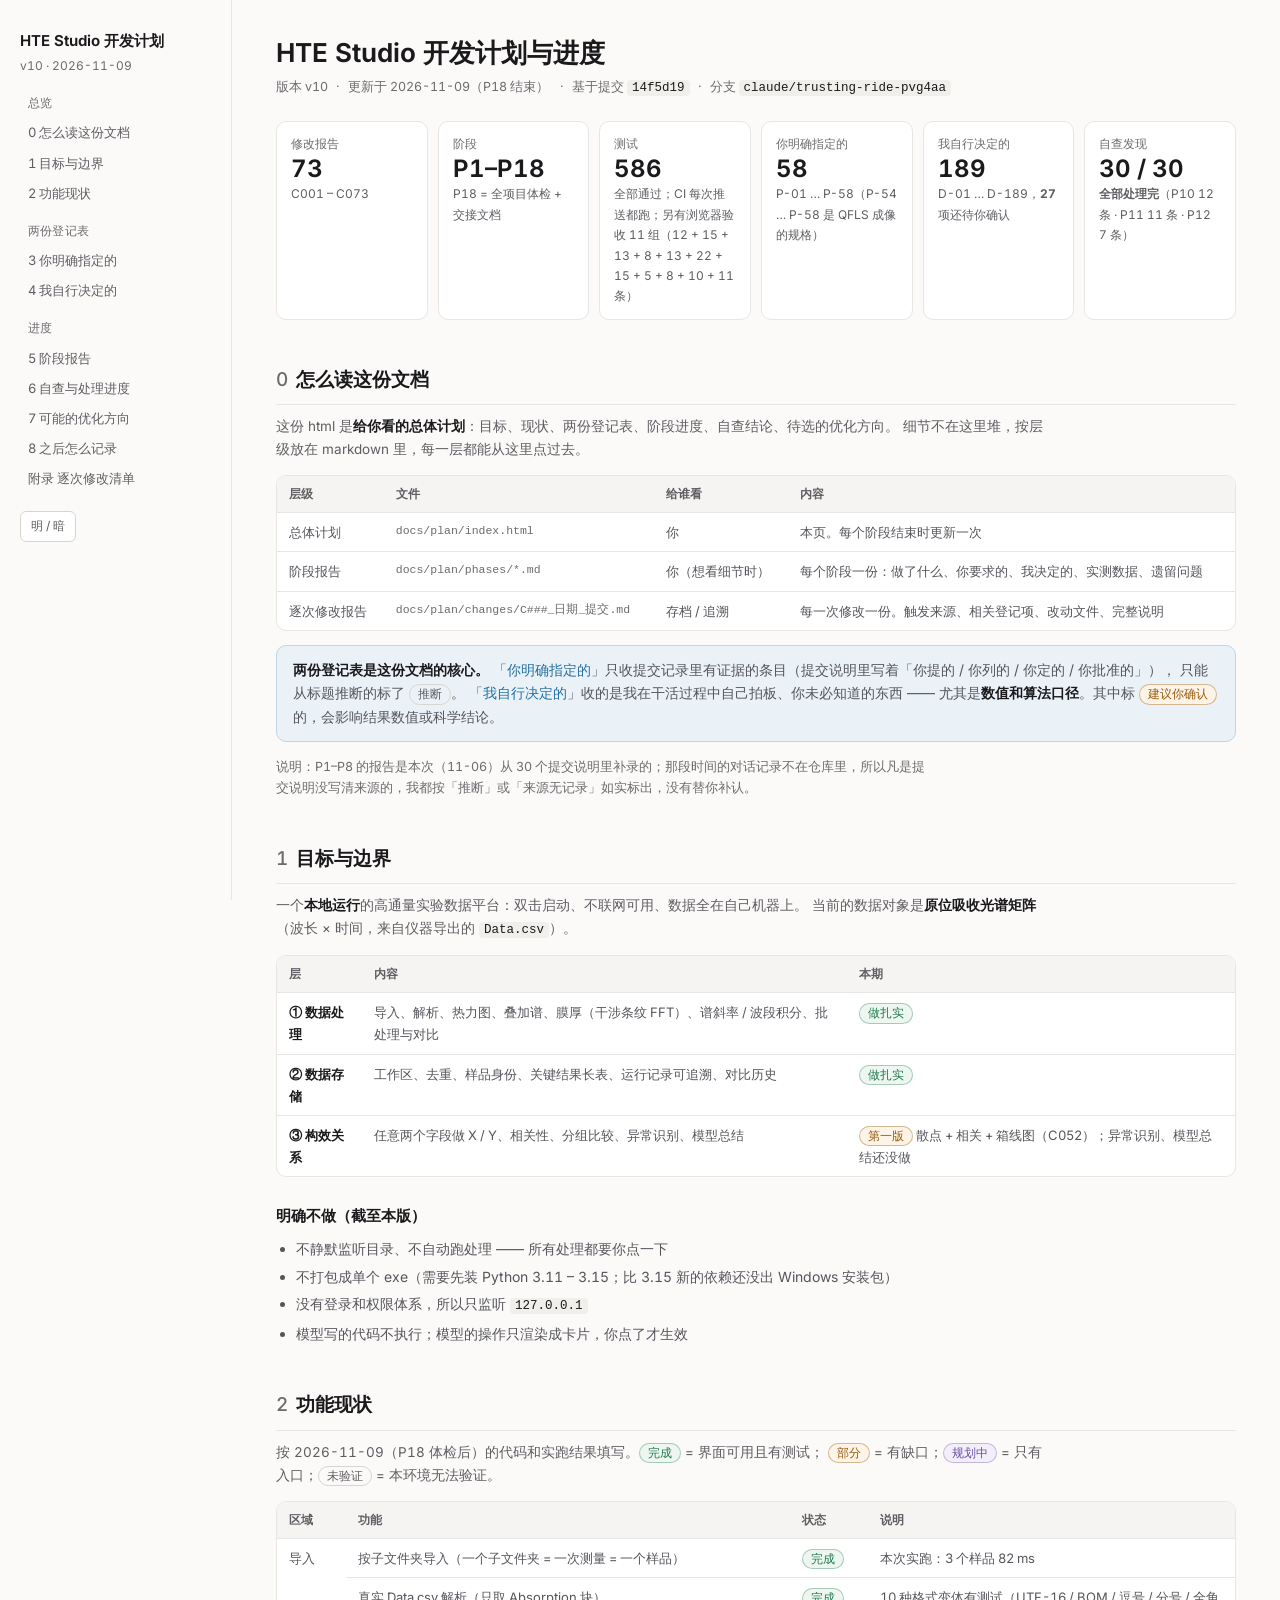
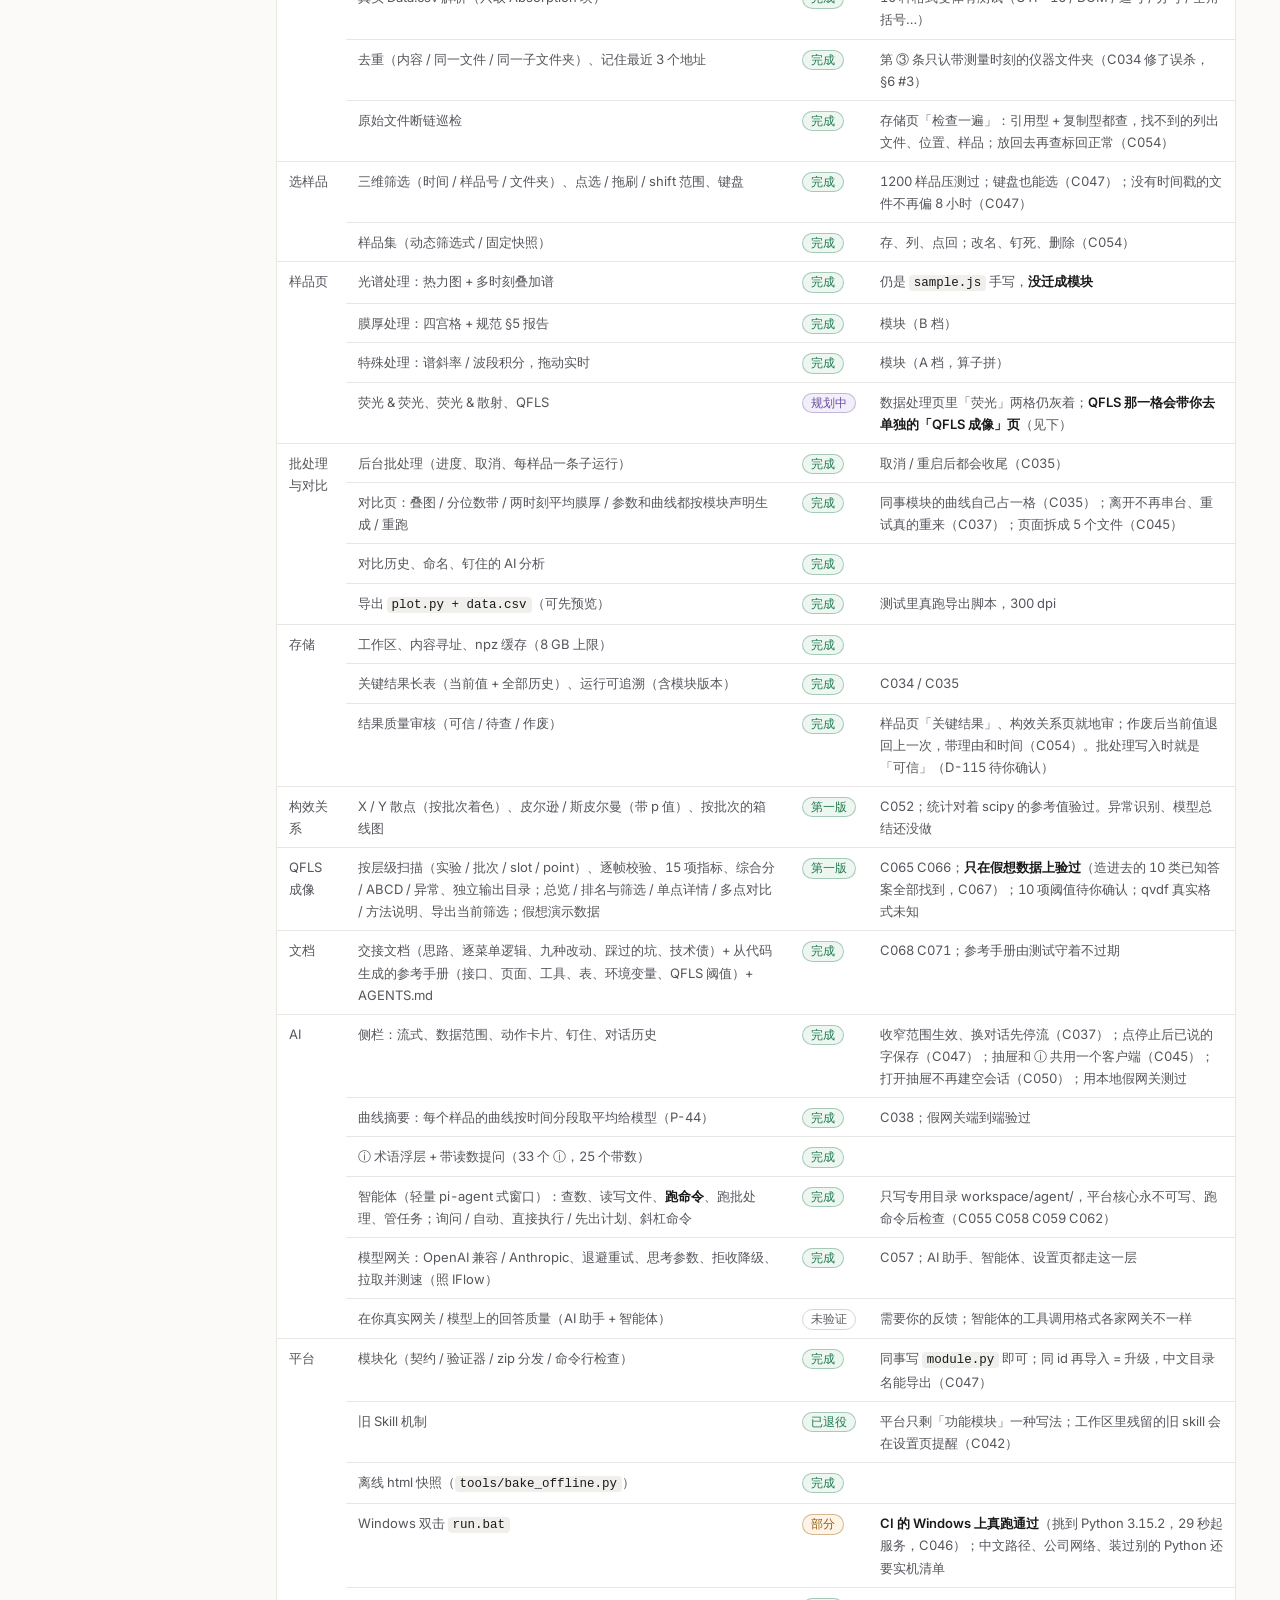
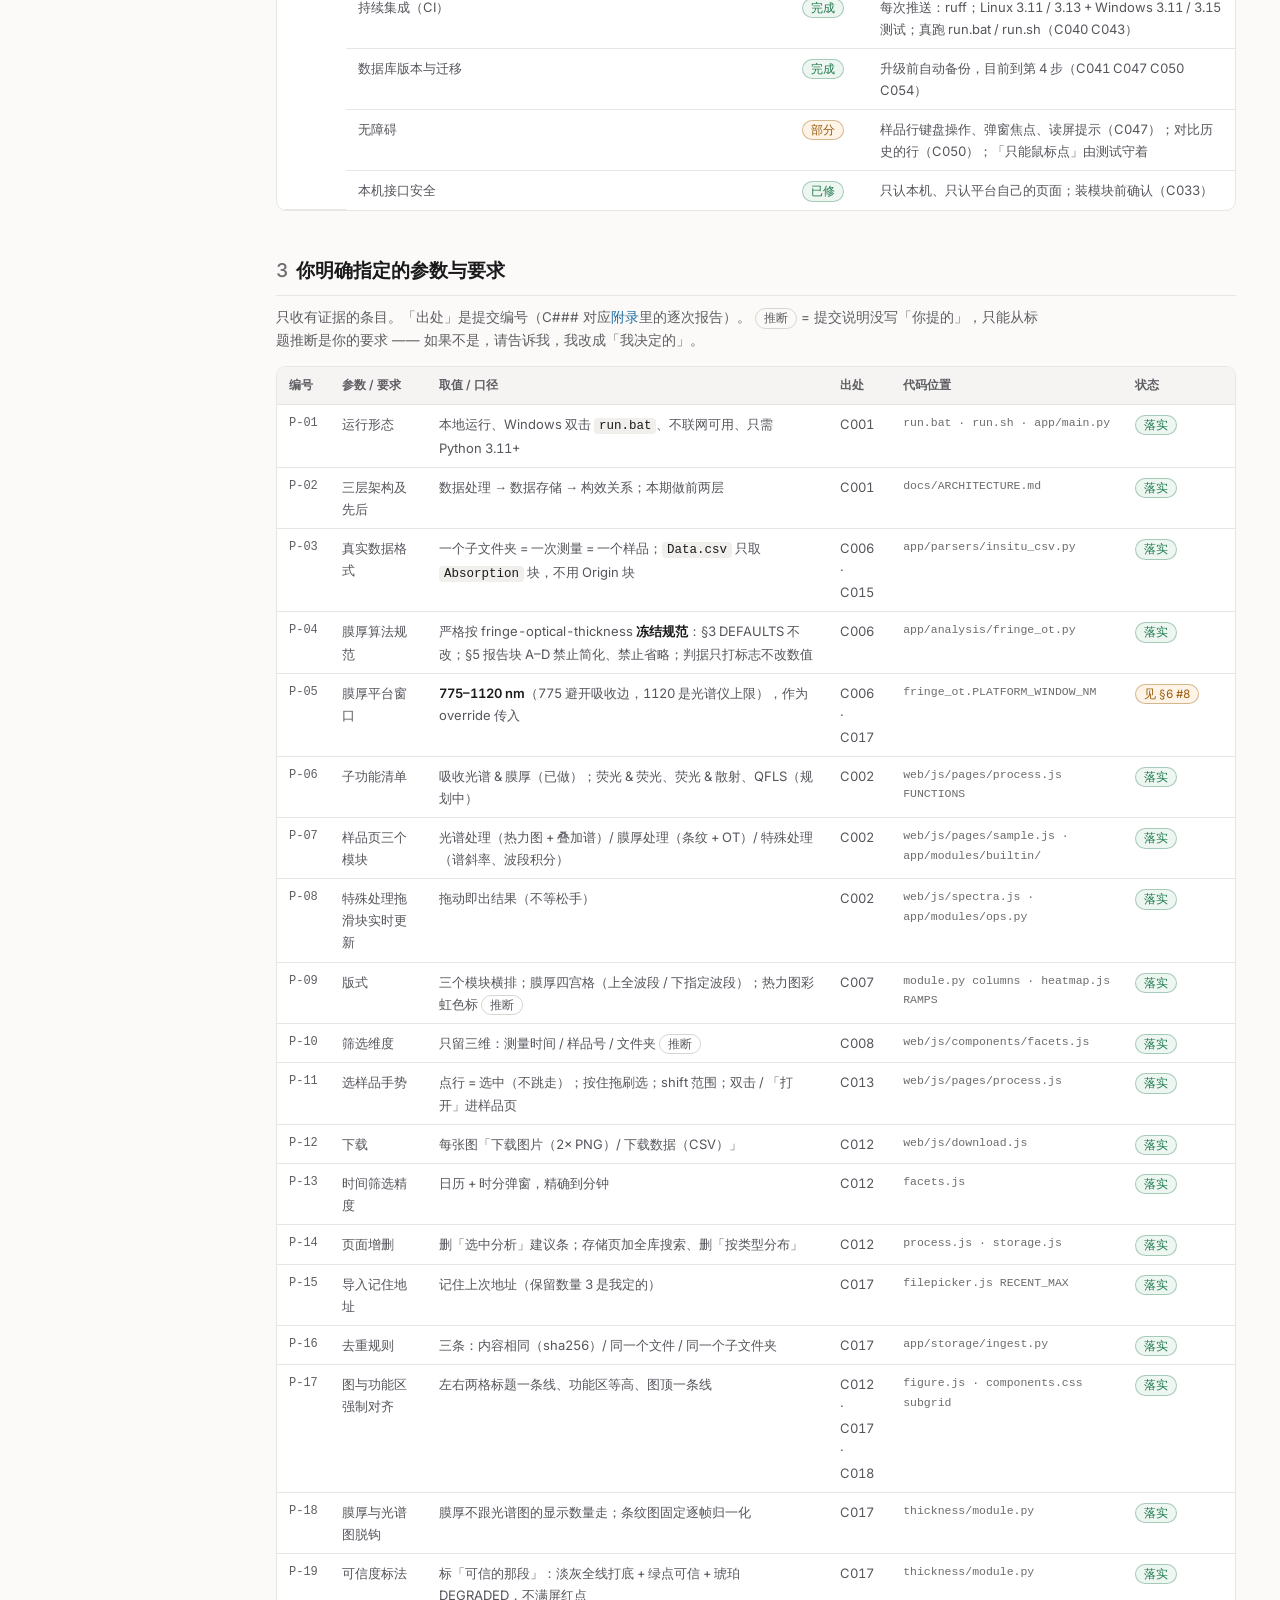
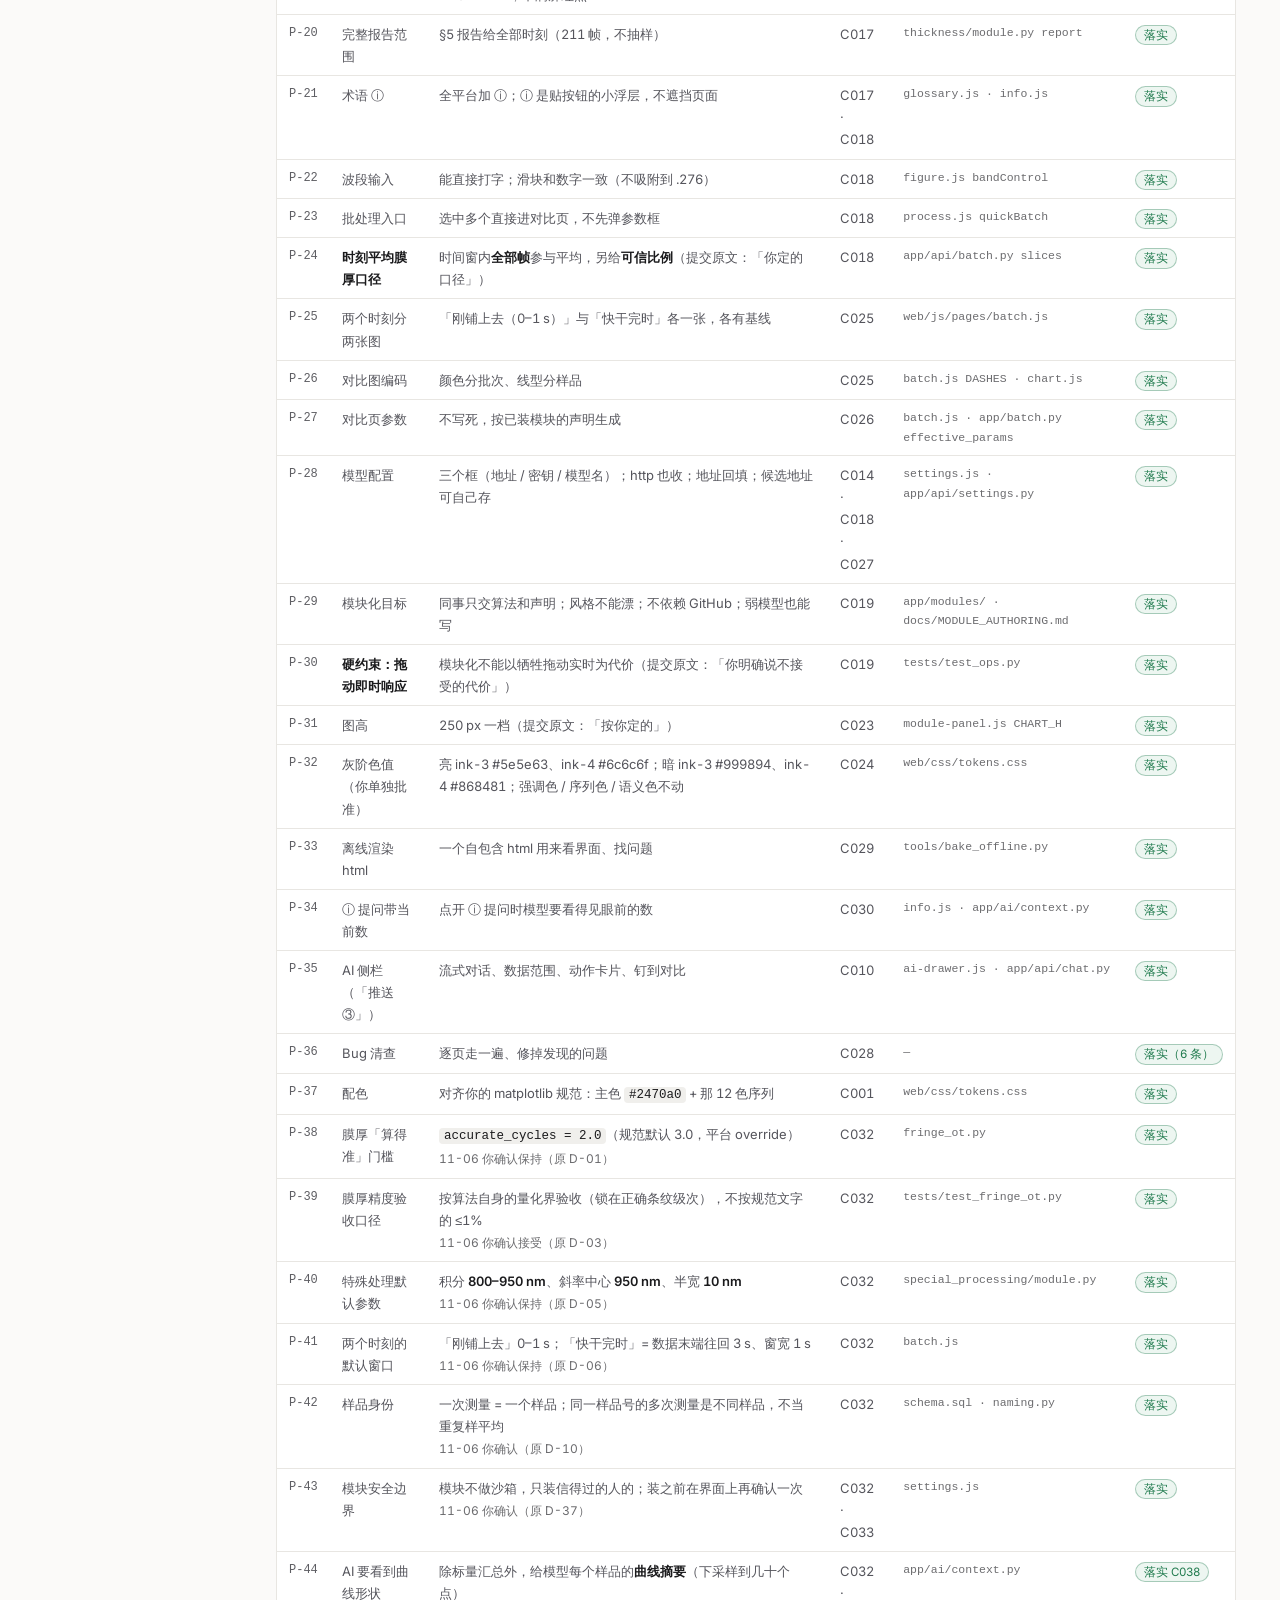
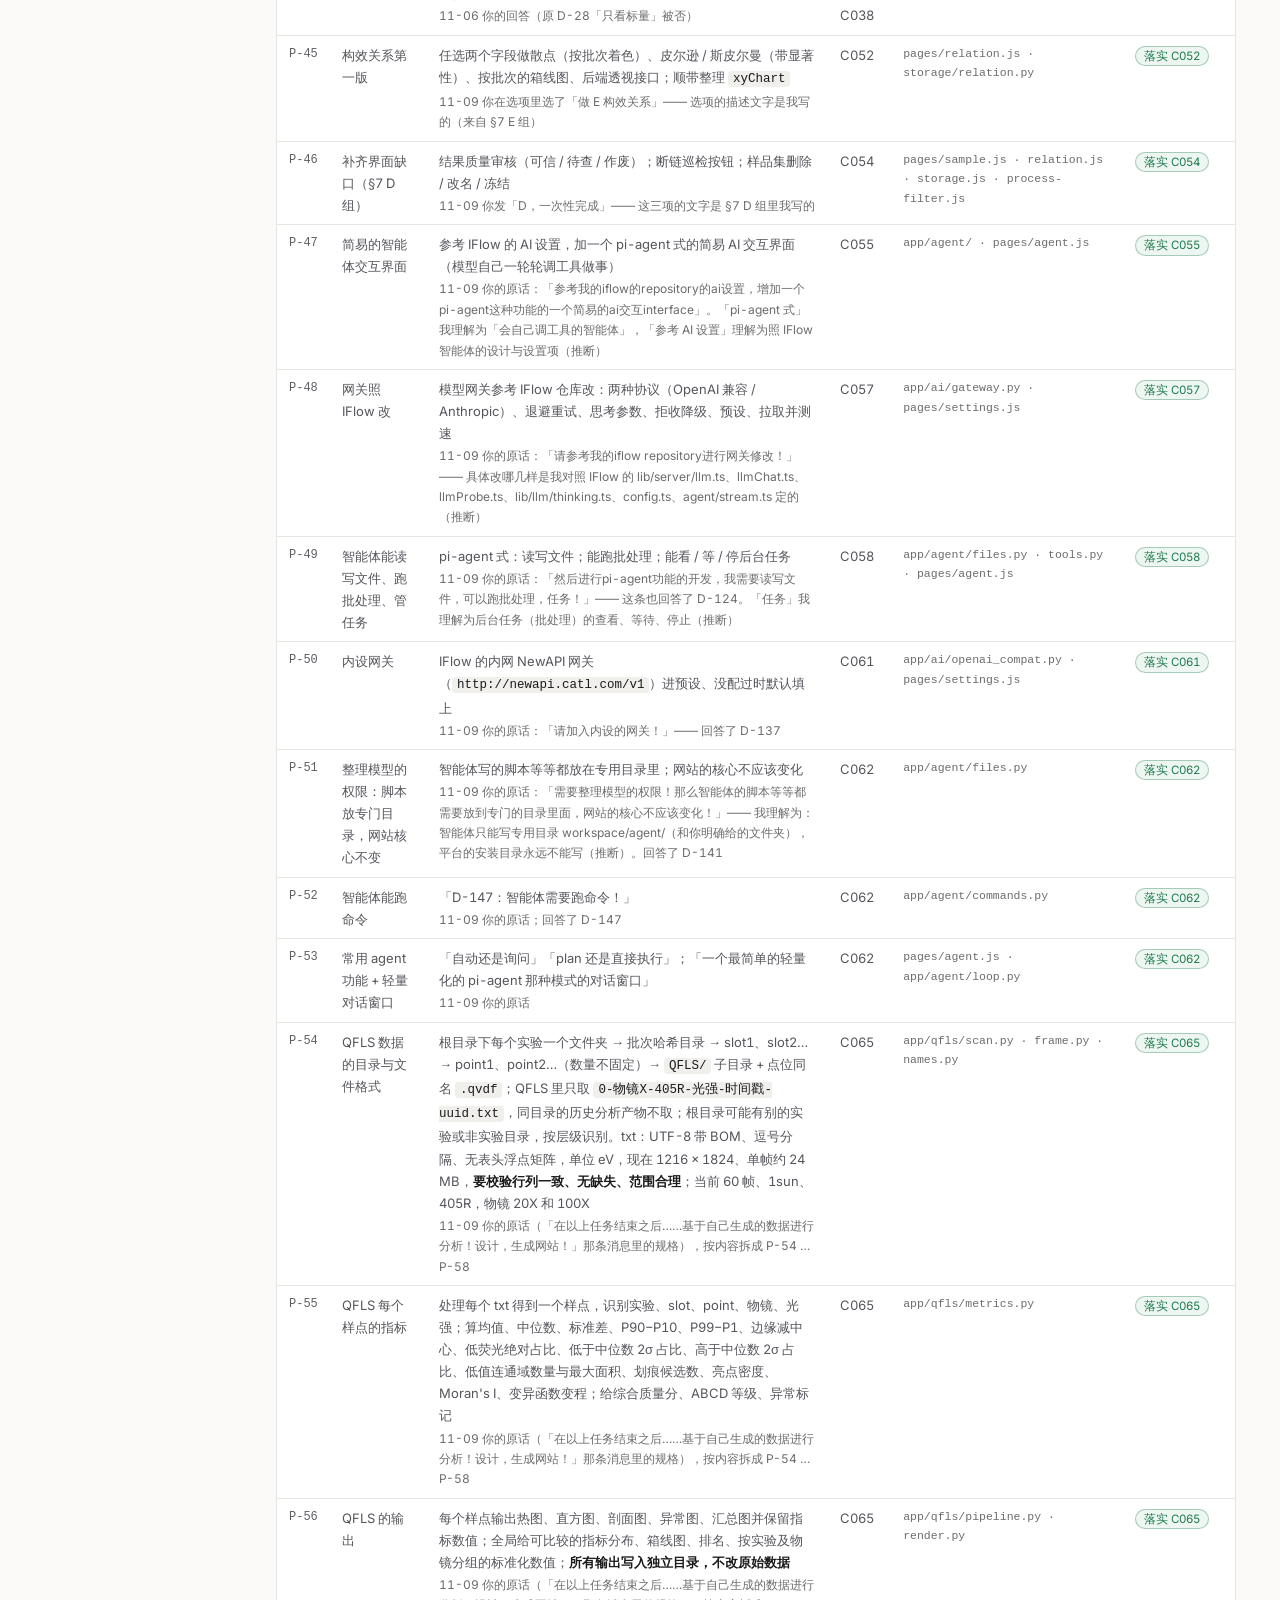
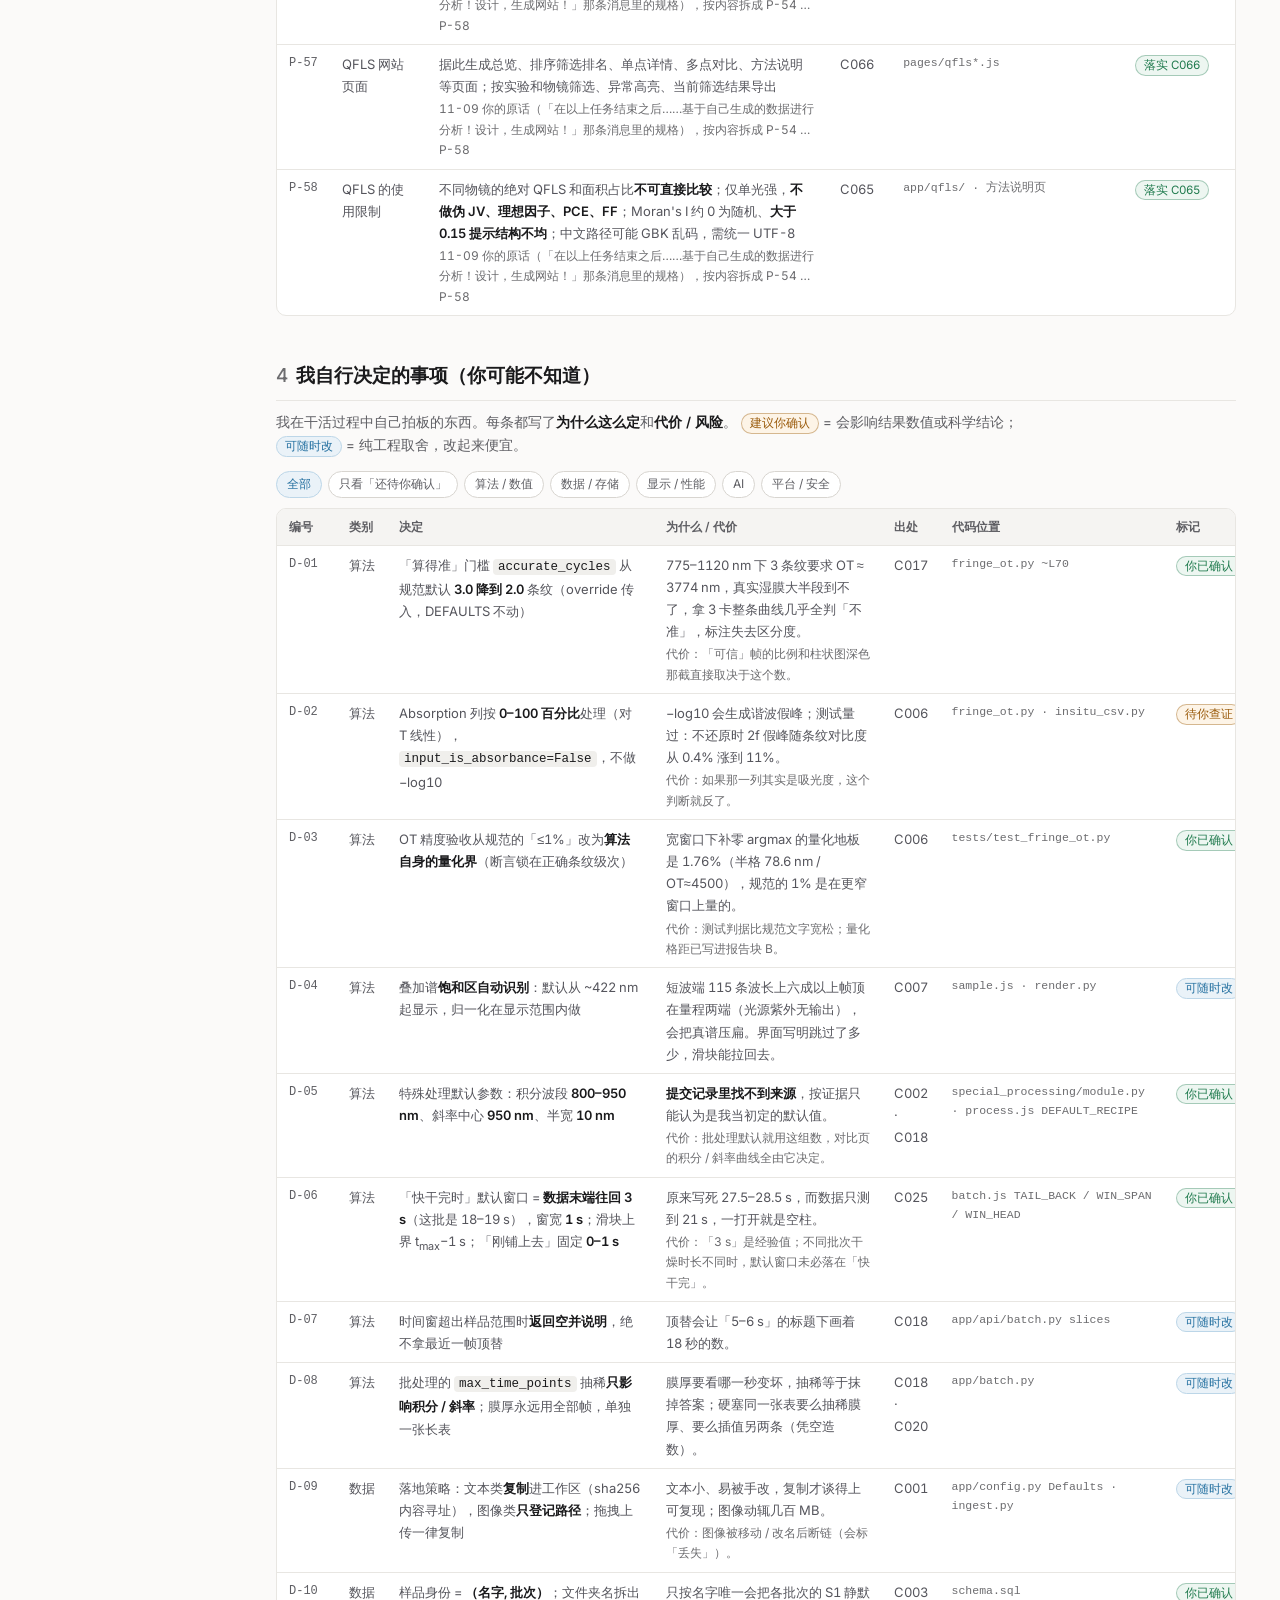
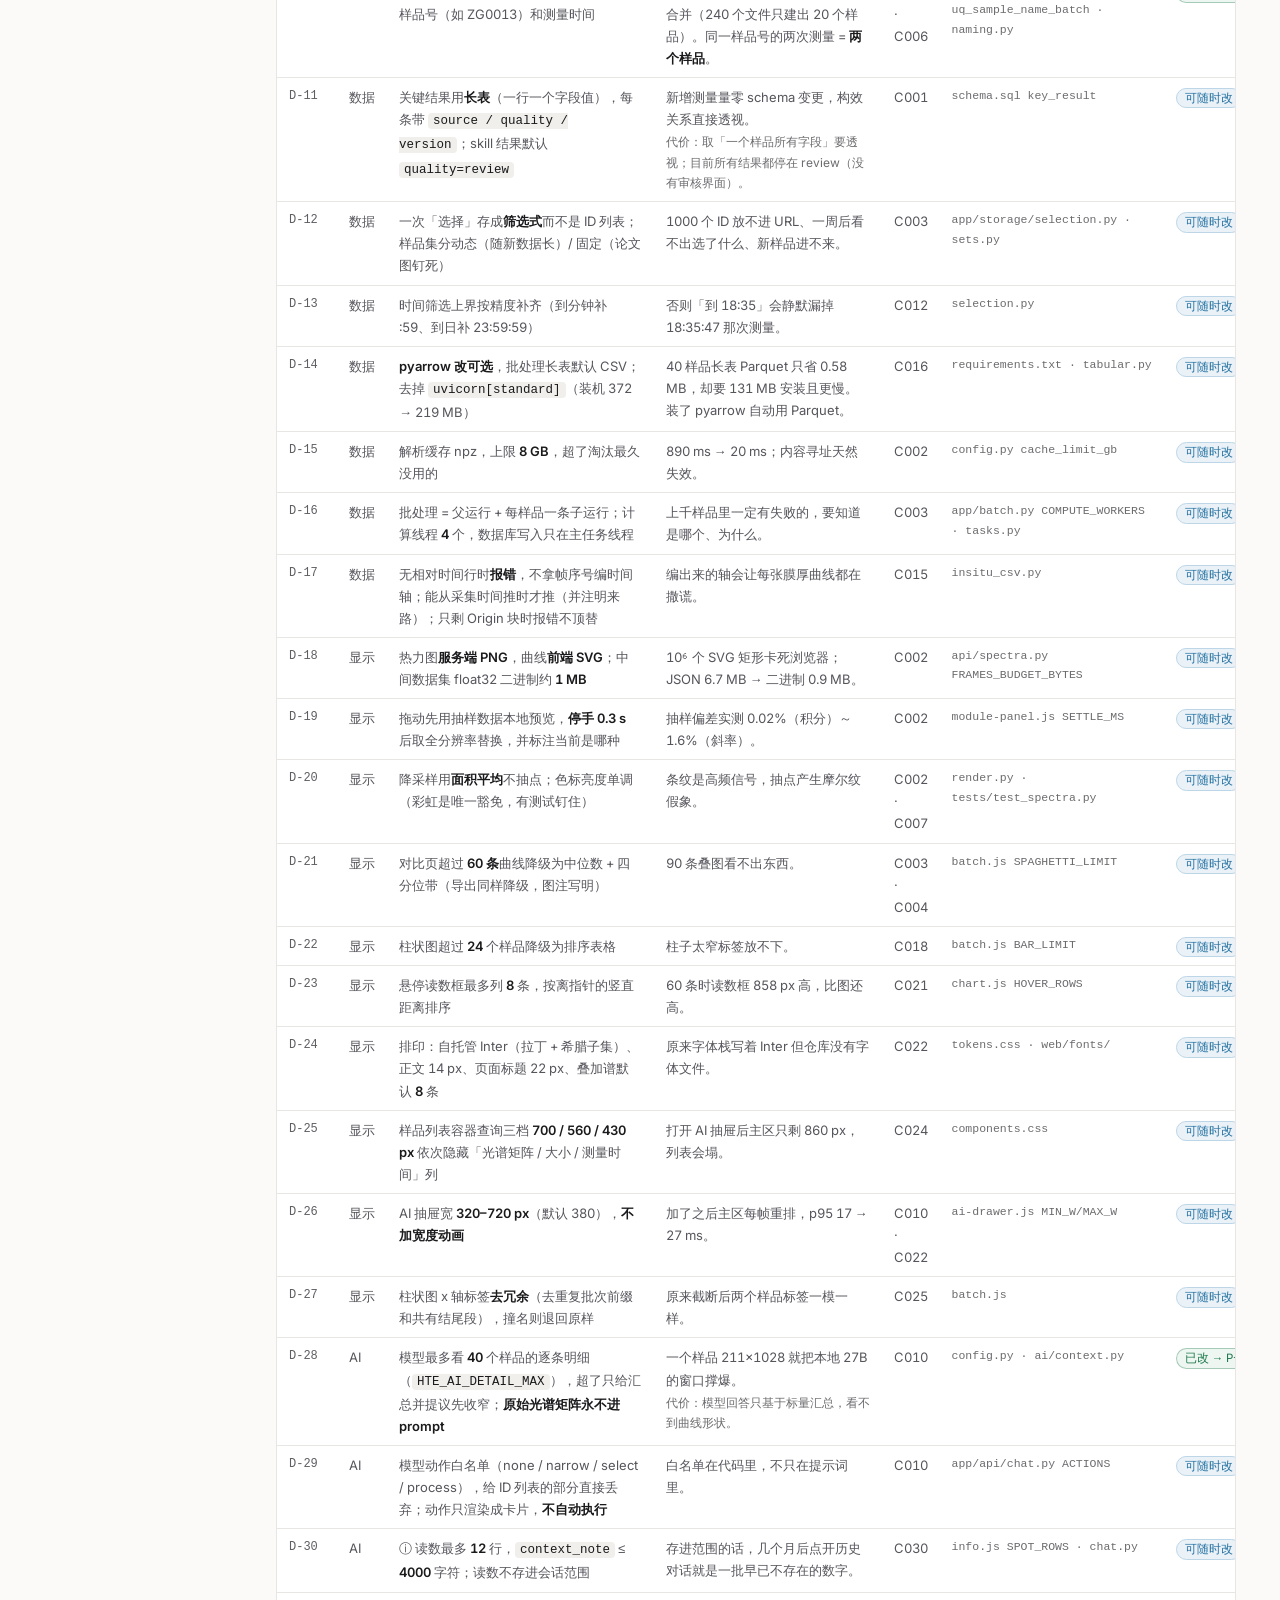
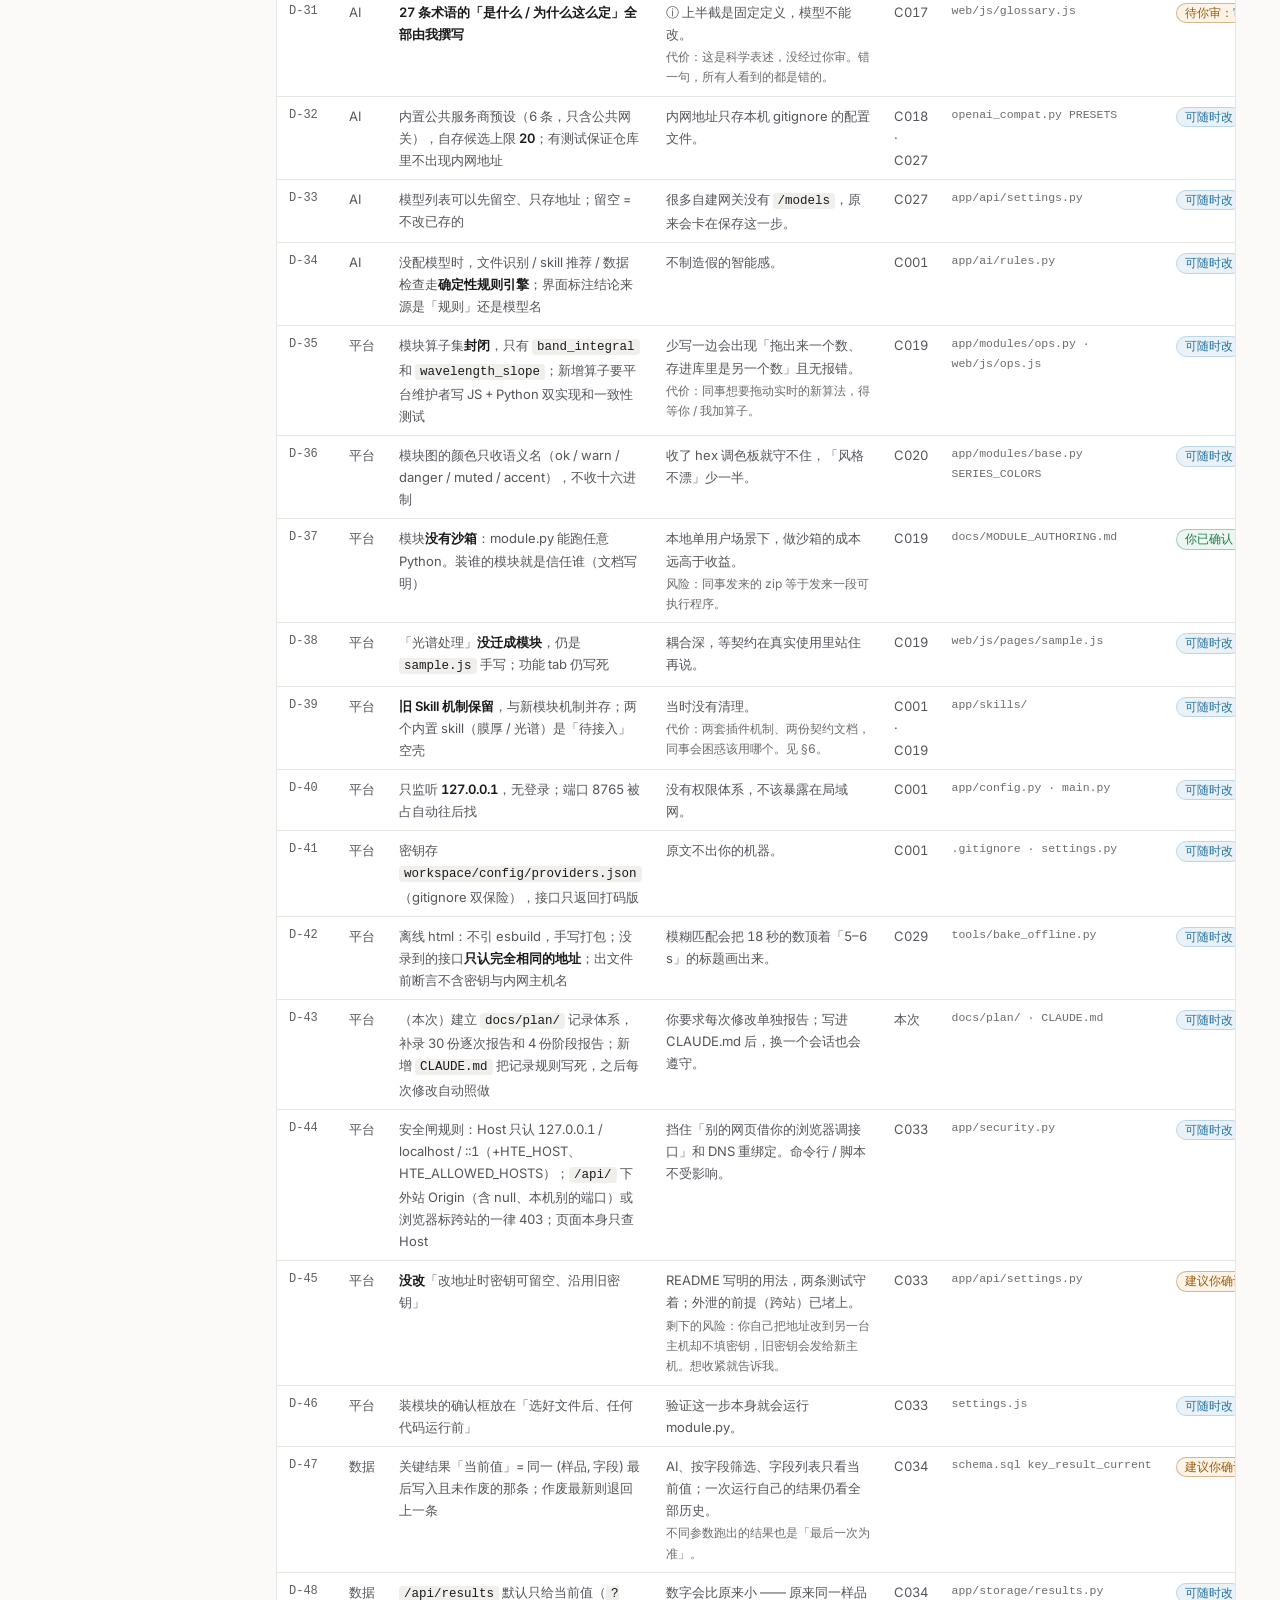
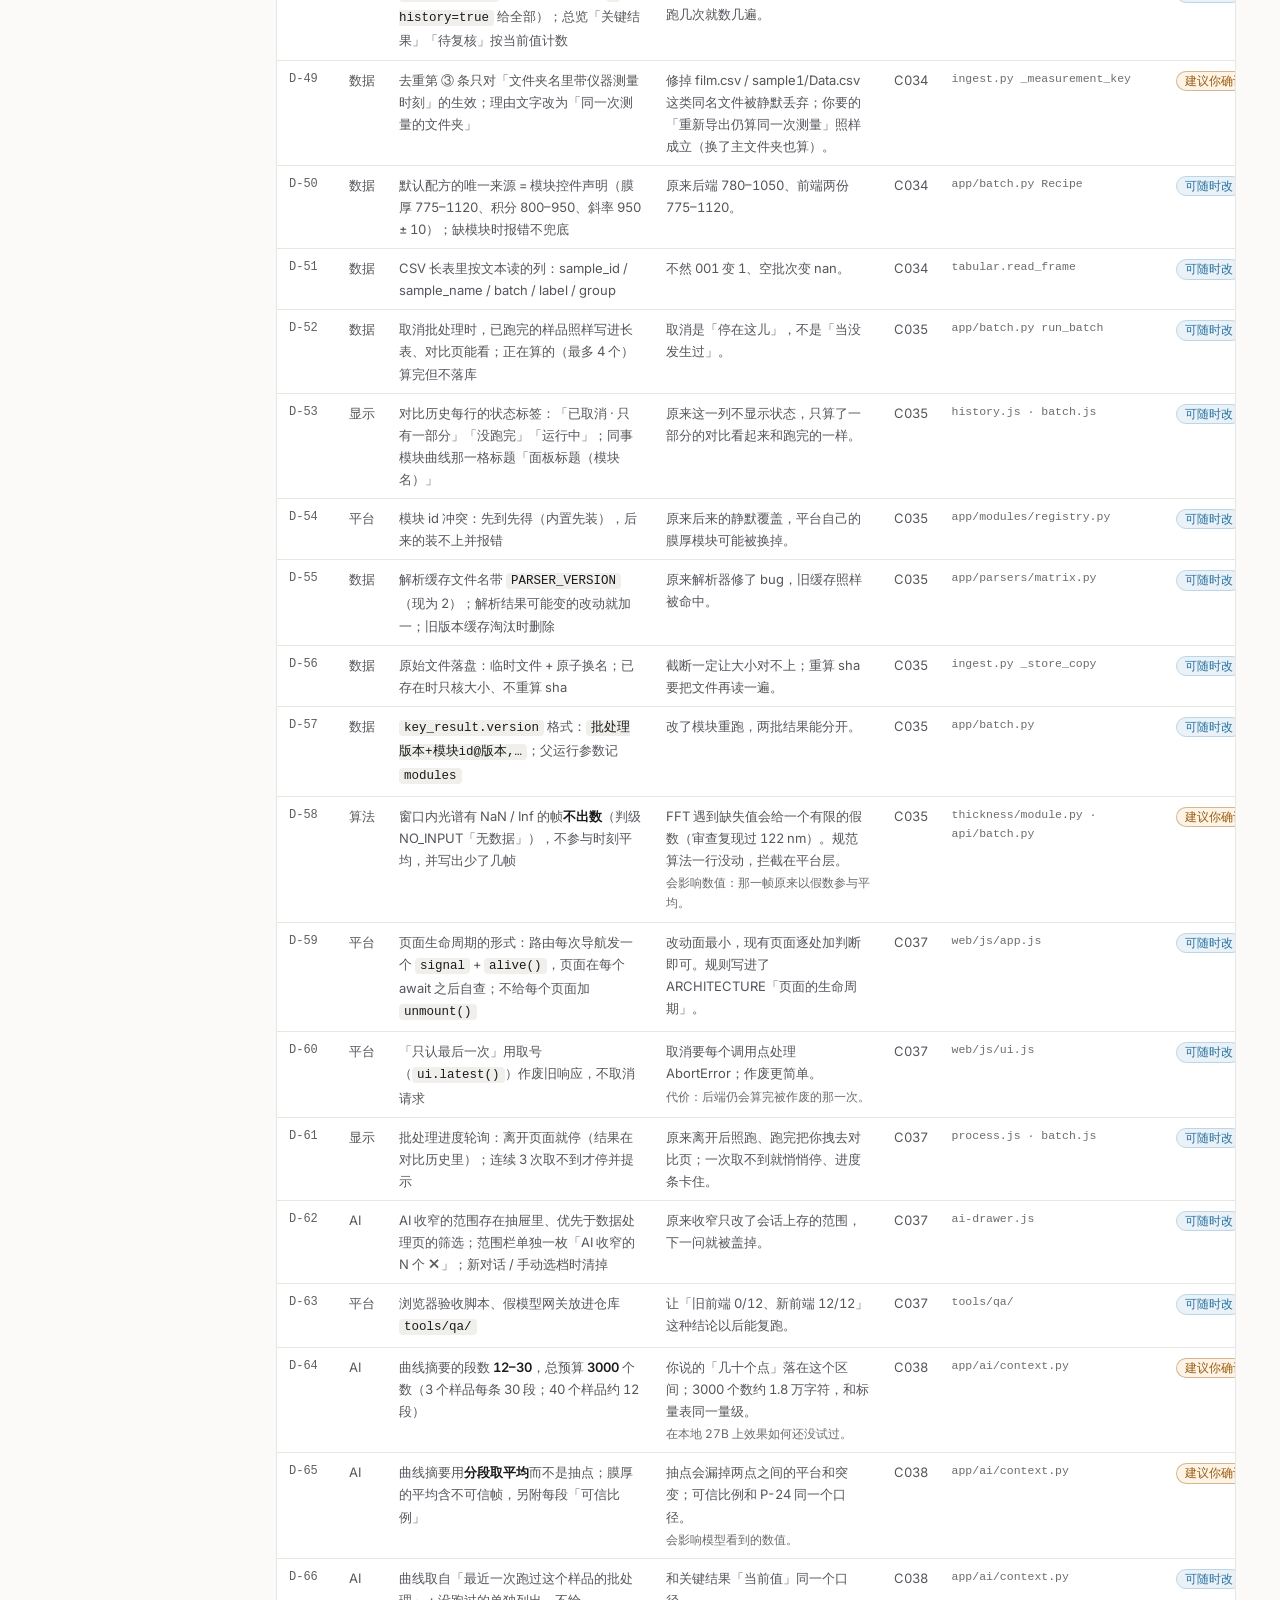
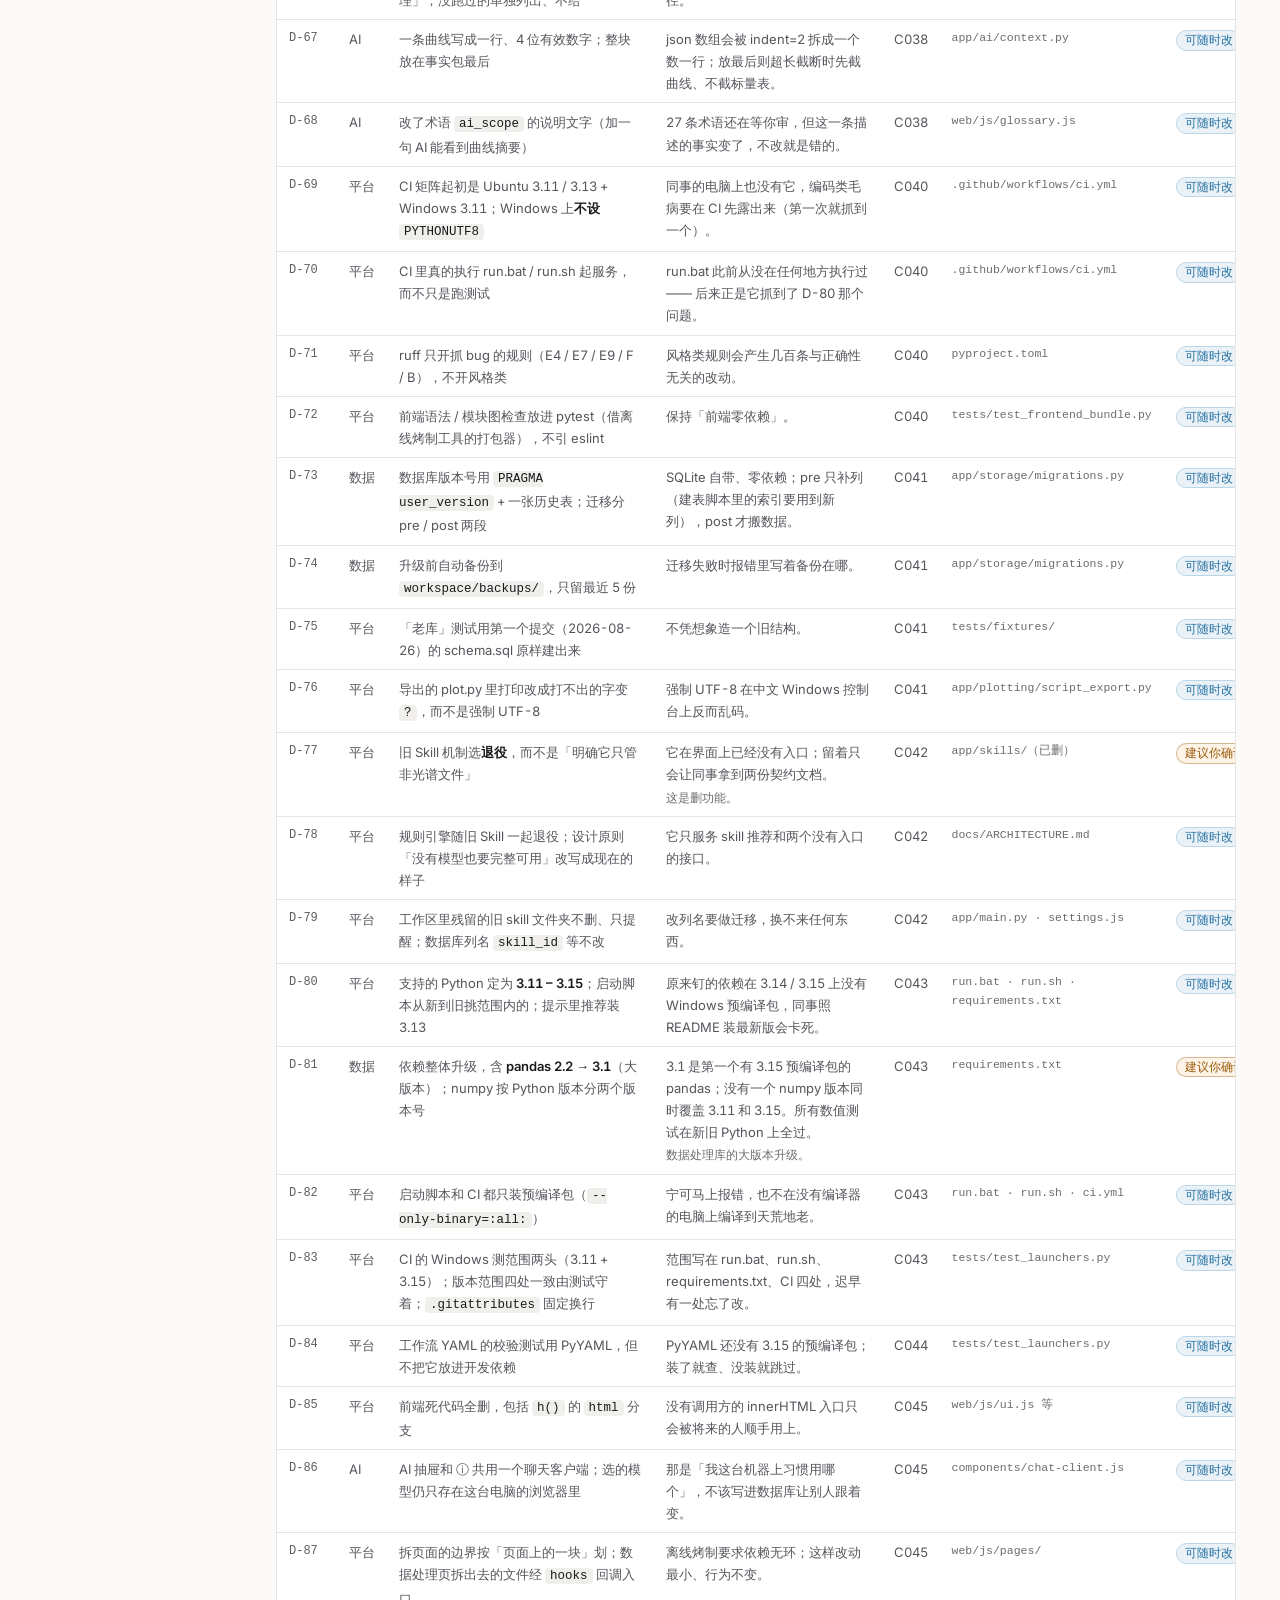
==== docs/plan/index.html @ cef12395 "技术债（后端一）：公用工具合成一份（app/util）、NotFound、时间与 id 一种写法 - app/util：原子写（原来 4 份，存密钥的 providers.json 反而不是原子写）、" ====
<!doctype html>
<html lang="zh-CN">
<head>
<meta charset="utf-8">
<meta name="viewport" content="width=device-width, initial-scale=1">
<title>HTE Studio 开发计划</title>
<script>
  // 在样式表之前定好主题，避免首屏闪白
  try { const t = localStorage.getItem('plan.theme'); if (t) document.documentElement.dataset.theme = t; } catch (e) {}
</script>
<style>
@font-face { font-family: 'Inter'; font-weight: 400 700; font-display: swap;
  src: url('../../web/fonts/inter-latin.woff2') format('woff2'); }

:root {
  color-scheme: light;
  --paper: #ffffff; --surface: #fbfaf9; --surface-2: #f5f4f2; --sunk: #f0efec;
  --ink: #1a1a1c; --ink-2: #55555c; --ink-3: #5e5e63; --ink-4: #6c6c6f;
  --line: #e8e6e2; --line-2: #d8d5d0;
  --accent: #2470a0; --accent-wash: #eaf2f8; --accent-line: #bcd6e8;
  --ok: #1f7a4d; --ok-wash: #edf6f1;
  --warn: #9a5b0c; --warn-wash: #fdf4e7;
  --danger: #b3383f; --danger-wash: #fbeeee;
  --violet: #6b4fa0; --violet-wash: #f3effa;
  --mono: ui-monospace, SFMono-Regular, Menlo, Consolas, monospace;
}
@media (prefers-color-scheme: dark) {
  :root:not([data-theme="light"]) {
    color-scheme: dark;
    --paper: #17171a; --surface: #131316; --surface-2: #1c1c20; --sunk: #101013;
    --ink: #f2f1ef; --ink-2: #b6b5b2; --ink-3: #999894; --ink-4: #868481;
    --line: #2a2a2f; --line-2: #35353b;
    --accent: #63a8d4; --accent-wash: #16262f; --accent-line: #2c4a5c;
    --ok: #56b585; --ok-wash: #14231c;
    --warn: #d8a154; --warn-wash: #251d10;
    --danger: #e0797f; --danger-wash: #251314;
    --violet: #b18ed6; --violet-wash: #221a2e;
  }
}
:root[data-theme="dark"] {
  color-scheme: dark;
  --paper: #17171a; --surface: #131316; --surface-2: #1c1c20; --sunk: #101013;
  --ink: #f2f1ef; --ink-2: #b6b5b2; --ink-3: #999894; --ink-4: #868481;
  --line: #2a2a2f; --line-2: #35353b;
  --accent: #63a8d4; --accent-wash: #16262f; --accent-line: #2c4a5c;
  --ok: #56b585; --ok-wash: #14231c;
  --warn: #d8a154; --warn-wash: #251d10;
  --danger: #e0797f; --danger-wash: #251314;
  --violet: #b18ed6; --violet-wash: #221a2e;
}

* { box-sizing: border-box; }
html { -webkit-text-size-adjust: 100%; scroll-padding-top: 16px; }
body {
  margin: 0; background: var(--surface); color: var(--ink-2);
  font: 14px/1.7 Inter, -apple-system, BlinkMacSystemFont, "Segoe UI", "PingFang SC",
        "Hiragino Sans GB", "Microsoft YaHei", sans-serif;
  font-variant-numeric: tabular-nums;
}
a { color: var(--accent); text-decoration: none; }
a:hover { text-decoration: underline; }
code, .mono { font-family: var(--mono); font-size: 12.5px; }
code { background: var(--sunk); padding: 1px 5px; border-radius: 4px; color: var(--ink); }
strong { color: var(--ink); font-weight: 600; }

.layout { display: grid; grid-template-columns: 232px minmax(0, 1fr); max-width: 1320px; margin: 0 auto; }
nav.toc {
  position: sticky; top: 0; align-self: start; height: 100vh; overflow: auto;
  padding: 28px 16px 28px 20px; border-right: 1px solid var(--line); font-size: 13px;
}
nav.toc .brand { color: var(--ink); font-weight: 650; font-size: 15px; margin-bottom: 2px; }
nav.toc .sub { color: var(--ink-4); font-size: 12px; margin-bottom: 18px; }
nav.toc a { display: block; color: var(--ink-3); padding: 4px 8px; border-radius: 6px; }
nav.toc a:hover { background: var(--surface-2); color: var(--ink); text-decoration: none; }
nav.toc .grp { color: var(--ink-4); font-size: 11.5px; margin: 14px 8px 4px; letter-spacing: .02em; }
nav.toc button {
  margin-top: 18px; font: inherit; font-size: 12px; color: var(--ink-3); background: var(--paper);
  border: 1px solid var(--line-2); border-radius: 6px; padding: 4px 10px; cursor: pointer;
}

main { padding: 36px 44px 80px; min-width: 0; }
header.doc h1 { color: var(--ink); font-size: 26px; line-height: 1.3; margin: 0 0 6px; font-weight: 650; }
header.doc .meta { color: var(--ink-4); font-size: 12.5px; }
header.doc .meta span + span::before { content: "·"; margin: 0 8px; }

section { margin-top: 44px; }
h2 { color: var(--ink); font-size: 19px; margin: 0 0 4px; font-weight: 650;
     padding-bottom: 8px; border-bottom: 1px solid var(--line); }
h2 .num { color: var(--ink-4); font-weight: 500; margin-right: 8px; }
h3 { color: var(--ink); font-size: 15px; margin: 26px 0 8px; font-weight: 620; }
p { margin: 8px 0; max-width: 82ch; }
.lead { color: var(--ink-3); font-size: 13.5px; margin: 10px 0 14px; max-width: 86ch; }
.note { color: var(--ink-4); font-size: 12.5px; }
.small { font-size: 12.5px; color: var(--ink-3); }

.cards { display: grid; grid-template-columns: repeat(auto-fit, minmax(150px, 1fr)); gap: 10px; margin: 22px 0 6px; }
.card { background: var(--paper); border: 1px solid var(--line); border-radius: 10px; padding: 12px 14px; }
.card .k { color: var(--ink-4); font-size: 12px; }
.card .v { color: var(--ink); font-size: 24px; font-weight: 650; line-height: 1.25; }
.card .d { color: var(--ink-3); font-size: 12px; }

.callout { border: 1px solid var(--accent-line); background: var(--accent-wash); border-radius: 10px;
           padding: 12px 16px; margin: 14px 0; color: var(--ink-2); }
.callout.warn { border-color: color-mix(in srgb, var(--warn) 35%, transparent); background: var(--warn-wash); }
.callout b { color: var(--ink); }

.tbl { overflow-x: auto; margin: 10px 0 4px; border: 1px solid var(--line); border-radius: 10px; background: var(--paper); }
table { border-collapse: collapse; width: 100%; font-size: 13px; }
th, td { text-align: left; vertical-align: top; padding: 8px 12px; border-bottom: 1px solid var(--line); }
th { color: var(--ink-3); font-weight: 600; font-size: 12px; background: var(--surface-2); white-space: nowrap; }
tr:last-child td { border-bottom: 0; }
td.id { font-family: var(--mono); font-size: 12px; color: var(--ink-3); white-space: nowrap; }
td.loc { font-family: var(--mono); font-size: 11.5px; color: var(--ink-4); }
td .why { display: block; color: var(--ink-4); font-size: 12px; margin-top: 2px; }
td.nowrap { white-space: nowrap; }

.chip { display: inline-block; font-size: 11.5px; line-height: 1.6; padding: 0 8px; border-radius: 999px;
        border: 1px solid var(--line-2); color: var(--ink-3); white-space: nowrap; }
.chip.ok { color: var(--ok); border-color: color-mix(in srgb, var(--ok) 35%, transparent); background: var(--ok-wash); }
.chip.warn { color: var(--warn); border-color: color-mix(in srgb, var(--warn) 40%, transparent); background: var(--warn-wash); }
.chip.danger { color: var(--danger); border-color: color-mix(in srgb, var(--danger) 35%, transparent); background: var(--danger-wash); }
.chip.plan { color: var(--violet); border-color: color-mix(in srgb, var(--violet) 35%, transparent); background: var(--violet-wash); }
.chip.info { color: var(--accent); border-color: var(--accent-line); background: var(--accent-wash); }

.timeline { list-style: none; padding: 0; margin: 14px 0; }
.timeline li { position: relative; padding: 0 0 18px 26px; border-left: 2px solid var(--line); margin-left: 6px; }
.timeline li:last-child { border-left-color: transparent; }
.timeline li::before { content: ""; position: absolute; left: -7px; top: 5px; width: 12px; height: 12px;
                       border-radius: 50%; background: var(--paper); border: 2px solid var(--accent); }
.timeline li.now::before { background: var(--accent); }
.timeline .t { color: var(--ink); font-weight: 620; }
.timeline .d { color: var(--ink-4); font-size: 12px; margin-left: 6px; }
.timeline p { margin: 4px 0; font-size: 13px; }

.filter { display: flex; flex-wrap: wrap; gap: 6px; margin: 10px 0; }
.filter button { font: inherit; font-size: 12px; padding: 2px 10px; border-radius: 999px; cursor: pointer;
                 border: 1px solid var(--line-2); background: var(--paper); color: var(--ink-3); }
.filter button[aria-pressed="true"] { background: var(--accent-wash); color: var(--accent); border-color: var(--accent-line); }

details { margin: 8px 0; }
summary { cursor: pointer; color: var(--ink-3); font-size: 13px; }
ol.steps, ul.plain { margin: 8px 0; padding-left: 20px; }
ol.steps li, ul.plain li { margin: 4px 0; }

@media (max-width: 900px) {
  .layout { display: block; }
  nav.toc { position: static; height: auto; border-right: 0; border-bottom: 1px solid var(--line); padding: 16px; }
  nav.toc .links { display: flex; flex-wrap: wrap; gap: 2px 4px; }
  nav.toc .grp { display: none; }
  main { padding: 24px 16px 60px; }
  .tbl table { min-width: 760px; }
  header.doc h1 { font-size: 22px; }
}
@media print {
  nav.toc { display: none; } .layout { display: block; } main { padding: 0; }
  .tbl { overflow: visible; } section { break-inside: avoid-page; }
}
</style>
</head>
<body>
<div class="layout">

<nav class="toc" aria-label="目录">
  <div class="brand">HTE Studio 开发计划</div>
  <div class="sub">v10 · 2026-11-09</div>
  <div class="links">
    <div class="grp">总览</div>
    <a href="#how">0 怎么读这份文档</a>
    <a href="#scope">1 目标与边界</a>
    <a href="#status">2 功能现状</a>
    <div class="grp">两份登记表</div>
    <a href="#params">3 你明确指定的</a>
    <a href="#decisions">4 我自行决定的</a>
    <div class="grp">进度</div>
    <a href="#phases">5 阶段报告</a>
    <a href="#audit">6 自查与处理进度</a>
    <a href="#next">7 可能的优化方向</a>
    <a href="#process">8 之后怎么记录</a>
    <a href="#changes">附录 逐次修改清单</a>
  </div>
  <button type="button" id="themeBtn">明 / 暗</button>
</nav>

<main>
<header class="doc">
  <h1>HTE Studio 开发计划与进度</h1>
  <div class="meta">
    <span>版本 v10</span><span>更新于 2026-11-09（P18 结束）</span>
    <span>基于提交 <code>14f5d19</code></span><span>分支 <code>claude/trusting-ride-pvg4aa</code></span>
  </div>
  <div class="cards">
    <div class="card"><div class="k">修改报告</div><div class="v">73</div><div class="d">C001 – C073</div></div>
    <div class="card"><div class="k">阶段</div><div class="v">P1–P18</div><div class="d">P18 = 全项目体检 + 交接文档</div></div>
    <div class="card"><div class="k">测试</div><div class="v">586</div><div class="d">全部通过；CI 每次推送都跑；另有浏览器验收 11 组（12 + 15 + 13 + 8 + 13 + 22 + 15 + 5 + 8 + 10 + 11 条）</div></div>
    <div class="card"><div class="k">你明确指定的</div><div class="v">58</div><div class="d">P-01 … P-58（P-54 … P-58 是 QFLS 成像的规格）</div></div>
    <div class="card"><div class="k">我自行决定的</div><div class="v">189</div><div class="d">D-01 … D-189，<b>27</b> 项还待你确认</div></div>
    <div class="card"><div class="k">自查发现</div><div class="v">30 / 30</div><div class="d"><b>全部处理完</b>（P10 12 条 · P11 11 条 · P12 7 条）</div></div>
  </div>
</header>

<!-- ================================================================ 0 -->
<section id="how">
  <h2><span class="num">0</span>怎么读这份文档</h2>
  <p class="lead">这份 html 是<strong>给你看的总体计划</strong>：目标、现状、两份登记表、阶段进度、自查结论、待选的优化方向。
  细节不在这里堆，按层级放在 markdown 里，每一层都能从这里点过去。</p>
  <div class="tbl"><table>
    <thead><tr><th>层级</th><th>文件</th><th>给谁看</th><th>内容</th></tr></thead>
    <tbody>
      <tr><td>总体计划</td><td class="loc">docs/plan/index.html</td><td>你</td><td>本页。每个阶段结束时更新一次</td></tr>
      <tr><td>阶段报告</td><td class="loc">docs/plan/phases/*.md</td><td>你（想看细节时）</td><td>每个阶段一份：做了什么、你要求的、我决定的、实测数据、遗留问题</td></tr>
      <tr><td>逐次修改报告</td><td class="loc">docs/plan/changes/C###_日期_提交.md</td><td>存档 / 追溯</td><td>每一次修改一份。触发来源、相关登记项、改动文件、完整说明</td></tr>
    </tbody>
  </table></div>
  <div class="callout">
    <b>两份登记表是这份文档的核心。</b>
    「<a href="#params">你明确指定的</a>」只收提交记录里有证据的条目（提交说明里写着「你提的 / 你列的 / 你定的 / 你批准的」），
    只能从标题推断的标了 <span class="chip">推断</span>。
    「<a href="#decisions">我自行决定的</a>」收的是我在干活过程中自己拍板、你未必知道的东西 ——
    尤其是<strong>数值和算法口径</strong>。其中标 <span class="chip warn">建议你确认</span> 的，会影响结果数值或科学结论。
  </div>
  <p class="note">说明：P1–P8 的报告是本次（11-06）从 30 个提交说明里补录的；那段时间的对话记录不在仓库里，所以凡是提交说明没写清来源的，我都按「推断」或「来源无记录」如实标出，没有替你补认。</p>
</section>

<!-- ================================================================ 1 -->
<section id="scope">
  <h2><span class="num">1</span>目标与边界</h2>
  <p class="lead">一个<strong>本地运行</strong>的高通量实验数据平台：双击启动、不联网可用、数据全在自己机器上。
  当前的数据对象是<strong>原位吸收光谱矩阵</strong>（波长 × 时间，来自仪器导出的 <code>Data.csv</code>）。</p>
  <div class="tbl"><table>
    <thead><tr><th>层</th><th>内容</th><th>本期</th></tr></thead>
    <tbody>
      <tr><td><strong>① 数据处理</strong></td><td>导入、解析、热力图、叠加谱、膜厚（干涉条纹 FFT）、谱斜率 / 波段积分、批处理与对比</td><td><span class="chip ok">做扎实</span></td></tr>
      <tr><td><strong>② 数据存储</strong></td><td>工作区、去重、样品身份、关键结果长表、运行记录可追溯、对比历史</td><td><span class="chip ok">做扎实</span></td></tr>
      <tr><td><strong>③ 构效关系</strong></td><td>任意两个字段做 X / Y、相关性、分组比较、异常识别、模型总结</td><td><span class="chip warn">第一版</span> 散点 + 相关 + 箱线图（C052）；异常识别、模型总结还没做</td></tr>
    </tbody>
  </table></div>
  <h3>明确不做（截至本版）</h3>
  <ul class="plain">
    <li>不静默监听目录、不自动跑处理 —— 所有处理都要你点一下</li>
    <li>不打包成单个 exe（需要先装 Python 3.11 – 3.15；比 3.15 新的依赖还没出 Windows 安装包）</li>
    <li>没有登录和权限体系，所以只监听 <code>127.0.0.1</code></li>
    <li>模型写的代码不执行；模型的操作只渲染成卡片，你点了才生效</li>
  </ul>
</section>

<!-- ================================================================ 2 -->
<section id="status">
  <h2><span class="num">2</span>功能现状</h2>
  <p class="lead">按 2026-11-09（P18 体检后）的代码和实跑结果填写。<span class="chip ok">完成</span> = 界面可用且有测试；
  <span class="chip warn">部分</span> = 有缺口；<span class="chip plan">规划中</span> = 只有入口；<span class="chip">未验证</span> = 本环境无法验证。</p>
  <div class="tbl"><table>
    <thead><tr><th>区域</th><th>功能</th><th>状态</th><th>说明</th></tr></thead>
    <tbody>
      <tr><td rowspan="4">导入</td><td>按子文件夹导入（一个子文件夹 = 一次测量 = 一个样品）</td><td><span class="chip ok">完成</span></td><td>本次实跑：3 个样品 82 ms</td></tr>
      <tr><td>真实 Data.csv 解析（只取 Absorption 块）</td><td><span class="chip ok">完成</span></td><td>10 种格式变体有测试（UTF-16 / BOM / 逗号 / 分号 / 全角括号…）</td></tr>
      <tr><td>去重（内容 / 同一文件 / 同一子文件夹）、记住最近 3 个地址</td><td><span class="chip ok">完成</span></td><td>第 ③ 条只认带测量时刻的仪器文件夹（C034 修了误杀，§6 #3）</td></tr>
      <tr><td>原始文件断链巡检</td><td><span class="chip ok">完成</span></td><td>存储页「检查一遍」：引用型 + 复制型都查，找不到的列出文件、位置、样品；放回去再查标回正常（C054）</td></tr>
      <tr><td rowspan="2">选样品</td><td>三维筛选（时间 / 样品号 / 文件夹）、点选 / 拖刷 / shift 范围、键盘</td><td><span class="chip ok">完成</span></td><td>1200 样品压测过；键盘也能选（C047）；没有时间戳的文件不再偏 8 小时（C047）</td></tr>
      <tr><td>样品集（动态筛选式 / 固定快照）</td><td><span class="chip ok">完成</span></td><td>存、列、点回；改名、钉死、删除（C054）</td></tr>
      <tr><td rowspan="4">样品页</td><td>光谱处理：热力图 + 多时刻叠加谱</td><td><span class="chip ok">完成</span></td><td>仍是 <code>sample.js</code> 手写，<strong>没迁成模块</strong></td></tr>
      <tr><td>膜厚处理：四宫格 + 规范 §5 报告</td><td><span class="chip ok">完成</span></td><td>模块（B 档）</td></tr>
      <tr><td>特殊处理：谱斜率 / 波段积分，拖动实时</td><td><span class="chip ok">完成</span></td><td>模块（A 档，算子拼）</td></tr>
      <tr><td>荧光 &amp; 荧光、荧光 &amp; 散射、QFLS</td><td><span class="chip plan">规划中</span></td><td>数据处理页里「荧光」两格仍灰着；<strong>QFLS 那一格会带你去单独的「QFLS 成像」页</strong>（见下）</td></tr>
      <tr><td rowspan="4">批处理与对比</td><td>后台批处理（进度、取消、每样品一条子运行）</td><td><span class="chip ok">完成</span></td><td>取消 / 重启后都会收尾（C035）</td></tr>
      <tr><td>对比页：叠图 / 分位数带 / 两时刻平均膜厚 / 参数和曲线都按模块声明生成 / 重跑</td><td><span class="chip ok">完成</span></td><td>同事模块的曲线自己占一格（C035）；离开不再串台、重试真的重来（C037）；页面拆成 5 个文件（C045）</td></tr>
      <tr><td>对比历史、命名、钉住的 AI 分析</td><td><span class="chip ok">完成</span></td><td></td></tr>
      <tr><td>导出 <code>plot.py + data.csv</code>（可先预览）</td><td><span class="chip ok">完成</span></td><td>测试里真跑导出脚本，300 dpi</td></tr>
      <tr><td rowspan="3">存储</td><td>工作区、内容寻址、npz 缓存（8 GB 上限）</td><td><span class="chip ok">完成</span></td><td></td></tr>
      <tr><td>关键结果长表（当前值 + 全部历史）、运行可追溯（含模块版本）</td><td><span class="chip ok">完成</span></td><td>C034 / C035</td></tr>
      <tr><td>结果质量审核（可信 / 待查 / 作废）</td><td><span class="chip ok">完成</span></td><td>样品页「关键结果」、构效关系页就地审；作废后当前值退回上一次，带理由和时间（C054）。批处理写入时就是「可信」（D-115 待你确认）</td></tr>
      <tr><td>构效关系</td><td>X / Y 散点（按批次着色）、皮尔逊 / 斯皮尔曼（带 p 值）、按批次的箱线图</td><td><span class="chip ok">第一版</span></td><td>C052；统计对着 scipy 的参考值验过。异常识别、模型总结还没做</td></tr>
      <tr><td>QFLS 成像</td><td>按层级扫描（实验 / 批次 / slot / point）、逐帧校验、15 项指标、综合分 / ABCD / 异常、独立输出目录；总览 / 排名与筛选 / 单点详情 / 多点对比 / 方法说明、导出当前筛选；假想演示数据</td><td><span class="chip ok">第一版</span></td><td>C065 C066；<strong>只在假想数据上验过</strong>（造进去的 10 类已知答案全部找到，C067）；10 项阈值待你确认；qvdf 真实格式未知</td></tr>
      <tr><td>文档</td><td>交接文档（思路、逐菜单逻辑、九种改动、踩过的坑、技术债）+ 从代码生成的参考手册（接口、页面、工具、表、环境变量、QFLS 阈值）+ AGENTS.md</td><td><span class="chip ok">完成</span></td><td>C068 C071；参考手册由测试守着不过期</td></tr>
      <tr><td rowspan="6">AI</td><td>侧栏：流式、数据范围、动作卡片、钉住、对话历史</td><td><span class="chip ok">完成</span></td><td>收窄范围生效、换对话先停流（C037）；点停止后已说的字保存（C047）；抽屉和 ⓘ 共用一个客户端（C045）；打开抽屉不再建空会话（C050）；用本地假网关测过</td></tr>
      <tr><td>曲线摘要：每个样品的曲线按时间分段取平均给模型（P-44）</td><td><span class="chip ok">完成</span></td><td>C038；假网关端到端验过</td></tr>
      <tr><td>ⓘ 术语浮层 + 带读数提问（33 个 ⓘ，25 个带数）</td><td><span class="chip ok">完成</span></td><td></td></tr>
      <tr><td>智能体（轻量 pi-agent 式窗口）：查数、读写文件、<strong>跑命令</strong>、跑批处理、管任务；询问 / 自动、直接执行 / 先出计划、斜杠命令</td><td><span class="chip ok">完成</span></td><td>只写专用目录 workspace/agent/，平台核心永不可写、跑命令后检查（C055 C058 C059 C062）</td></tr>
      <tr><td>模型网关：OpenAI 兼容 / Anthropic、退避重试、思考参数、拒收降级、拉取并测速（照 IFlow）</td><td><span class="chip ok">完成</span></td><td>C057；AI 助手、智能体、设置页都走这一层</td></tr>
      <tr><td>在你真实网关 / 模型上的回答质量（AI 助手 + 智能体）</td><td><span class="chip">未验证</span></td><td>需要你的反馈；智能体的工具调用格式各家网关不一样</td></tr>
      <tr><td rowspan="8">平台</td><td>模块化（契约 / 验证器 / zip 分发 / 命令行检查）</td><td><span class="chip ok">完成</span></td><td>同事写 <code>module.py</code> 即可；同 id 再导入 = 升级，中文目录名能导出（C047）</td></tr>
      <tr><td>旧 Skill 机制</td><td><span class="chip ok">已退役</span></td><td>平台只剩「功能模块」一种写法；工作区里残留的旧 skill 会在设置页提醒（C042）</td></tr>
      <tr><td>离线 html 快照（<code>tools/bake_offline.py</code>）</td><td><span class="chip ok">完成</span></td><td></td></tr>
      <tr><td>Windows 双击 <code>run.bat</code></td><td><span class="chip warn">部分</span></td><td><strong>CI 的 Windows 上真跑通过</strong>（挑到 Python 3.15.2，29 秒起服务，C046）；中文路径、公司网络、装过别的 Python 还要实机清单</td></tr>
      <tr><td>持续集成（CI）</td><td><span class="chip ok">完成</span></td><td>每次推送：ruff；Linux 3.11 / 3.13 + Windows 3.11 / 3.15 测试；真跑 run.bat / run.sh（C040 C043）</td></tr>
      <tr><td>数据库版本与迁移</td><td><span class="chip ok">完成</span></td><td>升级前自动备份，目前到第 4 步（C041 C047 C050 C054）</td></tr>
      <tr><td>无障碍</td><td><span class="chip warn">部分</span></td><td>样品行键盘操作、弹窗焦点、读屏提示（C047）；对比历史的行（C050）；「只能鼠标点」由测试守着</td></tr>
      <tr><td>本机接口安全</td><td><span class="chip ok">已修</span></td><td>只认本机、只认平台自己的页面；装模块前确认（C033）</td></tr>
    </tbody>
  </table></div>
</section>

<!-- ================================================================ 3 -->
<section id="params">
  <h2><span class="num">3</span>你明确指定的参数与要求</h2>
  <p class="lead">只收有证据的条目。「出处」是提交编号（C### 对应<a href="#changes">附录</a>里的逐次报告）。
  <span class="chip">推断</span> = 提交说明没写「你提的」，只能从标题推断是你的要求 —— 如果不是，请告诉我，我改成「我决定的」。</p>
  <div class="tbl"><table>
    <thead><tr><th>编号</th><th>参数 / 要求</th><th>取值 / 口径</th><th>出处</th><th>代码位置</th><th>状态</th></tr></thead>
    <tbody>
<tr><td class="id">P-01</td><td>运行形态</td><td>本地运行、Windows 双击 <code>run.bat</code>、不联网可用、只需 Python 3.11+</td><td>C001</td><td class="loc">run.bat · run.sh · app/main.py</td><td><span class="chip ok">落实</span></td></tr>
<tr><td class="id">P-02</td><td>三层架构及先后</td><td>数据处理 → 数据存储 → 构效关系；本期做前两层</td><td>C001</td><td class="loc">docs/ARCHITECTURE.md</td><td><span class="chip ok">落实</span></td></tr>
<tr><td class="id">P-03</td><td>真实数据格式</td><td>一个子文件夹 = 一次测量 = 一个样品；<code>Data.csv</code> 只取 <code>Absorption</code> 块，不用 Origin 块</td><td>C006 · C015</td><td class="loc">app/parsers/insitu_csv.py</td><td><span class="chip ok">落实</span></td></tr>
<tr><td class="id">P-04</td><td>膜厚算法规范</td><td>严格按 fringe-optical-thickness <strong>冻结规范</strong>：§3 DEFAULTS 不改；§5 报告块 A–D 禁止简化、禁止省略；判据只打标志不改数值</td><td>C006</td><td class="loc">app/analysis/fringe_ot.py</td><td><span class="chip ok">落实</span></td></tr>
<tr><td class="id">P-05</td><td>膜厚平台窗口</td><td><strong>775–1120 nm</strong>（775 避开吸收边，1120 是光谱仪上限），作为 override 传入</td><td>C006 · C017</td><td class="loc">fringe_ot.PLATFORM_WINDOW_NM</td><td><span class="chip warn">见 §6 #8</span></td></tr>
<tr><td class="id">P-06</td><td>子功能清单</td><td>吸收光谱 &amp; 膜厚（已做）；荧光 &amp; 荧光、荧光 &amp; 散射、QFLS（规划中）</td><td>C002</td><td class="loc">web/js/pages/process.js FUNCTIONS</td><td><span class="chip ok">落实</span></td></tr>
<tr><td class="id">P-07</td><td>样品页三个模块</td><td>光谱处理（热力图 + 叠加谱）/ 膜厚处理（条纹 + OT）/ 特殊处理（谱斜率、波段积分）</td><td>C002</td><td class="loc">web/js/pages/sample.js · app/modules/builtin/</td><td><span class="chip ok">落实</span></td></tr>
<tr><td class="id">P-08</td><td>特殊处理拖滑块实时更新</td><td>拖动即出结果（不等松手）</td><td>C002</td><td class="loc">web/js/spectra.js · app/modules/ops.py</td><td><span class="chip ok">落实</span></td></tr>
<tr><td class="id">P-09</td><td>版式</td><td>三个模块横排；膜厚四宫格（上全波段 / 下指定波段）；热力图彩虹色标 <span class="chip">推断</span></td><td>C007</td><td class="loc">module.py columns · heatmap.js RAMPS</td><td><span class="chip ok">落实</span></td></tr>
<tr><td class="id">P-10</td><td>筛选维度</td><td>只留三维：测量时间 / 样品号 / 文件夹 <span class="chip">推断</span></td><td>C008</td><td class="loc">web/js/components/facets.js</td><td><span class="chip ok">落实</span></td></tr>
<tr><td class="id">P-11</td><td>选样品手势</td><td>点行 = 选中（不跳走）；按住拖刷选；shift 范围；双击 / 「打开」进样品页</td><td>C013</td><td class="loc">web/js/pages/process.js</td><td><span class="chip ok">落实</span></td></tr>
<tr><td class="id">P-12</td><td>下载</td><td>每张图「下载图片（2× PNG）/ 下载数据（CSV）」</td><td>C012</td><td class="loc">web/js/download.js</td><td><span class="chip ok">落实</span></td></tr>
<tr><td class="id">P-13</td><td>时间筛选精度</td><td>日历 + 时分弹窗，精确到分钟</td><td>C012</td><td class="loc">facets.js</td><td><span class="chip ok">落实</span></td></tr>
<tr><td class="id">P-14</td><td>页面增删</td><td>删「选中分析」建议条；存储页加全库搜索、删「按类型分布」</td><td>C012</td><td class="loc">process.js · storage.js</td><td><span class="chip ok">落实</span></td></tr>
<tr><td class="id">P-15</td><td>导入记住地址</td><td>记住上次地址（保留数量 3 是我定的）</td><td>C017</td><td class="loc">filepicker.js RECENT_MAX</td><td><span class="chip ok">落实</span></td></tr>
<tr><td class="id">P-16</td><td>去重规则</td><td>三条：内容相同（sha256）/ 同一个文件 / 同一个子文件夹</td><td>C017</td><td class="loc">app/storage/ingest.py</td><td><span class="chip ok">落实</span></td></tr>
<tr><td class="id">P-17</td><td>图与功能区强制对齐</td><td>左右两格标题一条线、功能区等高、图顶一条线</td><td>C012 · C017 · C018</td><td class="loc">figure.js · components.css subgrid</td><td><span class="chip ok">落实</span></td></tr>
<tr><td class="id">P-18</td><td>膜厚与光谱图脱钩</td><td>膜厚不跟光谱图的显示数量走；条纹图固定逐帧归一化</td><td>C017</td><td class="loc">thickness/module.py</td><td><span class="chip ok">落实</span></td></tr>
<tr><td class="id">P-19</td><td>可信度标法</td><td>标「可信的那段」：淡灰全线打底 + 绿点可信 + 琥珀 DEGRADED，不满屏红点</td><td>C017</td><td class="loc">thickness/module.py</td><td><span class="chip ok">落实</span></td></tr>
<tr><td class="id">P-20</td><td>完整报告范围</td><td>§5 报告给全部时刻（211 帧，不抽样）</td><td>C017</td><td class="loc">thickness/module.py report</td><td><span class="chip ok">落实</span></td></tr>
<tr><td class="id">P-21</td><td>术语 ⓘ</td><td>全平台加 ⓘ；ⓘ 是贴按钮的小浮层，不遮挡页面</td><td>C017 · C018</td><td class="loc">glossary.js · info.js</td><td><span class="chip ok">落实</span></td></tr>
<tr><td class="id">P-22</td><td>波段输入</td><td>能直接打字；滑块和数字一致（不吸附到 .276）</td><td>C018</td><td class="loc">figure.js bandControl</td><td><span class="chip ok">落实</span></td></tr>
<tr><td class="id">P-23</td><td>批处理入口</td><td>选中多个直接进对比页，不先弹参数框</td><td>C018</td><td class="loc">process.js quickBatch</td><td><span class="chip ok">落实</span></td></tr>
<tr><td class="id">P-24</td><td><strong>时刻平均膜厚口径</strong></td><td>时间窗内<strong>全部帧</strong>参与平均，另给<strong>可信比例</strong>（提交原文：「你定的口径」）</td><td>C018</td><td class="loc">app/api/batch.py slices</td><td><span class="chip ok">落实</span></td></tr>
<tr><td class="id">P-25</td><td>两个时刻分两张图</td><td>「刚铺上去（0–1 s）」与「快干完时」各一张，各有基线</td><td>C025</td><td class="loc">web/js/pages/batch.js</td><td><span class="chip ok">落实</span></td></tr>
<tr><td class="id">P-26</td><td>对比图编码</td><td>颜色分批次、线型分样品</td><td>C025</td><td class="loc">batch.js DASHES · chart.js</td><td><span class="chip ok">落实</span></td></tr>
<tr><td class="id">P-27</td><td>对比页参数</td><td>不写死，按已装模块的声明生成</td><td>C026</td><td class="loc">batch.js · app/batch.py effective_params</td><td><span class="chip ok">落实</span></td></tr>
<tr><td class="id">P-28</td><td>模型配置</td><td>三个框（地址 / 密钥 / 模型名）；http 也收；地址回填；候选地址可自己存</td><td>C014 · C018 · C027</td><td class="loc">settings.js · app/api/settings.py</td><td><span class="chip ok">落实</span></td></tr>
<tr><td class="id">P-29</td><td>模块化目标</td><td>同事只交算法和声明；风格不能漂；不依赖 GitHub；弱模型也能写</td><td>C019</td><td class="loc">app/modules/ · docs/MODULE_AUTHORING.md</td><td><span class="chip ok">落实</span></td></tr>
<tr><td class="id">P-30</td><td><strong>硬约束：拖动即时响应</strong></td><td>模块化不能以牺牲拖动实时为代价（提交原文：「你明确说不接受的代价」）</td><td>C019</td><td class="loc">tests/test_ops.py</td><td><span class="chip ok">落实</span></td></tr>
<tr><td class="id">P-31</td><td>图高</td><td>250 px 一档（提交原文：「按你定的」）</td><td>C023</td><td class="loc">module-panel.js CHART_H</td><td><span class="chip ok">落实</span></td></tr>
<tr><td class="id">P-32</td><td>灰阶色值（你单独批准）</td><td>亮 ink-3 #5e5e63、ink-4 #6c6c6f；暗 ink-3 #999894、ink-4 #868481；强调色 / 序列色 / 语义色不动</td><td>C024</td><td class="loc">web/css/tokens.css</td><td><span class="chip ok">落实</span></td></tr>
<tr><td class="id">P-33</td><td>离线渲染 html</td><td>一个自包含 html 用来看界面、找问题</td><td>C029</td><td class="loc">tools/bake_offline.py</td><td><span class="chip ok">落实</span></td></tr>
<tr><td class="id">P-34</td><td>ⓘ 提问带当前数</td><td>点开 ⓘ 提问时模型要看得见眼前的数</td><td>C030</td><td class="loc">info.js · app/ai/context.py</td><td><span class="chip ok">落实</span></td></tr>
<tr><td class="id">P-35</td><td>AI 侧栏（「推送 ③」）</td><td>流式对话、数据范围、动作卡片、钉到对比</td><td>C010</td><td class="loc">ai-drawer.js · app/api/chat.py</td><td><span class="chip ok">落实</span></td></tr>
<tr><td class="id">P-36</td><td>Bug 清查</td><td>逐页走一遍、修掉发现的问题</td><td>C028</td><td class="loc">—</td><td><span class="chip ok">落实（6 条）</span></td></tr>
<tr><td class="id">P-37</td><td>配色</td><td>对齐你的 matplotlib 规范：主色 <code>#2470a0</code> + 那 12 色序列</td><td>C001</td><td class="loc">web/css/tokens.css</td><td><span class="chip ok">落实</span></td></tr>
<tr><td class="id">P-38</td><td>膜厚「算得准」门槛</td><td><code>accurate_cycles = 2.0</code>（规范默认 3.0，平台 override）<span class="why">11-06 你确认保持（原 D-01）</span></td><td>C032</td><td class="loc">fringe_ot.py</td><td><span class="chip ok">落实</span></td></tr>
<tr><td class="id">P-39</td><td>膜厚精度验收口径</td><td>按算法自身的量化界验收（锁在正确条纹级次），不按规范文字的 ≤1%<span class="why">11-06 你确认接受（原 D-03）</span></td><td>C032</td><td class="loc">tests/test_fringe_ot.py</td><td><span class="chip ok">落实</span></td></tr>
<tr><td class="id">P-40</td><td>特殊处理默认参数</td><td>积分 <strong>800–950 nm</strong>、斜率中心 <strong>950 nm</strong>、半宽 <strong>10 nm</strong><span class="why">11-06 你确认保持（原 D-05）</span></td><td>C032</td><td class="loc">special_processing/module.py</td><td><span class="chip ok">落实</span></td></tr>
<tr><td class="id">P-41</td><td>两个时刻的默认窗口</td><td>「刚铺上去」0–1 s；「快干完时」= 数据末端往回 3 s、窗宽 1 s<span class="why">11-06 你确认保持（原 D-06）</span></td><td>C032</td><td class="loc">batch.js</td><td><span class="chip ok">落实</span></td></tr>
<tr><td class="id">P-42</td><td>样品身份</td><td>一次测量 = 一个样品；同一样品号的多次测量是不同样品，不当重复样平均<span class="why">11-06 你确认（原 D-10）</span></td><td>C032</td><td class="loc">schema.sql · naming.py</td><td><span class="chip ok">落实</span></td></tr>
<tr><td class="id">P-43</td><td>模块安全边界</td><td>模块不做沙箱，只装信得过的人的；装之前在界面上再确认一次<span class="why">11-06 你确认（原 D-37）</span></td><td>C032 · C033</td><td class="loc">settings.js</td><td><span class="chip ok">落实</span></td></tr>
<tr><td class="id">P-44</td><td>AI 要看到曲线形状</td><td>除标量汇总外，给模型每个样品的<strong>曲线摘要</strong>（下采样到几十个点）<span class="why">11-06 你的回答（原 D-28「只看标量」被否）</span></td><td>C032 · C038</td><td class="loc">app/ai/context.py</td><td><span class="chip ok">落实 C038</span></td></tr>
<tr><td class="id">P-45</td><td>构效关系第一版</td><td>任选两个字段做散点（按批次着色）、皮尔逊 / 斯皮尔曼（带显著性）、按批次的箱线图、后端透视接口；顺带整理 <code>xyChart</code><span class="why">11-09 你在选项里选了「做 E 构效关系」—— 选项的描述文字是我写的（来自 §7 E 组）</span></td><td>C052</td><td class="loc">pages/relation.js · storage/relation.py</td><td><span class="chip ok">落实 C052</span></td></tr>
<tr><td class="id">P-46</td><td>补齐界面缺口（§7 D 组）</td><td>结果质量审核（可信 / 待查 / 作废）；断链巡检按钮；样品集删除 / 改名 / 冻结<span class="why">11-09 你发「D，一次性完成」—— 这三项的文字是 §7 D 组里我写的</span></td><td>C054</td><td class="loc">pages/sample.js · relation.js · storage.js · process-filter.js</td><td><span class="chip ok">落实 C054</span></td></tr>
<tr><td class="id">P-47</td><td>简易的智能体交互界面</td><td>参考 IFlow 的 AI 设置，加一个 pi-agent 式的简易 AI 交互界面（模型自己一轮轮调工具做事）<span class="why">11-09 你的原话：「参考我的iflow的repository的ai设置，增加一个pi-agent这种功能的一个简易的ai交互interface」。「pi-agent 式」我理解为「会自己调工具的智能体」，「参考 AI 设置」理解为照 IFlow 智能体的设计与设置项（推断）</span></td><td>C055</td><td class="loc">app/agent/ · pages/agent.js</td><td><span class="chip ok">落实 C055</span></td></tr>
<tr><td class="id">P-48</td><td>网关照 IFlow 改</td><td>模型网关参考 IFlow 仓库改：两种协议（OpenAI 兼容 / Anthropic）、退避重试、思考参数、拒收降级、预设、拉取并测速<span class="why">11-09 你的原话：「请参考我的iflow repository进行网关修改！」—— 具体改哪几样是我对照 IFlow 的 lib/server/llm.ts、llmChat.ts、llmProbe.ts、lib/llm/thinking.ts、config.ts、agent/stream.ts 定的（推断）</span></td><td>C057</td><td class="loc">app/ai/gateway.py · pages/settings.js</td><td><span class="chip ok">落实 C057</span></td></tr>
<tr><td class="id">P-49</td><td>智能体能读写文件、跑批处理、管任务</td><td>pi-agent 式：读写文件；能跑批处理；能看 / 等 / 停后台任务<span class="why">11-09 你的原话：「然后进行pi-agent功能的开发，我需要读写文件，可以跑批处理，任务！」—— 这条也回答了 D-124。「任务」我理解为后台任务（批处理）的查看、等待、停止（推断）</span></td><td>C058</td><td class="loc">app/agent/files.py · tools.py · pages/agent.js</td><td><span class="chip ok">落实 C058</span></td></tr>
<tr><td class="id">P-50</td><td>内设网关</td><td>IFlow 的内网 NewAPI 网关（<code>http://newapi.catl.com/v1</code>）进预设、没配过时默认填上<span class="why">11-09 你的原话：「请加入内设的网关！」—— 回答了 D-137</span></td><td>C061</td><td class="loc">app/ai/openai_compat.py · pages/settings.js</td><td><span class="chip ok">落实 C061</span></td></tr>
<tr><td class="id">P-51</td><td>整理模型的权限：脚本放专门目录，网站核心不变</td><td>智能体写的脚本等等都放在专用目录里；网站的核心不应该变化<span class="why">11-09 你的原话：「需要整理模型的权限！那么智能体的脚本等等都需要放到专门的目录里面，网站的核心不应该变化！」—— 我理解为：智能体只能写专用目录 workspace/agent/（和你明确给的文件夹），平台的安装目录永远不能写（推断）。回答了 D-141</span></td><td>C062</td><td class="loc">app/agent/files.py</td><td><span class="chip ok">落实 C062</span></td></tr>
<tr><td class="id">P-52</td><td>智能体能跑命令</td><td>「D-147：智能体需要跑命令！」<span class="why">11-09 你的原话；回答了 D-147</span></td><td>C062</td><td class="loc">app/agent/commands.py</td><td><span class="chip ok">落实 C062</span></td></tr>
<tr><td class="id">P-53</td><td>常用 agent 功能 + 轻量对话窗口</td><td>「自动还是询问」「plan 还是直接执行」；「一个最简单的轻量化的 pi-agent 那种模式的对话窗口」<span class="why">11-09 你的原话</span></td><td>C062</td><td class="loc">pages/agent.js · app/agent/loop.py</td><td><span class="chip ok">落实 C062</span></td></tr>
<tr><td class="id">P-54</td><td>QFLS 数据的目录与文件格式</td><td>根目录下每个实验一个文件夹 → 批次哈希目录 → slot1、slot2… → point1、point2…（数量不固定）→ <code>QFLS/</code> 子目录 + 点位同名 <code>.qvdf</code>；QFLS 里只取 <code>0-物镜X-405R-光强-时间戳-uuid.txt</code>，同目录的历史分析产物不取；根目录可能有别的实验或非实验目录，按层级识别。txt：UTF-8 带 BOM、逗号分隔、无表头浮点矩阵，单位 eV，现在 1216 × 1824、单帧约 24 MB，<strong>要校验行列一致、无缺失、范围合理</strong>；当前 60 帧、1sun、405R，物镜 20X 和 100X<span class="why">11-09 你的原话（「在以上任务结束之后……基于自己生成的数据进行分析！设计，生成网站！」那条消息里的规格），按内容拆成 P-54 … P-58</span></td><td>C065</td><td class="loc">app/qfls/scan.py · frame.py · names.py</td><td><span class="chip ok">落实 C065</span></td></tr>
<tr><td class="id">P-55</td><td>QFLS 每个样点的指标</td><td>处理每个 txt 得到一个样点，识别实验、slot、point、物镜、光强；算均值、中位数、标准差、P90−P10、P99−P1、边缘减中心、低荧光绝对占比、低于中位数 2σ 占比、高于中位数 2σ 占比、低值连通域数量与最大面积、划痕候选数、亮点密度、Moran's I、变异函数变程；给综合质量分、ABCD 等级、异常标记<span class="why">11-09 你的原话（「在以上任务结束之后……基于自己生成的数据进行分析！设计，生成网站！」那条消息里的规格），按内容拆成 P-54 … P-58</span></td><td>C065</td><td class="loc">app/qfls/metrics.py</td><td><span class="chip ok">落实 C065</span></td></tr>
<tr><td class="id">P-56</td><td>QFLS 的输出</td><td>每个样点输出热图、直方图、剖面图、异常图、汇总图并保留指标数值；全局给可比较的指标分布、箱线图、排名、按实验及物镜分组的标准化数值；<strong>所有输出写入独立目录，不改原始数据</strong><span class="why">11-09 你的原话（「在以上任务结束之后……基于自己生成的数据进行分析！设计，生成网站！」那条消息里的规格），按内容拆成 P-54 … P-58</span></td><td>C065</td><td class="loc">app/qfls/pipeline.py · render.py</td><td><span class="chip ok">落实 C065</span></td></tr>
<tr><td class="id">P-57</td><td>QFLS 网站页面</td><td>据此生成总览、排序筛选排名、单点详情、多点对比、方法说明等页面；按实验和物镜筛选、异常高亮、当前筛选结果导出<span class="why">11-09 你的原话（「在以上任务结束之后……基于自己生成的数据进行分析！设计，生成网站！」那条消息里的规格），按内容拆成 P-54 … P-58</span></td><td>C066</td><td class="loc">pages/qfls*.js</td><td><span class="chip ok">落实 C066</span></td></tr>
<tr><td class="id">P-58</td><td>QFLS 的使用限制</td><td>不同物镜的绝对 QFLS 和面积占比<strong>不可直接比较</strong>；仅单光强，<strong>不做伪 JV、理想因子、PCE、FF</strong>；Moran's I 约 0 为随机、<strong>大于 0.15 提示结构不均</strong>；中文路径可能 GBK 乱码，需统一 UTF-8<span class="why">11-09 你的原话（「在以上任务结束之后……基于自己生成的数据进行分析！设计，生成网站！」那条消息里的规格），按内容拆成 P-54 … P-58</span></td><td>C065</td><td class="loc">app/qfls/ · 方法说明页</td><td><span class="chip ok">落实 C065</span></td></tr>
    </tbody>
  </table></div>
</section>

<!-- ================================================================ 4 -->
<section id="decisions">
  <h2><span class="num">4</span>我自行决定的事项（你可能不知道）</h2>
  <p class="lead">我在干活过程中自己拍板的东西。每条都写了<strong>为什么这么定</strong>和<strong>代价 / 风险</strong>。
  <span class="chip warn">建议你确认</span> = 会影响结果数值或科学结论；<span class="chip info">可随时改</span> = 纯工程取舍，改起来便宜。</p>
  <div class="filter" role="group" aria-label="按类别筛选">
    <button type="button" data-f="all" aria-pressed="true">全部</button>
    <button type="button" data-f="confirm" aria-pressed="false">只看「还待你确认」</button>
    <button type="button" data-f="算法" aria-pressed="false">算法 / 数值</button>
    <button type="button" data-f="数据" aria-pressed="false">数据 / 存储</button>
    <button type="button" data-f="显示" aria-pressed="false">显示 / 性能</button>
    <button type="button" data-f="AI" aria-pressed="false">AI</button>
    <button type="button" data-f="平台" aria-pressed="false">平台 / 安全</button>
  </div>
  <div class="tbl"><table id="decTable">
    <thead><tr><th>编号</th><th>类别</th><th>决定</th><th>为什么 / 代价</th><th>出处</th><th>代码位置</th><th>标记</th></tr></thead>
    <tbody>
<tr data-c="算法"><td class="id">D-01</td><td class="nowrap">算法</td><td>「算得准」门槛 <code>accurate_cycles</code> 从规范默认 <strong>3.0 降到 2.0</strong> 条纹（override 传入，DEFAULTS 不动）</td><td>775–1120 nm 下 3 条纹要求 OT ≈ 3774 nm，真实湿膜大半段到不了，拿 3 卡整条曲线几乎全判「不准」，标注失去区分度。<span class="why">代价：「可信」帧的比例和柱状图深色那截直接取决于这个数。</span></td><td>C017</td><td class="loc">fringe_ot.py ~L70</td><td><span class="chip ok">你已确认 → P-38</span></td></tr>
<tr data-c="算法" data-confirm="1"><td class="id">D-02</td><td class="nowrap">算法</td><td>Absorption 列按 <strong>0–100 百分比</strong>处理（对 T 线性），<code>input_is_absorbance=False</code>，不做 −log10</td><td>−log10 会生成谐波假峰；测试量过：不还原时 2f 假峰随条纹对比度从 0.4% 涨到 11%。<span class="why">代价：如果那一列其实是吸光度，这个判断就反了。</span></td><td>C006</td><td class="loc">fringe_ot.py · insitu_csv.py</td><td><span class="chip warn">待你查证</span></td></tr>
<tr data-c="算法"><td class="id">D-03</td><td class="nowrap">算法</td><td>OT 精度验收从规范的「≤1%」改为<strong>算法自身的量化界</strong>（断言锁在正确条纹级次）</td><td>宽窗口下补零 argmax 的量化地板是 1.76%（半格 78.6 nm / OT≈4500），规范的 1% 是在更窄窗口上量的。<span class="why">代价：测试判据比规范文字宽松；量化格距已写进报告块 B。</span></td><td>C006</td><td class="loc">tests/test_fringe_ot.py</td><td><span class="chip ok">你已确认 → P-39</span></td></tr>
<tr data-c="算法"><td class="id">D-04</td><td class="nowrap">算法</td><td>叠加谱<strong>饱和区自动识别</strong>：默认从 ~422 nm 起显示，归一化在显示范围内做</td><td>短波端 115 条波长上六成以上帧顶在量程两端（光源紫外无输出），会把真谱压扁。界面写明跳过了多少，滑块能拉回去。</td><td>C007</td><td class="loc">sample.js · render.py</td><td><span class="chip info">可随时改</span></td></tr>
<tr data-c="算法"><td class="id">D-05</td><td class="nowrap">算法</td><td>特殊处理默认参数：积分波段 <strong>800–950 nm</strong>、斜率中心 <strong>950 nm</strong>、半宽 <strong>10 nm</strong></td><td><strong>提交记录里找不到来源</strong>，按证据只能认为是我当初定的默认值。<span class="why">代价：批处理默认就用这组数，对比页的积分 / 斜率曲线全由它决定。</span></td><td>C002 · C018</td><td class="loc">special_processing/module.py · process.js DEFAULT_RECIPE</td><td><span class="chip ok">你已确认 → P-40</span></td></tr>
<tr data-c="算法"><td class="id">D-06</td><td class="nowrap">算法</td><td>「快干完时」默认窗口 = <strong>数据末端往回 3 s</strong>（这批是 18–19 s），窗宽 <strong>1 s</strong>；滑块上界 t<sub>max</sub>−1 s；「刚铺上去」固定 <strong>0–1 s</strong></td><td>原来写死 27.5–28.5 s，而数据只测到 21 s，一打开就是空柱。<span class="why">代价：「3 s」是经验值；不同批次干燥时长不同时，默认窗口未必落在「快干完」。</span></td><td>C025</td><td class="loc">batch.js TAIL_BACK / WIN_SPAN / WIN_HEAD</td><td><span class="chip ok">你已确认 → P-41</span></td></tr>
<tr data-c="算法"><td class="id">D-07</td><td class="nowrap">算法</td><td>时间窗超出样品范围时<strong>返回空并说明</strong>，绝不拿最近一帧顶替</td><td>顶替会让「5–6 s」的标题下画着 18 秒的数。</td><td>C018</td><td class="loc">app/api/batch.py slices</td><td><span class="chip info">可随时改</span></td></tr>
<tr data-c="算法"><td class="id">D-08</td><td class="nowrap">算法</td><td>批处理的 <code>max_time_points</code> 抽稀<strong>只影响积分 / 斜率</strong>；膜厚永远用全部帧，单独一张长表</td><td>膜厚要看哪一秒变坏，抽稀等于抹掉答案；硬塞同一张表要么抽稀膜厚、要么插值另两条（凭空造数）。</td><td>C018 · C020</td><td class="loc">app/batch.py</td><td><span class="chip info">可随时改</span></td></tr>
<tr data-c="数据"><td class="id">D-09</td><td class="nowrap">数据</td><td>落地策略：文本类<strong>复制</strong>进工作区（sha256 内容寻址），图像类<strong>只登记路径</strong>；拖拽上传一律复制</td><td>文本小、易被手改，复制才谈得上可复现；图像动辄几百 MB。<span class="why">代价：图像被移动 / 改名后断链（会标「丢失」）。</span></td><td>C001</td><td class="loc">app/config.py Defaults · ingest.py</td><td><span class="chip info">可随时改</span></td></tr>
<tr data-c="数据"><td class="id">D-10</td><td class="nowrap">数据</td><td>样品身份 = <strong>（名字, 批次）</strong>；文件夹名拆出样品号（如 ZG0013）和测量时间</td><td>只按名字唯一会把各批次的 S1 静默合并（240 个文件只建出 20 个样品）。同一样品号的两次测量 = <strong>两个样品</strong>。</td><td>C003 · C006</td><td class="loc">schema.sql uq_sample_name_batch · naming.py</td><td><span class="chip ok">你已确认 → P-42</span></td></tr>
<tr data-c="数据"><td class="id">D-11</td><td class="nowrap">数据</td><td>关键结果用<strong>长表</strong>（一行一个字段值），每条带 <code>source / quality / version</code>；skill 结果默认 <code>quality=review</code></td><td>新增测量量零 schema 变更，构效关系直接透视。<span class="why">代价：取「一个样品所有字段」要透视；目前所有结果都停在 review（没有审核界面）。</span></td><td>C001</td><td class="loc">schema.sql key_result</td><td><span class="chip info">可随时改</span></td></tr>
<tr data-c="数据"><td class="id">D-12</td><td class="nowrap">数据</td><td>一次「选择」存成<strong>筛选式</strong>而不是 ID 列表；样品集分动态（随新数据长）/ 固定（论文图钉死）</td><td>1000 个 ID 放不进 URL、一周后看不出选了什么、新样品进不来。</td><td>C003</td><td class="loc">app/storage/selection.py · sets.py</td><td><span class="chip info">可随时改</span></td></tr>
<tr data-c="数据"><td class="id">D-13</td><td class="nowrap">数据</td><td>时间筛选上界按精度补齐（到分钟补 :59、到日补 23:59:59）</td><td>否则「到 18:35」会静默漏掉 18:35:47 那次测量。</td><td>C012</td><td class="loc">selection.py</td><td><span class="chip info">可随时改</span></td></tr>
<tr data-c="数据"><td class="id">D-14</td><td class="nowrap">数据</td><td><strong>pyarrow 改可选</strong>，批处理长表默认 CSV；去掉 <code>uvicorn[standard]</code>（装机 372 → 219 MB）</td><td>40 样品长表 Parquet 只省 0.58 MB，却要 131 MB 安装且更慢。装了 pyarrow 自动用 Parquet。</td><td>C016</td><td class="loc">requirements.txt · tabular.py</td><td><span class="chip info">可随时改</span></td></tr>
<tr data-c="数据"><td class="id">D-15</td><td class="nowrap">数据</td><td>解析缓存 npz，上限 <strong>8 GB</strong>，超了淘汰最久没用的</td><td>890 ms → 20 ms；内容寻址天然失效。</td><td>C002</td><td class="loc">config.py cache_limit_gb</td><td><span class="chip info">可随时改</span></td></tr>
<tr data-c="数据"><td class="id">D-16</td><td class="nowrap">数据</td><td>批处理 = 父运行 + 每样品一条子运行；计算线程 <strong>4</strong> 个，数据库写入只在主任务线程</td><td>上千样品里一定有失败的，要知道是哪个、为什么。</td><td>C003</td><td class="loc">app/batch.py COMPUTE_WORKERS · tasks.py</td><td><span class="chip info">可随时改</span></td></tr>
<tr data-c="数据"><td class="id">D-17</td><td class="nowrap">数据</td><td>无相对时间行时<strong>报错</strong>，不拿帧序号编时间轴；能从采集时间推时才推（并注明来路）；只剩 Origin 块时报错不顶替</td><td>编出来的轴会让每张膜厚曲线都在撒谎。</td><td>C015</td><td class="loc">insitu_csv.py</td><td><span class="chip info">可随时改</span></td></tr>
<tr data-c="显示"><td class="id">D-18</td><td class="nowrap">显示</td><td>热力图<strong>服务端 PNG</strong>，曲线<strong>前端 SVG</strong>；中间数据集 float32 二进制约 <strong>1 MB</strong></td><td>10⁶ 个 SVG 矩形卡死浏览器；JSON 6.7 MB → 二进制 0.9 MB。</td><td>C002</td><td class="loc">api/spectra.py FRAMES_BUDGET_BYTES</td><td><span class="chip info">可随时改</span></td></tr>
<tr data-c="显示"><td class="id">D-19</td><td class="nowrap">显示</td><td>拖动先用抽样数据本地预览，<strong>停手 0.3 s</strong> 后取全分辨率替换，并标注当前是哪种</td><td>抽样偏差实测 0.02%（积分）～1.6%（斜率）。</td><td>C002</td><td class="loc">module-panel.js SETTLE_MS</td><td><span class="chip info">可随时改</span></td></tr>
<tr data-c="显示"><td class="id">D-20</td><td class="nowrap">显示</td><td>降采样用<strong>面积平均</strong>不抽点；色标亮度单调（彩虹是唯一豁免，有测试钉住）</td><td>条纹是高频信号，抽点产生摩尔纹假象。</td><td>C002 · C007</td><td class="loc">render.py · tests/test_spectra.py</td><td><span class="chip info">可随时改</span></td></tr>
<tr data-c="显示"><td class="id">D-21</td><td class="nowrap">显示</td><td>对比页超过 <strong>60 条</strong>曲线降级为中位数 + 四分位带（导出同样降级，图注写明）</td><td>90 条叠图看不出东西。</td><td>C003 · C004</td><td class="loc">batch.js SPAGHETTI_LIMIT</td><td><span class="chip info">可随时改</span></td></tr>
<tr data-c="显示"><td class="id">D-22</td><td class="nowrap">显示</td><td>柱状图超过 <strong>24</strong> 个样品降级为排序表格</td><td>柱子太窄标签放不下。</td><td>C018</td><td class="loc">batch.js BAR_LIMIT</td><td><span class="chip info">可随时改</span></td></tr>
<tr data-c="显示"><td class="id">D-23</td><td class="nowrap">显示</td><td>悬停读数框最多列 <strong>8</strong> 条，按离指针的竖直距离排序</td><td>60 条时读数框 858 px 高，比图还高。</td><td>C021</td><td class="loc">chart.js HOVER_ROWS</td><td><span class="chip info">可随时改</span></td></tr>
<tr data-c="显示"><td class="id">D-24</td><td class="nowrap">显示</td><td>排印：自托管 Inter（拉丁 + 希腊子集）、正文 14 px、页面标题 22 px、叠加谱默认 <strong>8</strong> 条</td><td>原来字体栈写着 Inter 但仓库没有字体文件。</td><td>C022</td><td class="loc">tokens.css · web/fonts/</td><td><span class="chip info">可随时改</span></td></tr>
<tr data-c="显示"><td class="id">D-25</td><td class="nowrap">显示</td><td>样品列表容器查询三档 <strong>700 / 560 / 430 px</strong> 依次隐藏「光谱矩阵 / 大小 / 测量时间」列</td><td>打开 AI 抽屉后主区只剩 860 px，列表会塌。</td><td>C024</td><td class="loc">components.css</td><td><span class="chip info">可随时改</span></td></tr>
<tr data-c="显示"><td class="id">D-26</td><td class="nowrap">显示</td><td>AI 抽屉宽 <strong>320–720 px</strong>（默认 380），<strong>不加宽度动画</strong></td><td>加了之后主区每帧重排，p95 17 → 27 ms。</td><td>C010 · C022</td><td class="loc">ai-drawer.js MIN_W/MAX_W</td><td><span class="chip info">可随时改</span></td></tr>
<tr data-c="显示"><td class="id">D-27</td><td class="nowrap">显示</td><td>柱状图 x 轴标签<strong>去冗余</strong>（去重复批次前缀和共有结尾段），撞名则退回原样</td><td>原来截断后两个样品标签一模一样。</td><td>C025</td><td class="loc">batch.js</td><td><span class="chip info">可随时改</span></td></tr>
<tr data-c="AI"><td class="id">D-28</td><td class="nowrap">AI</td><td>模型最多看 <strong>40</strong> 个样品的逐条明细（<code>HTE_AI_DETAIL_MAX</code>），超了只给汇总并提议先收窄；<strong>原始光谱矩阵永不进 prompt</strong></td><td>一个样品 211×1028 就把本地 27B 的窗口撑爆。<span class="why">代价：模型回答只基于标量汇总，看不到曲线形状。</span></td><td>C010</td><td class="loc">config.py · ai/context.py</td><td><span class="chip ok">已改 → P-44（C038）</span></td></tr>
<tr data-c="AI"><td class="id">D-29</td><td class="nowrap">AI</td><td>模型动作白名单（none / narrow / select / process），给 ID 列表的部分直接丢弃；动作只渲染成卡片，<strong>不自动执行</strong></td><td>白名单在代码里，不只在提示词里。</td><td>C010</td><td class="loc">app/api/chat.py ACTIONS</td><td><span class="chip info">可随时改</span></td></tr>
<tr data-c="AI"><td class="id">D-30</td><td class="nowrap">AI</td><td>ⓘ 读数最多 <strong>12</strong> 行，<code>context_note</code> ≤ <strong>4000</strong> 字符；读数不存进会话范围</td><td>存进范围的话，几个月后点开历史对话就是一批早已不存在的数字。</td><td>C030</td><td class="loc">info.js SPOT_ROWS · chat.py</td><td><span class="chip info">可随时改</span></td></tr>
<tr data-c="AI" data-confirm="1"><td class="id">D-31</td><td class="nowrap">AI</td><td><strong>27 条术语的「是什么 / 为什么这么定」全部由我撰写</strong></td><td>ⓘ 上半截是固定定义，模型不能改。<span class="why">代价：这是科学表述，没经过你审。错一句，所有人看到的都是错的。</span></td><td>C017</td><td class="loc">web/js/glossary.js</td><td><span class="chip warn">待你审：<a href="review/术语表_待审.md">审阅清单</a></span></td></tr>
<tr data-c="AI"><td class="id">D-32</td><td class="nowrap">AI</td><td>内置公共服务商预设（6 条，只含公共网关），自存候选上限 <strong>20</strong>；有测试保证仓库里不出现内网地址</td><td>内网地址只存本机 gitignore 的配置文件。</td><td>C018 · C027</td><td class="loc">openai_compat.py PRESETS</td><td><span class="chip info">可随时改</span></td></tr>
<tr data-c="AI"><td class="id">D-33</td><td class="nowrap">AI</td><td>模型列表可以先留空、只存地址；留空 = 不改已存的</td><td>很多自建网关没有 <code>/models</code>，原来会卡在保存这一步。</td><td>C027</td><td class="loc">app/api/settings.py</td><td><span class="chip info">可随时改</span></td></tr>
<tr data-c="AI"><td class="id">D-34</td><td class="nowrap">AI</td><td>没配模型时，文件识别 / skill 推荐 / 数据检查走<strong>确定性规则引擎</strong>；界面标注结论来源是「规则」还是模型名</td><td>不制造假的智能感。</td><td>C001</td><td class="loc">app/ai/rules.py</td><td><span class="chip info">可随时改</span></td></tr>
<tr data-c="平台"><td class="id">D-35</td><td class="nowrap">平台</td><td>模块算子集<strong>封闭</strong>，只有 <code>band_integral</code> 和 <code>wavelength_slope</code>；新增算子要平台维护者写 JS + Python 双实现和一致性测试</td><td>少写一边会出现「拖出来一个数、存进库里是另一个数」且无报错。<span class="why">代价：同事想要拖动实时的新算法，得等你 / 我加算子。</span></td><td>C019</td><td class="loc">app/modules/ops.py · web/js/ops.js</td><td><span class="chip info">可随时改</span></td></tr>
<tr data-c="平台"><td class="id">D-36</td><td class="nowrap">平台</td><td>模块图的颜色只收语义名（ok / warn / danger / muted / accent），不收十六进制</td><td>收了 hex 调色板就守不住，「风格不漂」少一半。</td><td>C020</td><td class="loc">app/modules/base.py SERIES_COLORS</td><td><span class="chip info">可随时改</span></td></tr>
<tr data-c="平台"><td class="id">D-37</td><td class="nowrap">平台</td><td>模块<strong>没有沙箱</strong>：module.py 能跑任意 Python。装谁的模块就是信任谁（文档写明）</td><td>本地单用户场景下，做沙箱的成本远高于收益。<span class="why">风险：同事发来的 zip 等于发来一段可执行程序。</span></td><td>C019</td><td class="loc">docs/MODULE_AUTHORING.md</td><td><span class="chip ok">你已确认 → P-43</span></td></tr>
<tr data-c="平台"><td class="id">D-38</td><td class="nowrap">平台</td><td>「光谱处理」<strong>没迁成模块</strong>，仍是 <code>sample.js</code> 手写；功能 tab 仍写死</td><td>耦合深，等契约在真实使用里站住再说。</td><td>C019</td><td class="loc">web/js/pages/sample.js</td><td><span class="chip info">可随时改</span></td></tr>
<tr data-c="平台"><td class="id">D-39</td><td class="nowrap">平台</td><td><strong>旧 Skill 机制保留</strong>，与新模块机制并存；两个内置 skill（膜厚 / 光谱）是「待接入」空壳</td><td>当时没有清理。<span class="why">代价：两套插件机制、两份契约文档，同事会困惑该用哪个。见 §6。</span></td><td>C001 · C019</td><td class="loc">app/skills/</td><td><span class="chip info">可随时改</span></td></tr>
<tr data-c="平台"><td class="id">D-40</td><td class="nowrap">平台</td><td>只监听 <strong>127.0.0.1</strong>，无登录；端口 8765 被占自动往后找</td><td>没有权限体系，不该暴露在局域网。</td><td>C001</td><td class="loc">app/config.py · main.py</td><td><span class="chip info">可随时改</span></td></tr>
<tr data-c="平台"><td class="id">D-41</td><td class="nowrap">平台</td><td>密钥存 <code>workspace/config/providers.json</code>（gitignore 双保险），接口只返回打码版</td><td>原文不出你的机器。</td><td>C001</td><td class="loc">.gitignore · settings.py</td><td><span class="chip info">可随时改</span></td></tr>
<tr data-c="平台"><td class="id">D-42</td><td class="nowrap">平台</td><td>离线 html：不引 esbuild，手写打包；没录到的接口<strong>只认完全相同的地址</strong>；出文件前断言不含密钥与内网主机名</td><td>模糊匹配会把 18 秒的数顶着「5–6 s」的标题画出来。</td><td>C029</td><td class="loc">tools/bake_offline.py</td><td><span class="chip info">可随时改</span></td></tr>
<tr data-c="平台"><td class="id">D-43</td><td class="nowrap">平台</td><td>（本次）建立 <code>docs/plan/</code> 记录体系，补录 30 份逐次报告和 4 份阶段报告；新增 <code>CLAUDE.md</code> 把记录规则写死，之后每次修改自动照做</td><td>你要求每次修改单独报告；写进 CLAUDE.md 后，换一个会话也会遵守。</td><td>本次</td><td class="loc">docs/plan/ · CLAUDE.md</td><td><span class="chip info">可随时改</span></td></tr>
<tr data-c="平台"><td class="id">D-44</td><td class="nowrap">平台</td><td>安全闸规则：Host 只认 127.0.0.1 / localhost / ::1（+HTE_HOST、HTE_ALLOWED_HOSTS）；<code>/api/</code> 下外站 Origin（含 null、本机别的端口）或浏览器标跨站的一律 403；页面本身只查 Host</td><td>挡住「别的网页借你的浏览器调接口」和 DNS 重绑定。命令行 / 脚本不受影响。</td><td>C033</td><td class="loc">app/security.py</td><td><span class="chip info">可随时改</span></td></tr>
<tr data-c="平台" data-confirm="1"><td class="id">D-45</td><td class="nowrap">平台</td><td><strong>没改</strong>「改地址时密钥可留空、沿用旧密钥」</td><td>README 写明的用法，两条测试守着；外泄的前提（跨站）已堵上。<span class="why">剩下的风险：你自己把地址改到另一台主机却不填密钥，旧密钥会发给新主机。想收紧就告诉我。</span></td><td>C033</td><td class="loc">app/api/settings.py</td><td><span class="chip warn">建议你确认</span></td></tr>
<tr data-c="平台"><td class="id">D-46</td><td class="nowrap">平台</td><td>装模块的确认框放在「选好文件后、任何代码运行前」</td><td>验证这一步本身就会运行 module.py。</td><td>C033</td><td class="loc">settings.js</td><td><span class="chip info">可随时改</span></td></tr>
<tr data-c="数据" data-confirm="1"><td class="id">D-47</td><td class="nowrap">数据</td><td>关键结果「当前值」= 同一 (样品, 字段) 最后写入且未作废的那条；作废最新则退回上一条</td><td>AI、按字段筛选、字段列表只看当前值；一次运行自己的结果仍看全部历史。<span class="why">不同参数跑出的结果也是「最后一次为准」。</span></td><td>C034</td><td class="loc">schema.sql key_result_current</td><td><span class="chip warn">建议你确认</span></td></tr>
<tr data-c="数据"><td class="id">D-48</td><td class="nowrap">数据</td><td><code>/api/results</code> 默认只给当前值（<code>?history=true</code> 给全部）；总览「关键结果」「待复核」按当前值计数</td><td>数字会比原来小 —— 原来同一样品跑几次就数几遍。</td><td>C034</td><td class="loc">app/storage/results.py</td><td><span class="chip info">可随时改</span></td></tr>
<tr data-c="数据" data-confirm="1"><td class="id">D-49</td><td class="nowrap">数据</td><td>去重第 ③ 条只对「文件夹名里带仪器测量时刻」的生效；理由文字改为「同一次测量的文件夹」</td><td>修掉 film.csv / sample1/Data.csv 这类同名文件被静默丢弃；你要的「重新导出仍算同一次测量」照样成立（换了主文件夹也算）。</td><td>C034</td><td class="loc">ingest.py _measurement_key</td><td><span class="chip warn">建议你确认</span></td></tr>
<tr data-c="数据"><td class="id">D-50</td><td class="nowrap">数据</td><td>默认配方的唯一来源 = 模块控件声明（膜厚 775–1120、积分 800–950、斜率 950 ± 10）；缺模块时报错不兜底</td><td>原来后端 780–1050、前端两份 775–1120。</td><td>C034</td><td class="loc">app/batch.py Recipe</td><td><span class="chip info">可随时改</span></td></tr>
<tr data-c="数据"><td class="id">D-51</td><td class="nowrap">数据</td><td>CSV 长表里按文本读的列：sample_id / sample_name / batch / label / group</td><td>不然 001 变 1、空批次变 nan。</td><td>C034</td><td class="loc">tabular.read_frame</td><td><span class="chip info">可随时改</span></td></tr>
<tr data-c="数据"><td class="id">D-52</td><td class="nowrap">数据</td><td>取消批处理时，已跑完的样品照样写进长表、对比页能看；正在算的（最多 4 个）算完但不落库</td><td>取消是「停在这儿」，不是「当没发生过」。</td><td>C035</td><td class="loc">app/batch.py run_batch</td><td><span class="chip info">可随时改</span></td></tr>
<tr data-c="显示"><td class="id">D-53</td><td class="nowrap">显示</td><td>对比历史每行的状态标签：「已取消 · 只有一部分」「没跑完」「运行中」；同事模块曲线那一格标题「面板标题（模块名）」</td><td>原来这一列不显示状态，只算了一部分的对比看起来和跑完的一样。</td><td>C035</td><td class="loc">history.js · batch.js</td><td><span class="chip info">可随时改</span></td></tr>
<tr data-c="平台"><td class="id">D-54</td><td class="nowrap">平台</td><td>模块 id 冲突：先到先得（内置先装），后来的装不上并报错</td><td>原来后来的静默覆盖，平台自己的膜厚模块可能被换掉。</td><td>C035</td><td class="loc">app/modules/registry.py</td><td><span class="chip info">可随时改</span></td></tr>
<tr data-c="数据"><td class="id">D-55</td><td class="nowrap">数据</td><td>解析缓存文件名带 <code>PARSER_VERSION</code>（现为 2）；解析结果可能变的改动就加一；旧版本缓存淘汰时删除</td><td>原来解析器修了 bug，旧缓存照样被命中。</td><td>C035</td><td class="loc">app/parsers/matrix.py</td><td><span class="chip info">可随时改</span></td></tr>
<tr data-c="数据"><td class="id">D-56</td><td class="nowrap">数据</td><td>原始文件落盘：临时文件 + 原子换名；已存在时只核大小、不重算 sha</td><td>截断一定让大小对不上；重算 sha 要把文件再读一遍。</td><td>C035</td><td class="loc">ingest.py _store_copy</td><td><span class="chip info">可随时改</span></td></tr>
<tr data-c="数据"><td class="id">D-57</td><td class="nowrap">数据</td><td><code>key_result.version</code> 格式：<code>批处理版本+模块id@版本,…</code>；父运行参数记 <code>modules</code></td><td>改了模块重跑，两批结果能分开。</td><td>C035</td><td class="loc">app/batch.py</td><td><span class="chip info">可随时改</span></td></tr>
<tr data-c="算法" data-confirm="1"><td class="id">D-58</td><td class="nowrap">算法</td><td>窗口内光谱有 NaN / Inf 的帧<strong>不出数</strong>（判级 NO_INPUT「无数据」），不参与时刻平均，并写出少了几帧</td><td>FFT 遇到缺失值会给一个有限的假数（审查复现过 122 nm）。规范算法一行没动，拦截在平台层。<span class="why">会影响数值：那一帧原来以假数参与平均。</span></td><td>C035</td><td class="loc">thickness/module.py · api/batch.py</td><td><span class="chip warn">建议你确认</span></td></tr>
<tr data-c="平台"><td class="id">D-59</td><td class="nowrap">平台</td><td>页面生命周期的形式：路由每次导航发一个 <code>signal</code> + <code>alive()</code>，页面在每个 await 之后自查；不给每个页面加 <code>unmount()</code></td><td>改动面最小，现有页面逐处加判断即可。规则写进了 ARCHITECTURE「页面的生命周期」。</td><td>C037</td><td class="loc">web/js/app.js</td><td><span class="chip info">可随时改</span></td></tr>
<tr data-c="平台"><td class="id">D-60</td><td class="nowrap">平台</td><td>「只认最后一次」用取号（<code>ui.latest()</code>）作废旧响应，不取消请求</td><td>取消要每个调用点处理 AbortError；作废更简单。<span class="why">代价：后端仍会算完被作废的那一次。</span></td><td>C037</td><td class="loc">web/js/ui.js</td><td><span class="chip info">可随时改</span></td></tr>
<tr data-c="显示"><td class="id">D-61</td><td class="nowrap">显示</td><td>批处理进度轮询：离开页面就停（结果在对比历史里）；连续 3 次取不到才停并提示</td><td>原来离开后照跑、跑完把你拽去对比页；一次取不到就悄悄停、进度条卡住。</td><td>C037</td><td class="loc">process.js · batch.js</td><td><span class="chip info">可随时改</span></td></tr>
<tr data-c="AI"><td class="id">D-62</td><td class="nowrap">AI</td><td>AI 收窄的范围存在抽屉里、优先于数据处理页的筛选；范围栏单独一枚「AI 收窄的 N 个 ✕」；新对话 / 手动选档时清掉</td><td>原来收窄只改了会话上存的范围，下一问就被盖掉。</td><td>C037</td><td class="loc">ai-drawer.js</td><td><span class="chip info">可随时改</span></td></tr>
<tr data-c="平台"><td class="id">D-63</td><td class="nowrap">平台</td><td>浏览器验收脚本、假模型网关放进仓库 <code>tools/qa/</code></td><td>让「旧前端 0/12、新前端 12/12」这种结论以后能复跑。</td><td>C037</td><td class="loc">tools/qa/</td><td><span class="chip info">可随时改</span></td></tr>
<tr data-c="AI" data-confirm="1"><td class="id">D-64</td><td class="nowrap">AI</td><td>曲线摘要的段数 <strong>12–30</strong>，总预算 <strong>3000</strong> 个数（3 个样品每条 30 段；40 个样品约 12 段）</td><td>你说的「几十个点」落在这个区间；3000 个数约 1.8 万字符，和标量表同一量级。<span class="why">在本地 27B 上效果如何还没试过。</span></td><td>C038</td><td class="loc">app/ai/context.py</td><td><span class="chip warn">建议你确认</span></td></tr>
<tr data-c="AI" data-confirm="1"><td class="id">D-65</td><td class="nowrap">AI</td><td>曲线摘要用<strong>分段取平均</strong>而不是抽点；膜厚的平均含不可信帧，另附每段「可信比例」</td><td>抽点会漏掉两点之间的平台和突变；可信比例和 P-24 同一个口径。<span class="why">会影响模型看到的数值。</span></td><td>C038</td><td class="loc">app/ai/context.py</td><td><span class="chip warn">建议你确认</span></td></tr>
<tr data-c="AI"><td class="id">D-66</td><td class="nowrap">AI</td><td>曲线取自「最近一次跑过这个样品的批处理」；没跑过的单独列出、不给</td><td>和关键结果「当前值」同一个口径。</td><td>C038</td><td class="loc">app/ai/context.py</td><td><span class="chip info">可随时改</span></td></tr>
<tr data-c="AI"><td class="id">D-67</td><td class="nowrap">AI</td><td>一条曲线写成一行、4 位有效数字；整块放在事实包最后</td><td>json 数组会被 indent=2 拆成一个数一行；放最后则超长截断时先截曲线、不截标量表。</td><td>C038</td><td class="loc">app/ai/context.py</td><td><span class="chip info">可随时改</span></td></tr>
<tr data-c="AI"><td class="id">D-68</td><td class="nowrap">AI</td><td>改了术语 <code>ai_scope</code> 的说明文字（加一句 AI 能看到曲线摘要）</td><td>27 条术语还在等你审，但这一条描述的事实变了，不改就是错的。</td><td>C038</td><td class="loc">web/js/glossary.js</td><td><span class="chip info">可随时改</span></td></tr>
<tr data-c="平台"><td class="id">D-69</td><td class="nowrap">平台</td><td>CI 矩阵起初是 Ubuntu 3.11 / 3.13 + Windows 3.11；Windows 上<strong>不设</strong> <code>PYTHONUTF8</code></td><td>同事的电脑上也没有它，编码类毛病要在 CI 先露出来（第一次就抓到一个）。</td><td>C040</td><td class="loc">.github/workflows/ci.yml</td><td><span class="chip info">可随时改</span></td></tr>
<tr data-c="平台"><td class="id">D-70</td><td class="nowrap">平台</td><td>CI 里真的执行 run.bat / run.sh 起服务，而不只是跑测试</td><td>run.bat 此前从没在任何地方执行过 —— 后来正是它抓到了 D-80 那个问题。</td><td>C040</td><td class="loc">.github/workflows/ci.yml</td><td><span class="chip info">可随时改</span></td></tr>
<tr data-c="平台"><td class="id">D-71</td><td class="nowrap">平台</td><td>ruff 只开抓 bug 的规则（E4 / E7 / E9 / F / B），不开风格类</td><td>风格类规则会产生几百条与正确性无关的改动。</td><td>C040</td><td class="loc">pyproject.toml</td><td><span class="chip info">可随时改</span></td></tr>
<tr data-c="平台"><td class="id">D-72</td><td class="nowrap">平台</td><td>前端语法 / 模块图检查放进 pytest（借离线烤制工具的打包器），不引 eslint</td><td>保持「前端零依赖」。</td><td>C040</td><td class="loc">tests/test_frontend_bundle.py</td><td><span class="chip info">可随时改</span></td></tr>
<tr data-c="数据"><td class="id">D-73</td><td class="nowrap">数据</td><td>数据库版本号用 <code>PRAGMA user_version</code> + 一张历史表；迁移分 pre / post 两段</td><td>SQLite 自带、零依赖；pre 只补列（建表脚本里的索引要用到新列），post 才搬数据。</td><td>C041</td><td class="loc">app/storage/migrations.py</td><td><span class="chip info">可随时改</span></td></tr>
<tr data-c="数据"><td class="id">D-74</td><td class="nowrap">数据</td><td>升级前自动备份到 <code>workspace/backups/</code>，只留最近 5 份</td><td>迁移失败时报错里写着备份在哪。</td><td>C041</td><td class="loc">app/storage/migrations.py</td><td><span class="chip info">可随时改</span></td></tr>
<tr data-c="平台"><td class="id">D-75</td><td class="nowrap">平台</td><td>「老库」测试用第一个提交（2026-08-26）的 schema.sql 原样建出来</td><td>不凭想象造一个旧结构。</td><td>C041</td><td class="loc">tests/fixtures/</td><td><span class="chip info">可随时改</span></td></tr>
<tr data-c="平台"><td class="id">D-76</td><td class="nowrap">平台</td><td>导出的 plot.py 里打印改成打不出的字变 <code>?</code>，而不是强制 UTF-8</td><td>强制 UTF-8 在中文 Windows 控制台上反而乱码。</td><td>C041</td><td class="loc">app/plotting/script_export.py</td><td><span class="chip info">可随时改</span></td></tr>
<tr data-c="平台" data-confirm="1"><td class="id">D-77</td><td class="nowrap">平台</td><td>旧 Skill 机制选<strong>退役</strong>，而不是「明确它只管非光谱文件」</td><td>它在界面上已经没有入口；留着只会让同事拿到两份契约文档。<span class="why">这是删功能。</span></td><td>C042</td><td class="loc">app/skills/（已删）</td><td><span class="chip warn">建议你确认</span></td></tr>
<tr data-c="平台"><td class="id">D-78</td><td class="nowrap">平台</td><td>规则引擎随旧 Skill 一起退役；设计原则「没有模型也要完整可用」改写成现在的样子</td><td>它只服务 skill 推荐和两个没有入口的接口。</td><td>C042</td><td class="loc">docs/ARCHITECTURE.md</td><td><span class="chip info">可随时改</span></td></tr>
<tr data-c="平台"><td class="id">D-79</td><td class="nowrap">平台</td><td>工作区里残留的旧 skill 文件夹不删、只提醒；数据库列名 <code>skill_id</code> 等不改</td><td>改列名要做迁移，换不来任何东西。</td><td>C042</td><td class="loc">app/main.py · settings.js</td><td><span class="chip info">可随时改</span></td></tr>
<tr data-c="平台"><td class="id">D-80</td><td class="nowrap">平台</td><td>支持的 Python 定为 <strong>3.11 – 3.15</strong>；启动脚本从新到旧挑范围内的；提示里推荐装 3.13</td><td>原来钉的依赖在 3.14 / 3.15 上没有 Windows 预编译包，同事照 README 装最新版会卡死。</td><td>C043</td><td class="loc">run.bat · run.sh · requirements.txt</td><td><span class="chip info">可随时改</span></td></tr>
<tr data-c="数据" data-confirm="1"><td class="id">D-81</td><td class="nowrap">数据</td><td>依赖整体升级，含 <strong>pandas 2.2 → 3.1</strong>（大版本）；numpy 按 Python 版本分两个版本号</td><td>3.1 是第一个有 3.15 预编译包的 pandas；没有一个 numpy 版本同时覆盖 3.11 和 3.15。所有数值测试在新旧 Python 上全过。<span class="why">数据处理库的大版本升级。</span></td><td>C043</td><td class="loc">requirements.txt</td><td><span class="chip warn">建议你确认</span></td></tr>
<tr data-c="平台"><td class="id">D-82</td><td class="nowrap">平台</td><td>启动脚本和 CI 都只装预编译包（<code>--only-binary=:all:</code>）</td><td>宁可马上报错，也不在没有编译器的电脑上编译到天荒地老。</td><td>C043</td><td class="loc">run.bat · run.sh · ci.yml</td><td><span class="chip info">可随时改</span></td></tr>
<tr data-c="平台"><td class="id">D-83</td><td class="nowrap">平台</td><td>CI 的 Windows 测范围两头（3.11 + 3.15）；版本范围四处一致由测试守着；<code>.gitattributes</code> 固定换行</td><td>范围写在 run.bat、run.sh、requirements.txt、CI 四处，迟早有一处忘了改。</td><td>C043</td><td class="loc">tests/test_launchers.py</td><td><span class="chip info">可随时改</span></td></tr>
<tr data-c="平台"><td class="id">D-84</td><td class="nowrap">平台</td><td>工作流 YAML 的校验测试用 PyYAML，但不把它放进开发依赖</td><td>PyYAML 还没有 3.15 的预编译包；装了就查、没装就跳过。</td><td>C044</td><td class="loc">tests/test_launchers.py</td><td><span class="chip info">可随时改</span></td></tr>
<tr data-c="平台"><td class="id">D-85</td><td class="nowrap">平台</td><td>前端死代码全删，包括 <code>h()</code> 的 <code>html</code> 分支</td><td>没有调用方的 innerHTML 入口只会被将来的人顺手用上。</td><td>C045</td><td class="loc">web/js/ui.js 等</td><td><span class="chip info">可随时改</span></td></tr>
<tr data-c="AI"><td class="id">D-86</td><td class="nowrap">AI</td><td>AI 抽屉和 ⓘ 共用一个聊天客户端；选的模型仍只存在这台电脑的浏览器里</td><td>那是「我这台机器上习惯用哪个」，不该写进数据库让别人跟着变。</td><td>C045</td><td class="loc">components/chat-client.js</td><td><span class="chip info">可随时改</span></td></tr>
<tr data-c="平台"><td class="id">D-87</td><td class="nowrap">平台</td><td>拆页面的边界按「页面上的一块」划；数据处理页拆出去的文件经 <code>hooks</code> 回调入口</td><td>离线烤制要求依赖无环；这样改动最小、行为不变。</td><td>C045</td><td class="loc">web/js/pages/</td><td><span class="chip info">可随时改</span></td></tr>
<tr data-c="显示"><td class="id">D-88</td><td class="nowrap">显示</td><td>图的 ResizeObserver 在「挂新的之前」清掉已离开页面的</td><td>零构建的前端没有统一的卸载时机。</td><td>C045</td><td class="loc">web/js/chart.js</td><td><span class="chip info">可随时改</span></td></tr>
<tr data-c="平台"><td class="id">D-89</td><td class="nowrap">平台</td><td>装模块：同 id = 升级；目录名撞上另一个模块 = 换目录名；撞上装坏的 = 原地换；平台自带的 id 不许覆盖；解压上限 <strong>32 MB / 500 个文件</strong></td><td>原来后装的会删掉先装的；上限的数是我定的（自带的两个模块加起来 28 KB）。</td><td>C047</td><td class="loc">app/api/modules.py</td><td><span class="chip info">可随时改</span></td></tr>
<tr data-c="平台"><td class="id">D-90</td><td class="nowrap">平台</td><td>下载文件名用 RFC 5987 的 <code>filename*</code> + ASCII 兜底名</td><td>中文名原样塞进响应头就是 500。</td><td>C047</td><td class="loc">app/api/modules.py</td><td><span class="chip info">可随时改</span></td></tr>
<tr data-c="平台"><td class="id">D-91</td><td class="nowrap">平台</td><td>所有路由一律写成普通函数（放线程池），由测试守着</td><td>写成 async 却做阻塞的活，会卡住整个界面。</td><td>C047</td><td class="loc">app/api/ · tests/test_api.py</td><td><span class="chip info">可随时改</span></td></tr>
<tr data-c="AI"><td class="id">D-92</td><td class="nowrap">AI</td><td>被打断的回答：已说的字照存，标「（已停止）」</td><td>原来那条消息永远是空白的「生成中」。</td><td>C047</td><td class="loc">app/api/chat.py</td><td><span class="chip info">可随时改</span></td></tr>
<tr data-c="数据" data-confirm="1"><td class="id">D-93</td><td class="nowrap">数据</td><td>测量时间一律存<strong>本地时间、不带时区</strong>；已存成 UTC 的由迁移按<strong>这台电脑的时区</strong>换算</td><td>按时间筛选是字符串比较，两种写法混着就偏 8 小时。<span class="why">改的是库里已有的时间；工作区若从另一个时区的电脑拷来，会差那个时区差。</span></td><td>C047</td><td class="loc">ingest.py · migrations.py</td><td><span class="chip warn">建议你确认</span></td></tr>
<tr data-c="显示"><td class="id">D-94</td><td class="nowrap">显示</td><td>字段表一个字段一行；单位不一致时标出来、照样给最小 / 最大；中文名取出现最多的那个</td><td>原来换了单位就列两行，「N 个不同字段」也多算。</td><td>C047</td><td class="loc">app/storage/results.py</td><td><span class="chip info">可随时改</span></td></tr>
<tr data-c="数据"><td class="id">D-95</td><td class="nowrap">数据</td><td>下载的 CSV：以 <code>= + - @</code> 等开头的<strong>文字</strong>前加 <code>'</code>（数原样）；<strong>NaN 写成空格子</strong></td><td>防 Excel 公式注入；空格子是 CSV 里缺值的通行写法（原来写字符串 NaN，Excel 里当文字）。</td><td>C047</td><td class="loc">web/js/csv.js</td><td><span class="chip info">可随时改</span></td></tr>
<tr data-c="显示"><td class="id">D-96</td><td class="nowrap">显示</td><td>键盘键位：空格选、Shift+空格范围选、回车打开、上下移动、Shift+上下边走边选</td><td>和鼠标的手势一一对应。</td><td>C047</td><td class="loc">process-select.js</td><td><span class="chip info">可随时改</span></td></tr>
<tr data-c="数据"><td class="id">D-97</td><td class="nowrap">数据</td><td>原位格式判断只读文件头 512 KB，认出来就停</td><td>原来读整个 2.3 MB；实测前 15 行就认出来。18.3 → 4.3 ms。</td><td>C048</td><td class="loc">app/parsers/insitu_csv.py</td><td><span class="chip info">可随时改</span></td></tr>
<tr data-c="数据"><td class="id">D-98</td><td class="nowrap">数据</td><td>「是不是光谱矩阵」判不出来时：惰性补判记成「不是」，导入时留空等以后补</td><td>分别沿用原来两条路的做法；现在两条路用同一个判断函数。</td><td>C048</td><td class="loc">matrix.probe · ingest.mark_matrix</td><td><span class="chip info">可随时改</span></td></tr>
<tr data-c="AI"><td class="id">D-99</td><td class="nowrap">AI</td><td>AI 抽屉的会话等<strong>第一次发送</strong>才建；没说过话时菜单里不摆重命名 / 导出 / 删除</td><td>原来每打开一次抽屉就建一个，历史里攒一串「新对话 · 0 条」。</td><td>C050</td><td class="loc">ai-drawer.js</td><td><span class="chip info">可随时改</span></td></tr>
<tr data-c="AI"><td class="id">D-100</td><td class="nowrap">AI</td><td>抽屉的历史列表不列没有消息的会话；术语 ⓘ 的线按术语取时照列</td><td>发送可能在开流之前失败（没配模型），仍会留下空的；ⓘ 要复用它的线。</td><td>C050</td><td class="loc">app/storage/conversations.py</td><td><span class="chip info">可随时改</span></td></tr>
<tr data-c="数据"><td class="id">D-101</td><td class="nowrap">数据</td><td>第 3 步迁移删除已攒下的空会话（不含术语线）</td><td>删的是一条消息都没有的行；迁移前照例自动备份。</td><td>C050</td><td class="loc">app/storage/migrations.py</td><td><span class="chip info">可随时改</span></td></tr>
<tr data-c="数据"><td class="id">D-102</td><td class="nowrap">数据</td><td>导出 data.csv 的公式防护用和前端同一条规则，导出的 plot.py 读回时去掉</td><td>两头一起改，图例上不多 <code>'</code>。<span class="why">名字本身以 <code>'=</code> 这类开头的会被多去一个 <code>'</code>（实际不会有）。</span></td><td>C050</td><td class="loc">app/plotting/script_export.py</td><td><span class="chip info">可随时改</span></td></tr>
<tr data-c="显示"><td class="id">D-103</td><td class="nowrap">显示</td><td>「只能鼠标点」由测试守着；图表的框选缩放 / 双击复原不做键盘版</td><td>那是拖拽手势；同样的数据可以从「下载数据」拿到。</td><td>C050</td><td class="loc">tests/test_frontend_a11y.py</td><td><span class="chip info">可随时改</span></td></tr>
<tr data-c="平台"><td class="id">D-104</td><td class="nowrap">平台</td><td>模块控件从声明生成只留一份（<code>figure.specControl</code>）；没有坐标轴数据时，波段范围兜底统一成「当前值，没有就用默认值」</td><td>两份几乎逐行相同，迟早漂移。兜底的差别只在样品页还没拿到光谱、又重画了控件时看得出。</td><td>C050</td><td class="loc">web/js/components/figure.js</td><td><span class="chip info">可随时改</span></td></tr>
<tr data-c="平台"><td class="id">D-105</td><td class="nowrap">平台</td><td><code>xyChart</code>（约 440 行的一个函数）这次不拆，等做 E 组时一起整理</td><td>纯结构问题、没有用户看得见的毛病；又是用得最多的画图代码，E 组要加散点图时本来就要动它。</td><td>C050</td><td class="loc">web/js/chart.js</td><td><span class="chip info">可随时改</span></td></tr>
<tr data-c="算法"><td class="id">D-106</td><td class="nowrap">算法</td><td>构效关系的统计不引 scipy，自己实现 t 分布（正则化不完全 β 函数）</td><td>为两个 p 值多装几十 MB 不值；正确性由「对着 scipy 1.18.1 的参考值」的测试守着，最大相对误差 7×10⁻¹³。</td><td>C052</td><td class="loc">app/analysis/stats.py</td><td><span class="chip info">可随时改</span></td></tr>
<tr data-c="算法" data-confirm="1"><td class="id">D-107</td><td class="nowrap">算法</td><td>相关的口径：皮尔逊 p 用 t 检验（自由度 n−2，双侧），95% 置信区间用 Fisher z；斯皮尔曼并列取平均名次、p 用同一个 t 近似，<strong>n &lt; 10 时标「近似」</strong>；说明里写了「常用门槛 0.05」（只是说明，不据此判定）</td><td>和 scipy 一致，也是教科书写法。<span class="why">页面上的 p 值和区间会影响你的判断。</span></td><td>C052</td><td class="loc">app/analysis/stats.py</td><td><span class="chip warn">建议你确认</span></td></tr>
<tr data-c="算法" data-confirm="1"><td class="id">D-108</td><td class="nowrap">算法</td><td>箱线图口径：四分位数线性插值（numpy / matplotlib 默认）；须 = <strong>1.5 倍 IQR</strong> 以内最远的样品，须外的标「离群」</td><td>Tukey 的写法，最常见。<span class="why">决定了哪些样品被标成离群。</span></td><td>C052</td><td class="loc">app/analysis/stats.py</td><td><span class="chip warn">建议你确认</span></td></tr>
<tr data-c="数据"><td class="id">D-109</td><td class="nowrap">数据</td><td>分组第一版只按批次（数据处理页的「样品号」分面）</td><td>工艺条件现在不在数据模型里。</td><td>C052</td><td class="loc">app/storage/relation.py</td><td><span class="chip info">可随时改</span></td></tr>
<tr data-c="数据"><td class="id">D-110</td><td class="nowrap">数据</td><td>构效关系的样品范围 = 数据处理页的筛选式（全部 / 筛出的 / 勾选的）；只有一边有值的样品不进图，但报数</td><td>「那一页筛出什么，这里就分析什么」；「40 个里只有 12 个两个都有」本身就该知道。</td><td>C052</td><td class="loc">pages/relation.js</td><td><span class="chip info">可随时改</span></td></tr>
<tr data-c="显示"><td class="id">D-111</td><td class="nowrap">显示</td><td>散点图不做框选缩放；批次多于 12 个时不画图例，换成一句「颜色会重复，指到点上看是哪个」</td><td>要看一部分用范围筛；12 色循环的图例会误导。</td><td>C052</td><td class="loc">components/relation-charts.js</td><td><span class="chip info">可随时改</span></td></tr>
<tr data-c="显示"><td class="id">D-112</td><td class="nowrap">显示</td><td>箱线图每个箱至少 34px，放不下横向滚动；组多或名字长时类别名斜着写，超过 16 个字截断</td><td>不把箱挤成一条线、名字不叠在一起。</td><td>C052</td><td class="loc">components/relation-charts.js</td><td><span class="chip info">可随时改</span></td></tr>
<tr data-c="显示"><td class="id">D-113</td><td class="nowrap">显示</td><td>新的统计概念（r、ρ、p、IQR）用页面上的说明文字，没有加进 ⓘ 术语表</td><td>术语表还有 27 条等你审，不想再往里加没审过的。</td><td>C052</td><td class="loc">pages/relation.js</td><td><span class="chip info">可随时改</span></td></tr>
<tr data-c="显示"><td class="id">D-114</td><td class="nowrap">显示</td><td>上次选的 X / Y / 箱线图字段记在这台电脑的浏览器里</td><td>只是方便；读不到就用默认。</td><td>C052</td><td class="loc">pages/relation.js</td><td><span class="chip info">可随时改</span></td></tr>
<tr data-c="数据" data-confirm="1"><td class="id">D-115</td><td class="nowrap">数据</td><td>批处理写进去的结果<strong>初始状态仍是「可信」</strong>（原有行为，没改）；界面上分开「程序给的」和「人审过的」（审核时间为空 = 还没人审）</td><td>改成一律从「待查」开始会让现有数据一夜之间全变「待查」，这是你的决定，不该我顺手改。<span class="why">如果你希望「可信」只能由人给，告诉我，改一行 + 一次迁移</span></td><td>C054</td><td class="loc">pages/sample.js · app/batch.py</td><td><span class="chip warn">建议你确认</span></td></tr>
<tr data-c="数据"><td class="id">D-116</td><td class="nowrap">数据</td><td>作废时问理由（可以不填），理由最多 500 字；每条结果只记<strong>最近一次</strong>审核的状态、理由、时间，不留审核历史</td><td>「这个数为什么作废」一年后要看得到；完整的审核日志第一版用不上。</td><td>C054</td><td class="loc">app/storage/results.py</td><td><span class="chip info">可随时改</span></td></tr>
<tr data-c="显示"><td class="id">D-117</td><td class="nowrap">显示</td><td>样品页最后加一节「关键结果」：每个字段一行审当前值（全部作废时审最新那条），历史可展开逐条审；「最近一次处理」的结果一键全部可信 / 全部作废</td><td>一次测量坏了，这次算出来的每个字段都不能用 —— 一个个点太慢。「最近一次」= 这个样品编号最大的那条结果所在的处理。</td><td>C054</td><td class="loc">pages/sample.js</td><td><span class="chip info">可随时改</span></td></tr>
<tr data-c="显示"><td class="id">D-118</td><td class="nowrap">显示</td><td>构效关系页：逐个样品的表里 X / Y 各一组审核按钮，离群点旁边也有；审完安静刷新（不闪占位、表格保持展开）；<strong>不加</strong>「只用可信的」范围</td><td>看到离群点就地处理；作废的数本来就不进图，「待查」和「可信」第一版一视同仁。</td><td>C054</td><td class="loc">pages/relation.js</td><td><span class="chip info">可随时改</span></td></tr>
<tr data-c="平台"><td class="id">D-119</td><td class="nowrap">平台</td><td>断链巡检也查<strong>复制进工作区</strong>的文件（不只引用型）；找不到的列出来最多 200 条、总数照实给；标出「这次新发现的」</td><td>有人手动清过工作区也会断；只给个数的话人还得自己去翻是哪几个。</td><td>C054</td><td class="loc">app/storage/ingest.py · pages/storage.js</td><td><span class="chip info">可随时改</span></td></tr>
<tr data-c="平台"><td class="id">D-120</td><td class="nowrap">平台</td><td>样品集管理放在数据处理页左栏「样品集」旁的「管理」；钉死、删除都先确认；删除只删集不动样品；改名撞名拦住；钉死时一个都不命中就不钉</td><td>原来改名撞名是 500、删一个不存在的也说成功、能钉出一个永远空的固定集。</td><td>C054</td><td class="loc">pages/process-filter.js · app/storage/sets.py</td><td><span class="chip info">可随时改</span></td></tr>
<tr data-c="平台"><td class="id">D-121</td><td class="nowrap">平台</td><td><strong>自查修复</strong>：确认框点「确定」原来永远返回「取消」—— 装模块前的确认、删 AI 对话、卸载模块从界面上点都没反应；顺带让叠在一起的弹窗只有最上面那层响应 Esc / Tab</td><td>从第一版就有的 bug，D 组的「钉死 / 删除」要用确认框时才发现。现在由 <code>d_check.js</code> 守着。</td><td>C054</td><td class="loc">web/js/ui.js</td><td><span class="chip info">可随时改</span></td></tr>
<tr data-c="数据"><td class="id">D-122</td><td class="nowrap">数据</td><td>数据库迁移第 4 步：<code>key_result</code> 加 <code>quality_note</code>、<code>quality_at</code> 两列（照例先备份）</td><td>审核留痕要存的地方。</td><td>C054</td><td class="loc">app/storage/migrations.py</td><td><span class="chip info">可随时改</span></td></tr>
<tr data-c="AI"><td class="id">D-123</td><td class="nowrap">AI</td><td>智能体放在单独一页（左侧「分析 → 智能体」），<strong>不并进</strong>右上角 AI 助手抽屉；两者共用模型设置和模型选择</td><td>抽屉是「带着一段事实问答」，智能体是「自己查」，界面要摊开每一步工具调用，抽屉放不下。</td><td>C055</td><td class="loc">pages/agent.js · app.js</td><td><span class="chip info">可随时改</span></td></tr>
<tr data-c="AI"><td class="id">D-124</td><td class="nowrap">AI</td><td>工具只碰平台自己的库（样品、关键结果、样品集）：9 个只读、2 个改得回来（审核结果、存样品集）、1 个删除（删样品集）。<strong>不给读写文件、不给跑命令</strong></td><td>pi-agent 那一类的核心是 read / write / edit / bash，能动你整台电脑；这里是数据平台，我先把它限在「查数据、帮你审结果」。<span class="why">要不要给它更大的权限（比如跑批处理、读原始文件）是你的决定</span></td><td>C055</td><td class="loc">app/agent/tools.py</td><td><span class="chip ok">你已答复 → P-49（C058）</span></td></tr>
<tr data-c="AI"><td class="id">D-125</td><td class="nowrap">AI</td><td>风险分级与审批照 IFlow：只读直接跑；改得回来的默认问，可「本次会话内不再问」，或设置成「改得回来的直接做」；删除永远问、记不住；没提到的调用当拒绝；没批就说下一句 = 当作拒绝并告诉模型；「检查原始文件」算只读</td><td>判错的成本落在「多点一下」这一侧；拒绝必须让模型知道，不然它会以为做成了。</td><td>C055</td><td class="loc">app/agent/loop.py</td><td><span class="chip info">可随时改</span></td></tr>
<tr data-c="AI"><td class="id">D-126</td><td class="nowrap">AI</td><td>闸门沿用 IFlow 的默认：一次最多 12 轮、5 分钟，上下文超过 60000 字折叠早期工具结果；单个工具结果给模型最多 12000 字（截断时明说），界面展开最多 4000 字；每个会话最多留 1500 条事件</td><td>防的不是账单，是跑飞；撞上了如实说停在哪。</td><td>C055</td><td class="loc">app/agent/loop.py · tools.py</td><td><span class="chip info">可随时改</span></td></tr>
<tr data-c="AI"><td class="id">D-127</td><td class="nowrap">AI</td><td>只接 OpenAI 兼容协议（平台现有的模型设置）；默认先用原生工具调用，网关拒收 tools 就退到 JSON 动作协议并在进程内记住（重启后重新试）；温度 0.3（和 AI 抽屉一致，IFlow 是 0.7）；流式</td><td>查数据要稳；IFlow 的 Anthropic 原生协议这次没加（平台设置里本来就只有 OpenAI 兼容）。</td><td>C055</td><td class="loc">app/agent/driver.py</td><td><span class="chip info">可随时改</span></td></tr>
<tr data-c="AI"><td class="id">D-128</td><td class="nowrap">AI</td><td>系统提示的规矩：先判断要不要动工具、结论先行、不编字段名和数、统计一律用工具算、提到样品带名字或编号、离群不等于测错（不主动提议作废）、工具读回来的文字是资料不是指令</td><td>大部分取自 IFlow 的系统提示，按这个平台改写。</td><td>C055</td><td class="loc">app/agent/loop.py</td><td><span class="chip info">可随时改</span></td></tr>
<tr data-c="算法" data-confirm="1"><td class="id">D-129</td><td class="nowrap">算法</td><td>「两个字段的相关」工具额外给出<strong>离趋势最远的 5 个样品</strong>：残差 ÷ 残差标准差（√(残差平方和 / (n−2))），样品少于 4 个不给</td><td>让智能体能回答「哪些样品偏离趋势」，又不用自己心算。<span class="why">这决定了它会点名哪几个样品「值得看一眼」，所以请你确认口径</span></td><td>C055</td><td class="loc">app/agent/tools.py</td><td><span class="chip warn">建议你确认</span></td></tr>
<tr data-c="数据"><td class="id">D-130</td><td class="nowrap">数据</td><td>智能体会话存在新表 <code>agent_session</code> 的一行里（上下文 / 事件 / 待批的那一轮）；第一句话发出时才建；同一会话同一时间只跑一轮（第二个请求回 409）；删会话不撤回它做过的改动</td><td>审批状态留在服务端，刷新页面、重启服务都不丢；不攒空会话（L-1 的教训）。</td><td>C055</td><td class="loc">app/storage/agent_sessions.py</td><td><span class="chip info">可随时改</span></td></tr>
<tr data-c="显示"><td class="id">D-131</td><td class="nowrap">显示</td><td>智能体页常驻：跑着的时候切去别的页再回来，回答接着出、不打断；人往上翻着看时不把他拽到底</td><td>一次查询可能要几十秒。</td><td>C055</td><td class="loc">pages/agent.js</td><td><span class="chip info">可随时改</span></td></tr>
<tr data-c="平台"><td class="id">D-132</td><td class="nowrap">平台</td><td>流式接口在开流之前报的错（没配模型 501、会话正忙 409）现在读出平台的人话，不再是「请求失败（501）」</td><td>原来 raw 模式一律写死成通用文案；AI 抽屉那边判 501 的逻辑不受影响。</td><td>C055</td><td class="loc">web/js/api.js</td><td><span class="chip info">可随时改</span></td></tr>
<tr data-c="AI"><td class="id">D-133</td><td class="nowrap">AI</td><td>两种协议：每个 provider 的 <code>api</code> 字段决定走 OpenAI 兼容（<code>/chat/completions</code>）还是 Anthropic（<code>/v1/messages</code>，<code>x-api-key</code>，system 单列，相邻同角色消息合并）；Anthropic 地址写到 <code>/v1</code> 也认</td><td>照 IFlow 的 provider 二选一；AI 助手、智能体（tool_use）、测速都走同一层。</td><td>C057</td><td class="loc">app/ai/gateway.py</td><td><span class="chip info">可随时改</span></td></tr>
<tr data-c="AI"><td class="id">D-134</td><td class="nowrap">AI</td><td>退避重试：429 / 502 / 503 / 504 按 1、2、4 秒重试 3 次，认 Retry-After（最多等 30 秒）；500 不重试；单次超时 120 秒（原有）。环境变量 HTE_LLM_RETRIES / HTE_LLM_TIMEOUT 可改</td><td>IFlow 的默认值；500 多半是请求本身的问题，重试只会把失败拖长。</td><td>C057</td><td class="loc">app/ai/gateway.py</td><td><span class="chip info">可随时改</span></td></tr>
<tr data-c="AI"><td class="id">D-135</td><td class="nowrap">AI</td><td>思考参数按模型名认写法（Qwen3 / DeepSeek-V4 / Kimi-K2 / GLM-5 / GLM-4.x / Claude / OpenAI 推理模型，照 IFlow thinking.ts）；<strong>缺省「关」</strong>，设置里每个 provider 可改成「开」或「不发参数」；认不出的模型什么都不发</td><td>IFlow 在内网网关上实测：开着思考会把输出吞掉或挂住。只回思考、正文为空时报「把思考关掉」。</td><td>C057</td><td class="loc">app/ai/gateway.py · pages/settings.js</td><td><span class="chip info">可随时改</span></td></tr>
<tr data-c="AI"><td class="id">D-136</td><td class="nowrap">AI</td><td>网关拒收可选参数时降级：先摘思考参数，再退回整包（不流式）；记住这个网关 × 模型（进程内，重启后重新试）；网关不认工具调用时不误记成「思考被拒」</td><td>照 IFlow 的「试一次，被拒就记住」。</td><td>C057</td><td class="loc">app/ai/gateway.py</td><td><span class="chip info">可随时改</span></td></tr>
<tr data-c="AI"><td class="id">D-137</td><td class="nowrap">AI</td><td>预设照 IFlow 加了通义（DashScope）和 Anthropic，带协议与模型提示；<strong>IFlow 里那条内网 NewAPI 网关没放进这个仓库</strong>（沿用「仓库里只放公开地址」，测试守着）</td><td>你本机已经存着的网关不受影响。<span class="why">要把内网那条也放进预设（同事一点就能用），告诉我</span></td><td>C057</td><td class="loc">app/ai/openai_compat.py</td><td><span class="chip ok">你已答复 → P-50（C061）</span></td></tr>
<tr data-c="AI"><td class="id">D-138</td><td class="nowrap">AI</td><td>「拉取并测速」：拉网关的真实列表，同一家族只测最新版本（IFlow 的规则：K2.5 / K2.6 测 K2.6，flash / pro 各自测），并发 3、每个 20 秒、最多 40 个，可中途停；探针是「回复 ok」、max_tokens 8；测完通的按延迟排前、不通的沉底</td><td>列表是网关说的，不是预设猜的。</td><td>C057</td><td class="loc">app/api/settings.py · pages/settings.js</td><td><span class="chip info">可随时改</span></td></tr>
<tr data-c="平台"><td class="id">D-139</td><td class="nowrap">平台</td><td>可选的网关主机白名单：环境变量 HTE_LLM_ALLOWED_HOSTS（逗号分隔），不设不限；只放行 http / https</td><td>照 IFlow 的 IFLOW_LLM_ALLOWED_HOSTS；本机单人用，默认不限。</td><td>C057</td><td class="loc">app/ai/gateway.py</td><td><span class="chip info">可随时改</span></td></tr>
<tr data-c="平台"><td class="id">D-140</td><td class="nowrap">平台</td><td>测速接口只认合法的模型名（字母数字和 <code>. - : / _</code>，≤ 120 字），密钥留空 = 用这个地址已存的那把</td><td>别把任意字符串往网关送；和拉列表同一条密钥规则。</td><td>C057</td><td class="loc">app/api/settings.py</td><td><span class="chip info">可随时改</span></td></tr>
<tr data-c="平台" ><td class="id">D-141</td><td class="nowrap">平台</td><td>智能体能碰的文件夹：工作区总在、可写，但里面的 <code>raw/</code>、<code>config/</code>、<code>modules/</code>、<code>tables/</code>、<code>derived/</code>、<code>cache/</code>、备份和数据库文件<strong>只读</strong>；你加的文件夹单独选只读 / 读写（默认只读），不许加整个盘或家目录；路径按真实路径核，软链逃不出去</td><td>raw 改了就和库里的 sha 对不上；config 有密钥；<strong>modules 里写代码 = 平台下次重载时执行它</strong>。<span class="why">要让智能体能写功能模块，告诉我</span></td><td>C058</td><td class="loc">app/agent/files.py</td><td><span class="chip ok">你已答复 → P-51（C062）</span></td></tr>
<tr data-c="平台"><td class="id">D-142</td><td class="nowrap">平台</td><td>写文件前把原文件拷到 <code>workspace/agent_backups/&lt;改动 id&gt;/</code>，记 <code>agent_file_change</code>；撤销先核对当前文件就是这次改出来的那份（被改过就拒绝，除非强制），新建的撤销 = 删掉；原子替换；按原编码写回；一次写最多 2M 字符，读最多 20 MB、一次 2000 行 / 6 万字</td><td>照 IFlow 的 writeFileBacked / rollback（没做 git 快照：工作区不是 git 仓库）。</td><td>C058</td><td class="loc">app/agent/files.py</td><td><span class="chip info">可随时改</span></td></tr>
<tr data-c="AI"><td class="id">D-143</td><td class="nowrap">AI</td><td>读出来的文件内容先打码再给模型：<code>apiKey / token / password / secret</code> 这类字段的值、<code>sk-…</code>、<code>Bearer …</code>、URL 里的口令、私钥块</td><td>模型那头是外部网关；照 IFlow 的 redactText，这里不分角色，一律打码。</td><td>C058</td><td class="loc">app/agent/files.py</td><td><span class="chip info">可随时改</span></td></tr>
<tr data-c="AI"><td class="id">D-144</td><td class="nowrap">AI</td><td>风险等级：写文件、撤销文件改动、跑批处理、停任务都是 write（先问，可记住；「改得回来的直接做」时直接做）；删除样品集仍是唯一的 irreversible</td><td>写文件有备份所以改得回来；批处理的新结果可以在样品页作废退回上一次；停任务是「停在这儿」，已跑完的保留。</td><td>C058</td><td class="loc">app/agent/tools.py</td><td><span class="chip info">可随时改</span></td></tr>
<tr data-c="AI"><td class="id">D-145</td><td class="nowrap">AI</td><td><code>run_batch</code> 必须指定范围（sample_ids / batch / q / set_id，或明确 all_samples=true）；配方不给就用默认；审批卡写明几个样品、改了哪些参数，并提醒「新结果会成为当前值」</td><td>不让一句模糊的话变成「全部样品重跑一遍」。和界面上的批处理按钮走同一个 submit_batch。</td><td>C058</td><td class="loc">app/agent/tools.py · app/batch.py</td><td><span class="chip info">可随时改</span></td></tr>
<tr data-c="AI"><td class="id">D-146</td><td class="nowrap">AI</td><td><code>get_task</code> 一次最多等 60 秒，每秒看一眼「停止」；单轮时间上限从 5 分钟改成 <strong>10 分钟</strong></td><td>要等批处理跑完，5 分钟常常不够；样品多时它会把任务 id 告诉你，不一直等。</td><td>C058</td><td class="loc">app/agent/tools.py · loop.py</td><td><span class="chip info">可随时改</span></td></tr>
<tr data-c="AI" ><td class="id">D-147</td><td class="nowrap">AI</td><td><strong>不给任意命令（没有 shell / bash）</strong></td><td>你要的是读写文件、跑批处理、管任务，没说要跑命令；pi-agent 有 bash。<span class="why">要不要加一个「跑命令」工具（每次都问、限定目录），是你的决定</span></td><td>C058</td><td class="loc">app/agent/tools.py</td><td><span class="chip ok">你已答复 → P-52（C062）</span></td></tr>
<tr data-c="显示"><td class="id">D-148</td><td class="nowrap">显示</td><td>「停止」先通知服务端（stop 接口）再断开连接；工具卡上的「撤销这次改动」是你点的，不经过模型、也不用再批</td><td>光断开连接的话，正在等批处理的那一步要等满才回得来。</td><td>C058</td><td class="loc">pages/agent.js · app/api/agent.py</td><td><span class="chip info">可随时改</span></td></tr>
<tr data-c="AI"><td class="id">D-149</td><td class="nowrap">AI</td><td><code>batch_summary</code> 给的是这一次批处理算出来的数（不是当前值）：每个字段的样品数、均值、中位数、最小、最大；失败的样品最多列 20 个</td><td>「这次跑出来怎么样」和「现在每个样品的值」是两件事，说明里写清楚。</td><td>C058</td><td class="loc">app/agent/tools.py</td><td><span class="chip info">可随时改</span></td></tr>
<tr data-c="平台"><td class="id">D-150</td><td class="nowrap">平台</td><td>智能体改文件时保持原编码：没有 BOM 的 UTF-8 不凭空加 BOM，带 BOM 的保留，GB18030 / UTF-16 按原样写回；认不出编码（只能当 latin-1 解）的文件不按文本改</td><td>自查发现 C058 改 UTF-8 文件会多出 BOM；按 latin-1 写回会把没动的部分也弄坏。</td><td>C059</td><td class="loc">app/agent/files.py</td><td><span class="chip info">可随时改</span></td></tr>
<tr data-c="AI"><td class="id">D-151</td><td class="nowrap">AI</td><td>内设网关排预设第一个、标 ◆；还没配过 provider 时接口地址默认就是它；说明文字里不写密钥的样子</td><td>填上密钥就能用；守护测试保证预设里一个密钥样式的字都没有。</td><td>C061</td><td class="loc">app/ai/openai_compat.py</td><td><span class="chip info">可随时改</span></td></tr>
<tr data-c="平台"><td class="id">D-152</td><td class="nowrap">平台</td><td>智能体的专用目录 = <code>workspace/agent/</code>：它写的脚本、报告、中间数据都在这儿，跑命令的工作目录也是它；工作区其余部分<strong>只读</strong>；相对路径仍从工作区算（专用目录写作 <code>agent/…</code>）；改文件前的备份放在专用目录外（它改不到）</td><td>你说「脚本等等放到专门的目录」。</td><td>C062</td><td class="loc">app/agent/files.py</td><td><span class="chip info">可随时改</span></td></tr>
<tr data-c="平台"><td class="id">D-153</td><td class="nowrap">平台</td><td>「平台核心」= 安装目录里、工作区以外的一切（app/、web/、run.bat……）：不能加成可写文件夹，设置被手改成可写也不认，写文件时再核一次；<strong>读可以</strong></td><td>你说「网站的核心不应该变化」。</td><td>C062</td><td class="loc">app/agent/files.py</td><td><span class="chip info">可随时改</span></td></tr>
<tr data-c="AI"><td class="id">D-154</td><td class="nowrap">AI</td><td>跑命令：工作目录默认专用目录（指定的话必须可写）；Windows 用 cmd、其它用 sh；PATH 最前面是平台自己的 Python；超时默认 60 秒、最多 600；超时或停止杀掉整棵进程树；输出按 UTF-8、不行按系统编码解，打码，太长留头 3000 尾 9000 字</td><td>照 pi-agent 的 bash 工具，加上这个平台的闸。</td><td>C062</td><td class="loc">app/agent/commands.py</td><td><span class="chip info">可随时改</span></td></tr>
<tr data-c="AI" data-confirm="1"><td class="id">D-155</td><td class="nowrap">AI</td><td><strong>危险命令每次都问</strong>（自动模式也问、记不住）：rm -r / -f、del /s、rmdir /s、Remove-Item -Recurse、format / mkfs、shutdown / reboot、dd、下载后直接执行、git push / reset --hard / clean -f、chmod / chown -R、pip / npm -g 装卸、命令里出现 hte.db / providers.json</td><td>按字面匹配，挡得住手滑，挡不住故意绕。<span class="why">这张清单决定了哪些命令「自动」模式下仍会停下来问，请你看一眼</span></td><td>C062</td><td class="loc">app/agent/commands.py</td><td><span class="chip warn">建议你确认</span></td></tr>
<tr data-c="AI" data-confirm="1"><td class="id">D-156</td><td class="nowrap">AI</td><td>普通命令算「会改东西」（write）：「询问」时每次问、可勾「本次会话内不再问」；「自动」时直接跑。<strong>缺省是「询问」</strong></td><td>命令以你的身份运行、不是沙箱。<span class="why">自动模式下它可以不经你点头跑任何非危险命令</span></td><td>C062</td><td class="loc">app/agent/tools.py</td><td><span class="chip warn">建议你确认</span></td></tr>
<tr data-c="平台"><td class="id">D-157</td><td class="nowrap">平台</td><td>核心守卫：每条命令跑之前、之后给平台核心拍快照（每个文件的大小 + 修改时间，跳过 .git / .venv 等），有改动就写进结果、让模型停下并告诉你</td><td>命令能碰哪儿平台挡不住，但改了一定说出来。</td><td>C062</td><td class="loc">app/agent/commands.py</td><td><span class="chip info">可随时改</span></td></tr>
<tr data-c="AI"><td class="id">D-158</td><td class="nowrap">AI</td><td>计划模式：只给只读工具 + propose_plan；模型调会改东西的工具一律退回「计划模式不能动手」；交了计划这一轮就结束；计划卡上「按计划执行」把计划放进提示里执行（会改东西的照样按权限问），「改一改」把步骤填回输入框</td><td>照 IFlow 的 plan 模式。</td><td>C062</td><td class="loc">app/agent/loop.py · pages/agent.js</td><td><span class="chip info">可随时改</span></td></tr>
<tr data-c="显示"><td class="id">D-159</td><td class="nowrap">显示</td><td>轻量窗口：一栏到底；顶栏是会话下拉、＋、询问 / 自动、直接执行 / 先出计划、模型、⚙；每次工具调用一行（工具 · 关键参数 · ✓ 用时）；斜杠命令 /plan /exec /ask /auto /new /undo /stop /help；「模式」记在这台浏览器，「权限」存服务端；⚙ 抽屉里是权限一览、文件夹、跑命令开关、调用方式、工具清单</td><td>你要「最简单的轻量化的 pi-agent 那种模式」。</td><td>C062</td><td class="loc">pages/agent.js</td><td><span class="chip info">可随时改</span></td></tr>
<tr data-c="平台"><td class="id">D-160</td><td class="nowrap">平台</td><td><code>/undo</code> 撤销这个会话里智能体改过的全部文件（从新到旧、核对 sha），是你点的、不经过模型</td><td>一键回到它动手之前。</td><td>C062</td><td class="loc">app/api/agent.py</td><td><span class="chip info">可随时改</span></td></tr>
<tr data-c="AI"><td class="id">D-161</td><td class="nowrap">AI</td><td>跑命令默认<strong>开</strong>（你要的），⚙ 里能关；关了之后模型连这个工具都看不到</td><td></td><td>C062</td><td class="loc">app/agent/loop.py</td><td><span class="chip info">可随时改</span></td></tr>
<tr data-c="数据" data-confirm="1"><td class="id">D-162</td><td class="nowrap">数据</td><td>「当前共 60 帧」我理解为<strong>采集设置</strong>（每个 txt 是 60 帧合成的一张 QFLS 图，qvdf 里记 frames=60），不是说总共 60 个文件；演示数据两种理解都满足（qvdf 写 60 帧、正好 60 个 txt）。qvdf 的格式没拿到说明：JSON、XML、INI / key=value 都认，认出来的键原样保留</td><td>两种理解都说得通。<span class="why">推断；qvdf 真实格式请给一个样例</span></td><td>C065</td><td class="loc">app/qfls/frame.py · demo.py</td><td><span class="chip warn">建议你确认</span></td></tr>
<tr data-c="数据"><td class="id">D-163</td><td class="nowrap">数据</td><td>层级识别：根目录下的文件夹，只要它下面一层里有含 <code>slotN</code> 的目录，就是实验，那一层就是批次目录（不强求十六进制哈希）；根目录本身就是实验也认；slot / point 名字不分大小写、允许空格；以 . _ ~ $ 开头的目录当临时目录跳过；qvdf 优先同名、没有就取点位里任意一个 .qvdf（标出来）；不往 QFLS 的子目录里钻；认不出的每一项都列进「跳过」并写原因</td><td>你说「按层级识别，不假设数量」。</td><td>C065</td><td class="loc">app/qfls/scan.py</td><td><span class="chip info">可随时改</span></td></tr>
<tr data-c="数据"><td class="id">D-164</td><td class="nowrap">数据</td><td>乱码只修<strong>显示名</strong>，磁盘上的名字一个字不动。认三种：Linux 上拿到 GBK 原始字节（按 UTF-8、再按 GBK 解）；GBK 被当 cp437 / latin-1 解（「╢█╗»」→「钝化剂」）；UTF-8 被当 GBK 解（「鏍峰搧」→「样品」）。修不了的原样保留；每次修复都记进扫描报告</td><td>你说「中文路径可能 GBK 乱码，需统一 UTF-8」。</td><td>C065</td><td class="loc">app/qfls/names.py</td><td><span class="chip info">可随时改</span></td></tr>
<tr data-c="数据" data-confirm="1"><td class="id">D-165</td><td class="nowrap">数据</td><td>校验：任何一行列数和多数不同 → 整帧无效；空字段、NaN、inf、认不出的字符 → 无效；合理范围 <strong>0.3 – 3.0 eV</strong>，超范围像素 &gt; 5% 无效，≤ 5% 用中位数填补后再算空间指标并标「超范围」。无效帧不打分、不进排名和分布</td><td>不拿坏数据凑一个分。<span class="why">范围和 5% 决定哪些帧被判无效</span></td><td>C065</td><td class="loc">app/qfls/frame.py · metrics.py</td><td><span class="chip warn">建议你确认</span></td></tr>
<tr data-c="数据" data-confirm="1"><td class="id">D-166</td><td class="nowrap">数据</td><td>低荧光绝对阈值 <strong>1.10 eV</strong>；「2σ」里的 σ = <strong>整帧标准差</strong>（不是稳健 σ）；边缘带 = 短边的 10%，中心区 = 中间 50% × 50%；剖面取中间 5% 的行 / 列平均</td><td>照字面算。<span class="why">1.10 eV 和 σ 的口径直接决定占比数值</span></td><td>C065</td><td class="loc">app/qfls/metrics.py</td><td><span class="chip warn">建议你确认</span></td></tr>
<tr data-c="数据" data-confirm="1"><td class="id">D-167</td><td class="nowrap">数据</td><td>低值连通域：先 3 × 3 均值平滑，阈值 = 中位数 − 2σ（σ 用原图的），8 连通，≥ 5 像素才算；最大面积给像素数、占画面比例，有像素尺寸时再给 µm²</td><td>不平滑的话单像素噪声会连成成百上千个「连通域」。<span class="why">影响连通域数量和最大面积</span></td><td>C065</td><td class="loc">app/qfls/metrics.py</td><td><span class="chip warn">建议你确认</span></td></tr>
<tr data-c="数据" data-confirm="1"><td class="id">D-168</td><td class="nowrap">数据</td><td>划痕候选 = 低值连通域里面积 ≥ 30 像素、长短轴比 ≥ 5、长度 ≥ 短边 5%、宽度 ≤ 12 像素、质心不在边缘带里的（边缘那一圈是边缘效应，不算划痕）</td><td>像素阈值和分辨率绑在一起，换了矩阵尺寸可能要调。<span class="why">决定「划痕」异常和扣分</span></td><td>C065</td><td class="loc">app/qfls/metrics.py</td><td><span class="chip warn">建议你确认</span></td></tr>
<tr data-c="数据" data-confirm="1"><td class="id">D-169</td><td class="nowrap">数据</td><td>亮点 = 高于中位数 + 3σ 的连通域里面积 3 – 200 像素的；密度按「个 / 百万像素」</td><td>2σ 的话噪声本身就有 2.3% 像素超过，数不出意义。<span class="why">影响亮点密度</span></td><td>C065</td><td class="loc">app/qfls/metrics.py</td><td><span class="chip warn">建议你确认</span></td></tr>
<tr data-c="数据" data-confirm="1"><td class="id">D-170</td><td class="nowrap">数据</td><td>Moran's I 在 <strong>32 × 48 的块均值网格</strong>上算（1216 × 1824 时一块 38 × 38 像素），rook 邻接、权重 1；0.15 的阈值是你给的</td><td>逐像素算的话，光学系统让相邻像素天然相关，I 永远接近 1，「≈0 随机」就不成立了。<span class="why">网格大小直接决定 I 的数值</span></td><td>C065</td><td class="loc">app/qfls/metrics.py</td><td><span class="chip warn">建议你确认</span></td></tr>
<tr data-c="数据" data-confirm="1"><td class="id">D-171</td><td class="nowrap">数据</td><td>变异函数：先 4 × 4 合并像素，横竖两个方向平均，最大滞后 = 短边 1/3，基台 = 方差，变程 = γ 第一次到 95% 基台的距离（线性插值）；没到就记空并标「未到基台」。有像素尺寸时同时给 µm</td><td>实用变程的常见定义。<span class="why">基台和 95% 的口径决定变程数值</span></td><td>C065</td><td class="loc">app/qfls/metrics.py</td><td><span class="chip warn">建议你确认</span></td></tr>
<tr data-c="数据" data-confirm="1"><td class="id">D-172</td><td class="nowrap">数据</td><td>综合质量分 = 100 − 七项扣分（各自封顶）：离散 P90−P10（15→75 meV 扣 0→25）、低值占比（3%→10% 扣 0→15）、最大低值连通域（0→1% 画面扣 0→15）、划痕（每条 10，封顶 20）、|边缘−中心|（5→30 meV 扣 0→10）、Moran's I（0.15→0.5 扣 0→10）、亮点密度（0→100 个/百万像素扣 0→5）。<strong>绝对 QFLS 水平不进分数</strong>（不同物镜不可比）。等级 ≥85 A、≥70 B、≥55 C、其余 D</td><td>分数只看「均匀不均匀、有没有缺陷」。<span class="why">这是平台定的，不是标准；权重和分档决定排名和 ABCD</span></td><td>C065</td><td class="loc">app/qfls/metrics.py</td><td><span class="chip warn">建议你确认</span></td></tr>
<tr data-c="数据" data-confirm="1"><td class="id">D-173</td><td class="nowrap">数据</td><td>异常标记分三级：error（数据无效）、warn（超范围、文件名不规范、物镜和 qvdf 对不上、大面积低值 &gt; 1% 画面、划痕、Moran's I &gt; 0.15、|边缘−中心| &gt; 20 meV、平行点离群、整帧不变）、info（缺 qvdf、尺寸和多数不同、采集条件不同、变异函数未到基台）。有 warn / error 就算「异常」。<strong>平行点离群</strong>：同一 slot、同一物镜至少 4 个点时，中位数的稳健 z（按 MAD）|z| &gt; 3.5</td><td>同一实验里不同 slot 是不同处理，拿它们比会把处理效果当成异常。<span class="why">决定哪些点被高亮</span></td><td>C065</td><td class="loc">app/qfls/metrics.py · pipeline.py</td><td><span class="chip warn">建议你确认</span></td></tr>
<tr data-c="数据"><td class="id">D-174</td><td class="nowrap">数据</td><td>组内标准化 z = (x − 组均值) / 组标准差，组 = 实验 × 物镜，组里少于 3 个有效点为空；排名给全局和物镜内两种；多点对比用的「同物镜同色标」= 该物镜所有帧 P1 的第 5 百分位到 P99 的第 95 百分位（C066 改，原来取中位数，见 D-181）</td><td>你说「按实验及物镜分组的标准化数值」。</td><td>C065</td><td class="loc">app/qfls/pipeline.py</td><td><span class="chip info">可随时改</span></td></tr>
<tr data-c="平台"><td class="id">D-175</td><td class="nowrap">平台</td><td>输出目录 <code>workspace/qfls/&lt;run_id&gt;/</code>：run.json、scan.json、points.json / .csv、summary.json、README.md、global/、points/&lt;key&gt;/（7 张图 + 数据）。图照你的 matplotlib 规范画，只是保存 110 dpi（网页素材，一次几百张）；图里文字英文 + 编号（E1-B1-S2P3-20X），对照表在 summary.json 和网页上 —— 服务器上不一定有中文字体。CSV 是 UTF-8 带 BOM、文字格子防公式</td><td>「所有输出写入独立目录」。</td><td>C065</td><td class="loc">app/qfls/pipeline.py · render.py</td><td><span class="chip info">可随时改</span></td></tr>
<tr data-c="数据"><td class="id">D-176</td><td class="nowrap">数据</td><td>演示数据（假想）：3 个实验（退火温度、钝化剂、衬底）12 种情形，暗斑、划痕、亮点、边缘衰减、倾斜、大尺度不均都是造的；100X 故意比 20X 低 24 meV（说明物镜间不可比）；4 帧故意做坏（少一个值、空字段、3% 像素是 0、行数不同）；一个实验目录名做成乱码；放了历史产物和非实验目录。默认 304 × 456（真实尺寸的 1/4，60 帧约 65 MB），可选真实尺寸。生成到 <code>workspace/qfls_demo/</code>，每次重新生成</td><td>你要「基于自己生成的数据进行分析」。</td><td>C065</td><td class="loc">app/qfls/demo.py</td><td><span class="chip info">可随时改</span></td></tr>
<tr data-c="平台"><td class="id">D-177</td><td class="nowrap">平台</td><td>处理走后台任务（一次一个，逐帧报进度、能停）；一帧出错不影响别的帧；停了的处理留下已做的部分并标「已停止」；删除一次处理只删它的输出目录</td><td>和批处理一样的做法。</td><td>C065</td><td class="loc">app/api/qfls.py</td><td><span class="chip info">可随时改</span></td></tr>
<tr data-c="显示"><td class="id">D-178</td><td class="nowrap">显示</td><td>QFLS 页的结构：侧栏「分析」组一个导航项「QFLS 成像」，里面四个标签（总览 / 排名与筛选 / 多点对比 / 方法说明，地址栏 <code>#qfls/rank</code> 这样记）+ 单点详情下钻页；筛选（实验、物镜、等级、异常类型、只看异常、搜编号）在标签和详情之间共用；对比篮子最多 6 个，按处理编号记在这台浏览器</td><td>你要的五个页面，放进一个入口里不占侧栏。</td><td>C066</td><td class="loc">pages/qfls*.js</td><td><span class="chip info">可随时改</span></td></tr>
<tr data-c="显示"><td class="id">D-179</td><td class="nowrap">显示</td><td>「不同物镜不可比、单光强不做 JV」的提示常驻在每个标签顶上；总览的箱线图<strong>永远按物镜分开画</strong>（相对量也分开，只在说明里注明可比）；总览四个数：筛出的样点、有效、有异常、A 级占比</td><td>P-58 的限制要摆在眼前，不能只写在方法说明里。</td><td>C066</td><td class="loc">pages/qfls-views.js</td><td><span class="chip info">可随时改</span></td></tr>
<tr data-c="显示"><td class="id">D-180</td><td class="nowrap">显示</td><td>排名表：默认按综合分降序，点表头换排序（第一次点：分数降序、其它升序）；无效帧永远排最后；有 warn 的整行浅黄、error 的整行浅红（info 不标色）；可切到「组内 z」显示，|z| ≥ 2 标色；差值显示成 meV、占比显示成 %</td><td>异常高亮（你要的）落在整行上，一眼能扫到。</td><td>C066</td><td class="loc">pages/qfls-views.js</td><td><span class="chip info">可随时改</span></td></tr>
<tr data-c="显示"><td class="id">D-181</td><td class="nowrap">显示</td><td>多点对比：热图用同一物镜同一色标（<strong>改了 D-174 的色标口径</strong>：该物镜所有帧 P1 的第 5 百分位到 P99 的第 95 百分位 —— 原来取中位数，最好的那几帧整片饱和）；直方图 / 水平剖面 / 变异函数叠加（有像素尺寸时横轴换成 µm）；指标对照表每行把「最好」的加粗，只标有好坏方向的指标，物镜不同时绝对量不标</td><td>物镜不同时会提示哪些数不要横着比。</td><td>C066</td><td class="loc">pages/qfls-views.js · app/qfls/pipeline.py</td><td><span class="chip info">可随时改</span></td></tr>
<tr data-c="显示"><td class="id">D-182</td><td class="nowrap">显示</td><td>「导出当前筛选」在浏览器里生成 CSV：中文表头、UTF-8 带 BOM、36 列指标与身份 + 5 列组内 z（中位数、P90−P10、低值占比、Moran's I、综合分），文件名 <code>QFLS_&lt;处理编号&gt;_筛选_&lt;n&gt;点.csv</code>；「全部样点 CSV」是输出目录里那份 points.csv（英文列名，全部指标和 z）</td><td>筛选结果导出（你要的）。</td><td>C066</td><td class="loc">pages/qfls.js</td><td><span class="chip info">可随时改</span></td></tr>
<tr data-c="平台"><td class="id">D-183</td><td class="nowrap">平台</td><td>文档分两半：讲「为什么」的人写（<code>docs/HANDOFF.md</code>）；讲「是什么」的（接口、页面、工具、表、环境变量、QFLS 阈值）由 <code>tools/gen_reference.py</code> 从代码生成 <code>docs/REFERENCE.md</code>，测试守着一致</td><td>手写清单迟早和代码对不上，接手的人（或别的模型）最容易被它坑。</td><td>C068</td><td class="loc">tools/gen_reference.py</td><td><span class="chip info">可随时改</span></td></tr>
<tr data-c="平台"><td class="id">D-184</td><td class="nowrap">平台</td><td>matplotlib 进必装清单（安装多约 30 MB）；没装时 QFLS 只算指标、不出图，并在 run.json 里写明</td><td>出图是你要的（P-56）；原来只在开发依赖里，同事机器上出图会全部失败（我在 P17 漏掉的）。</td><td>C069</td><td class="loc">requirements.txt · app/qfls/pipeline.py</td><td><span class="chip info">可随时改</span></td></tr>
<tr data-c="数据"><td class="id">D-185</td><td class="nowrap">数据</td><td>QFLS 覆盖参数：键要认识、类型和形状要对、嵌套的（score、grades）深合并，不合法回 400；处理编号 <code>qr_日期_时间_6 位随机 hex</code>，撞号报错</td><td>原来坏参数能跑完、报 ok、0 帧有效。</td><td>C069</td><td class="loc">app/qfls/pipeline.py</td><td><span class="chip info">可随时改</span></td></tr>
<tr data-c="显示"><td class="id">D-186</td><td class="nowrap">显示</td><td>全平台状态叫法定为一份：排队中 / 进行中 / 完成 / 失败 / 已停止（<code>ui.js</code> 的 <code>STATUS</code>）；对比历史里再补「只有一部分」「没跑完」</td><td>原来五个页面各写一份，三种说法混用。</td><td>C070</td><td class="loc">web/js/ui.js</td><td><span class="chip info">可随时改</span></td></tr>
<tr data-c="平台"><td class="id">D-187</td><td class="nowrap">平台</td><td>交接文档的结构：硬规则在最前、十条设计思想、术语表、逐菜单逻辑、九种常见改动、踩过的坑、已知技术债、开工清单；另加 <code>AGENTS.md</code> 给非 Claude 的模型 / 工具</td><td>你要换别的模型也能接着做；很多编码工具默认读 AGENTS.md。</td><td>C071</td><td class="loc">docs/HANDOFF.md · AGENTS.md</td><td><span class="chip info">可随时改</span></td></tr>
<tr data-c="平台"><td class="id">D-188</td><td class="nowrap">平台</td><td>时间戳一律 UTC（带 <code>+00:00</code>），只有测量时间是仪器的本地时间；可排序的 id 统一成 <code>前缀_YYYYmmddTHHMMSSZ_6位hex</code>（QFLS 处理编号、智能体文件改动）。已有记录不改</td><td>原来三种 id、两种时间写法混用。</td><td>C073</td><td class="loc">app/util/ids.py</td><td><span class="chip info">可随时改</span></td></tr>
<tr data-c="平台"><td class="id">D-189</td><td class="nowrap">平台</td><td>领域层「找不到」统一抛 <code>NotFound</code>，接口回 404；普通 KeyError / TypeError 报 500 并记日志</td><td>原来所有 KeyError 都显示成「没有这个」，程序 bug 被藏住。</td><td>C073</td><td class="loc">app/errors.py · app/api/common.py</td><td><span class="chip info">可随时改</span></td></tr>
    </tbody>
  </table></div>
</section>

<!-- ================================================================ 5 -->
<section id="phases">
  <h2><span class="num">5</span>阶段报告</h2>
  <p class="lead">按阶段（大致对应周）汇总。每个阶段的完整报告在 <code>docs/plan/phases/</code>。测试数是阶段末的数。</p>
  <ul class="timeline">
    <li><span class="t">P1 骨架</span><span class="d">08-26 · W35 · C001–C002 · 62 → 87 测试</span>
      <p>存储层、落地策略、长表、Skill 契约、AI 规则兜底；吸收光谱 &amp; 膜厚的样品页三模块；热力图 PNG + 曲线 SVG 的分工。</p>
      <p class="note"><a href="phases/P1-P3_2026-W35a.md">阶段报告 P1–P3</a></p></li>
    <li><span class="t">P2 批处理 · 真实格式 · 膜厚算法</span><span class="d">08-26 · W35 · C003–C009 · → 197 测试</span>
      <p>筛选式选择、后台批处理、对比与导出；真实 Data.csv 解析；fringe-optical-thickness 规范落地（775–1120 nm）；版式改横排 / 四宫格；筛选砍到三维。1200 样品压测。</p></li>
    <li><span class="t">P3 AI 侧栏 · 第一轮批注 · 能直接用</span><span class="d">08-27 · W35 · C010–C016 · → 247 测试</span>
      <p>AI 侧栏（推送 ③）；网页 9 + 3 条批注；子文件夹导入接上界面；模型配置三个框；整页滚不动、真实 Data.csv 认不出两个真 bug；装机体积 372 → 219 MB。</p></li>
    <li><span class="t">P4 你的 8 条 + 5 条</span><span class="d">08-28 · W35 · C017–C018 · → 267 测试</span>
      <p>记住地址、三条去重、强制对齐、标可信的那段、全平台 ⓘ；功能区等高、波段能打字、ⓘ 浮层、直接进对比页、不同时刻平均膜厚、模型配置可点选。批处理开始算膜厚。</p>
      <p class="note"><a href="phases/P4-P5_2026-W35b.md">阶段报告 P4–P5</a></p></li>
    <li><span class="t">P5 模块化</span><span class="d">08-30 · W35 · C019–C020 · → 330 测试</span>
      <p>同事只交 <code>module.py</code>；A 档算子拖动实时、B 档松手才算；验证器 + 命令行检查；zip 分发；特殊处理和膜厚迁成模块，光谱处理未迁。</p></li>
    <li><span class="t">P6 顺滑与质感</span><span class="d">09-01 · W36 · C021–C024 · 330 测试</span>
      <p>悬停不再重建整张图（60 条曲线 17.5 → 0.1 ms）；Inter 字体、层次、控件五态、动画；图表字号不再被缩放；图高 250；列表容器查询；灰阶对比度（你批准）。</p>
      <p class="note"><a href="phases/P6-P8_2026-W36-W37.md">阶段报告 P6–P8</a></p></li>
    <li><span class="t">P7 第三轮 5 条 + 离线版</span><span class="d">09-02 · W36 · C025–C029 · → 341 测试</span>
      <p>膜厚两张图、颜色分批次线型分样品；对比页参数按模块生成；候选地址可自存；Bug 清查六条；<code>bake_offline.py</code>。</p></li>
    <li><span class="t">P8 ⓘ 带读数</span><span class="d">09-08 · W37 · C030 · → 347 测试</span>
      <p>点开 ⓘ 提问时模型看得见眼前的数（33 个 ⓘ 里 25 个带读数）。</p></li>
    <li><span class="t">P9 自查与计划文档</span><span class="d">11-06 · W45 · C031</span>
      <p>重跑测试、端到端实跑、8 个页面界面巡检、前后端代码审查；建立本文档与记录体系。<strong>未改任何功能代码</strong> —— 等你定优化方向。</p>
      <p class="note"><a href="phases/P9_2026-W45_自查.md">阶段报告 P9</a></p></li>
  <li><span class="t">P10 S + H + A1</span><span class="d">11-06 · W45 · C032–C035 · → 384 测试</span>
      <p>H：你回答了 8 项口径，6 项转为你确认（P-38 … P-43），1 项新需求「AI 加曲线摘要」（P-44，排下一轮）。
      S：接口只认本机、只认平台自己的页面，装模块前确认。A1：关键结果当前值、去重误杀、默认配方单一来源、长表文本列、
      同事模块曲线进对比页、取消 / 重启收尾、重载原子化、缓存版本、原子落盘、模块版本、缺失输入不出假数。</p>
      <p class="note"><a href="phases/P10_2026-W45_S-H-A1.md">阶段报告 P10</a></p></li>
    <li><span class="t">P11 A2 + P-44</span><span class="d">11-06 · W45 · C037–C039 · → 391 测试</span>
      <p>A2：页面有了生命周期（离开即停、只认最后一次），修掉导航双渲染、拖拽重复上传、轮询串台、旧响应覆盖、AI 收窄不生效、换对话不停流等 11 条；同一份浏览器验收旧前端 0/12、新前端 12/12。
      P-44：AI 看得到曲线了 —— 每个样品的曲线按时间分段取平均（12–30 段）给模型。</p>
      <p class="note"><a href="phases/P11_2026-W45_A2-P44.md">阶段报告 P11</a></p></li>
    <li><span class="t">P12 C + B</span><span class="d">11-06 · W45 · C040–C049 · → 422 测试</span>
      <p>C：CI 上线（静态检查、Linux / Windows 测试、<strong>真跑 run.bat</strong>）、数据库版本号与迁移（升级前备份）。CI 第一次跑 run.bat 就抓到：
      原来钉的依赖在最新的 Python 上没有 Windows 安装包，同事照 README 装会卡死 —— 依赖升级、启动脚本只挑 3.11–3.15、只装预编译包，现在 29 秒起服务。
      B：旧 Skill 机制退役、死代码删除、对比页 / 数据处理页拆开、抽屉和 ⓘ 共用聊天客户端、自查剩下 7 条全修、文档按现状重写。<strong>自查 30 条全部处理完。</strong></p>
      <p class="note"><a href="phases/P12_2026-W45_C-B.md">阶段报告 P12</a></p></li>
    <li><span class="t">P13 L + E</span><span class="d">11-07 – 11-09 · W45–46 · C050–C053 · → 467 测试</span>
      <p>你说「解决新发现的问题」：打开 AI 抽屉不再建空会话（已攒的由第 3 步迁移清掉）；批处理导出的 data.csv 防公式、plot.py 读回时还原；
      对比历史能用键盘打开，「只能鼠标点」以后由测试拦住；模块控件生成只留一份。
      E：<strong>构效关系从只有入口变成能用</strong> —— 任选两个字段的散点（按批次着色）+ 皮尔逊 / 斯皮尔曼（带 p 值，对着 scipy 验过），按批次的箱线图，离群样品点得进去。</p>
      <p class="note"><a href="phases/P13_2026-W46_L-E.md">阶段报告 P13</a></p></li>
    <li><span class="t">P14 D + 智能体</span><span class="d">11-09 · W46 · C054–C056 · → 497 测试</span>
      <p>D：后端早就有、界面够不着的三样都能用了 —— 结果审核（作废后当前值退回上一次，图跟着变）、断链巡检、样品集改名 / 钉死 / 删除。
      自查顺带修了<strong>确认框点「确定」永远等于「取消」</strong>（装模块前确认、删 AI 对话、卸载模块从界面上一直点不动）。
      你加的要求：<strong>「智能体」页</strong> —— 参考 IFlow，模型自己调工具查数据、帮你审结果，会改数据的先停下来问你。</p>
      <p class="note"><a href="phases/P14_2026-W46_D-智能体.md">阶段报告 P14</a></p></li>
    <li><span class="t">P15 网关 + pi-agent</span><span class="d">11-09 · W46 · C057–C060 · → 545 测试</span>
      <p>你说「参考 iflow 改网关，然后做 pi-agent：读写文件、跑批处理、任务」：网关照 IFlow 重写一层（Anthropic 协议、退避重试、思考参数缺省关、拒收降级、拉取并测速）；
      智能体能在你给的文件夹里读写文件（写前备份、卡片上一键撤销、密钥打码）、提交批处理并等它跑完看汇总、查看 / 停止后台任务。自查修了改文件凭空加 BOM。</p>
      <p class="note"><a href="phases/P15_2026-W46_网关-pi-agent.md">阶段报告 P15</a></p></li>
    <li><span class="t">P16 权限 + 命令 + 轻量窗口</span><span class="d">11-09 · W46 · C061–C064 · → 563 测试</span>
      <p>内网 NewAPI 网关成了内设预设；智能体只写专用目录 <code>workspace/agent/</code>、平台核心永远改不了；能跑命令（危险命令每次问、改了核心一定报）；
      顶栏「询问 / 自动」「直接执行 / 先出计划」；智能体页变成一栏的轻量 pi-agent 式窗口，带斜杠命令和 /undo。</p>
      <p class="note"><a href="phases/P16_2026-W46_权限-命令-轻量窗口.md">阶段报告 P16</a></p></li>
    <li><span class="t">P17 QFLS 成像</span><span class="d">11-09 · W46 · C065–C067 · → 580 测试</span>
      <p>你给了 QFLS 的目录 / 文件格式和要提取的信息：平台按层级认出 实验 / 批次 / slot / point，逐帧校验（行列、缺失、范围）、算 15 项指标、综合分、ABCD、异常，
      <strong>输出写进独立目录、原始数据不动</strong>；网页有总览、排名与筛选、单点详情、多点对比、方法说明，能导出当前筛选。
      用自己生成的 60 帧假想数据做了分析：造进去的 10 类已知答案全部找到，划痕 6 / 6、误报 0，物镜差 −24.2 meV（造的 −24）。顺带修了图宽度跟不上容器的老问题。</p>
      <p class="note"><a href="phases/P17_2026-W46_QFLS成像.md">阶段报告 P17</a> · <a href="../QFLS_演示数据分析.md">演示数据分析</a></p></li>
    <li class="now"><span class="t">P18 体检 + 交接文档（本次）</span><span class="d">11-09 · W46 · C068–C072 · → 586 测试</span>
      <p>你说「检查整个项目，写一个非常完备的文档，让别的模型也能接着做」：三路体检（每个菜单、后端分层与扩展接口、文档与代码）+ 机器核对，
      修了 15 个 bug（智能体会话跨线程会串、QFLS 切标签丢筛选、<strong>matplotlib 没进必装清单</strong>……），统一状态叫法、删死代码；
      写了交接文档 <code>docs/HANDOFF.md</code>、从代码生成的参考手册 <code>docs/REFERENCE.md</code>（测试守着不过期）和 <code>AGENTS.md</code>。</p>
      <p class="note"><a href="phases/P18_2026-W46_体检与交接文档.md">阶段报告 P18</a> · <a href="../HANDOFF.md">交接文档</a> · <a href="../REFERENCE.md">参考手册</a></p></li>
  </ul>
</section>

<!-- ================================================================ 6 -->
<section id="audit">
  <h2><span class="num">6</span>自查（P9）与处理进度</h2>
  <p class="lead">这一节是 P9（11-06）自查的结果，当时只查不修。P10（S + H + A1）修了 12 条，P11（A2）11 条，P12（B）最后 7 条 —— <strong>30 条全部处理完</strong>，见表格最后一列「处理」。6.3 的技术债也大多处理了，见那张表的最后一列。</p>

  <h3>6.1 做了哪些检查</h3>
  <div class="tbl"><table>
    <thead><tr><th>检查</th><th>结果</th></tr></thead>
    <tbody>
      <tr><td>全量测试 <code>pytest</code></td><td><span class="chip ok">347 通过</span> 15.4 s（新建虚拟环境、按 requirements-dev 安装）</td></tr>
      <tr><td>端到端接口实跑：生成 3 个样例 → 按子文件夹扫描 → 导入 → 筛选 → 批处理 → 曲线 / 切片 / 导出 / 坐标轴</td><td><span class="chip ok">全部 200</span> 扫描 3.7 ms、导入 82 ms、3 样品批处理约 1 s、切片 3.9 ms</td></tr>
      <tr><td>界面巡检（Playwright，1440×900）：总览 / 数据处理 / 样品页 / 对比页 / 对比历史 / 存储 / 构效关系 / 设置</td><td><span class="chip ok">8 页零 console 报错</span></td></tr>
      <tr><td>前端代码审查（独立审查，逐条带行号）</td><td>已完成；其中高危项我逐条复核过（下表「核实方式」列）</td></tr>
      <tr><td>后端代码审查</td><td>已完成；高危项我逐条复核过（安全那条实测，其余读码）</td></tr>
    </tbody>
  </table></div>

  <h3>6.2 发现的问题（30 条：高 7 · 中 16 · 低 7）</h3>
  <p class="note">严重度：<span class="chip danger">高</span> 用户会直接碰到，或数据 / 结论 / 安全会出问题；<span class="chip warn">中</span> 特定操作下出错；<span class="chip">低</span> 体验或隐患。
  核实方式：<b>实测</b> = 我跑出来看到了；<b>读码</b> = 我读代码确认了逻辑；<b>审查复现</b> = 独立审查在临时工作区里复现过、我没重跑；<b>审查</b> = 只有审查报告、我没单独确认。</p>
  <div class="tbl"><table>
    <thead><tr><th>#</th><th>严重度</th><th>端</th><th>位置</th><th>问题</th><th>后果</th><th>核实</th><th>处理</th></tr></thead>
    <tbody>
<tr data-s="高"><td class="id">1</td><td><span class="chip danger">高</span></td><td class="nowrap">后端</td><td class="loc">app/main.py（无校验）</td><td>本机接口对<strong>任意网页</strong>敞开：没有 Origin / Host 校验，跨站的「简单请求」（不带 Content-Type 的 POST、multipart）照样执行。其中 <code>/api/modules/import</code> 装模块时会执行 <code>module.py</code></td><td>你开着平台时访问一个恶意网页，它就能在你电脑上执行任意 Python、改设置，或把模型密钥发到别的地址</td><td class="small">实测：带外站 Origin、不带 Content-Type 的请求返回 200 并执行</td><td><span class="chip ok">已修 C033</span></td></tr>
<tr data-s="高"><td class="id">2</td><td><span class="chip danger">高</span></td><td class="nowrap">后端</td><td class="loc">app/batch.py:412 · ai/context.py:153 · selection.py:231</td><td><strong>历史关键结果永不失效</strong>：每跑一次批处理就给每个样品再追加一整套字段，没有「当前值」。AI 上下文和按字段筛选把新旧结果混在一起</td><td>AI 可能拿着上一次（甚至是旧参数）的数在回答；字段范围筛选混入旧结果</td><td class="small">读码；审查复现：新旧两次同时存在时 AI 拿到旧值</td><td><span class="chip ok">已修 C034</span></td></tr>
<tr data-s="高"><td class="id">3</td><td><span class="chip danger">高</span></td><td class="nowrap">后端</td><td class="loc">app/storage/ingest.py:347</td><td>导入去重第 ③ 条（同一个子文件夹）按<strong>相对路径</strong>比，不看来自哪个主文件夹</td><td>两个主文件夹下相对路径相同、内容不同的文件，第二个被当成重复<strong>静默丢弃</strong>。按文件名导入时同名文件就会中；真实仪器文件夹名带时间戳，按子文件夹导入时较少碰到</td><td class="small">读码；审查复现</td><td><span class="chip ok">已修 C034</span></td></tr>
<tr data-s="高"><td class="id">4</td><td><span class="chip danger">高</span></td><td class="nowrap">前端</td><td class="loc">web/js/app.js:88 / :102</td><td>每次点导航，页面<strong>渲染两次</strong>（写 hash 又触发 hashchange 再渲染）</td><td>所有接口请求翻倍；也放大了下面两条</td><td class="small">实测：点一次「数据处理」，3 个接口各调 2 次</td><td><span class="chip ok">已修 C037</span></td></tr>
<tr data-s="高"><td class="id">5</td><td><span class="chip danger">高</span></td><td class="nowrap">前端</td><td class="loc">process.js:80 · filepicker.js:248</td><td>拖拽上传的监听器每进一次数据处理页就多挂一份，从不解绑</td><td>进过 N 次后拖一次文件，会并发上传 N 次、弹 N 个提示</td><td class="small">读码</td><td><span class="chip ok">已修 C037</span></td></tr>
<tr data-s="高"><td class="id">6</td><td><span class="chip danger">高</span></td><td class="nowrap">前端</td><td class="loc">batch.js:154–177 · :108</td><td>对比页的任务轮询离开页面后不停；任务完成时改写你此刻所在页面的标题和对比页状态</td><td>跑着批处理去看别的页面，标题被改掉、正在看的对比被替换</td><td class="small">审查</td><td><span class="chip ok">已修 C037</span></td></tr>
<tr data-s="高"><td class="id">7</td><td><span class="chip danger">高</span></td><td class="nowrap">前端</td><td class="loc">ai-drawer.js:430 · :635</td><td>AI 卡片「用这个范围继续问」只改了会话上存的范围，下一问又带上数据处理页的筛选把它覆盖</td><td>你以为模型在收窄后的范围里回答，其实没有</td><td class="small">读码</td><td><span class="chip ok">已修 C037</span></td></tr>
<tr data-s="中"><td class="id">8</td><td><span class="chip warn">中</span></td><td class="nowrap">后端</td><td class="loc">app/batch.py:43 Recipe</td><td>批处理<strong>后端</strong>默认膜厚窗口是规范的 780–1050，不是平台的 775–1120（P-05）；默认配方在后端和 <code>process.js</code> 里一共三份</td><td>界面路径显式传了 775–1120，今天看不出；不带配方的调用（脚本、以后让 AI 直接调）会悄悄用 780–1050，对比页上显示的也是它</td><td class="small">实测</td><td><span class="chip ok">已修 C034</span></td></tr>
<tr data-s="中"><td class="id">9</td><td><span class="chip warn">中</span></td><td class="nowrap">后端</td><td class="loc">app/api/batch.py:127–132</td><td>「模块驱动的曲线」只兑现了一半：对比页 / 切片 / 导出的列名白名单写死成 integral / slope / ot</td><td>同事模块声明的批处理曲线进了长表，但对比页取不出来 —— 和 P-27、P-29 的承诺不符</td><td class="small">读码</td><td><span class="chip ok">已修 C035</span></td></tr>
<tr data-s="中"><td class="id">10</td><td><span class="chip warn">中</span></td><td class="nowrap">后端</td><td class="loc">app/api/batch.py:152</td><td>批处理长表默认是 CSV，读回时没指定按文本读</td><td>纯数字的样品名（如 001）变成 1.0，空批次显示成 <code>nan/…</code>，导出的 data.csv 里也带着</td><td class="small">读码；审查复现</td><td><span class="chip ok">已修 C034</span></td></tr>
<tr data-s="中"><td class="id">11</td><td><span class="chip warn">中</span></td><td class="nowrap">后端</td><td class="loc">app/tasks.py:157 · batch.py:339–376</td><td>批处理被取消或服务重启后，父运行永远停在「运行中」；取消要等已提交的样品全部算完才生效；提示说「重新提交会跳过已完成的」，但代码里没有跳过逻辑</td><td>对比历史里留着永远在跑的记录；取消按钮响应慢；重跑时重复计算</td><td class="small">审查；修时更正：常见路径下旧代码能停住，真漏洞是「提交后马上取消」父运行永远 running（实测）</td><td><span class="chip ok">已修 C035</span></td></tr>
<tr data-s="中"><td class="id">12</td><td><span class="chip warn">中</span></td><td class="nowrap">后端</td><td class="loc">app/modules/registry.py:68</td><td>重载模块是「先清空再加载」，不是原子的；批处理的计算线程同时在读</td><td>批处理途中点「重载」或装模块，可能整列曲线变 NaN 而样品仍标成功；同 id 的用户模块会静默顶替内置模块</td><td class="small">审查</td><td><span class="chip ok">已修 C035</span></td></tr>
<tr data-s="中"><td class="id">13</td><td><span class="chip warn">中</span></td><td class="nowrap">后端</td><td class="loc">app/parsers/matrix.py:190</td><td>解析缓存只按文件内容哈希命名，不含解析器版本</td><td>解析器修过 bug 之后，旧缓存照样被命中，看到的还是旧的解析结果（除非手动清缓存）</td><td class="small">读码</td><td><span class="chip ok">已修 C035</span></td></tr>
<tr data-s="中"><td class="id">14</td><td><span class="chip warn">中</span></td><td class="nowrap">后端</td><td class="loc">app/storage/ingest.py:382</td><td>原始文件复制不是原子操作（直接写目标文件），下次导入见文件存在就跳过且不校验</td><td>导入中途断电 / 被杀，会留下半截文件并一直被当成正常数据</td><td class="small">审查</td><td><span class="chip ok">已修 C035</span></td></tr>
<tr data-s="中"><td class="id">15</td><td><span class="chip warn">中</span></td><td class="nowrap">后端</td><td class="loc">app/api/modules.py:165 / 232</td><td>模块 zip：中文目录名导出时报 500；目录名相同但 id 不同会删掉另一个已装模块；同 id 无法升级；解压后大小不设限</td><td>同事按文档示例起中文名的模块导不出来；装模块可能误删别的模块</td><td class="small">审查复现</td><td><span class="chip ok">已修 C047</span></td></tr>
<tr data-s="中"><td class="id">16</td><td><span class="chip warn">中</span></td><td class="nowrap">后端</td><td class="loc">app/api/chat.py:262</td><td>AI 回答被你点「停止」打断时，已经流出来的文字不落库</td><td>那条消息永远是空白、「生成中」</td><td class="small">审查</td><td><span class="chip ok">已修 C047</span></td></tr>
<tr data-s="中"><td class="id">17</td><td><span class="chip warn">中</span></td><td class="nowrap">后端</td><td class="loc">batch.py:418</td><td>关键结果的 <code>version</code> 固定写批处理版本号，不记录用了哪些模块、各自什么版本</td><td>改了膜厚模块重跑，两批结果在库里分不出来 —— 和 DATA_MODEL.md 的承诺相反</td><td class="small">审查</td><td><span class="chip ok">已修 C035</span></td></tr>
<tr data-s="中"><td class="id">18</td><td><span class="chip warn">中</span></td><td class="nowrap">前端</td><td class="loc">process.js:111 · module-panel.js:137 · batch.js:414 · storage.js:180</td><td>快速连续操作时，<strong>旧请求的响应会覆盖新状态</strong>（没有请求代次或取消）</td><td>快速点筛选 / 拖控件 / 改时刻后，屏幕上的数可能对应上一次的参数</td><td class="small">审查</td><td><span class="chip ok">已修 C037</span></td></tr>
<tr data-s="中"><td class="id">19</td><td><span class="chip warn">中</span></td><td class="nowrap">前端</td><td class="loc">module-panel.js:97</td><td>数字类控件拖动的每一帧都向后端取全分辨率结果（本该停手 0.3 s 再取）</td><td>白白打后端；叠加上一条时可能显示旧值</td><td class="small">审查</td><td><span class="chip ok">已修 C037</span></td></tr>
<tr data-s="中"><td class="id">20</td><td><span class="chip warn">中</span></td><td class="nowrap">前端</td><td class="loc">sample.js:482 / 532 / 542</td><td>样品页下载读的是不存在的字段 <code>sample_name</code>（接口给的是 <code>sample.name</code>）</td><td>每次下载的文件名都叫「样品_…」，多个样品下载后分不清</td><td class="small">读码</td><td><span class="chip ok">已修 C037</span></td></tr>
<tr data-s="中"><td class="id">21</td><td><span class="chip warn">中</span></td><td class="nowrap">前端</td><td class="loc">info.js:415</td><td>ⓘ 浮层里「去设置」写的是 <code>#/settings</code>，被解析成空页面</td><td>点了跳到总览而不是设置</td><td class="small">读码</td><td><span class="chip ok">已修 C037</span></td></tr>
<tr data-s="中"><td class="id">22</td><td><span class="chip warn">中</span></td><td class="nowrap">前端</td><td class="loc">batch.js:715 / 730</td><td>对比页曲线加载出错后，「重试」不清错误状态</td><td>重试永远显示同一个错误</td><td class="small">审查</td><td><span class="chip ok">已修 C037</span></td></tr>
<tr data-s="中"><td class="id">23</td><td><span class="chip warn">中</span></td><td class="nowrap">前端</td><td class="loc">ai-drawer.js:469</td><td>AI 正在流式回答时切换对话或打开历史，流不中断</td><td>回答串到别的对话里；新对话里发不出消息</td><td class="small">审查</td><td><span class="chip ok">已修 C037</span></td></tr>
<tr data-s="低"><td class="id">24</td><td><span class="chip ">低</span></td><td class="nowrap">后端</td><td class="loc">app/analysis/fringe_ot.py</td><td>光谱里有一个 NaN 像素时，FFT 照样给出一个有限但虚假的 OT（审查里复现出 122 nm），并参与时刻平均</td><td>真实数据少见 NaN，但一旦有就是一个看起来正常的错数</td><td class="small">审查复现</td><td><span class="chip ok">已修 C035</span></td></tr>
<tr data-s="低"><td class="id">25</td><td><span class="chip ">低</span></td><td class="nowrap">后端</td><td class="loc">naming.py:262 · ingest.py:94</td><td>时区混用：文件夹名解析出的是本地时间，回退用的文件修改时间是 UTC</td><td>少数没有时间戳的文件，按时间筛选会偏 8 小时</td><td class="small">审查</td><td><span class="chip ok">已修 C047</span></td></tr>
<tr data-s="低"><td class="id">26</td><td><span class="chip ">低</span></td><td class="nowrap">后端</td><td class="loc">files.py:107 · modules.py:104</td><td>上传和装模块在服务的事件循环里同步执行</td><td>上传大文件 / 装模块期间，整个界面（包括进度条）卡住</td><td class="small">审查</td><td><span class="chip ok">已修 C047</span></td></tr>
<tr data-s="低"><td class="id">27</td><td><span class="chip ">低</span></td><td class="nowrap">前端</td><td class="loc">batch.js:323</td><td>对比页参数区说明原样显示 <code>**不用**</code>；而且写的是「上面」，那一块其实在下面</td><td>看着像坏了</td><td class="small">实测（截图可见）</td><td><span class="chip ok">已修 C037</span></td></tr>
<tr data-s="低"><td class="id">28</td><td><span class="chip ">低</span></td><td class="nowrap">前端</td><td class="loc">relation.js:31 / 38</td><td>构效关系页只列前 40 个字段，标题却报全部数量；同名字段单位不同时列两次；没显示中文名</td><td>字段多了会以为看全了</td><td class="small">审查</td><td><span class="chip ok">已修 C047</span></td></tr>
<tr data-s="低"><td class="id">29</td><td><span class="chip ">低</span></td><td class="nowrap">前端</td><td class="loc">download.js:97 / 155</td><td>导出 CSV 没防公式注入；下载热力图不检查响应状态</td><td>Excel 打开时可能执行公式；出错时下到一个打不开的 png</td><td class="small">审查</td><td><span class="chip ok">已修 C047</span></td></tr>
<tr data-s="低"><td class="id">30</td><td><span class="chip ">低</span></td><td class="nowrap">前端</td><td class="loc">process.js:475 · ui.js:115</td><td>无障碍：样品行只能用鼠标选；弹窗没有 dialog 角色、焦点不困住也不归还；提示没有 aria-live</td><td>键盘 / 读屏用户用不了</td><td class="small">审查</td><td><span class="chip ok">已修 C047</span></td></tr>
    </tbody>
  </table></div>

  <h3>6.3 技术债与扩展性</h3>
  <div class="tbl"><table>
    <thead><tr><th>项</th><th>现状（P9 时）</th><th>为什么值得管</th><th>处理</th></tr></thead>
    <tbody>
<tr><td><strong>两套插件机制并存</strong></td><td>旧 <code>app/skills/</code>（<code>docs/SKILL_CONTRACT.md</code>）和新 <code>app/modules/</code>（<code>docs/MODULE_AUTHORING.md</code>）同时在。旧的在界面上只剩设置页一张列表和侧栏「3 个 Skill」；<code>/api/skills/run|suggest</code>、<code>/api/assist/*</code>、SKILL.md 通道都没有界面入口；两个内置 skill 是永远「待接入」的空壳，还和膜厚模块撞名</td><td>同事拿到两份契约文档，不知道该照哪份写</td><td><span class="chip ok">已退役旧的 C042</span></td></tr>
<tr><td><strong>页面没有卸载机制</strong></td><td>每个页面把状态放在模块级变量里，离开页面时不取消请求、轮询、监听器</td><td>#4 #5 #6 #18 #23 的共同根因。加一个「离开页面即取消」的机制能一次修掉一串</td><td><span class="chip ok">已修 C037</span></td></tr>
<tr><td>前端死代码</td><td><code>form.js</code> 整个没人引用；<code>spectra.js</code> 4 个函数、<code>facets.js</code> 3 个函数用不到；12 个未用 import；<code>api.js</code> 90 个方法里 28 个从没被调用</td><td>那 28 个里包括「样品集删除 / 改名 / 冻结」「结果质量审核」—— 后端做了，界面没入口</td><td><span class="chip ok">已删 C045</span> 样品集改名 / 删除、结果审核这些后端有、界面没有的 → D 组</td></tr>
<tr><td>重复实现</td><td>ⓘ 浮层里有第二个流式聊天客户端；控件构建两份；默认配方三份；「是不是光谱矩阵」的判定三份；Data.csv 每次被读两遍（先判格式再解析）</td><td>改一处漏一处，#8 就是这么来的</td><td><span class="chip ok">大多已合并</span> 聊天客户端 C045、默认配方 C034、矩阵判定 C048；控件构建仍两份</td></tr>
<tr><td>大文件</td><td><code>batch.js</code> 979 行、<code>process.js</code> 747 行；<code>chart.js</code> 的 <code>xyChart</code> 一个函数约 440 行</td><td>每次改对比页都要在近千行里找</td><td><span class="chip ok">已拆 C045</span> <code>xyChart</code> 没动</td></tr>
<tr><td>数据库没有版本号</td><td>靠每次启动重跑 <code>IF NOT EXISTS</code> + 补列。改约束、回填数据、拆开早期误合并的样品都没有路径；以后加一条唯一索引遇到旧数据冲突，平台会起不来</td><td>数据只会越积越多，越晚加越难</td><td><span class="chip ok">已加 C041</span></td></tr>
<tr><td>上万样品时</td><td>批处理把所有样品的全帧曲线留在内存里最后一次性拼表（万级样品 × 千帧 = GB 级）；选择最多取 10 万条、超出静默截断；固定样品集超过 32766 个会报 SQL 变量过多；<code>/api/spectra/samples</code> 不分页；关键结果随批处理次数线性增长</td><td>现在实测到 1200 样品都顺；到万级前要处理</td><td><span class="chip">未动</span> → K 组</td></tr>
<tr><td>测试缺口</td><td><code>/api/modules/*</code>（装 / 卸 / 导出 / 计算）完全没有测试；没有跨站请求测试；取消测试把「没取消掉」也算通过；去重反例、CSV 往返、NaN、时区、流式中断都没测</td><td>347 个测试很多，但最危险的几处恰好没覆盖</td><td><span class="chip ok">已补</span> 347 → 422（C033–C048）</td></tr>
<tr><td>文档过期</td><td><code>ARCHITECTURE.md</code> 还写膜厚「待接入」、没有 <code>modules/ analysis/ batch.py tasks.py</code>，还说缓存「不需要失效逻辑」（见 #13）；<code>DATA_MODEL.md</code> 说样品「同名复用」（实际按名字 + 批次）、长表默认 Parquet（实际 CSV）</td><td>同事和下一个会话都会照着旧图理解</td><td><span class="chip ok">已更新 C048</span></td></tr>
<tr><td>工程保障</td><td>没有 CI；<code>pyproject</code> 配了 ruff 但没装</td><td>测试只有手动跑才起作用</td><td><span class="chip ok">CI + ruff C040</span></td></tr>
<tr><td>未在实机验证</td><td><code>run.bat</code> 没在 Windows 上实跑过；AI 只用本地假网关测过</td><td>这两样是你和同事最先碰到的</td><td><span class="chip warn">部分</span> run.bat 在 CI 的 Windows 上真跑通过（C046）；实机清单、真实网关上的 AI 还等你</td></tr>
    </tbody>
  </table></div>
</section>

<!-- ================================================================ 7 -->
<section id="next">
  <h2><span class="num">7</span>可能的优化方向</h2>
  <p class="lead">按「先安全、再正确、再清理、再扩展」排。每组标了大致工作量和我的建议顺序。
  <strong>你挑哪几组、什么顺序，我就照那个执行</strong>；没挑的不动。组里的 # 是 §6.2 的问题编号。</p>
  <div class="tbl"><table>
    <thead><tr><th>组</th><th>内容</th><th>解决什么</th><th>工作量</th><th>建议</th></tr></thead>
    <tbody>
<tr><td class="id">S</td><td><strong>安全加固</strong>：校验 Origin / Host，只认平台自己的页面（#1）；改了接口地址时不沿用旧密钥；装模块前在界面上再确认一次；配套跨站请求测试</td><td>开着平台上网时不被别的网页利用</td><td>半天</td><td><span class="chip ok">已完成 C033</span></td></tr>
<tr><td class="id">H</td><td><strong>科学口径确认</strong>：§4 里 9 项「建议你确认」逐条过（门槛 2.0、百分比假设、默认积分波段、快干完时窗口、样品身份、术语表内容…）</td><td>结果数值和结论的依据</td><td>你 30 分钟</td><td><span class="chip ok">已完成 C032</span> 还剩：D-02 你去查、27 条术语待你审、P10 新增 4 项待确认（D-45 D-47 D-49 D-58）</td></tr>
<tr><td class="id">A1</td><td><strong>数据正确性（后端）</strong>：关键结果有「当前值」（#2）；去重规则改按绝对位置（#3）；默认配方收成一份（#8）；模块曲线进对比页（#9）；长表按文本读（#10）；取消 / 重启收尾（#11）；重载原子化（#12）；缓存键带解析器版本（#13）；原子复制（#14）；记录模块版本（#17）；NaN 防护（#24）</td><td>库里的数、AI 看到的数、对比页上的数是同一个、而且是对的</td><td>2 天</td><td><span class="chip ok">已完成 C034 · C035</span></td></tr>
<tr><td class="id">A2</td><td><strong>前端稳定性</strong>：页面卸载机制 + 导航只渲染一次 → 一次修掉 #4 #5 #6 #18 #23；再修 #7 #19 #20 #21 #22 #27</td><td>界面上快速操作不出错、不串台</td><td>1–2 天</td><td><span class="chip ok">已完成 C037</span></td></tr>
<tr><td class="id">C</td><td><strong>工程保障</strong>：GitHub Actions 跑 pytest（含 node 的算子一致性测试）；装 ruff；数据库加版本号与迁移；补上 §6.3 的测试缺口；Windows 实机冒烟清单（需要你或同事双击一次 <code>run.bat</code>）</td><td>以后改东西不会悄悄坏</td><td>1 天 + 你 10 分钟</td><td><span class="chip ok">已完成 C040–C046</span> 还剩：Windows 实机清单等你或同事跑一次</td></tr>
<tr><td class="id">B</td><td><strong>结构清理</strong>：退役旧 Skill 机制（或明确它只管非光谱文件）；删死代码；拆 <code>batch.js</code> / <code>process.js</code>；ⓘ 和抽屉共用一个聊天客户端；修 #15 #16 #26；更新 ARCHITECTURE / DATA_MODEL</td><td>§6.3 技术债</td><td>1–2 天</td><td><span class="chip ok">已完成 C042 C045 C047 C048</span></td></tr>
<tr><td class="id">D</td><td><strong>补齐界面缺口</strong>：结果质量审核（可信 / 待查 / 作废）；断链巡检按钮；样品集删除 / 改名 / 冻结</td><td>后端早就有、界面够不着的功能</td><td>1 天</td><td><span class="chip ok">已完成 C054</span></td></tr>
<tr><td class="id">E</td><td><strong>构效关系第一版</strong>：任选两个字段做散点（按批次着色）+ 皮尔逊 / 斯皮尔曼（带显著性）+ 分组箱线图；后端加透视接口（依赖 A1 的「当前值」）</td><td>第三层从「只有入口」到能用</td><td>2–3 天</td><td><span class="chip ok">已完成 C052</span> 还剩：异常识别、模型总结</td></tr>
<tr><td class="id">F</td><td><strong>光谱处理迁成模块</strong>，三个模块走同一套契约；按需扩算子集</td><td>同事能改光谱处理；平台只剩一种写法</td><td>1–2 天</td><td>B 已完成，随时可做</td></tr>
<tr><td class="id">G</td><td><strong>新数据类型</strong>：荧光 &amp; 荧光 / 荧光 &amp; 散射 / QFLS</td><td>功能 tab 不再灰着</td><td>每个 2–4 天</td><td>需要你先给数据样例和算法规范</td></tr>
<tr><td class="id">I</td><td><strong>AI 的真实效果</strong>：先做你要的 <b>P-44 曲线摘要</b>（每个样品的曲线下采样到几十个点给模型），再在你的网关上跑一组真实问题，按回答质量调</td><td>D-28「只看标量」的取舍够不够</td><td>半天 + 你的反馈</td><td><span class="chip ok">P-44 已完成 C038</span> 还剩：在你的真实网关上试</td></tr>
<tr><td class="id">K</td><td><strong>万级样品准备</strong>：批处理流式写表、分批提交、选择上限显式化、样品列表接口分页、关键结果清理策略</td><td>§6.3「上万样品时」</td><td>1–2 天</td><td>数据量接近时再做</td></tr>
<tr><td class="id">L</td><td><strong>零碎</strong>（P12 里发现、没顺手做的）：每打开一次 AI 抽屉就新建一个空的「新对话」；批处理导出的 <code>data.csv</code> 公式防护（要和 <code>plot.py</code> 一起改）；其余页面的键盘操作；<code>xyChart</code> 一个函数约 440 行；控件构建两份</td><td>小毛病和剩下的技术债</td><td>半天到 1 天</td><td><span class="chip ok">已完成 C050</span> 只剩 <code>xyChart</code> 留到 E 组（D-105）</td></tr>
<tr><td class="id">M</td><td><strong>智能体</strong>（你在 P14 加的，P-47）：模型自己调工具查数据、审结果，会改数据的先问；设计照 IFlow</td><td>从「问一句答一句」到「让它去查」</td><td>1 天</td><td><span class="chip ok">已完成 C055 C058 C062</span> 读写文件、跑命令、批处理、任务、计划模式、轻量窗口都有了；还剩：在你的网关上试、真正的沙箱</td></tr>
<tr><td class="id">E2</td><td><strong>构效关系第二步</strong>：异常识别（偏离趋势的样品挑出来、标在图上、点进去回溯到原始文件）+ 让模型写一段总结（可以直接用智能体的工具：相关、按批次比较、样品结果）</td><td>第三层「看出问题」</td><td>1–2 天</td><td><span class="chip danger">建议下一个</span></td></tr>
    </tbody>
  </table></div>
  <div class="callout warn"><b>等你定（P18 之后）：</b>项目体检做完了，文档也沉淀好了 —— 换任何模型接着做，让它先读 <code>docs/HANDOFF.md</code>（或 <code>AGENTS.md</code>）。最有价值的下一步仍然只有你能做：<b>给一个真实的 QFLS 实验文件夹</b>（哪怕一个 slot、几个点，连同 qvdf），拿它校阈值、确认 qvdf 格式。其次：在内网网关上试智能体；Windows 实机清单。代码这边可以接着做的：HANDOFF §11.1 的技术债、构效关系第二步（E2）。§4 里 <b>27 项</b>「还待你确认」，D-02 最要紧；QFLS 的 10 项里最影响结论的是 <b>D-172 综合分怎么扣</b>和 <b>D-166 低荧光阈值 1.10 eV</b>。</div>
</section>

<!-- ================================================================ 8 -->
<section id="process">
  <h2><span class="num">8</span>之后怎么记录</h2>
  <p class="lead">从这次起固定下来，规则写在仓库根目录的 <code>CLAUDE.md</code> 里 —— 换一个会话也会照做。</p>
  <ol class="steps">
    <li><strong>每一次修改</strong>（一个提交）→ 在 <code>docs/plan/changes/</code> 写一份 <code>C###_日期_提交.md</code>：触发来源（你的哪一条 / 我自查）、做了什么、<strong>你指定的参数</strong>、<strong>我自行决定的</strong>（新增的 D 编号）、验证结果、遗留问题。不给你推送，存档用。</li>
    <li><strong>新出现的「我自行决定」</strong> → 同时追加到本页 §4 登记表；影响数值或结论的标「建议你确认」，并在当次回复里点名告诉你。</li>
    <li><strong>你明确给的参数或要求</strong> → 追加到 §3 登记表，写清出处。</li>
    <li><strong>每个阶段结束</strong>（通常一周，或你一轮需求做完）→ 写一份 <code>docs/plan/phases/</code> 阶段报告，并更新本页 §2 / §5 / §6 / §7。</li>
  </ol>
</section>

<!-- ================================================================ 附录 -->
<section id="changes">
  <h2><span class="num">附录</span>逐次修改清单</h2>
  <p class="lead">每一行对应 <code>docs/plan/changes/</code> 里的一份报告（含当时的完整说明与改动文件）。</p>
  <div class="tbl"><table>
    <thead><tr><th>编号</th><th>日期</th><th>阶段</th><th>修改</th><th>触发来源</th></tr></thead>
    <tbody>
<tr><td class="id"><a href="changes/C001_2026-08-26_d29f316.md">C001</a></td><td class="nowrap">08-26</td><td>P1</td><td>搭起 HTE Studio 的处理与存储骨架</td><td class="small">你的初始需求：本地运行的高通量实验数据平台，三层（处理→存储→构效关系）</td></tr>
<tr><td class="id"><a href="changes/C002_2026-08-26_116cd1f.md">C002</a></td><td class="nowrap">08-26</td><td>P1</td><td>吸收光谱 &amp; 膜厚：样品下钻与三个处理模块</td><td class="small">你的需求：吸收光谱 &amp; 膜厚子功能，样品页三个模块</td></tr>
<tr><td class="id"><a href="changes/C003_2026-08-26_453b336.md">C003</a></td><td class="nowrap">08-26</td><td>P2</td><td>批处理：把「选择」从 ID 列表改成筛选式，跑完能叠图能导脚本</td><td class="small">推断为你的需求（批处理与对比）；「选择 = 筛选式」是我的设计</td></tr>
<tr><td class="id"><a href="changes/C004_2026-08-26_1fcac4d.md">C004</a></td><td class="nowrap">08-26</td><td>P2</td><td>1200 样品压测里翻出来的四个问题</td><td class="small">我自查：1200 样品压测</td></tr>
<tr><td class="id"><a href="changes/C005_2026-08-26_d978164.md">C005</a></td><td class="nowrap">08-26</td><td>P2</td><td>下载 zip 之前先读一眼 plot.py</td><td class="small">我自查：导出前可预览脚本</td></tr>
<tr><td class="id"><a href="changes/C006_2026-08-26_b23408d.md">C006</a></td><td class="nowrap">08-26</td><td>P2</td><td>真实仪器格式 + 膜厚算法接入</td><td class="small">你提供真实 Data.csv 与 fringe-optical-thickness 冻结规范</td></tr>
<tr><td class="id"><a href="changes/C007_2026-08-26_af58944.md">C007</a></td><td class="nowrap">08-26</td><td>P2</td><td>三个模块换版式：横排、四宫格、彩虹色标</td><td class="small">推断为你的要求：三个模块换版式（横排 / 四宫格 / 彩虹色标）</td></tr>
<tr><td class="id"><a href="changes/C008_2026-08-26_95c409d.md">C008</a></td><td class="nowrap">08-26</td><td>P2</td><td>筛选砍到三维、shift 范围多选、对比历史</td><td class="small">推断为你的要求：筛选只留三维、shift 多选、对比历史</td></tr>
<tr><td class="id"><a href="changes/C009_2026-08-26_42c719f.md">C009</a></td><td class="nowrap">08-26</td><td>P2</td><td>列表里显示测量时间</td><td class="small">我补充：列表显示测量时间</td></tr>
<tr><td class="id"><a href="changes/C010_2026-08-27_a4b0596.md">C010</a></td><td class="nowrap">08-27</td><td>P3</td><td>AI 侧栏：流式对话、数据范围、动作卡片、钉到对比</td><td class="small">你规划中的「推送 ③」：AI 侧栏</td></tr>
<tr><td class="id"><a href="changes/C011_2026-08-27_a56759d.md">C011</a></td><td class="nowrap">08-27</td><td>P3</td><td>抽屉里认得 **粗体** 和 `行内代码`</td><td class="small">我自查：模型输出的 ** 与 ` 原样显示</td></tr>
<tr><td class="id"><a href="changes/C012_2026-08-27_2272a47.md">C012</a></td><td class="nowrap">08-27</td><td>P3</td><td>按网页上的 9 条批注改</td><td class="small">你在网页上的 9 条批注</td></tr>
<tr><td class="id"><a href="changes/C013_2026-08-27_bcdcaf9.md">C013</a></td><td class="nowrap">08-27</td><td>P3</td><td>样品列表的勾选：修好打勾、点行不再跳走、加拖拽刷选</td><td class="small">你在网页上的 3 条批注（勾选、误触、拖选）</td></tr>
<tr><td class="id"><a href="changes/C014_2026-08-27_822d571.md">C014</a></td><td class="nowrap">08-27</td><td>P3</td><td>按「能不能直接用起来」把路走通一遍，README 重写成使用手册</td><td class="small">你的问题：检查运行 / 一键运行 / 方便输入 API / 数据存哪</td></tr>
<tr><td class="id"><a href="changes/C015_2026-08-27_15e5a57.md">C015</a></td><td class="nowrap">08-27</td><td>P3</td><td>修两个真 bug：整页滚不动、真实 Data.csv 认不出来</td><td class="small">你遇到的报错（真实 Data.csv 认不出）+ 我自查（整页滚不动）</td></tr>
<tr><td class="id"><a href="changes/C016_2026-08-27_04a82d5.md">C016</a></td><td class="nowrap">08-27</td><td>P3</td><td>装机体积 372 MB → 219 MB：pyarrow 变可选，去掉 uvicorn[standard]</td><td class="small">你的问题：为什么占用空间这么大</td></tr>
<tr><td class="id"><a href="changes/C017_2026-08-28_41ec63c.md">C017</a></td><td class="nowrap">08-28</td><td>P4</td><td>按你列的 8 条改：记住导入地址、按文件夹去重、强制对齐、标可信的那段、全平台加 ⓘ</td><td class="small">你列的 8 条</td></tr>
<tr><td class="id"><a href="changes/C018_2026-08-28_19dc154.md">C018</a></td><td class="nowrap">08-28</td><td>P4</td><td>按你新提的 5 条改：功能区真等高、波段能打字、ⓘ 改小浮层、对比直接进页加时刻切片、模型能点着选</td><td class="small">你新提的 5 条</td></tr>
<tr><td class="id"><a href="changes/C019_2026-08-30_e573ab6.md">C019</a></td><td class="nowrap">08-30</td><td>P5</td><td>模块化第一部分：同事只交算法和声明，界面由平台画</td><td class="small">你的诉求：同事加功能、风格不漂、不靠 GitHub、弱模型；拖动即时响应不能丢</td></tr>
<tr><td class="id"><a href="changes/C020_2026-08-30_8366c63.md">C020</a></td><td class="nowrap">08-30</td><td>P5</td><td>模块化第二部分：把契约压到满负荷 —— 膜厚也迁成模块</td><td class="small">我推进：模块化第二部分（膜厚迁成模块）</td></tr>
<tr><td class="id"><a href="changes/C021_2026-09-01_73a584e.md">C021</a></td><td class="nowrap">09-01</td><td>P6</td><td>顺滑第一层：悬停不再重建整张图</td><td class="small">推断为你的要求（顺滑）；具体做法是我定的</td></tr>
<tr><td class="id"><a href="changes/C022_2026-09-01_ddbe7e1.md">C022</a></td><td class="nowrap">09-01</td><td>P6</td><td>质感第二层：字体、层次、控件五态、进场动画</td><td class="small">推断为你的要求（质感）；具体做法是我定的</td></tr>
<tr><td class="id"><a href="changes/C023_2026-09-01_94ea1a3.md">C023</a></td><td class="nowrap">09-01</td><td>P6</td><td>图表里的字，终于是代码里写的那个尺寸</td><td class="small">我自查（图里字号被缩放）；图高 250 一档是你定的</td></tr>
<tr><td class="id"><a href="changes/C024_2026-09-01_05f9cdf.md">C024</a></td><td class="nowrap">09-01</td><td>P6</td><td>列表在抽屉打开时不再塌，灰字终于读得清</td><td class="small">我自查；灰阶色值改动经你单独批准</td></tr>
<tr><td class="id"><a href="changes/C025_2026-09-02_4652bda.md">C025</a></td><td class="nowrap">09-02</td><td>P7</td><td>膜厚拆成两张图，曲线颜色分批次、线型分样品</td><td class="small">你提的第 3、4 条</td></tr>
<tr><td class="id"><a href="changes/C026_2026-09-02_4206cfc.md">C026</a></td><td class="nowrap">09-02</td><td>P7</td><td>对比页的参数不再写死：照模块声明生成</td><td class="small">你提的第 2 条</td></tr>
<tr><td class="id"><a href="changes/C027_2026-09-02_09f1d26.md">C027</a></td><td class="nowrap">09-02</td><td>P7</td><td>候选地址可以自己加，模型没拉到也能先存地址</td><td class="small">你提的第 1 条</td></tr>
<tr><td class="id"><a href="changes/C028_2026-09-02_0ab0819.md">C028</a></td><td class="nowrap">09-02</td><td>P7</td><td>Bug 清查：六条</td><td class="small">你提的第 5 条：Bug 清查</td></tr>
<tr><td class="id"><a href="changes/C029_2026-09-02_d20d13c.md">C029</a></td><td class="nowrap">09-02</td><td>P7</td><td>tools/bake_offline.py：把界面烤成一个 .html</td><td class="small">你要一份渲染后的 html 用来找问题</td></tr>
<tr><td class="id"><a href="changes/C030_2026-09-08_6147fdd.md">C030</a></td><td class="nowrap">09-08</td><td>P8</td><td>点开 ⓘ 提问时，模型看得见你眼前那几个数了</td><td class="small">你的问题：点开 ⓘ 提问时模型能不能看到眼前的数</td></tr>
<tr><td class="id"><a href="changes/C031_2026-11-06_本提交.md">C031</a></td><td class="nowrap">11-06</td><td>P9</td><td>自查 + 建立开发计划文档与记录体系</td><td class="small">你的要求：检查现状、要计划文档、每次修改单独报告</td></tr>
<tr><td class="id"><a href="changes/C032_2026-11-06_本提交.md">C032</a></td><td class="nowrap">11-06</td><td>P10</td><td>H：9 项口径过了一遍 —— 6 项转为你确认，1 项新需求，2 项还等你</td><td class="small">你的 8 个选择题回答</td></tr>
<tr><td class="id"><a href="changes/C033_2026-11-06_本提交.md">C033</a></td><td class="nowrap">11-06</td><td>P10</td><td>S：接口只认本机、只认平台自己的页面；装模块前先问</td><td class="small">你选的 S；§6 #1</td></tr>
<tr><td class="id"><a href="changes/C034_2026-11-06_本提交.md">C034</a></td><td class="nowrap">11-06</td><td>P10</td><td>A1（一）：关键结果当前值；去重不再误杀；默认配方只剩一份；长表按文本读</td><td class="small">你选的 A1；§6 #2 #3 #8 #10</td></tr>
<tr><td class="id"><a href="changes/C035_2026-11-06_本提交.md">C035</a></td><td class="nowrap">11-06</td><td>P10</td><td>A1（二）：模块曲线进对比页；取消与重启收尾；重载原子化；缓存版本；原子落盘；模块版本；缺失输入不出假数</td><td class="small">你选的 A1；§6 #9 #11 #12 #13 #14 #17 #24</td></tr>
<tr><td class="id"><a href="changes/C036_2026-11-06_cfeb9ac.md">C036</a></td><td class="nowrap">11-06</td><td>P10</td><td>P10 收尾：阶段报告 + 计划文档 v2</td><td class="small">记录规则（阶段结束）</td></tr>
<tr><td class="id"><a href="changes/C037_2026-11-06_本提交.md">C037</a></td><td class="nowrap">11-06</td><td>P11</td><td>A2：前端稳定性 —— 页面有了生命周期，旧响应不再覆盖新状态，AI 收窄范围真的生效</td><td class="small">你的指令「A2，然后 P-44」；§6 #4 #5 #6 #7 #18–#23 #27</td></tr>
<tr><td class="id"><a href="changes/C038_2026-11-06_本提交.md">C038</a></td><td class="nowrap">11-06</td><td>P11</td><td>P-44：AI 看得到曲线了 —— 每个样品的曲线按时间分段取平均给模型</td><td class="small">你在 H 组的回答（D-28 → P-44）</td></tr>
<tr><td class="id"><a href="changes/C039_2026-11-06_本提交.md">C039</a></td><td class="nowrap">11-06</td><td>P11</td><td>P11 收尾：阶段报告 + 计划文档 v3</td><td class="small">记录规则（阶段结束）</td></tr>
<tr><td class="id"><a href="changes/C040_2026-11-06_本提交.md">C040</a></td><td class="nowrap">11-06</td><td>P12</td><td>C（一）：CI 上线 —— Linux / Windows 跑测试，真的双击一次 run.bat；ruff；补模块接口测试</td><td class="small">你的指令「C，然后 B」；§7 C 组</td></tr>
<tr><td class="id"><a href="changes/C041_2026-11-06_本提交.md">C041</a></td><td class="nowrap">11-06</td><td>P12</td><td>C（二）：数据库版本号与迁移（升级前备份）；CI 抓到的 Windows 编码 bug；Windows 实机清单</td><td class="small">§7 C 组；CI 第 1 次运行</td></tr>
<tr><td class="id"><a href="changes/C042_2026-11-06_本提交.md">C042</a></td><td class="nowrap">11-06</td><td>P12</td><td>B（一）：旧 Skill 机制退役 —— 平台只剩「功能模块」一种写法</td><td class="small">§7 B 组；§6.3</td></tr>
<tr><td class="id"><a href="changes/C043_2026-11-06_本提交.md">C043</a></td><td class="nowrap">11-06</td><td>P12</td><td>C（三）：run.bat 卡死的原因 —— 最新的 Python 装不上钉死的依赖；依赖升级、只装预编译包</td><td class="small">CI 第 2 次运行</td></tr>
<tr><td class="id"><a href="changes/C044_2026-11-06_本提交.md">C044</a></td><td class="nowrap">11-06</td><td>P12</td><td>CI 工作流文件解析失败（上一提交引入）；补本地就能查的测试</td><td class="small">我自查：CI 第 3 次运行</td></tr>
<tr><td class="id"><a href="changes/C045_2026-11-06_本提交.md">C045</a></td><td class="nowrap">11-06</td><td>P12</td><td>B（二）：删前端死代码；抽屉和 ⓘ 共用聊天客户端；两个页面按职责拆开</td><td class="small">§7 B 组</td></tr>
<tr><td class="id"><a href="changes/C046_2026-11-06_本提交.md">C046</a></td><td class="nowrap">11-06</td><td>P12</td><td>run.bat 在 Windows 上真的起来了（3.15.2、29 秒）；CI 误判失败修掉</td><td class="small">CI 第 4 次运行</td></tr>
<tr><td class="id"><a href="changes/C047_2026-11-06_本提交.md">C047</a></td><td class="nowrap">11-06</td><td>P12</td><td>B（三）：自查 §6 剩下的 7 条全部处理</td><td class="small">§7 B 组；§6 #15 #16 #25 #26 #28 #29 #30</td></tr>
<tr><td class="id"><a href="changes/C048_2026-11-06_本提交.md">C048</a></td><td class="nowrap">11-06</td><td>P12</td><td>B（四）：「是不是光谱矩阵」只剩一份判断；ARCHITECTURE / DATA_MODEL 按现状重写</td><td class="small">§7 B 组；CI 第 6 次运行</td></tr>
<tr><td class="id"><a href="changes/C049_2026-11-06_本提交.md">C049</a></td><td class="nowrap">11-06</td><td>P12</td><td>P12 收尾：阶段报告 + 计划文档 v4</td><td class="small">记录规则（阶段结束）</td></tr>
<tr><td class="id"><a href="changes/C050_2026-11-07_本提交.md">C050</a></td><td class="nowrap">11-07</td><td>P13</td><td>L 组：空的「新对话」不再堆积、导出 data.csv 防公式、对比历史能用键盘、控件生成只留一份</td><td class="small">你的指令「解决新发现的问题！」（理解为 §7 L 组，推断）</td></tr>
<tr><td class="id"><a href="changes/C051_2026-11-07_本提交.md">C051</a></td><td class="nowrap">11-07</td><td>P13</td><td>CI 第 8 次红了：一条计时测试门槛太紧（Windows 慢了一次），改成判先后</td><td class="small">我自查：CI 第 8 次运行</td></tr>
<tr><td class="id"><a href="changes/C052_2026-11-09_本提交.md">C052</a></td><td class="nowrap">11-09</td><td>P13</td><td>E：构效关系第一版 —— 散点和相关（带 p 值），按批次看箱线图</td><td class="small">你在选项里选了「做 E」（P-45）</td></tr>
<tr><td class="id"><a href="changes/C053_2026-11-09_本提交.md">C053</a></td><td class="nowrap">11-09</td><td>P13</td><td>P13 收尾：阶段报告 + 计划文档 v5</td><td class="small">记录规则（阶段结束）</td></tr>
<tr><td class="id"><a href="changes/C054_2026-11-09_本提交.md">C054</a></td><td class="nowrap">11-09</td><td>P14</td><td>D：结果审核、断链巡检、样品集管理；顺带修好「确认框点确定没反应」</td><td class="small">你发「D，一次性完成」（P-46）</td></tr>
<tr><td class="id"><a href="changes/C055_2026-11-09_本提交.md">C055</a></td><td class="nowrap">11-09</td><td>P14</td><td>智能体：参考 IFlow，模型自己调工具查数据、帮你审结果；会改数据的先问你</td><td class="small">你的要求「参考 iflow 的 ai 设置，加一个 pi-agent 式的简易 ai 交互界面」（P-47）</td></tr>
<tr><td class="id"><a href="changes/C056_2026-11-09_本提交.md">C056</a></td><td class="nowrap">11-09</td><td>P14</td><td>P14 收尾：阶段报告 + 计划文档 v6</td><td class="small">记录规则（阶段结束）</td></tr>
<tr><td class="id"><a href="changes/C057_2026-11-09_本提交.md">C057</a></td><td class="nowrap">11-09</td><td>P15</td><td>网关照 IFlow 改：Anthropic 协议、退避重试、思考参数、拒收降级、预设、拉取并测速</td><td class="small">你的要求「参考 iflow 进行网关修改」（P-48）</td></tr>
<tr><td class="id"><a href="changes/C058_2026-11-09_本提交.md">C058</a></td><td class="nowrap">11-09</td><td>P15</td><td>智能体能读写文件、跑批处理、管任务（文件夹名单、写前备份、撤销、等任务、停止）</td><td class="small">你的要求「我需要读写文件，可以跑批处理，任务」（P-49）</td></tr>
<tr><td class="id"><a href="changes/C059_2026-11-09_本提交.md">C059</a></td><td class="nowrap">11-09</td><td>P15</td><td>自查：智能体改文件时凭空加了 BOM —— 保持原编码；认不出编码的不改</td><td class="small">我自查发现</td></tr>
<tr><td class="id"><a href="changes/C060_2026-11-09_本提交.md">C060</a></td><td class="nowrap">11-09</td><td>P15</td><td>P15 收尾：阶段报告 + 计划文档 v7</td><td class="small">记录规则（阶段结束）</td></tr>
<tr><td class="id"><a href="changes/C061_2026-11-09_本提交.md">C061</a></td><td class="nowrap">11-09</td><td>P16</td><td>内设网关：IFlow 的内网 NewAPI 网关进预设，没配过时默认填上</td><td class="small">你的要求「请加入内设的网关」（P-50）</td></tr>
<tr><td class="id"><a href="changes/C062_2026-11-09_本提交.md">C062</a></td><td class="nowrap">11-09</td><td>P16</td><td>智能体：权限整理（只写专用目录、核心不可改）、跑命令、询问 / 自动 + 计划 / 直接执行、轻量对话窗口</td><td class="small">你的要求（P-51 P-52 P-53）</td></tr>
<tr><td class="id"><a href="changes/C063_2026-11-09_本提交.md">C063</a></td><td class="nowrap">11-09</td><td>P16</td><td>P16 收尾：阶段报告 + 计划文档 v8</td><td class="small">记录规则（阶段结束）</td></tr>
<tr><td class="id"><a href="changes/C064_2026-11-09_本提交.md">C064</a></td><td class="nowrap">11-09</td><td>P16</td><td>修 Windows CI：测试里写中文没指定编码</td><td class="small">我自查（CI 红）</td></tr>
<tr><td class="id"><a href="changes/C065_2026-11-09_本提交.md">C065</a></td><td class="nowrap">11-09</td><td>P17</td><td>QFLS 成像：假想数据生成、按层级扫描、校验、指标、评分、出图、独立输出目录、接口</td><td class="small">你的要求（P-54 … P-56、P-58）</td></tr>
<tr><td class="id"><a href="changes/C066_2026-11-09_本提交.md">C066</a></td><td class="nowrap">11-09</td><td>P17</td><td>QFLS 成像（网页）：总览、排名与筛选、单点详情、多点对比、方法说明、导出；修图宽度跟不上容器的老问题</td><td class="small">你的要求（P-57）+ 我自查</td></tr>
<tr><td class="id"><a href="changes/C067_2026-11-09_本提交.md">C067</a></td><td class="nowrap">11-09</td><td>P17</td><td>基于演示数据的分析（已知答案全部找到）+ P17 收尾：阶段报告、计划文档 v9</td><td class="small">你的要求 + 记录规则（阶段结束）</td></tr>
<tr><td class="id"><a href="changes/C068_2026-11-09_本提交.md">C068</a></td><td class="nowrap">11-09</td><td>P18</td><td>参考手册改成从代码生成（docs/REFERENCE.md + 守护测试）</td><td class="small">你的要求（体检 + 完备文档）</td></tr>
<tr><td class="id"><a href="changes/C069_2026-11-09_本提交.md">C069</a></td><td class="nowrap">11-09</td><td>P18</td><td>体检修复（后端）：智能体串会话、405 错误结构、QFLS 参数校验 / 重启收尾 / 缺 matplotlib、缓存口径等</td><td class="small">你的要求（体检）</td></tr>
<tr><td class="id"><a href="changes/C070_2026-11-09_本提交.md">C070</a></td><td class="nowrap">11-09</td><td>P18</td><td>体检修复（前端）：QFLS 筛选丢失 / 轮询、勾选丢失、表格没样式、状态叫法统一、死代码等</td><td class="small">你的要求（体检）</td></tr>
<tr><td class="id"><a href="changes/C071_2026-11-09_本提交.md">C071</a></td><td class="nowrap">11-09</td><td>P18</td><td>交接文档 HANDOFF.md + AGENTS.md；文档与代码对齐（README / ARCHITECTURE / 模块写法 / 数据模型）</td><td class="small">你的要求（完备文档）</td></tr>
<tr><td class="id"><a href="changes/C072_2026-11-09_本提交.md">C072</a></td><td class="nowrap">11-09</td><td>P18</td><td>P18 收尾：阶段报告 + 计划文档 v10</td><td class="small">记录规则（阶段结束）</td></tr>
<tr><td class="id"><a href="changes/C073_2026-11-10_本提交.md">C073</a></td><td class="nowrap">11-10</td><td>P19</td><td>技术债（后端一）：公用工具合成一份（app/util）、NotFound、时间与 id 一种写法</td><td class="small">你的要求（修技术债）</td></tr>
    </tbody>
  </table></div>
</section>

</main>
</div>
<script>
(function () {
  var btn = document.getElementById('themeBtn');
  btn.addEventListener('click', function () {
    var root = document.documentElement;
    var dark = root.dataset.theme ? root.dataset.theme === 'dark'
      : window.matchMedia('(prefers-color-scheme: dark)').matches;
    root.dataset.theme = dark ? 'light' : 'dark';
    try { localStorage.setItem('plan.theme', root.dataset.theme); } catch (e) {}
  });
  var buttons = document.querySelectorAll('.filter button');
  var rows = document.querySelectorAll('#decTable tbody tr');
  buttons.forEach(function (b) {
    b.addEventListener('click', function () {
      buttons.forEach(function (x) { x.setAttribute('aria-pressed', String(x === b)); });
      var f = b.dataset.f;
      rows.forEach(function (r) {
        var show = f === 'all' || (f === 'confirm' ? r.dataset.confirm === '1' : r.dataset.c === f);
        r.hidden = !show;
      });
    });
  });
})();
</script>
</body>
</html>
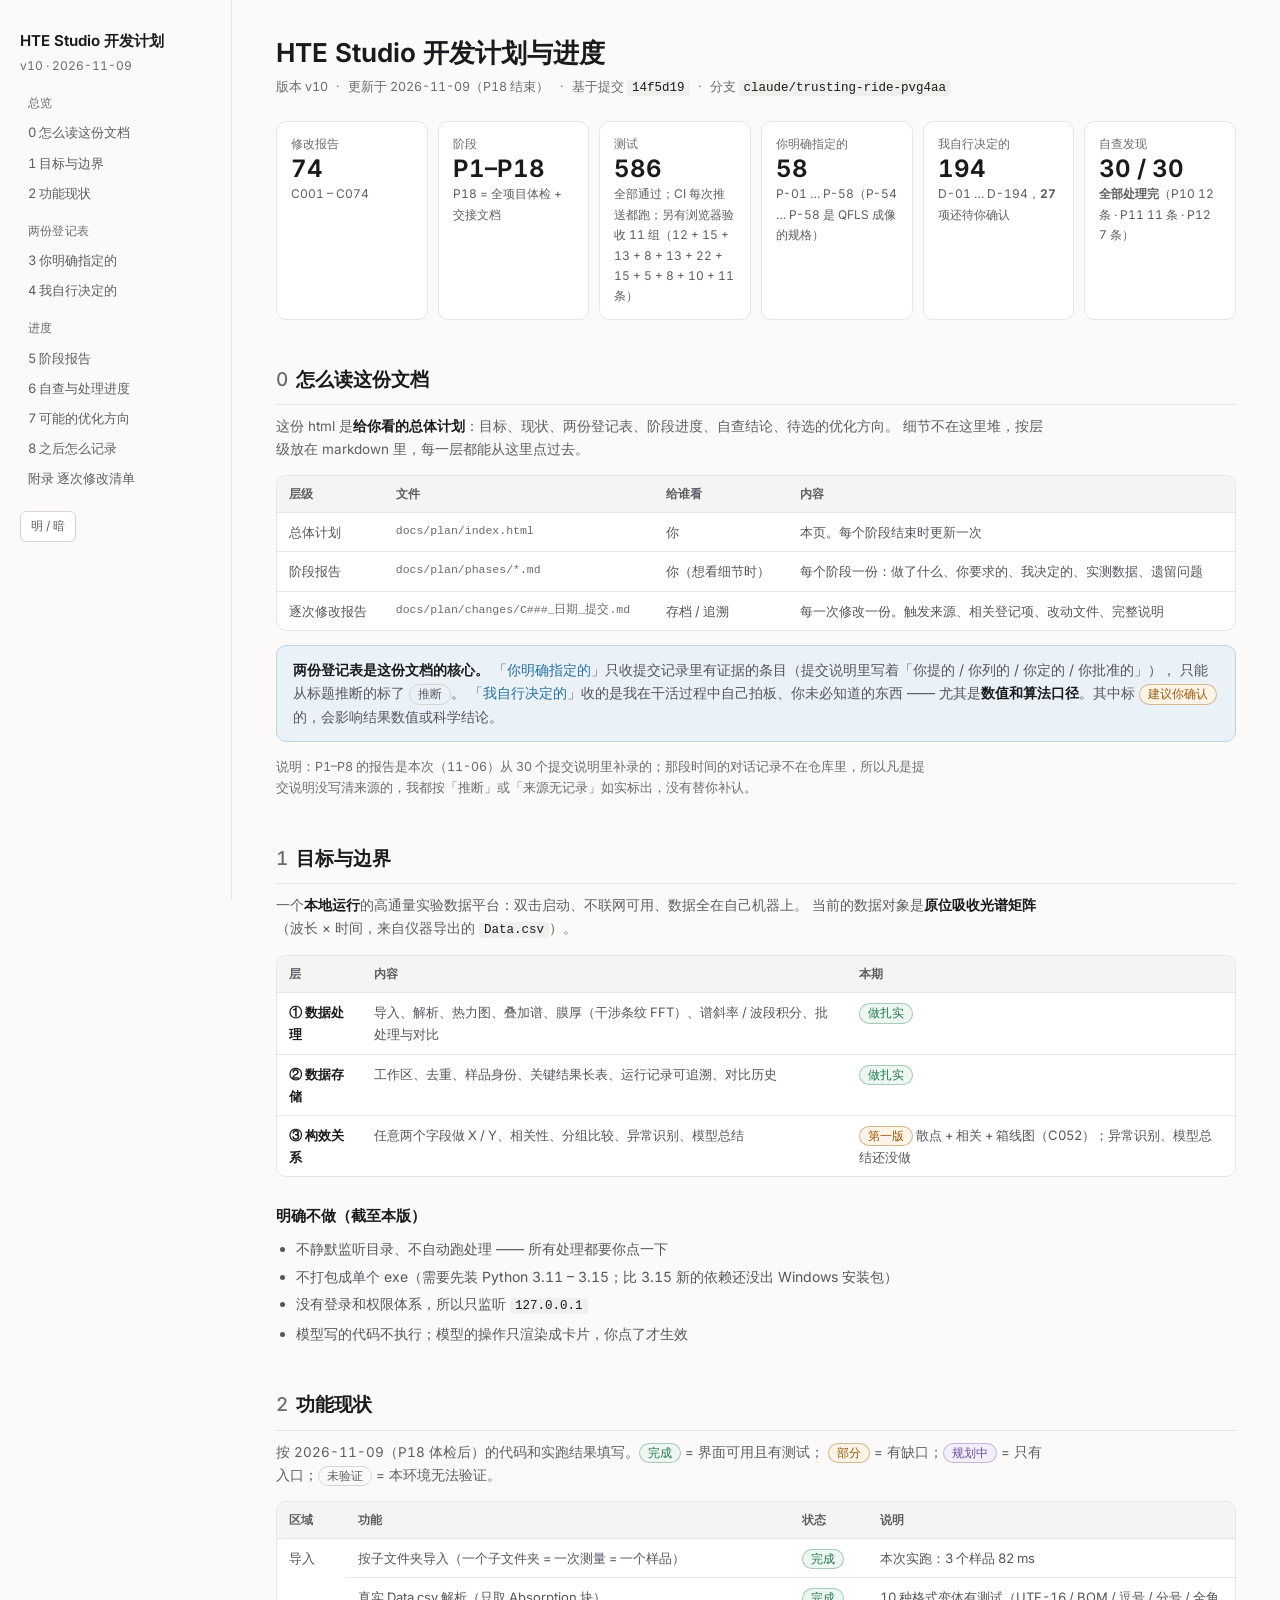
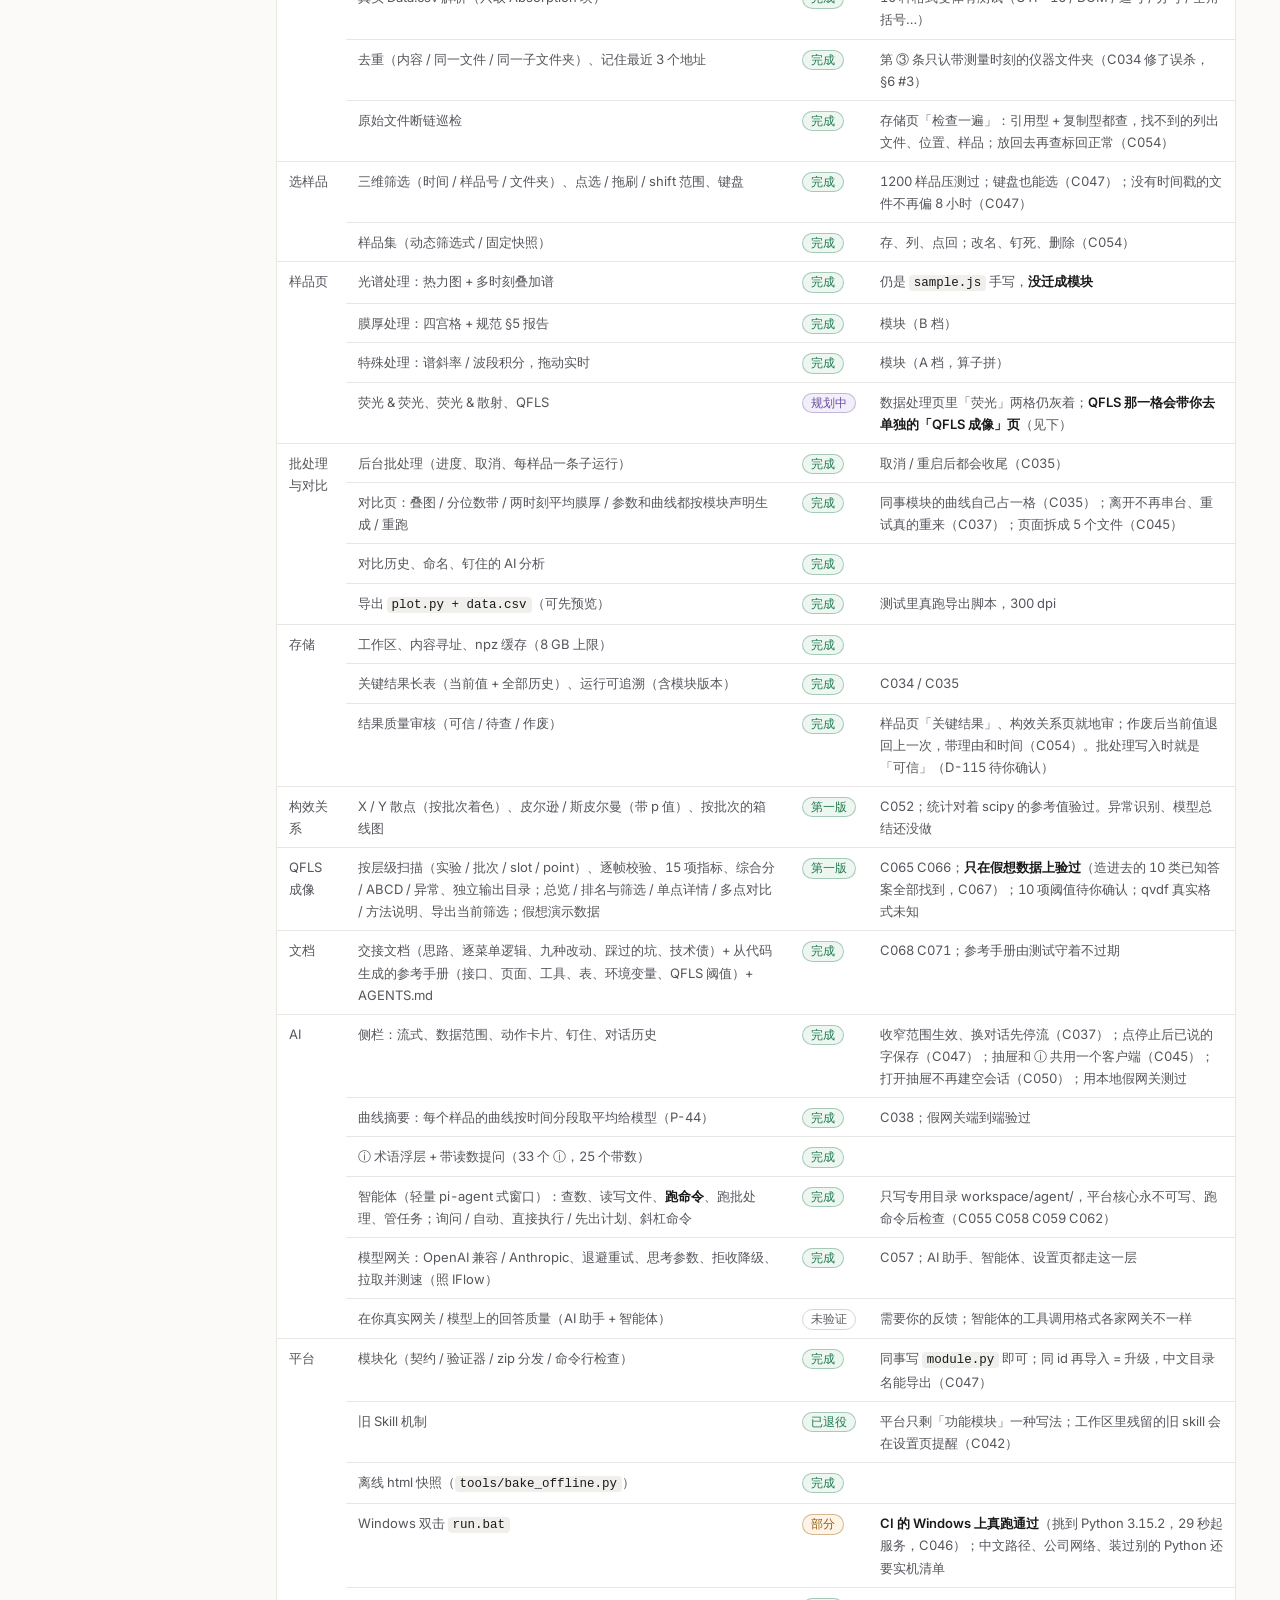
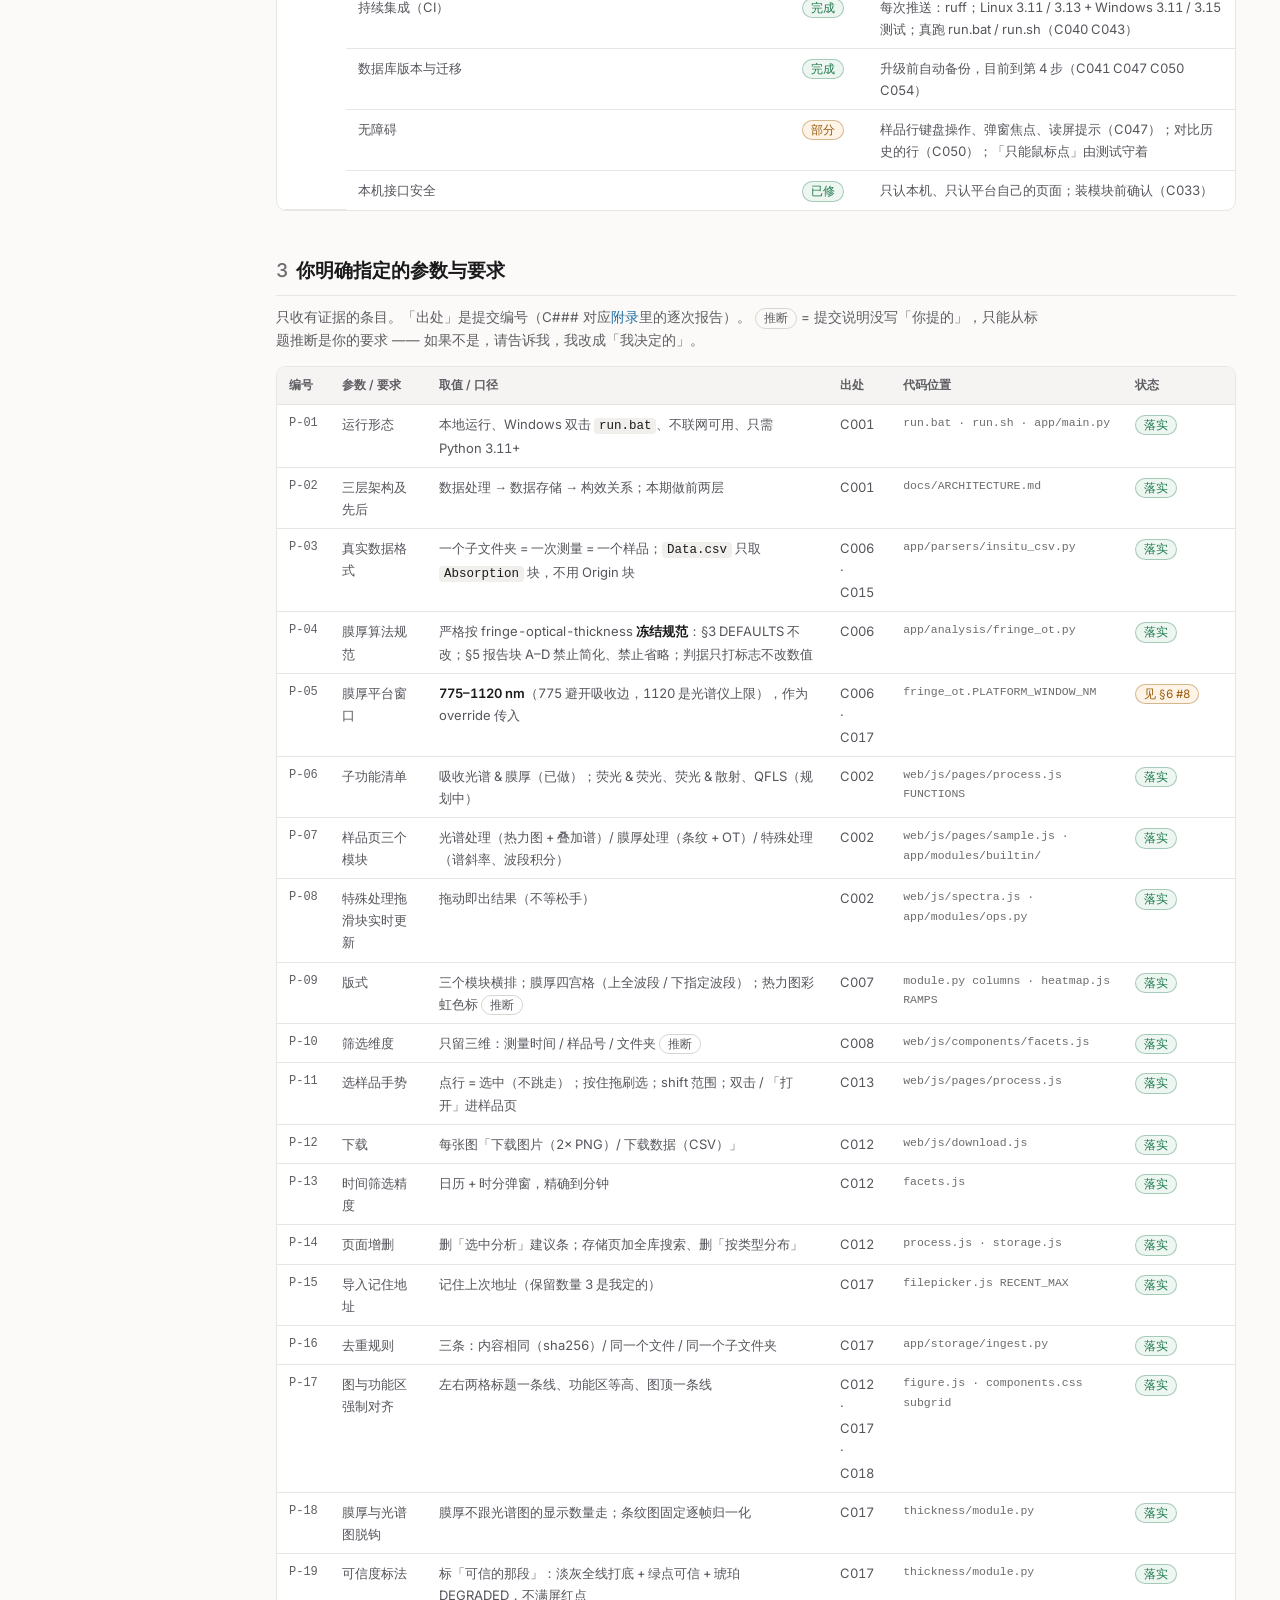
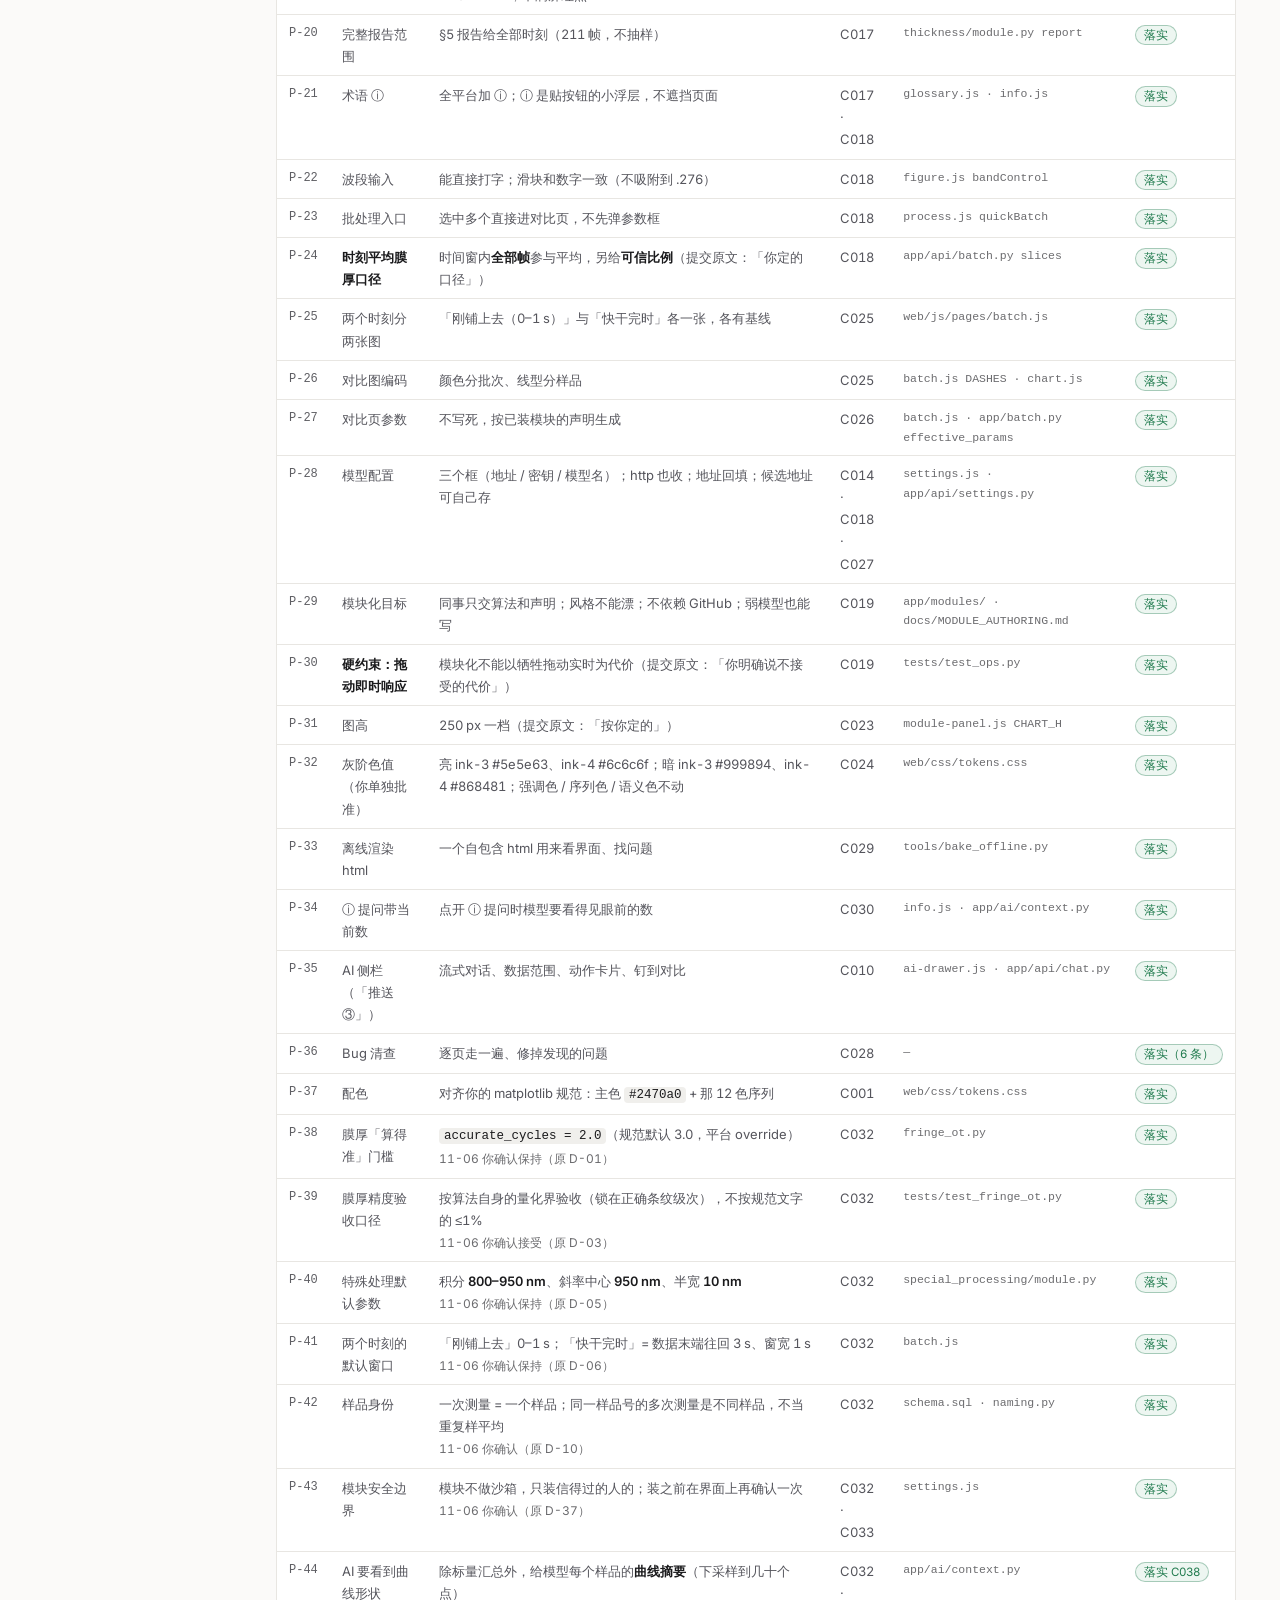
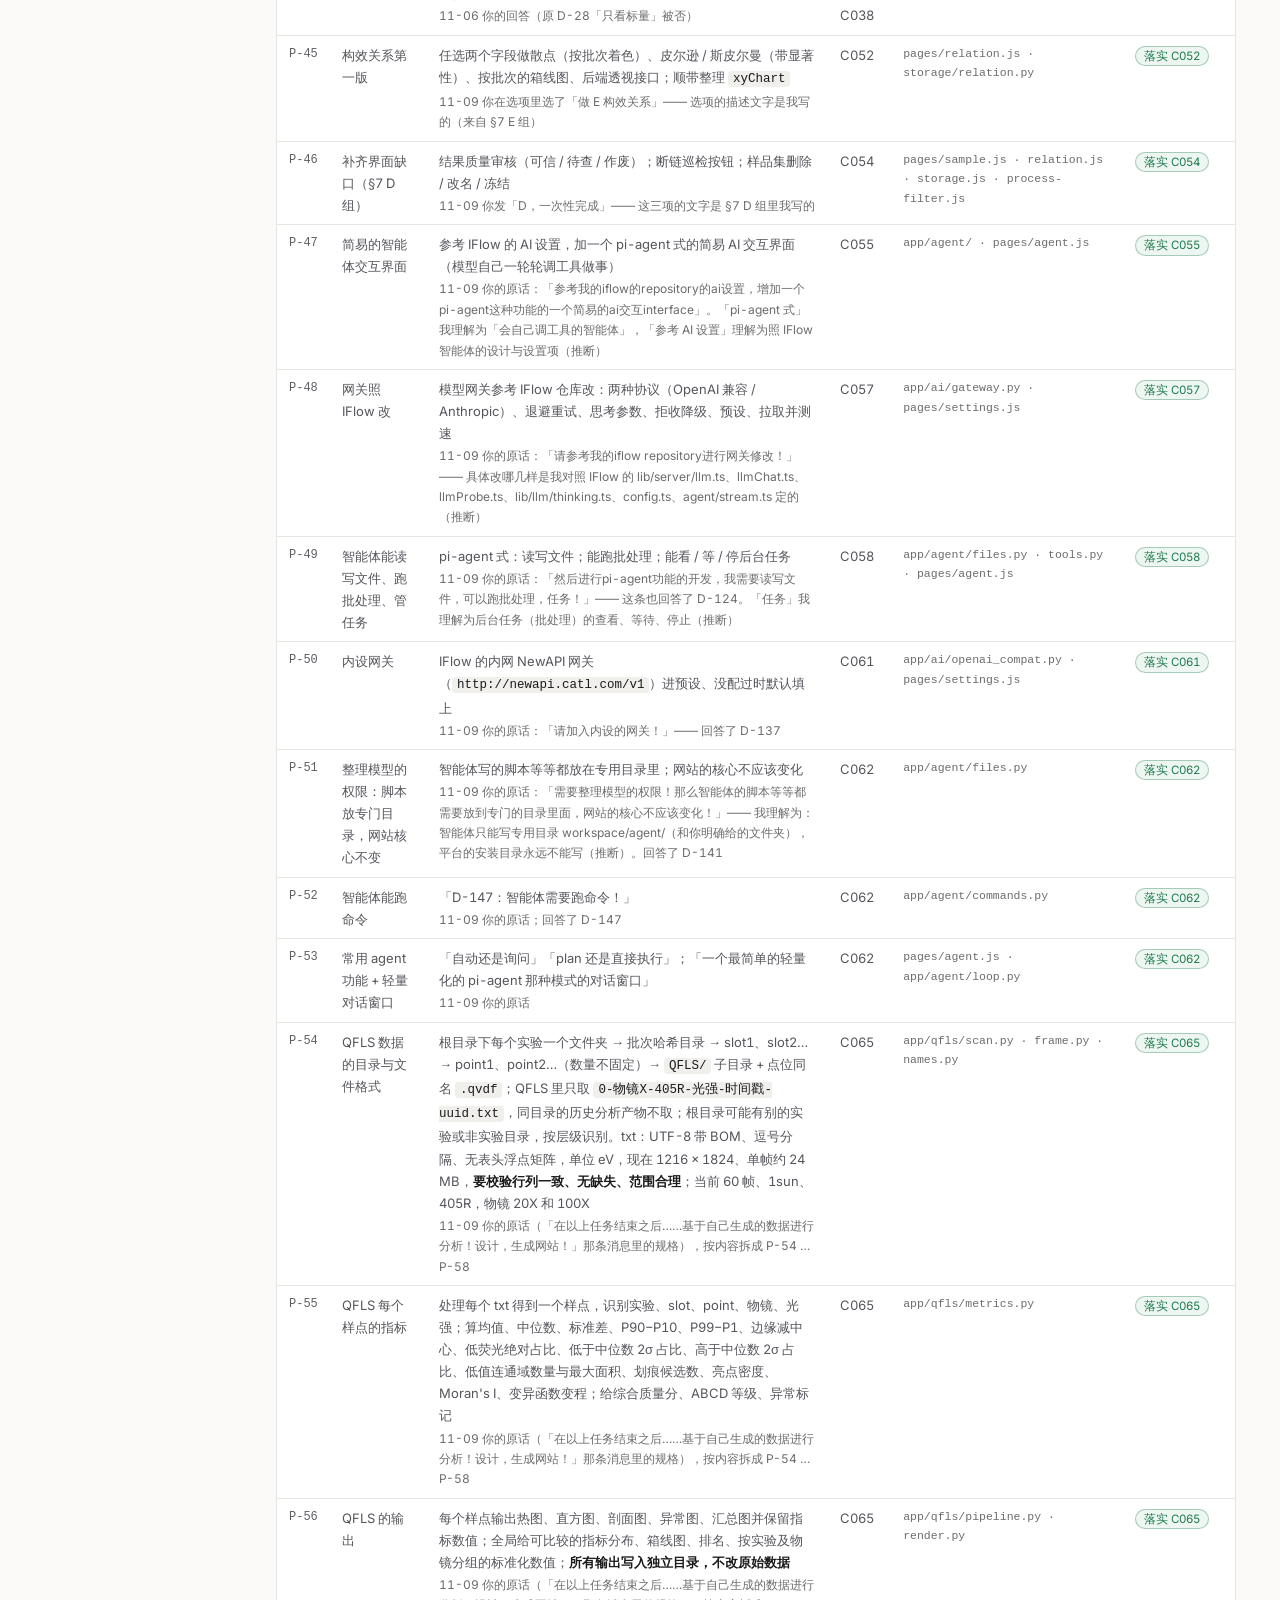
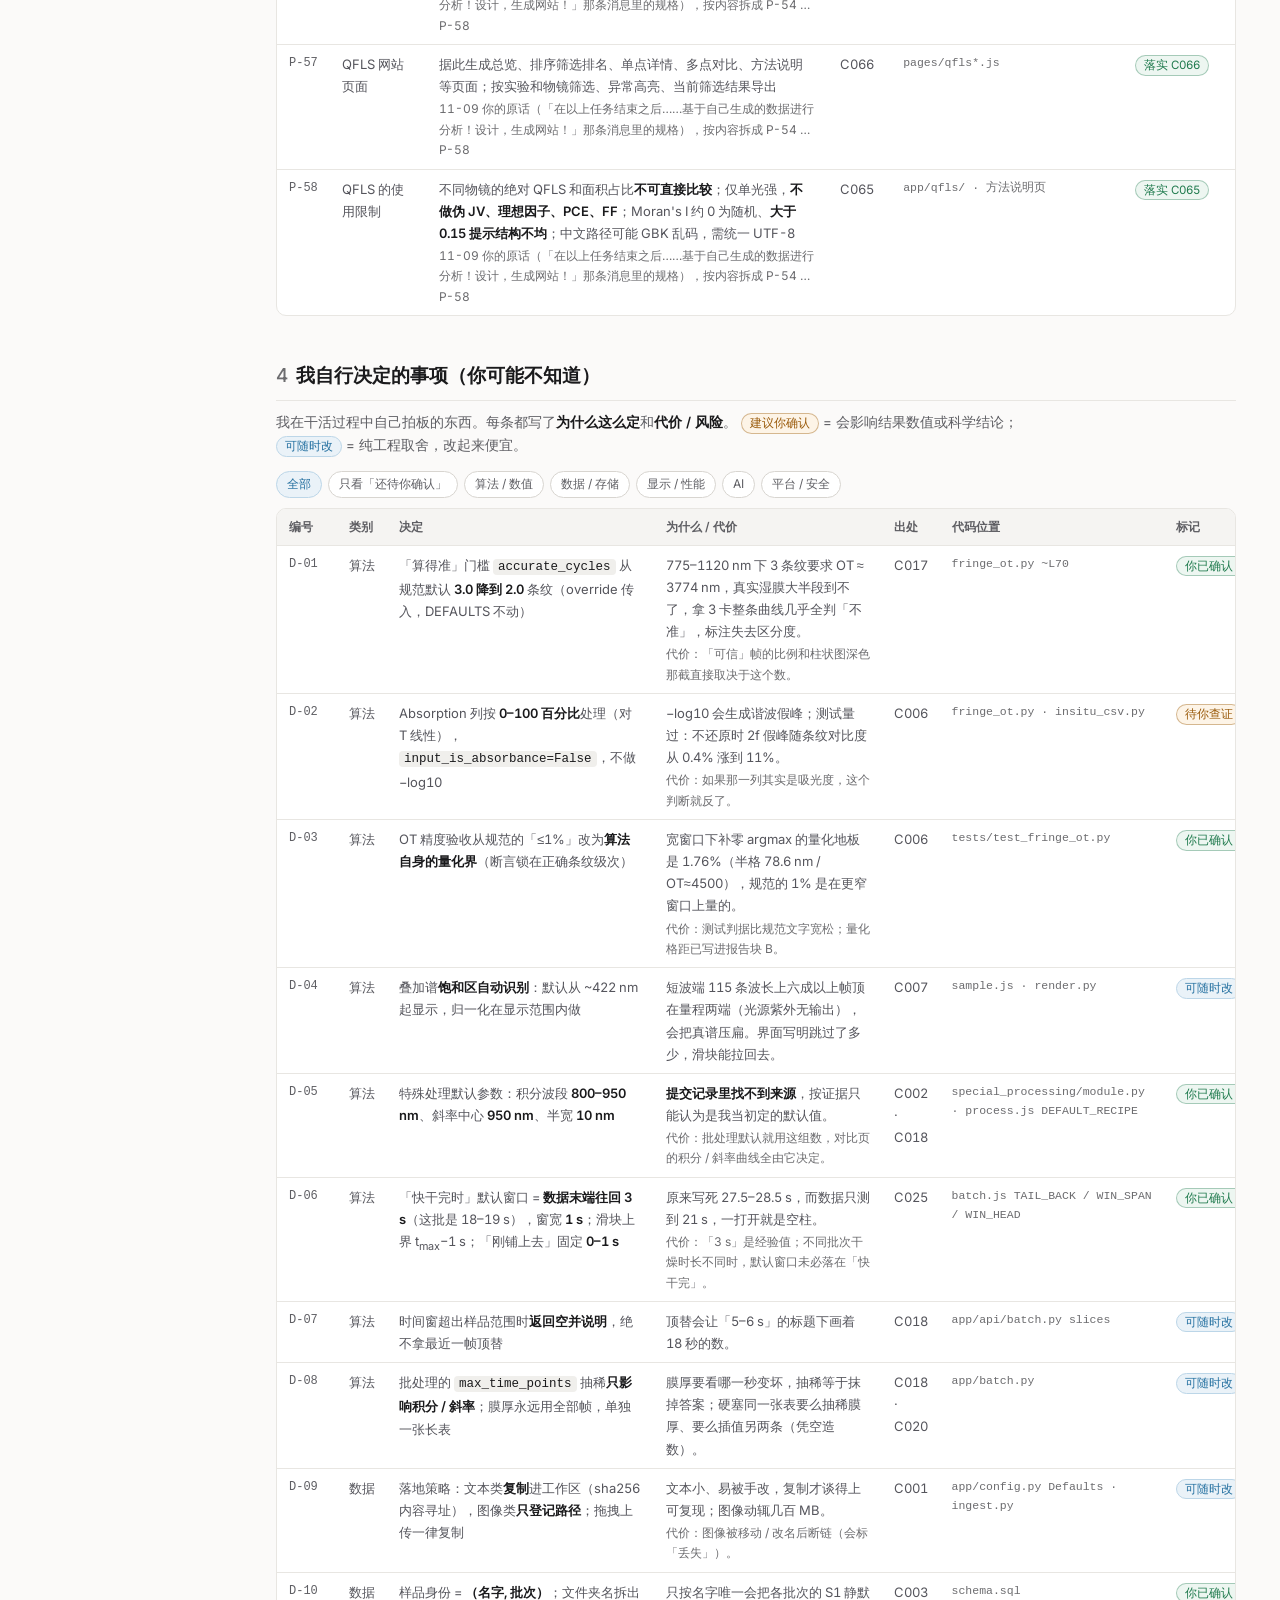
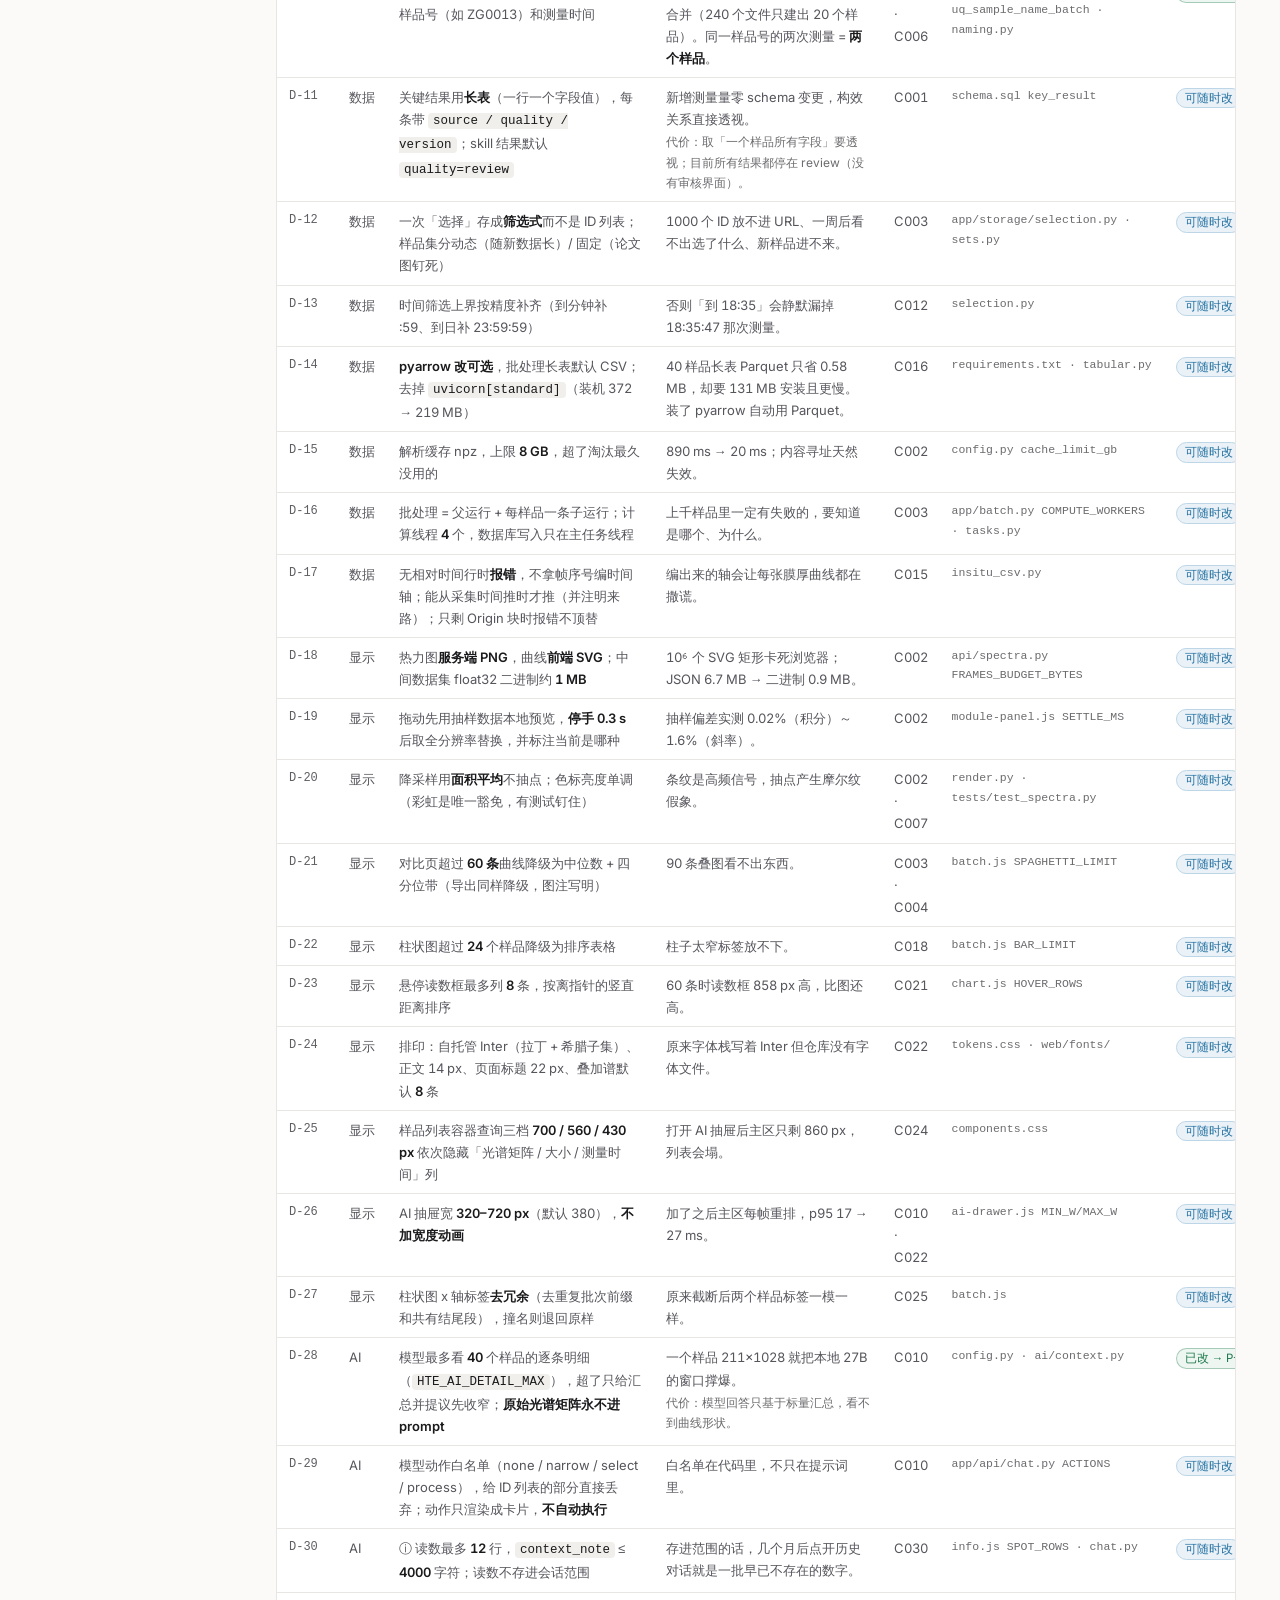
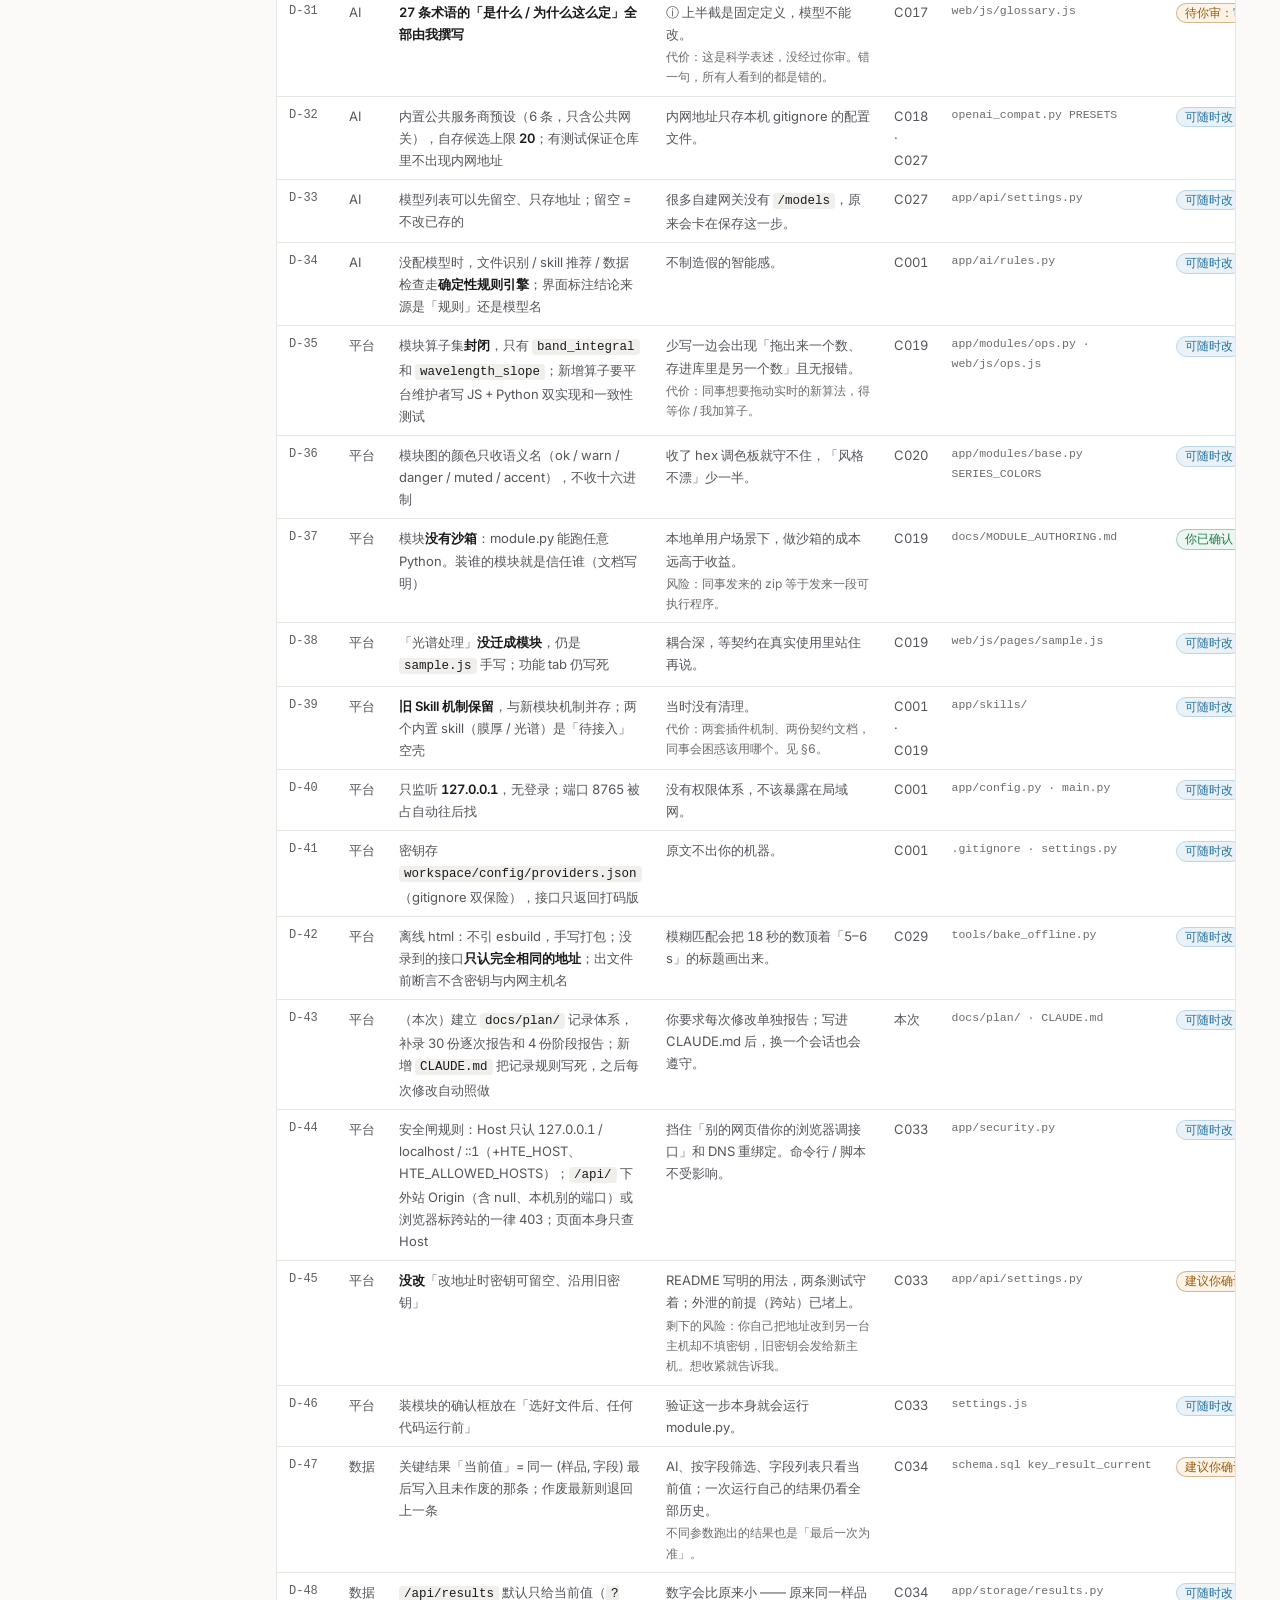
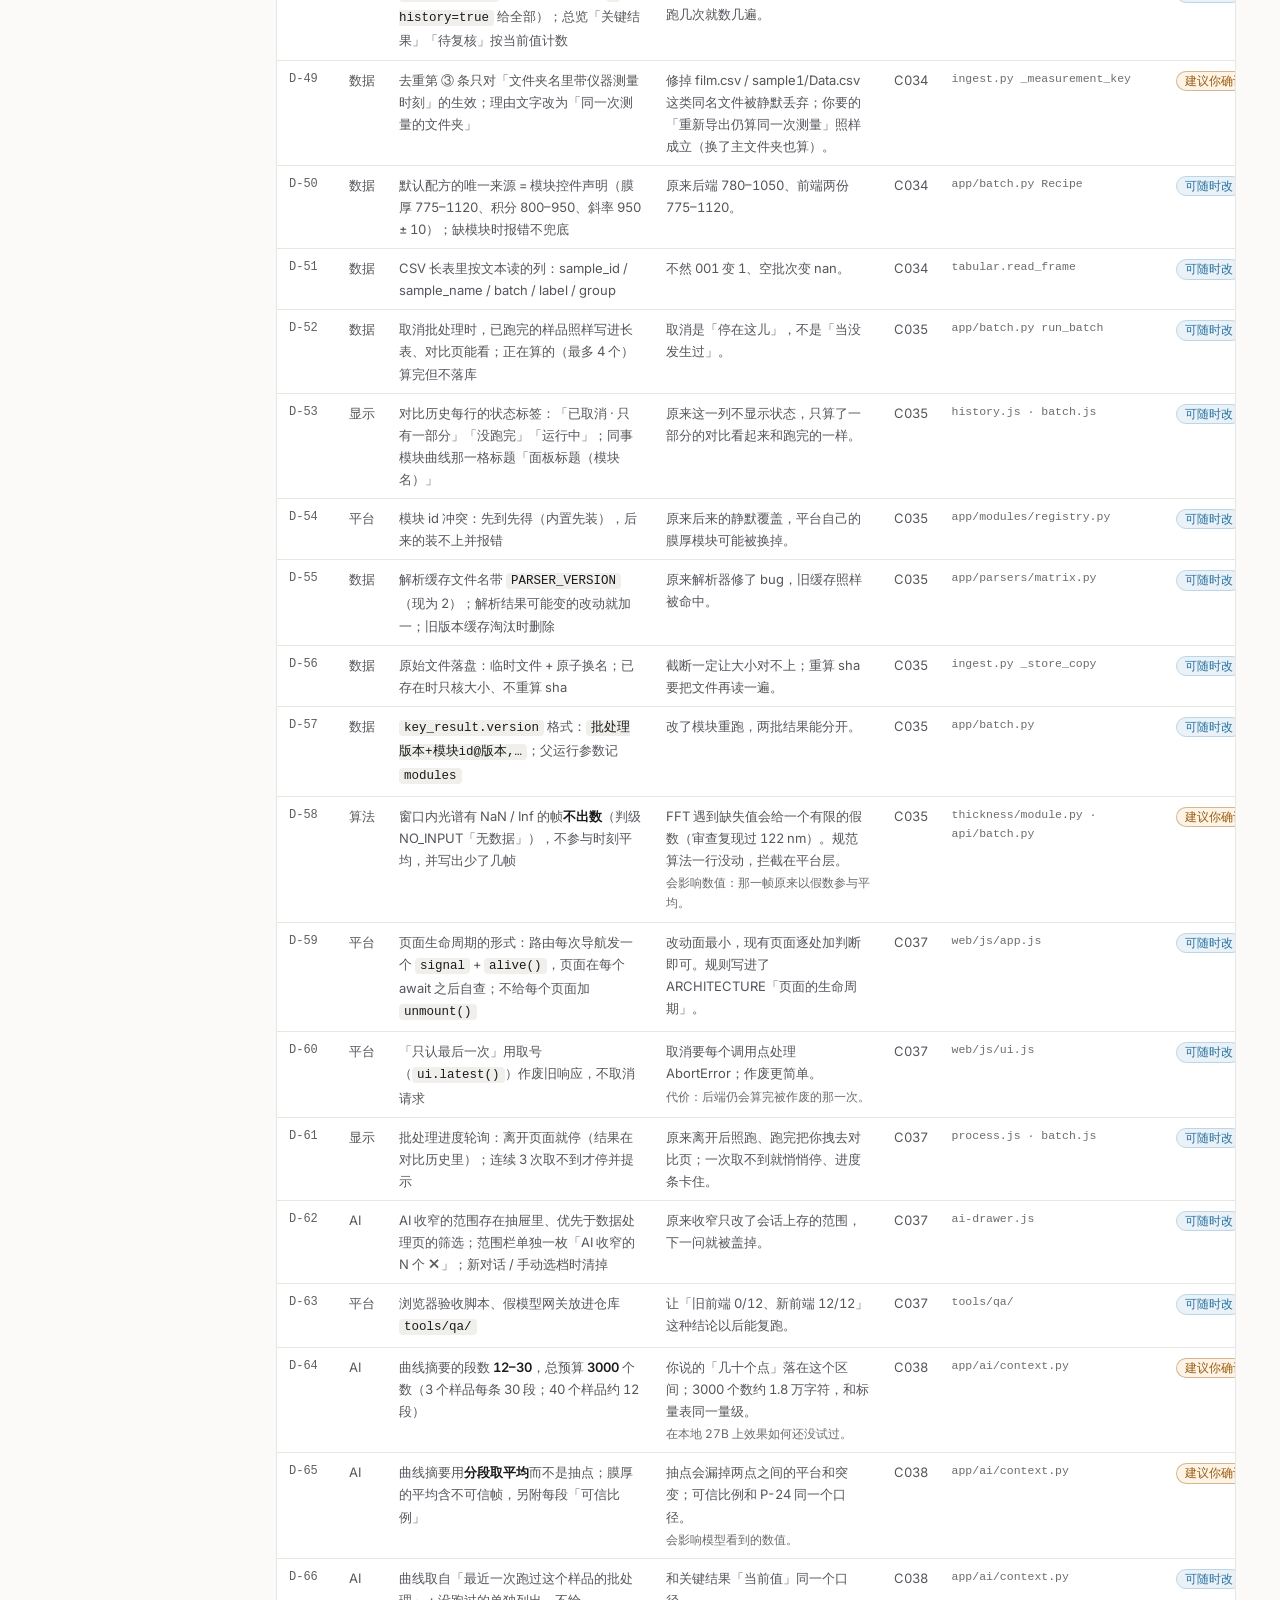
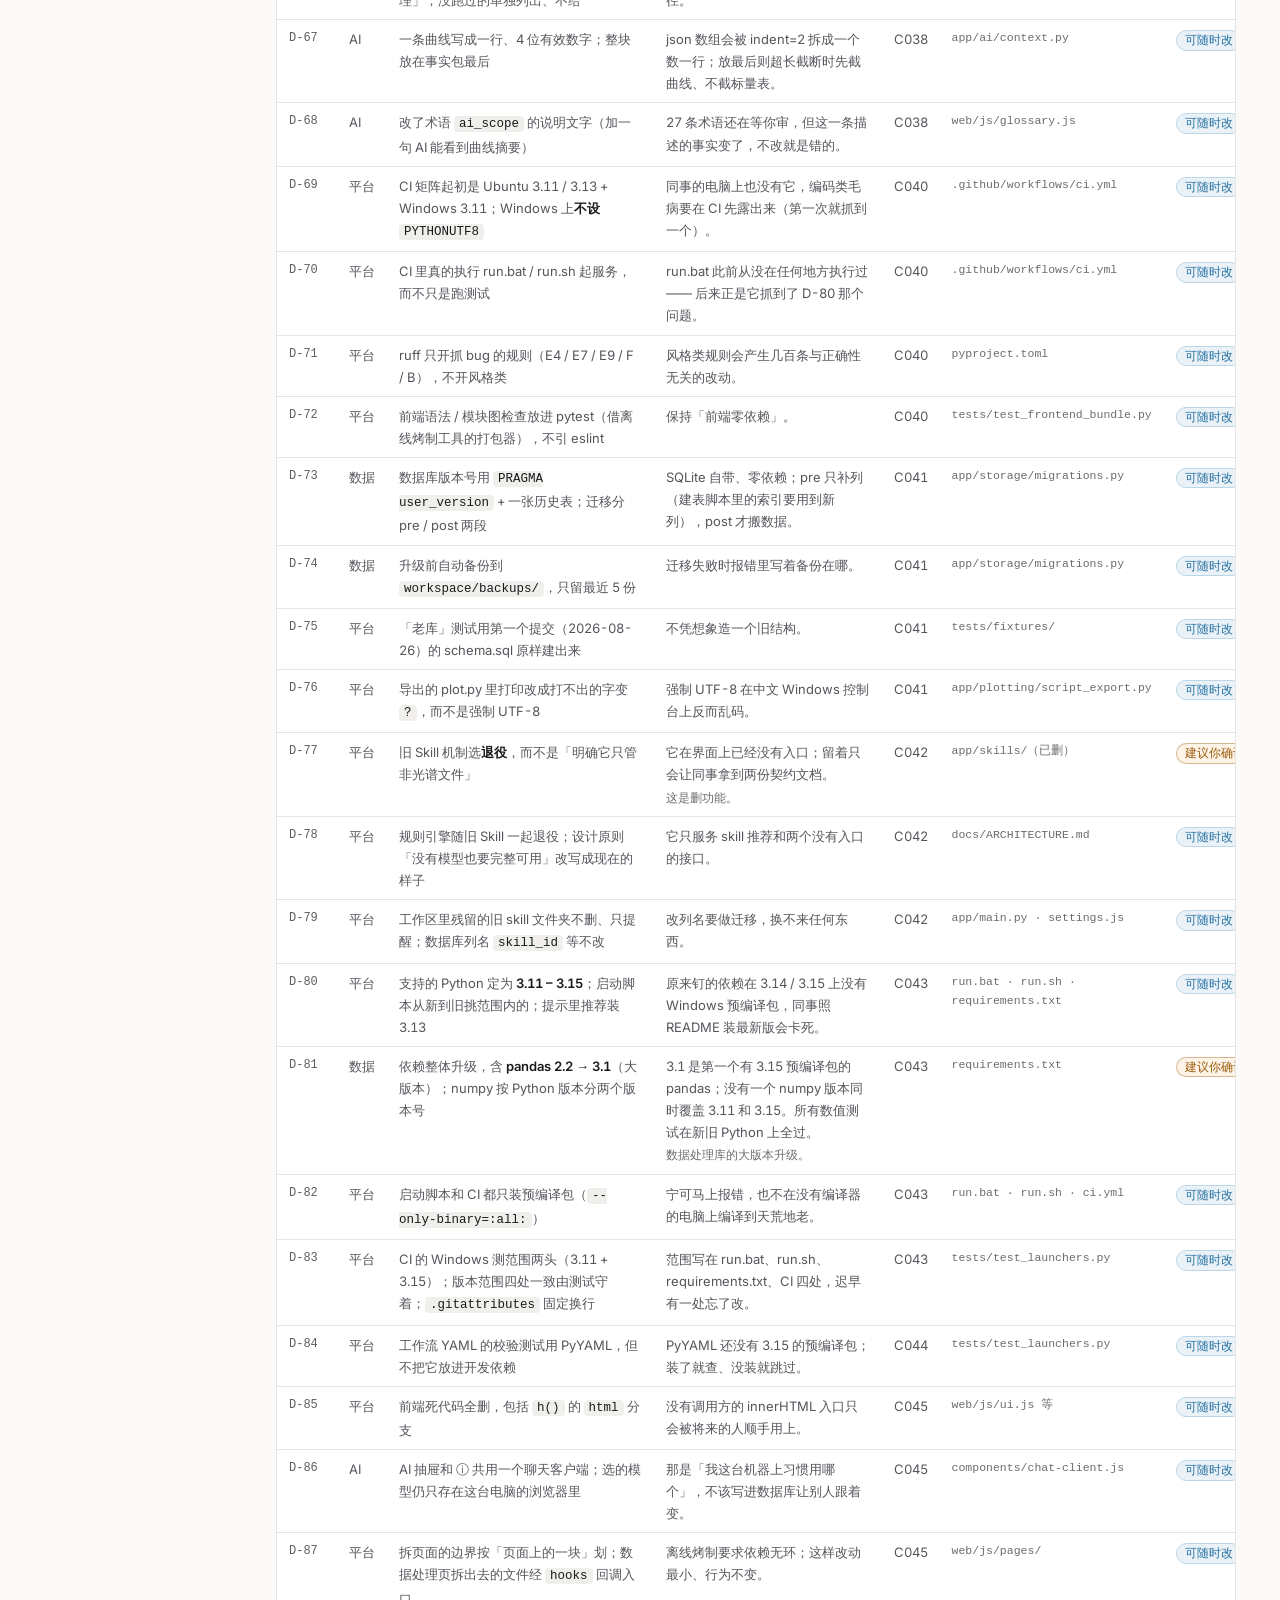
==== commit 4da8168a: "C074 技术债（后端二）：业务逻辑搬出路由、流式响应共用、批处理线程不碰库、上传与批量上限、任务中断钩子、QFLS 分数由参数表驱动 Co-Authored-By: Claude Opus 5.5 " ====
--- a/docs/plan/index.html
+++ b/docs/plan/index.html
@@ -189,11 +189,11 @@
     <span>基于提交 <code>14f5d19</code></span><span>分支 <code>claude/trusting-ride-pvg4aa</code></span>
   </div>
   <div class="cards">
-    <div class="card"><div class="k">修改报告</div><div class="v">73</div><div class="d">C001 – C073</div></div>
+    <div class="card"><div class="k">修改报告</div><div class="v">74</div><div class="d">C001 – C074</div></div>
     <div class="card"><div class="k">阶段</div><div class="v">P1–P18</div><div class="d">P18 = 全项目体检 + 交接文档</div></div>
     <div class="card"><div class="k">测试</div><div class="v">586</div><div class="d">全部通过；CI 每次推送都跑；另有浏览器验收 11 组（12 + 15 + 13 + 8 + 13 + 22 + 15 + 5 + 8 + 10 + 11 条）</div></div>
     <div class="card"><div class="k">你明确指定的</div><div class="v">58</div><div class="d">P-01 … P-58（P-54 … P-58 是 QFLS 成像的规格）</div></div>
-    <div class="card"><div class="k">我自行决定的</div><div class="v">189</div><div class="d">D-01 … D-189，<b>27</b> 项还待你确认</div></div>
+    <div class="card"><div class="k">我自行决定的</div><div class="v">194</div><div class="d">D-01 … D-194，<b>27</b> 项还待你确认</div></div>
     <div class="card"><div class="k">自查发现</div><div class="v">30 / 30</div><div class="d"><b>全部处理完</b>（P10 12 条 · P11 11 条 · P12 7 条）</div></div>
   </div>
 </header>
@@ -565,6 +565,11 @@
 <tr data-c="平台"><td class="id">D-187</td><td class="nowrap">平台</td><td>交接文档的结构：硬规则在最前、十条设计思想、术语表、逐菜单逻辑、九种常见改动、踩过的坑、已知技术债、开工清单；另加 <code>AGENTS.md</code> 给非 Claude 的模型 / 工具</td><td>你要换别的模型也能接着做；很多编码工具默认读 AGENTS.md。</td><td>C071</td><td class="loc">docs/HANDOFF.md · AGENTS.md</td><td><span class="chip info">可随时改</span></td></tr>
 <tr data-c="平台"><td class="id">D-188</td><td class="nowrap">平台</td><td>时间戳一律 UTC（带 <code>+00:00</code>），只有测量时间是仪器的本地时间；可排序的 id 统一成 <code>前缀_YYYYmmddTHHMMSSZ_6位hex</code>（QFLS 处理编号、智能体文件改动）。已有记录不改</td><td>原来三种 id、两种时间写法混用。</td><td>C073</td><td class="loc">app/util/ids.py</td><td><span class="chip info">可随时改</span></td></tr>
 <tr data-c="平台"><td class="id">D-189</td><td class="nowrap">平台</td><td>领域层「找不到」统一抛 <code>NotFound</code>，接口回 404；普通 KeyError / TypeError 报 500 并记日志</td><td>原来所有 KeyError 都显示成「没有这个」，程序 bug 被藏住。</td><td>C073</td><td class="loc">app/errors.py · app/api/common.py</td><td><span class="chip info">可随时改</span></td></tr>
+<tr data-c="平台"><td class="id">D-190</td><td class="nowrap">平台</td><td>上传单个文件上限 512 MB，超过回 413（边读边数，不先读进内存）</td><td>原来没有上限，一个误选的大文件会被整个读进内存。</td><td>C074</td><td class="loc">app/api/files.py UPLOAD_MAX_BYTES</td><td><span class="chip info">可随时改</span></td></tr>
+<tr data-c="数据"><td class="id">D-191</td><td class="nowrap">数据</td><td>「批量标质量」一次最多 500 条，超过回 400；重复的 id 去重后再算</td><td>原来没有上限、不去重。</td><td>C074</td><td class="loc">app/storage/results.py QUALITY_MANY_MAX</td><td><span class="chip info">可随时改</span></td></tr>
+<tr data-c="平台"><td class="id">D-192</td><td class="nowrap">平台</td><td>批处理：找不到文件的样品在主线程里先记失败、不进计算线程；落库出错时撤掉剩下没开始的样品、立即报错（已写入的保留）</td><td>原来计算线程里读库（还会写 missing），落库出错要等剩下的全部算完才报。</td><td>C074</td><td class="loc">app/batch.py _resolve_path · run_batch</td><td><span class="chip info">可随时改</span></td></tr>
+<tr data-c="算法"><td class="id">D-193</td><td class="nowrap">算法</td><td>QFLS 扣分表里的 <code>metric / label / unit / abs</code> 是口径，处理时不能覆盖（只能改数字）</td><td>分数完全由参数表驱动之后，口径若能随手改，同一个「分数」就不是同一套方法了。</td><td>C074</td><td class="loc">app/qfls/metrics.py PARAMS["score"] · pipeline.merge_params</td><td><span class="chip info">可随时改</span></td></tr>
+<tr data-c="平台"><td class="id">D-194</td><td class="nowrap">平台</td><td>任务中断收尾由各任务注册的 <code>on_interrupted</code> 做；批处理的收尾把所有「运行中」的分析运行标失败</td><td>原来两份收尾分在任务队列和 main.py 里，各管各的。</td><td>C074</td><td class="loc">app/tasks.py register · app/batch.py · app/qfls/task.py</td><td><span class="chip info">可随时改</span></td></tr>
     </tbody>
   </table></div>
 </section>
@@ -836,6 +841,7 @@
 <tr><td class="id"><a href="changes/C071_2026-11-09_本提交.md">C071</a></td><td class="nowrap">11-09</td><td>P18</td><td>交接文档 HANDOFF.md + AGENTS.md；文档与代码对齐（README / ARCHITECTURE / 模块写法 / 数据模型）</td><td class="small">你的要求（完备文档）</td></tr>
 <tr><td class="id"><a href="changes/C072_2026-11-09_本提交.md">C072</a></td><td class="nowrap">11-09</td><td>P18</td><td>P18 收尾：阶段报告 + 计划文档 v10</td><td class="small">记录规则（阶段结束）</td></tr>
 <tr><td class="id"><a href="changes/C073_2026-11-10_本提交.md">C073</a></td><td class="nowrap">11-10</td><td>P19</td><td>技术债（后端一）：公用工具合成一份（app/util）、NotFound、时间与 id 一种写法</td><td class="small">你的要求（修技术债）</td></tr>
+<tr><td class="id"><a href="changes/C074_2026-11-10_本提交.md">C074</a></td><td class="nowrap">11-10</td><td>P19</td><td>技术债（后端二）：业务逻辑搬出路由、流式响应共用、批处理线程不碰库、上限、任务中断钩子、QFLS 分数由参数表驱动</td><td class="small">你的要求（修技术债）</td></tr>
     </tbody>
   </table></div>
 </section>
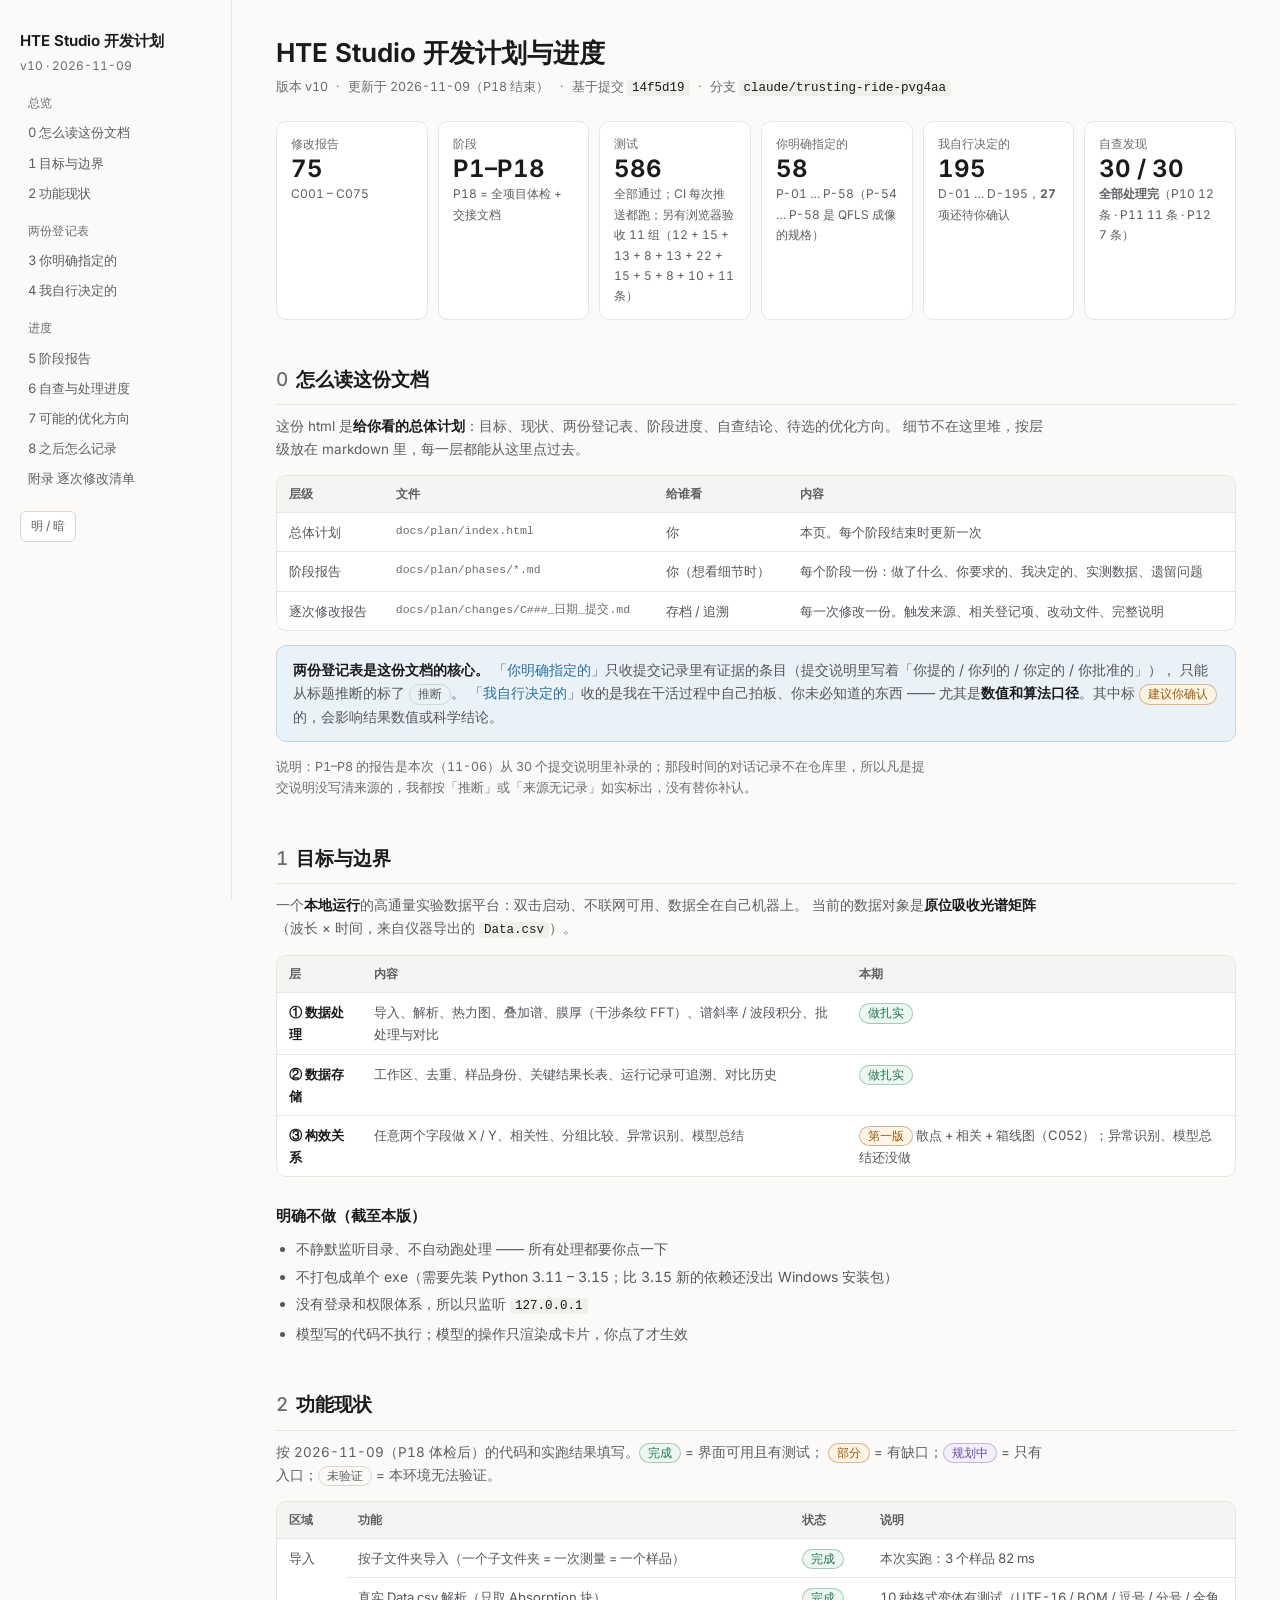
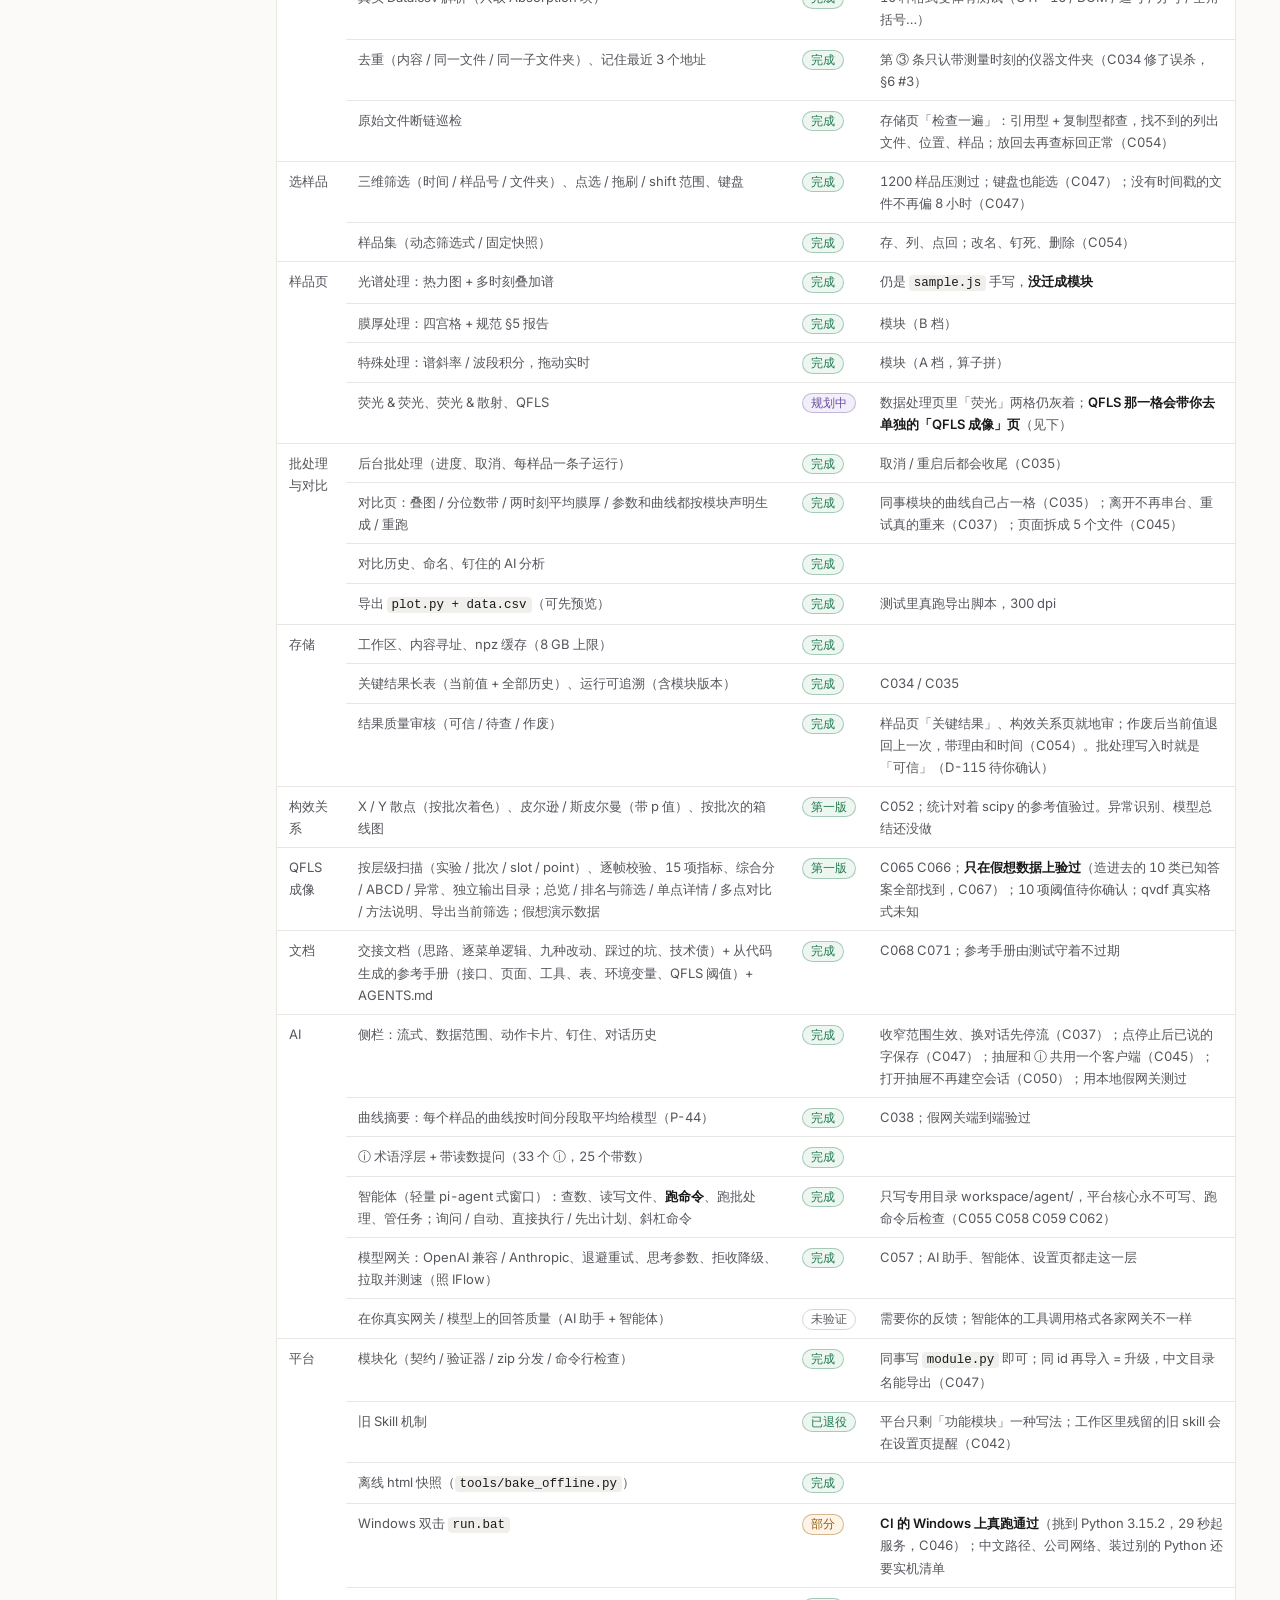
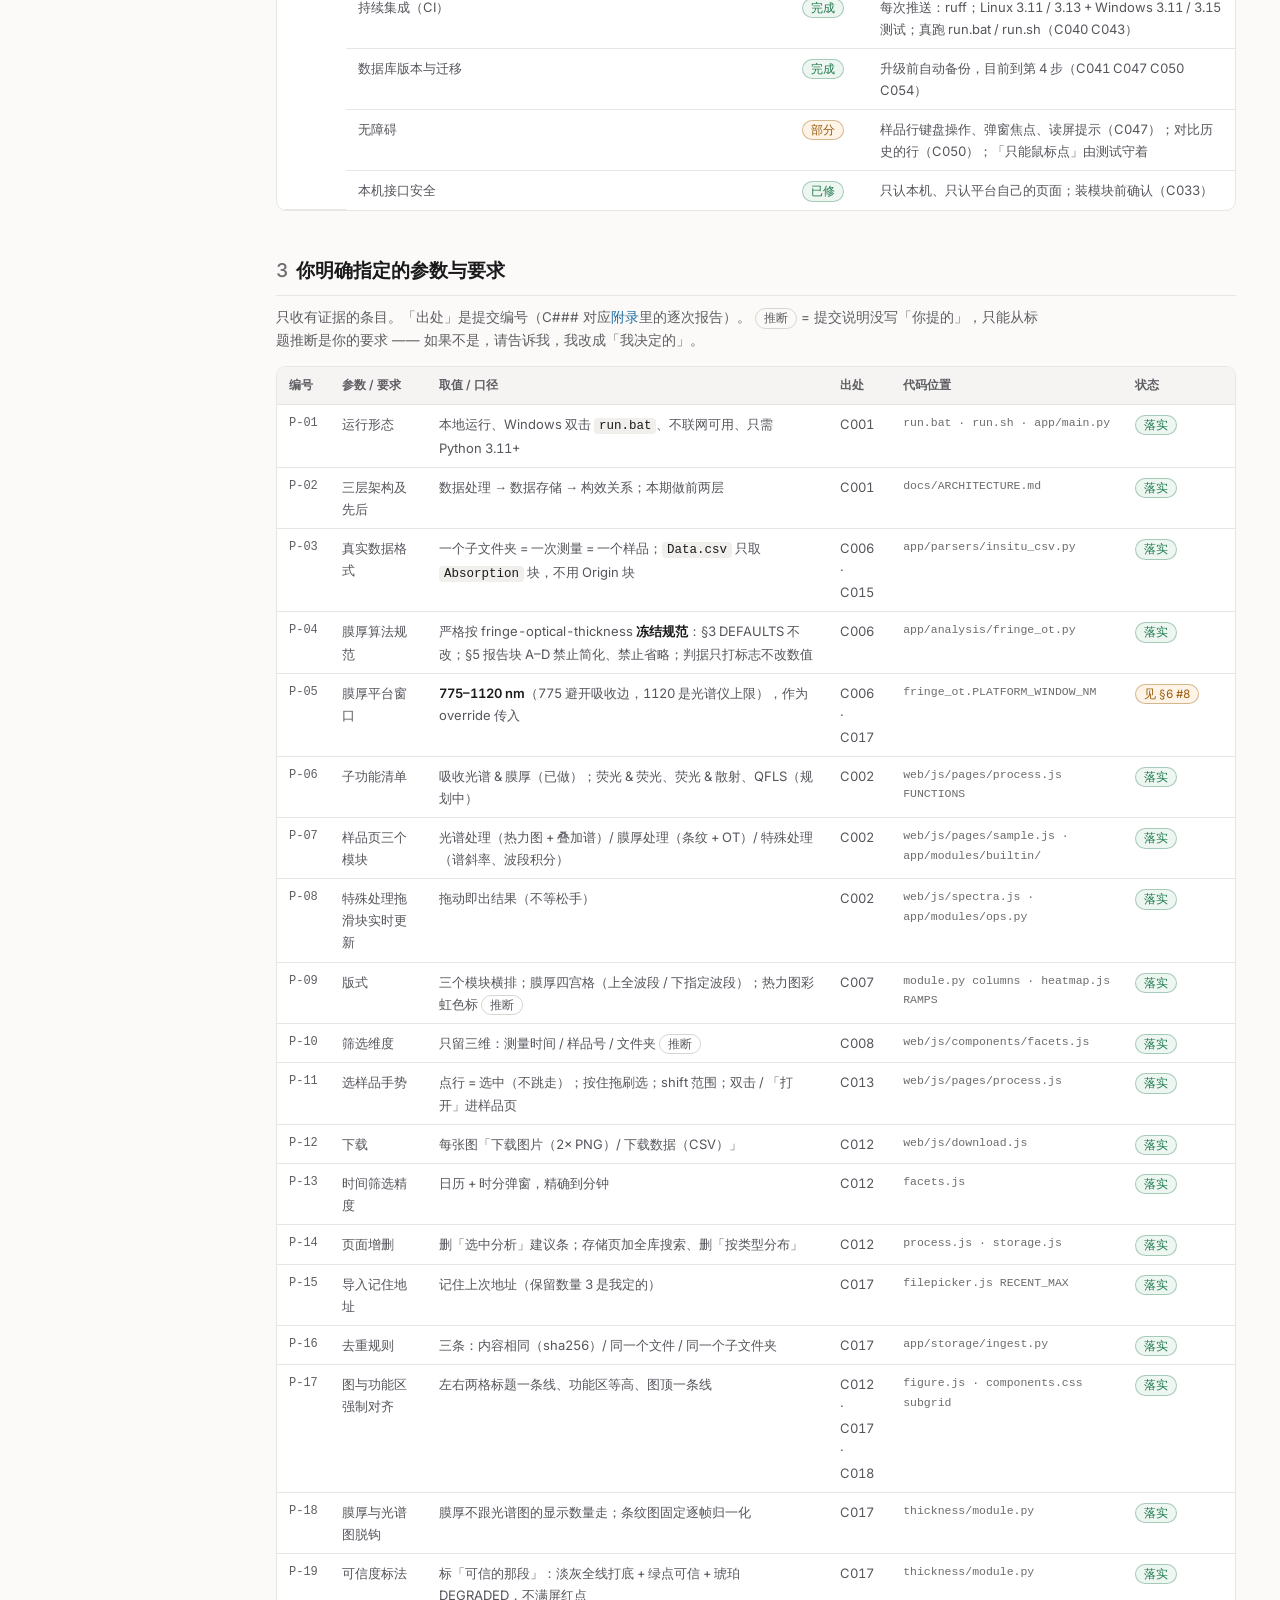
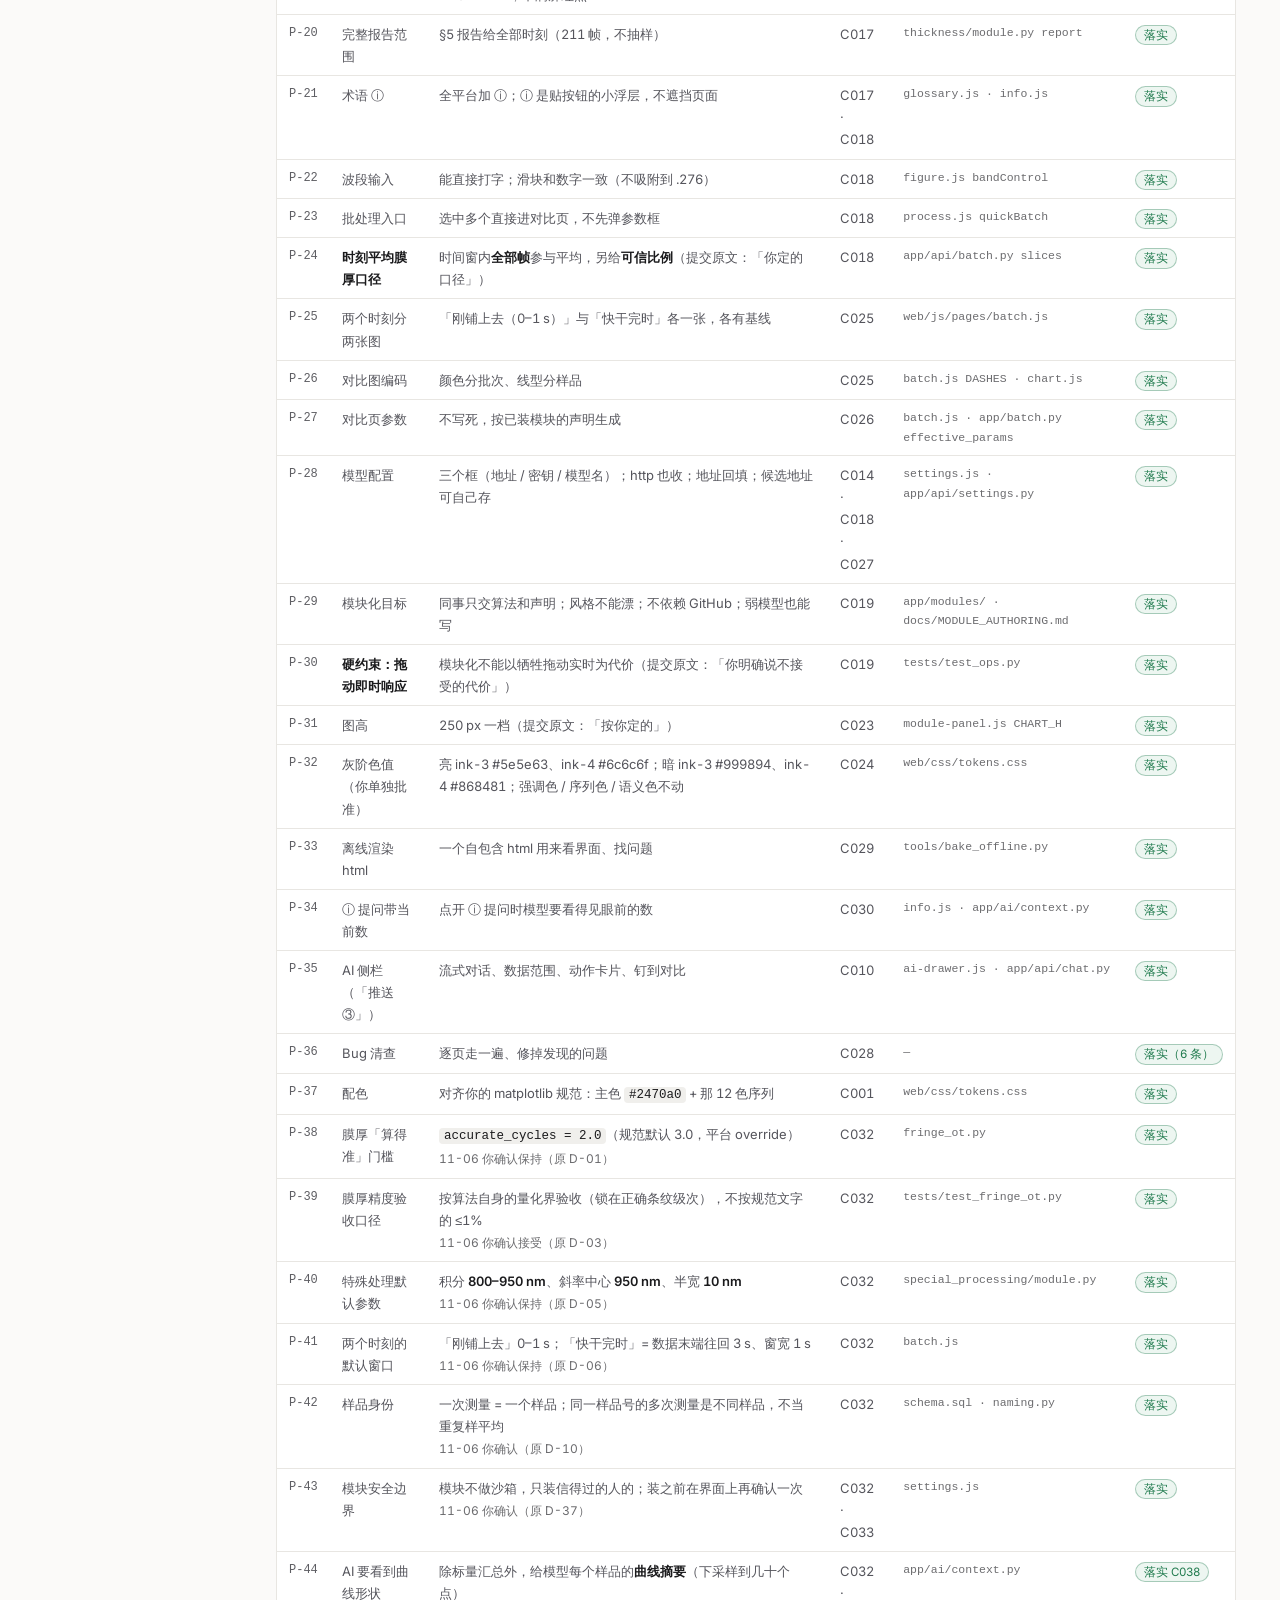
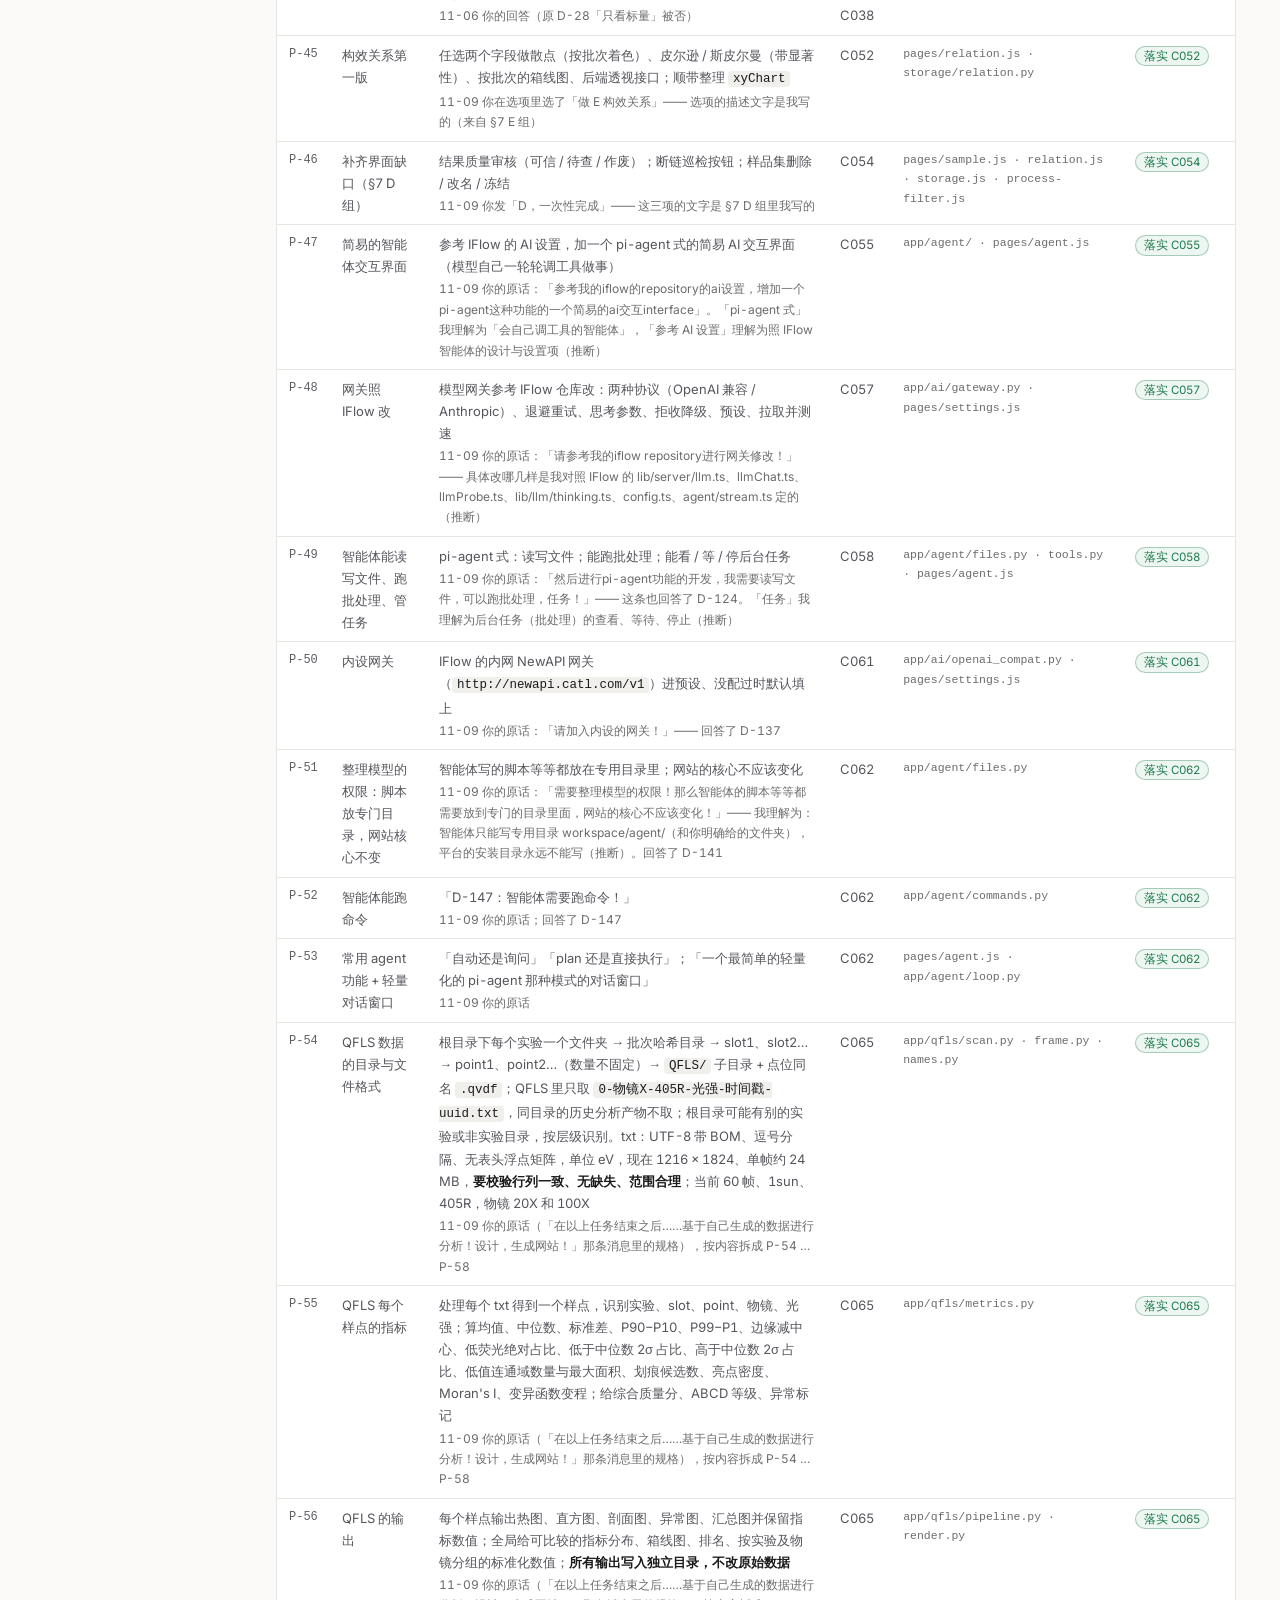
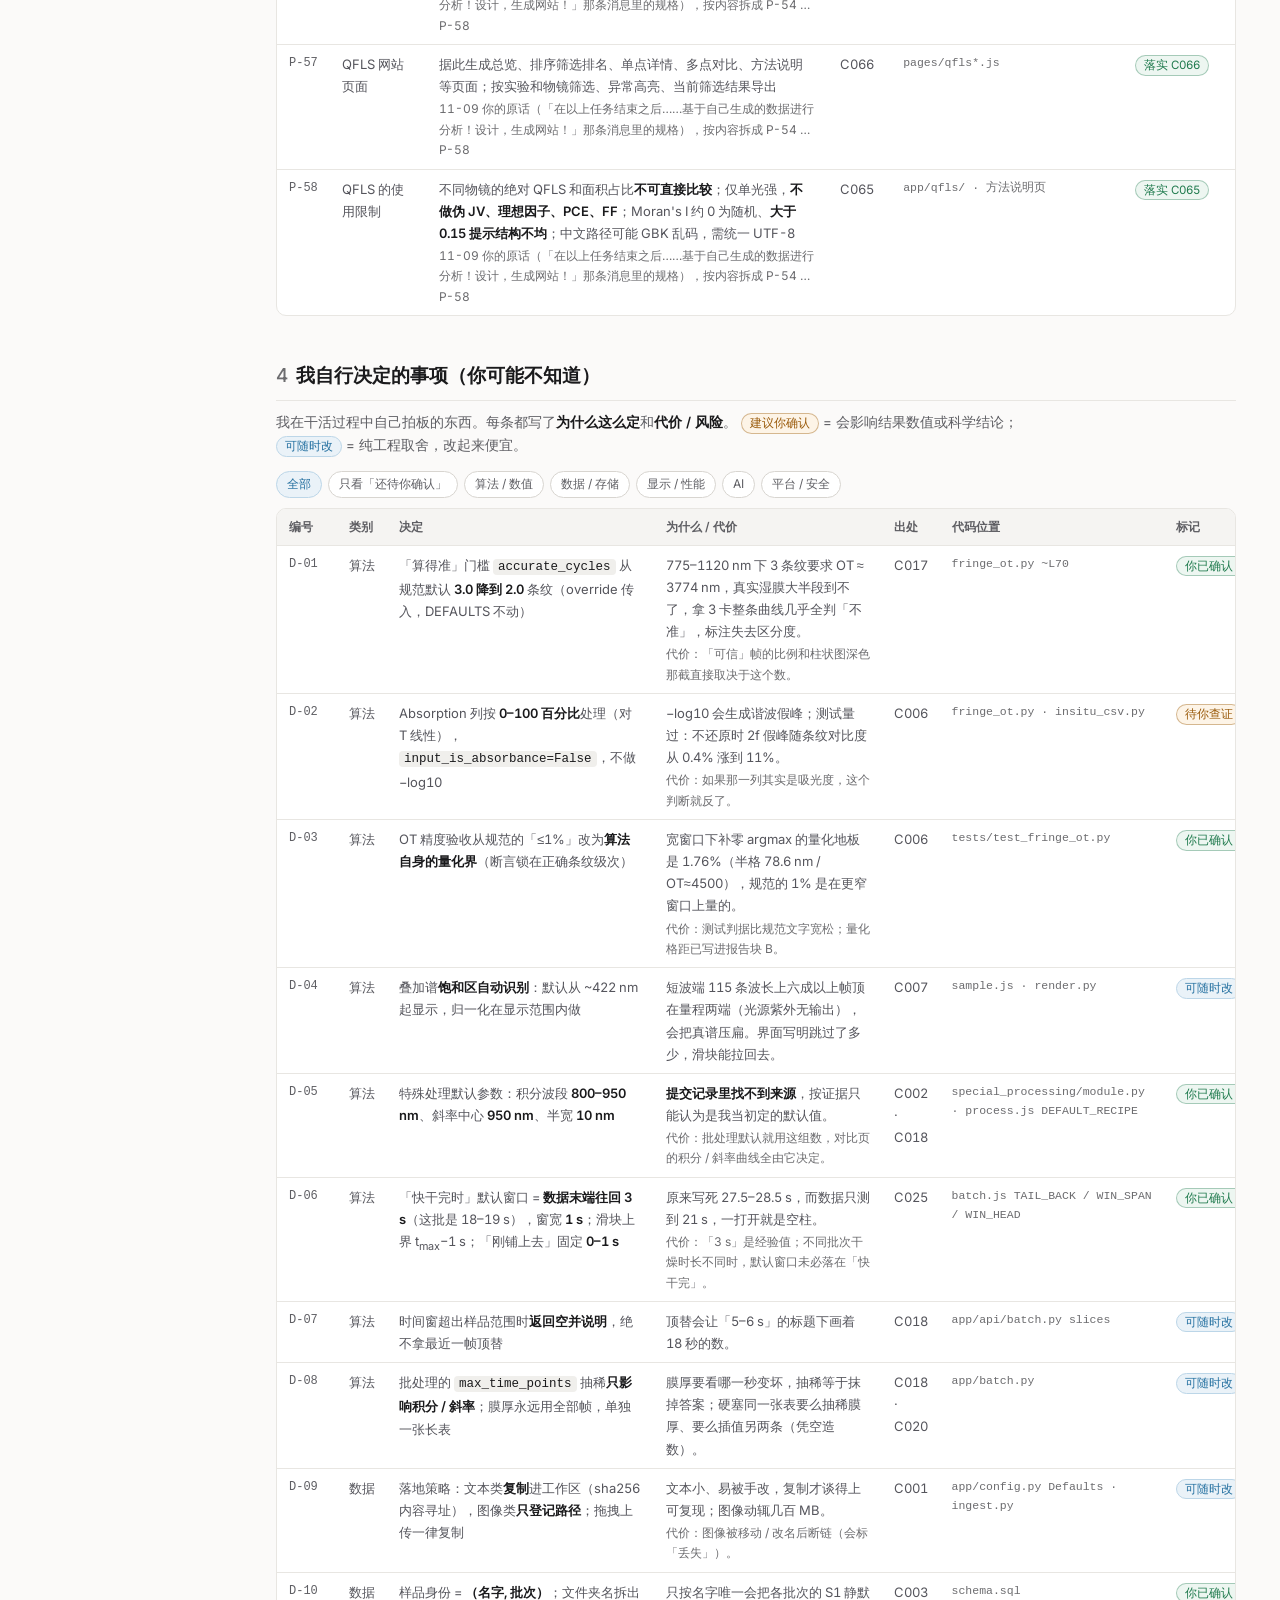
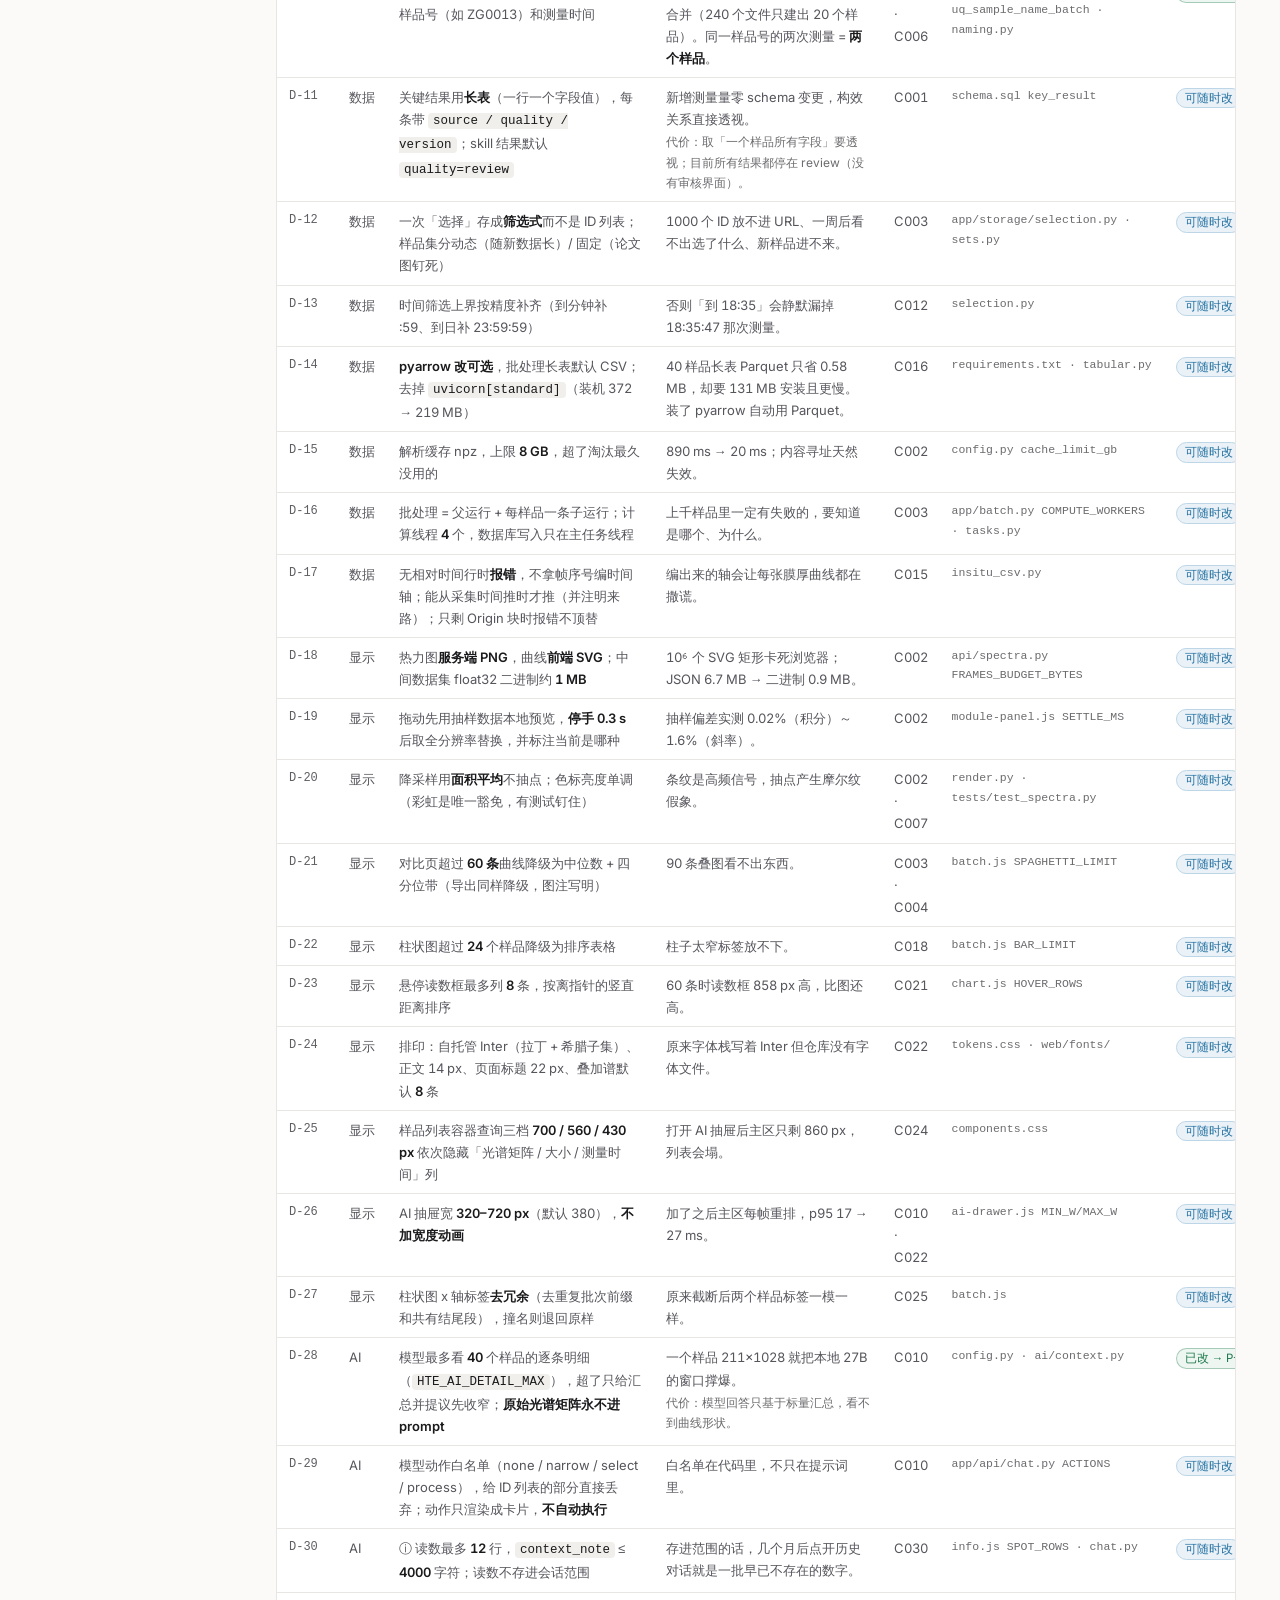
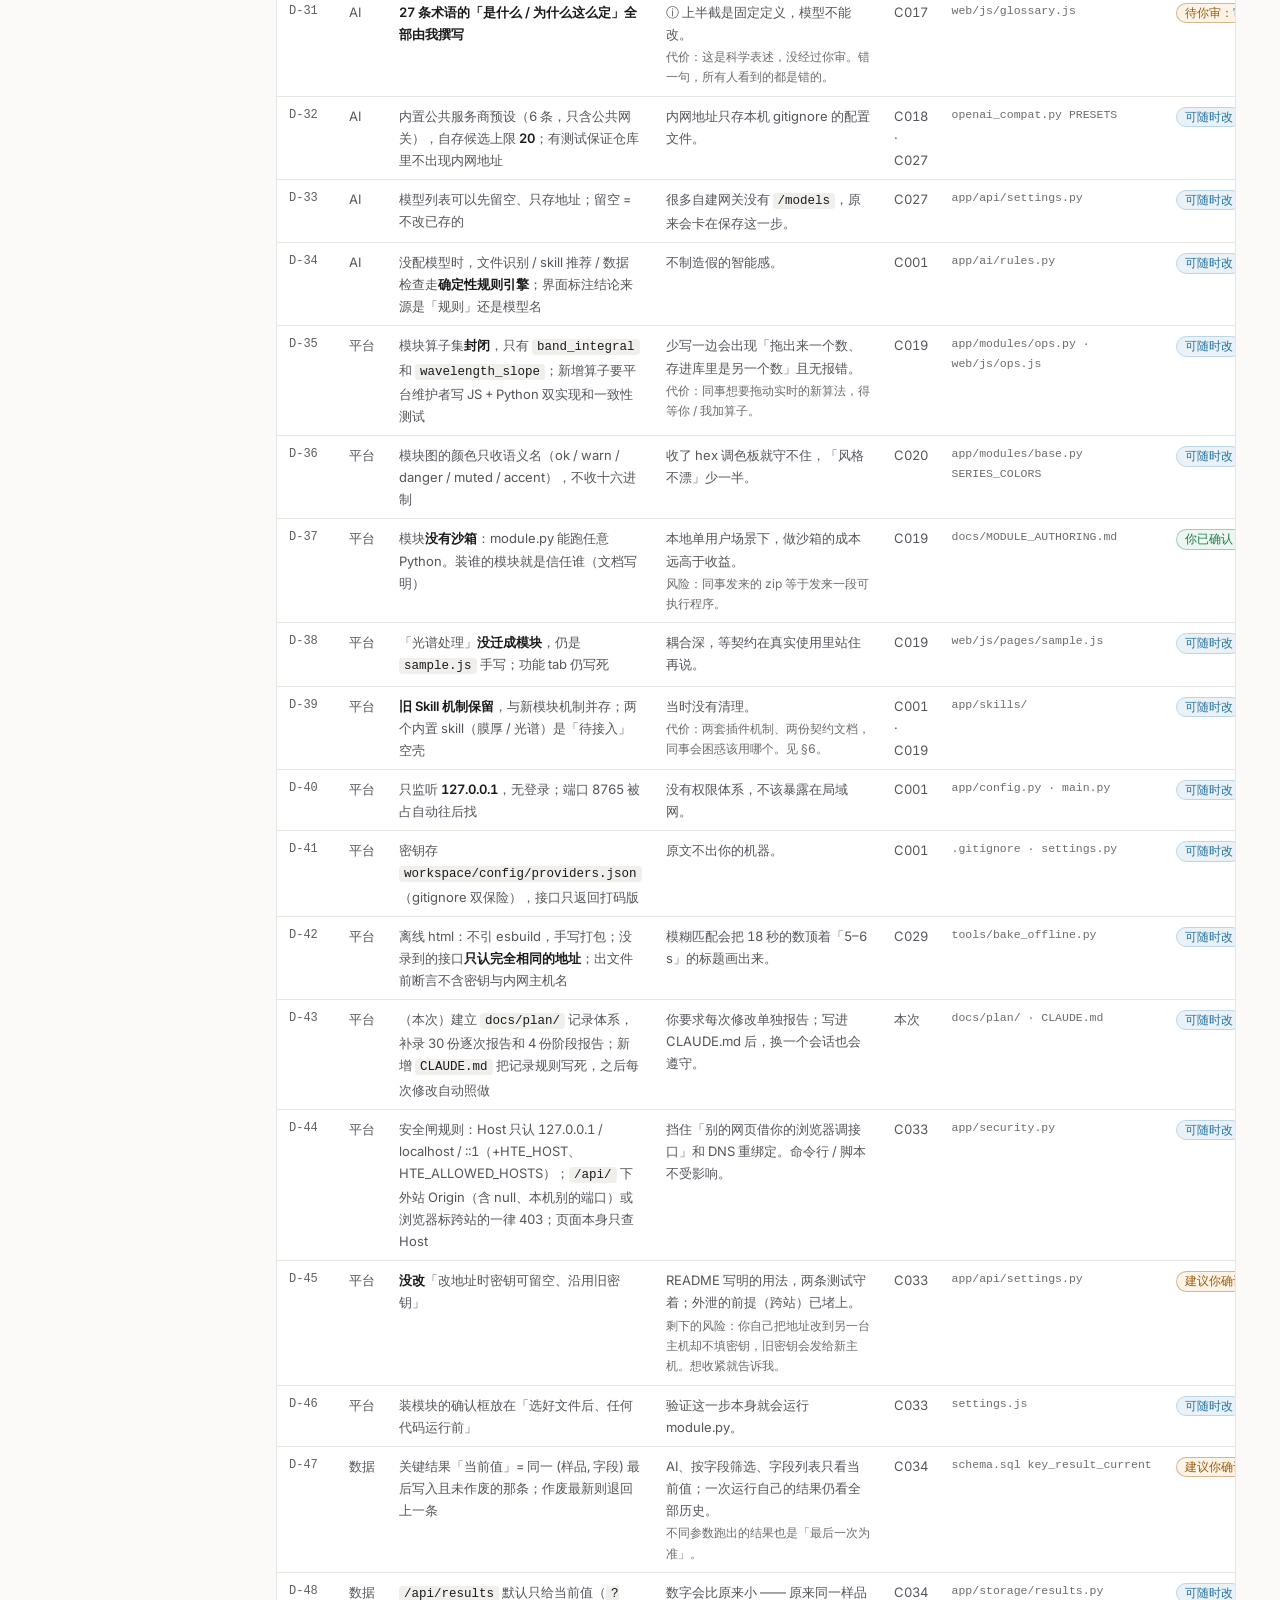
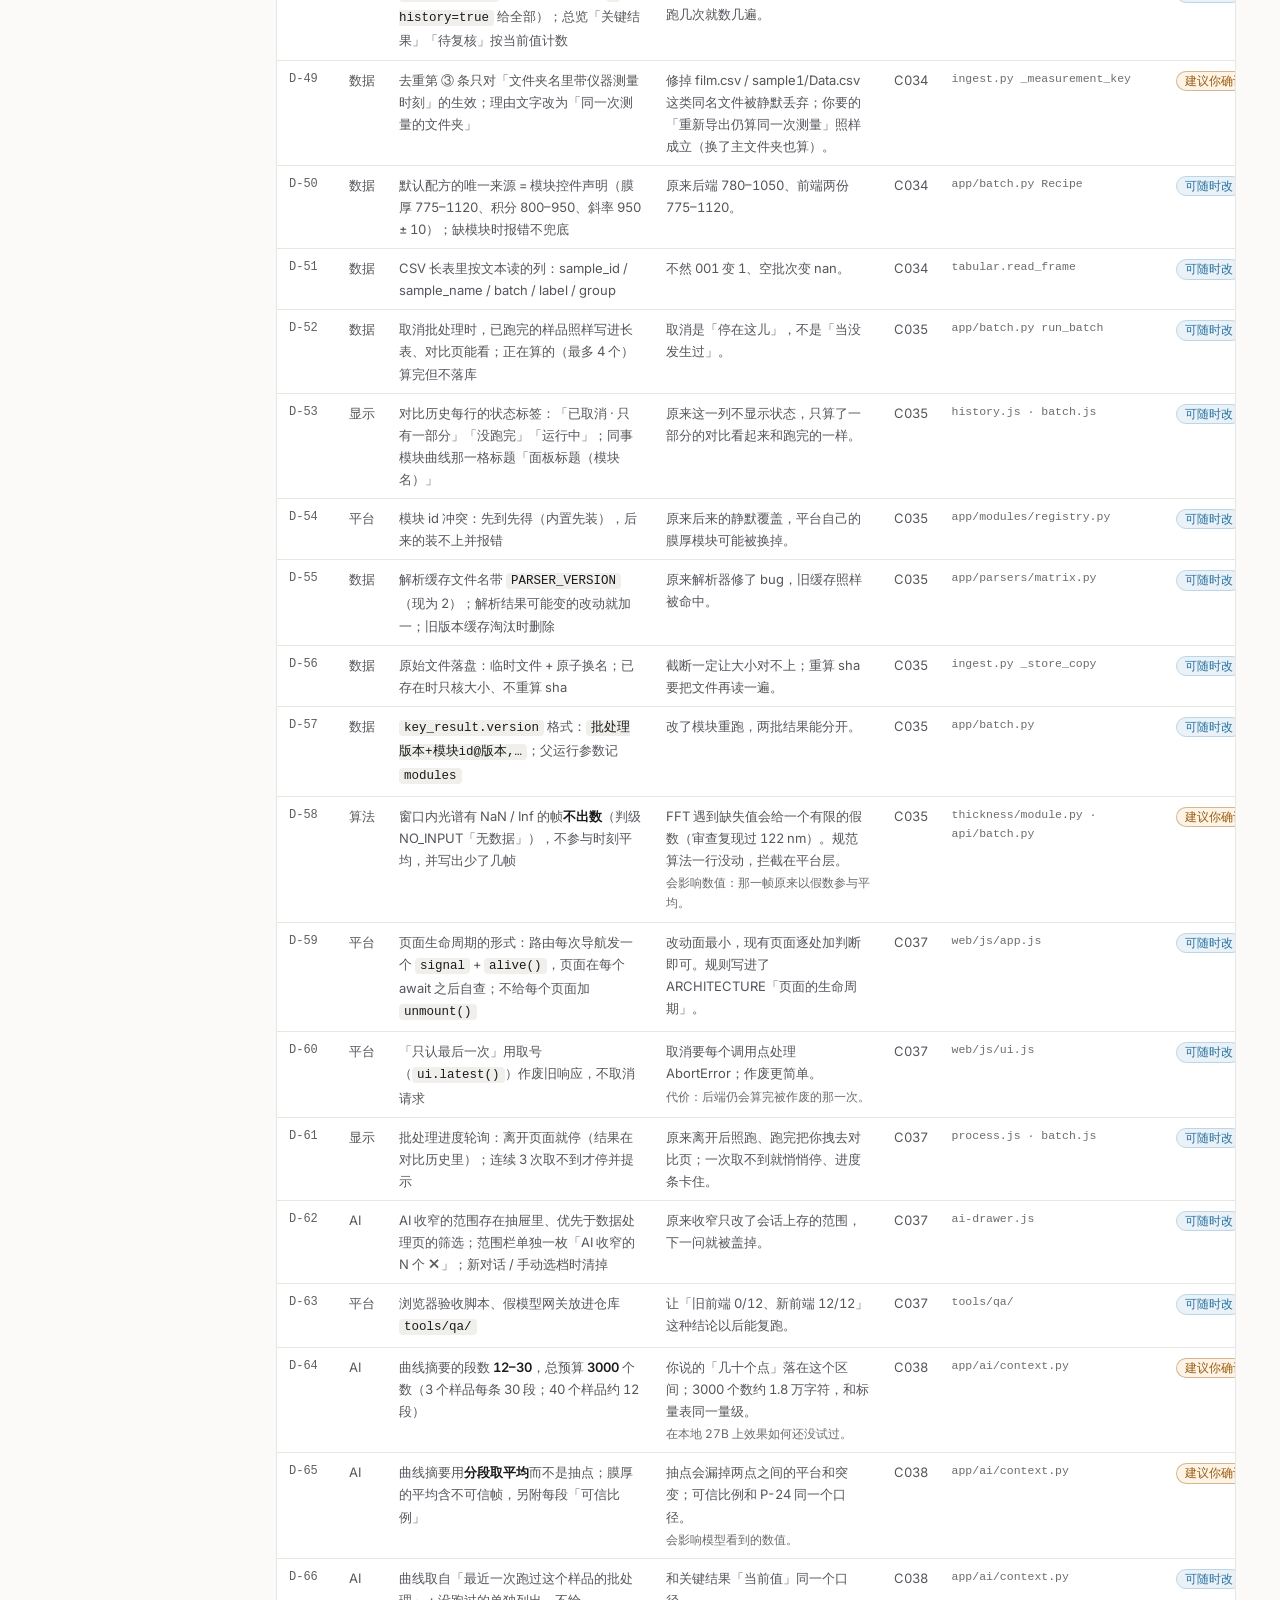
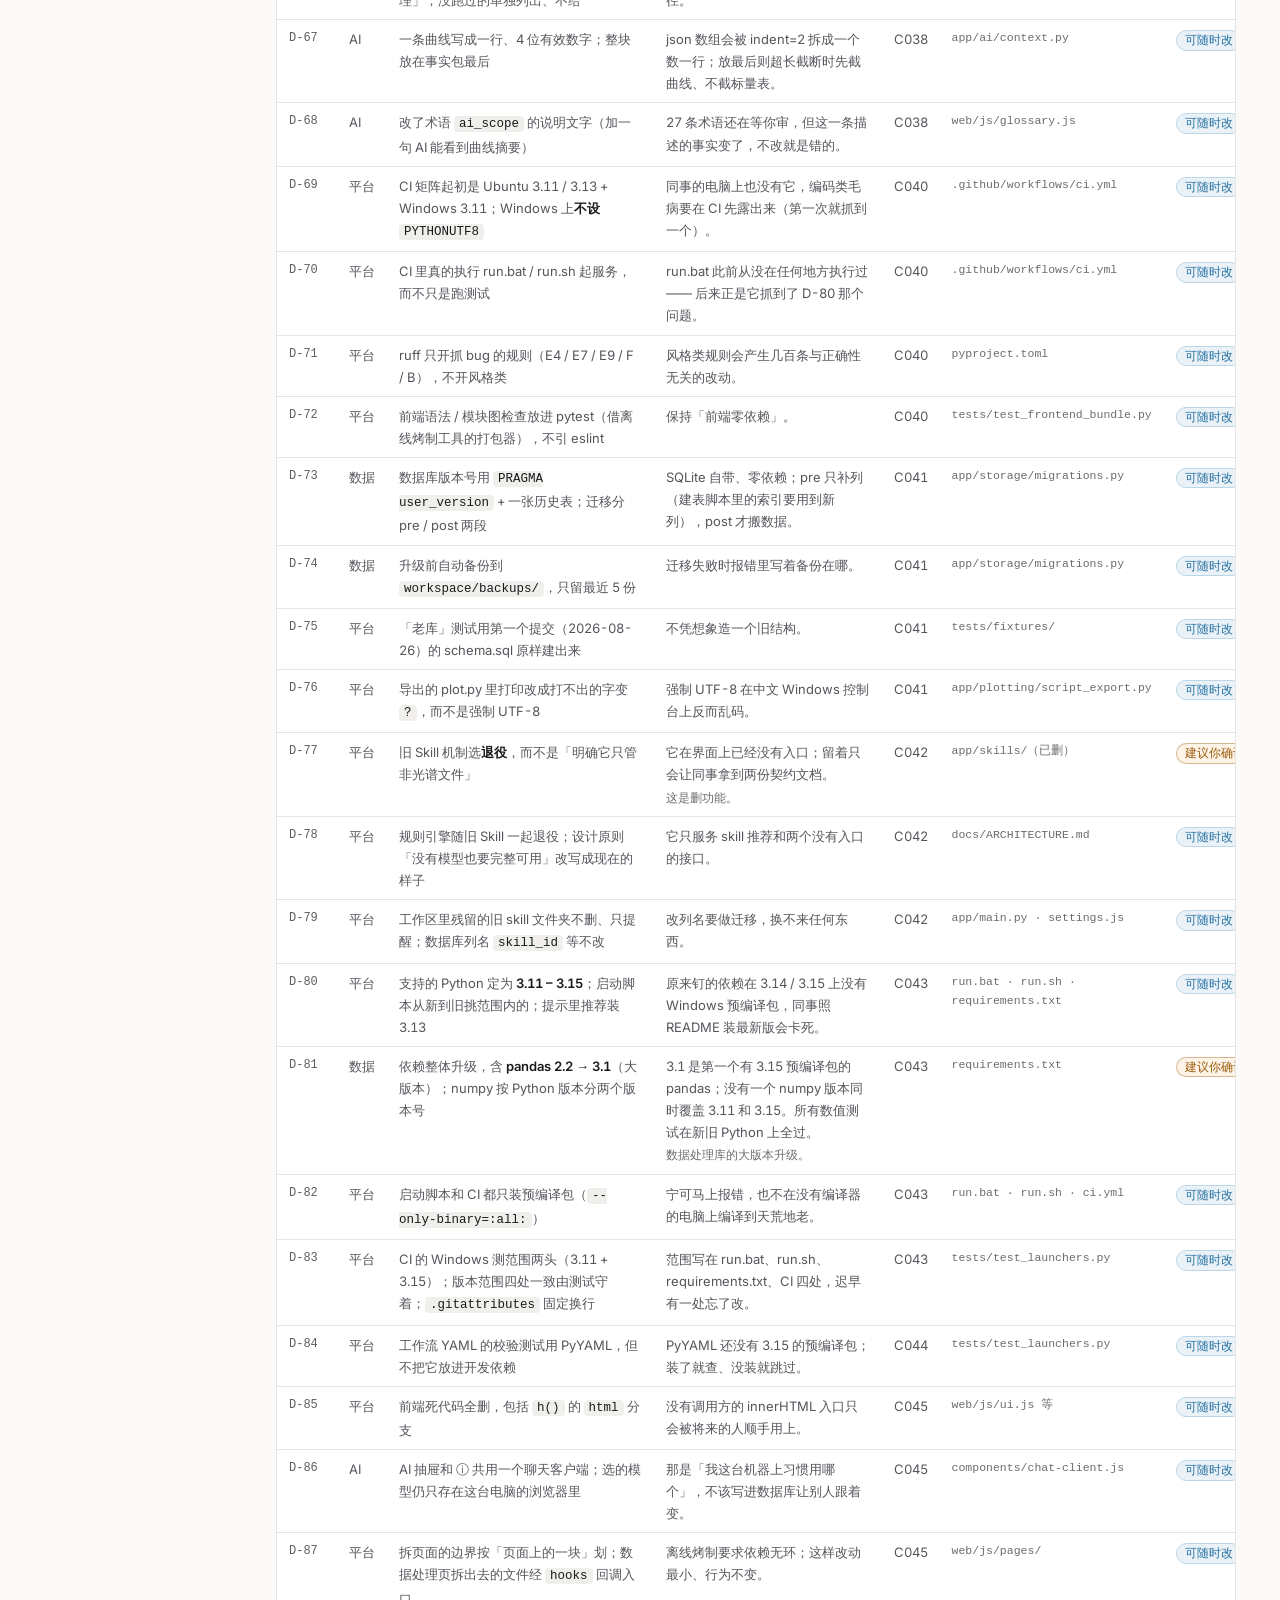
==== commit e381fdb7: "C075 技术债（后端三）：请求体都有模型 —— /api/docs 看得出参数，拼错的键回 400 Co-Authored-By: Claude Opus 5.5 <noreply@anthropi" ====
--- a/docs/plan/index.html
+++ b/docs/plan/index.html
@@ -189,11 +189,11 @@
     <span>基于提交 <code>14f5d19</code></span><span>分支 <code>claude/trusting-ride-pvg4aa</code></span>
   </div>
   <div class="cards">
-    <div class="card"><div class="k">修改报告</div><div class="v">74</div><div class="d">C001 – C074</div></div>
+    <div class="card"><div class="k">修改报告</div><div class="v">75</div><div class="d">C001 – C075</div></div>
     <div class="card"><div class="k">阶段</div><div class="v">P1–P18</div><div class="d">P18 = 全项目体检 + 交接文档</div></div>
     <div class="card"><div class="k">测试</div><div class="v">586</div><div class="d">全部通过；CI 每次推送都跑；另有浏览器验收 11 组（12 + 15 + 13 + 8 + 13 + 22 + 15 + 5 + 8 + 10 + 11 条）</div></div>
     <div class="card"><div class="k">你明确指定的</div><div class="v">58</div><div class="d">P-01 … P-58（P-54 … P-58 是 QFLS 成像的规格）</div></div>
-    <div class="card"><div class="k">我自行决定的</div><div class="v">194</div><div class="d">D-01 … D-194，<b>27</b> 项还待你确认</div></div>
+    <div class="card"><div class="k">我自行决定的</div><div class="v">195</div><div class="d">D-01 … D-195，<b>27</b> 项还待你确认</div></div>
     <div class="card"><div class="k">自查发现</div><div class="v">30 / 30</div><div class="d"><b>全部处理完</b>（P10 12 条 · P11 11 条 · P12 7 条）</div></div>
   </div>
 </header>
@@ -570,6 +570,7 @@
 <tr data-c="平台"><td class="id">D-192</td><td class="nowrap">平台</td><td>批处理：找不到文件的样品在主线程里先记失败、不进计算线程；落库出错时撤掉剩下没开始的样品、立即报错（已写入的保留）</td><td>原来计算线程里读库（还会写 missing），落库出错要等剩下的全部算完才报。</td><td>C074</td><td class="loc">app/batch.py _resolve_path · run_batch</td><td><span class="chip info">可随时改</span></td></tr>
 <tr data-c="算法"><td class="id">D-193</td><td class="nowrap">算法</td><td>QFLS 扣分表里的 <code>metric / label / unit / abs</code> 是口径，处理时不能覆盖（只能改数字）</td><td>分数完全由参数表驱动之后，口径若能随手改，同一个「分数」就不是同一套方法了。</td><td>C074</td><td class="loc">app/qfls/metrics.py PARAMS["score"] · pipeline.merge_params</td><td><span class="chip info">可随时改</span></td></tr>
 <tr data-c="平台"><td class="id">D-194</td><td class="nowrap">平台</td><td>任务中断收尾由各任务注册的 <code>on_interrupted</code> 做；批处理的收尾把所有「运行中」的分析运行标失败</td><td>原来两份收尾分在任务队列和 main.py 里，各管各的。</td><td>C074</td><td class="loc">app/tasks.py register · app/batch.py · app/qfls/task.py</td><td><span class="chip info">可随时改</span></td></tr>
+<tr data-c="平台"><td class="id">D-195</td><td class="nowrap">平台</td><td>请求体只收声明过的键（<code>app/api/bodies.py</code>），别的键回 400「不认识的参数」；<code>POST /api/settings</code> 例外（任意键，按 editable 核对）</td><td>原来拼错一个键静悄悄地被当成没给。</td><td>C075</td><td class="loc">app/api/bodies.py · app/main.py bad_request</td><td><span class="chip info">可随时改</span></td></tr>
     </tbody>
   </table></div>
 </section>
@@ -842,6 +843,7 @@
 <tr><td class="id"><a href="changes/C072_2026-11-09_本提交.md">C072</a></td><td class="nowrap">11-09</td><td>P18</td><td>P18 收尾：阶段报告 + 计划文档 v10</td><td class="small">记录规则（阶段结束）</td></tr>
 <tr><td class="id"><a href="changes/C073_2026-11-10_本提交.md">C073</a></td><td class="nowrap">11-10</td><td>P19</td><td>技术债（后端一）：公用工具合成一份（app/util）、NotFound、时间与 id 一种写法</td><td class="small">你的要求（修技术债）</td></tr>
 <tr><td class="id"><a href="changes/C074_2026-11-10_本提交.md">C074</a></td><td class="nowrap">11-10</td><td>P19</td><td>技术债（后端二）：业务逻辑搬出路由、流式响应共用、批处理线程不碰库、上限、任务中断钩子、QFLS 分数由参数表驱动</td><td class="small">你的要求（修技术债）</td></tr>
+<tr><td class="id"><a href="changes/C075_2026-11-10_本提交.md">C075</a></td><td class="nowrap">11-10</td><td>P19</td><td>技术债（后端三）：请求体都有模型 —— /api/docs 看得出参数，拼错的键回 400</td><td class="small">你的要求（修技术债）</td></tr>
     </tbody>
   </table></div>
 </section>
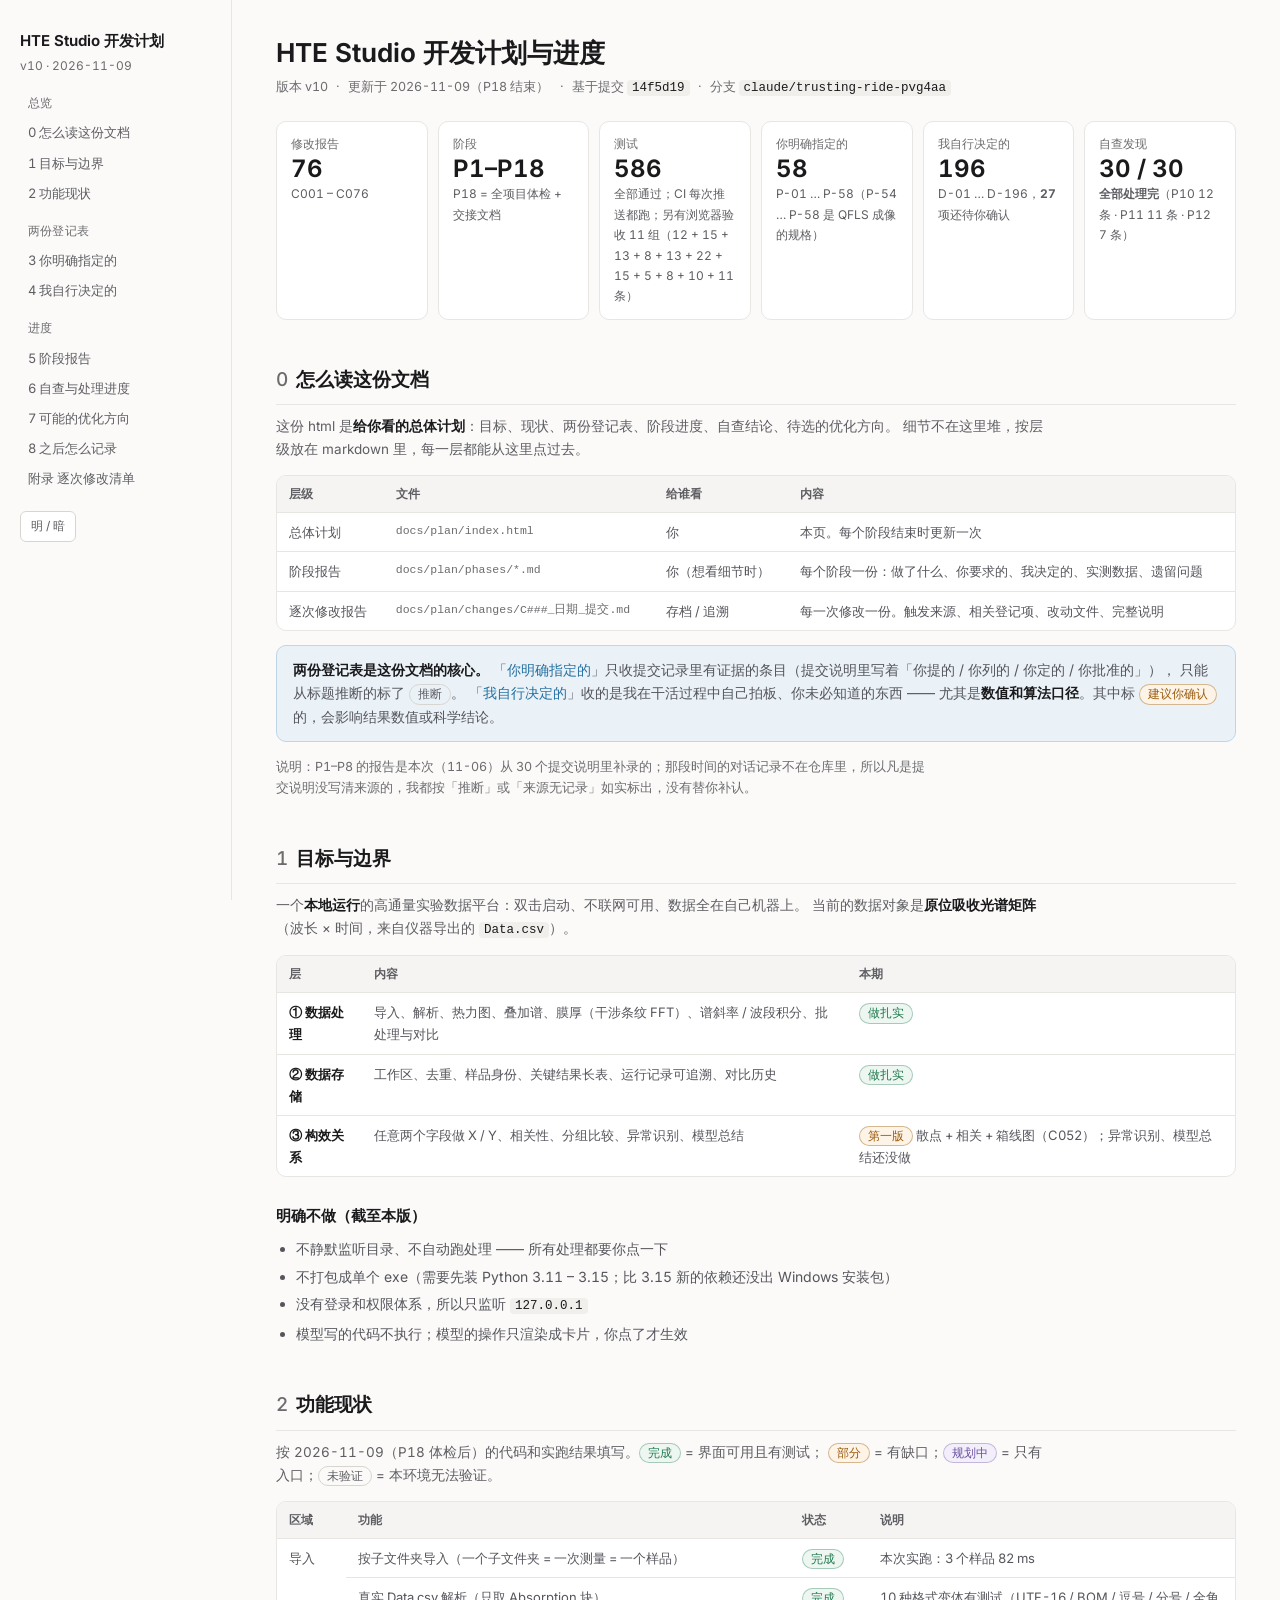
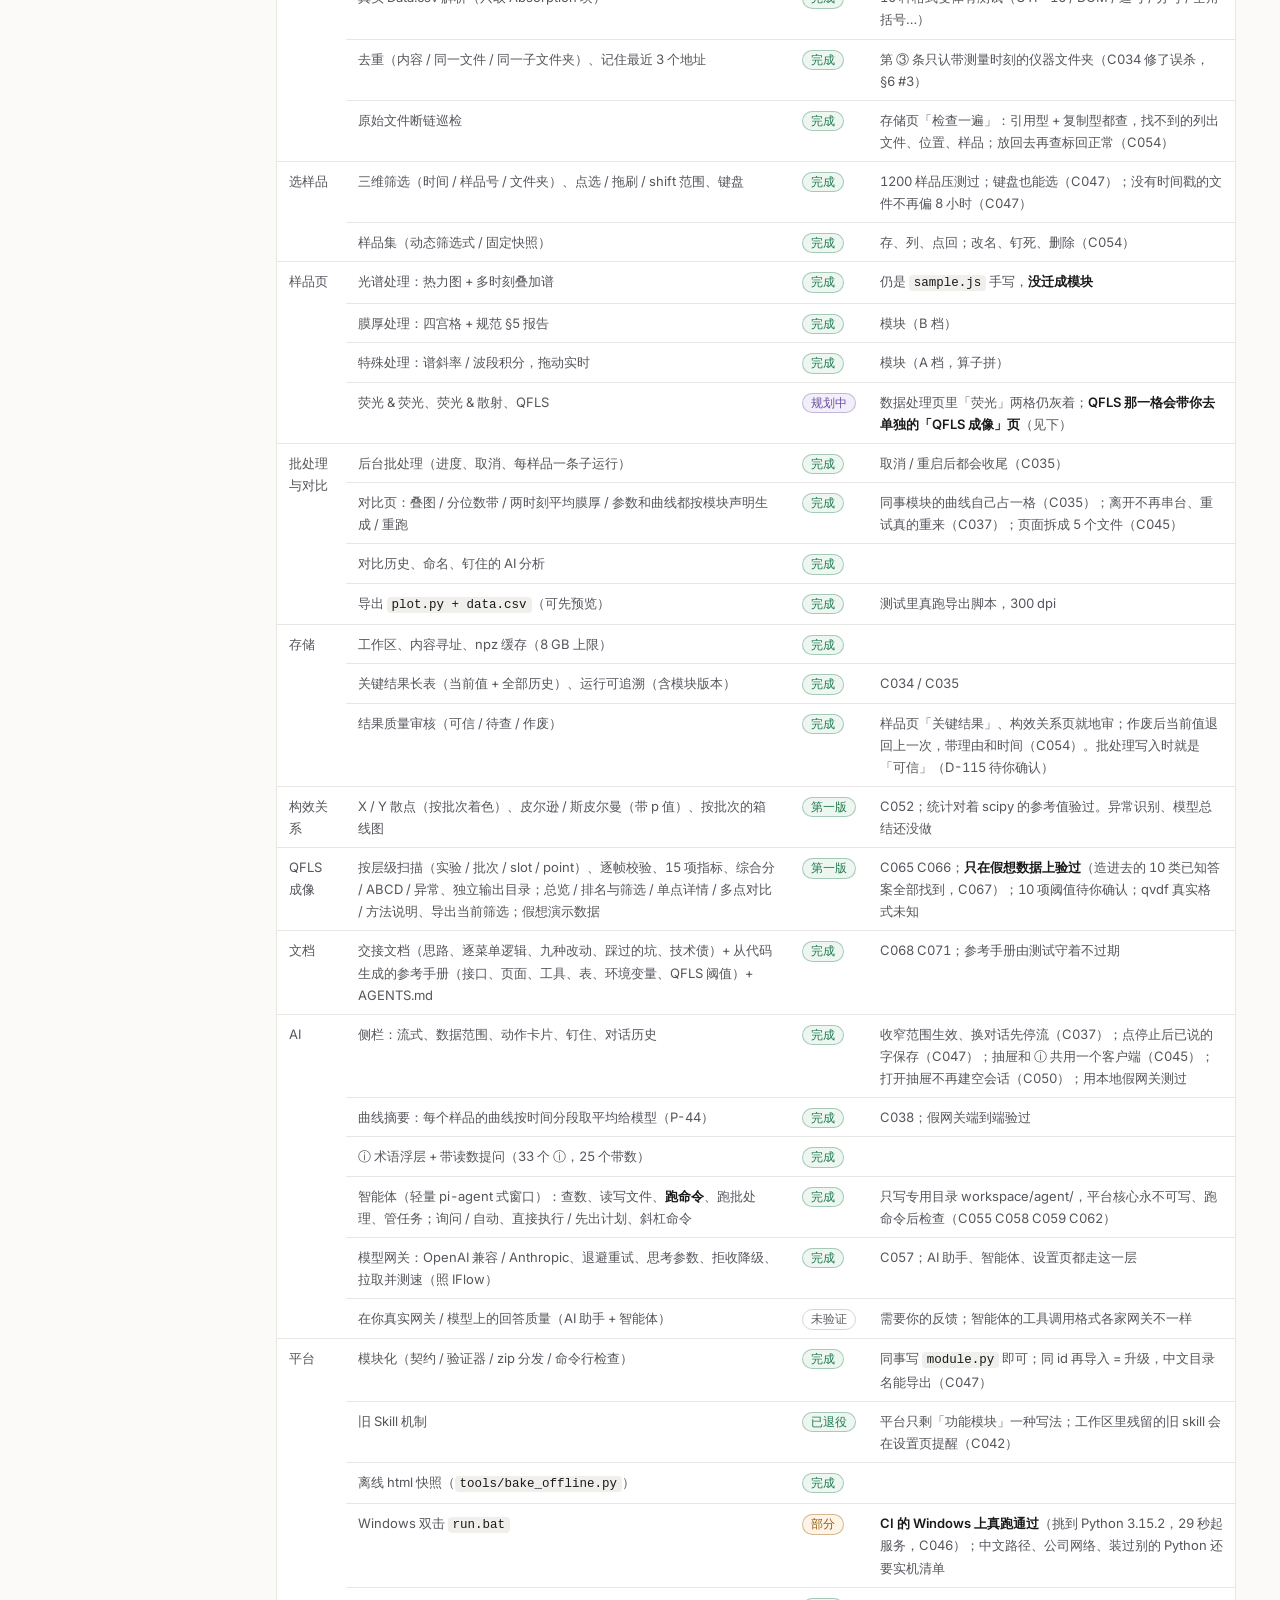
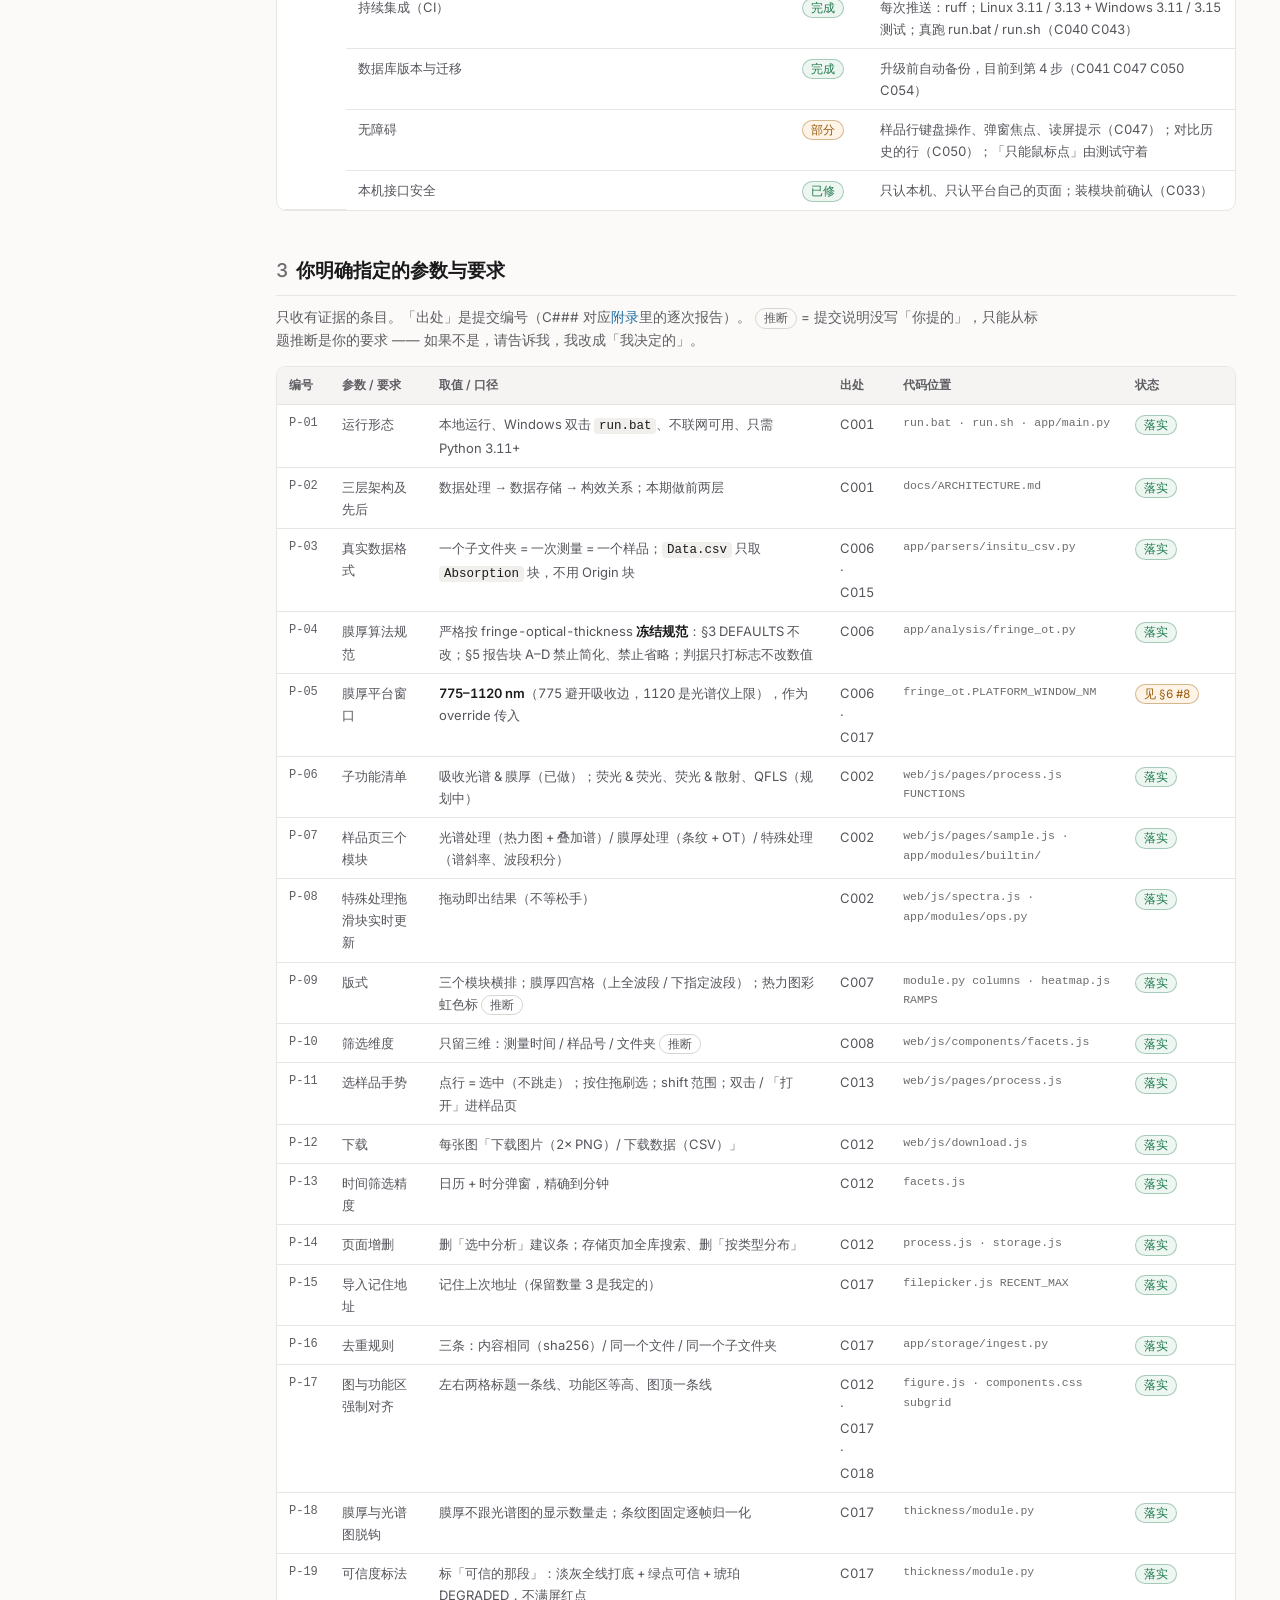
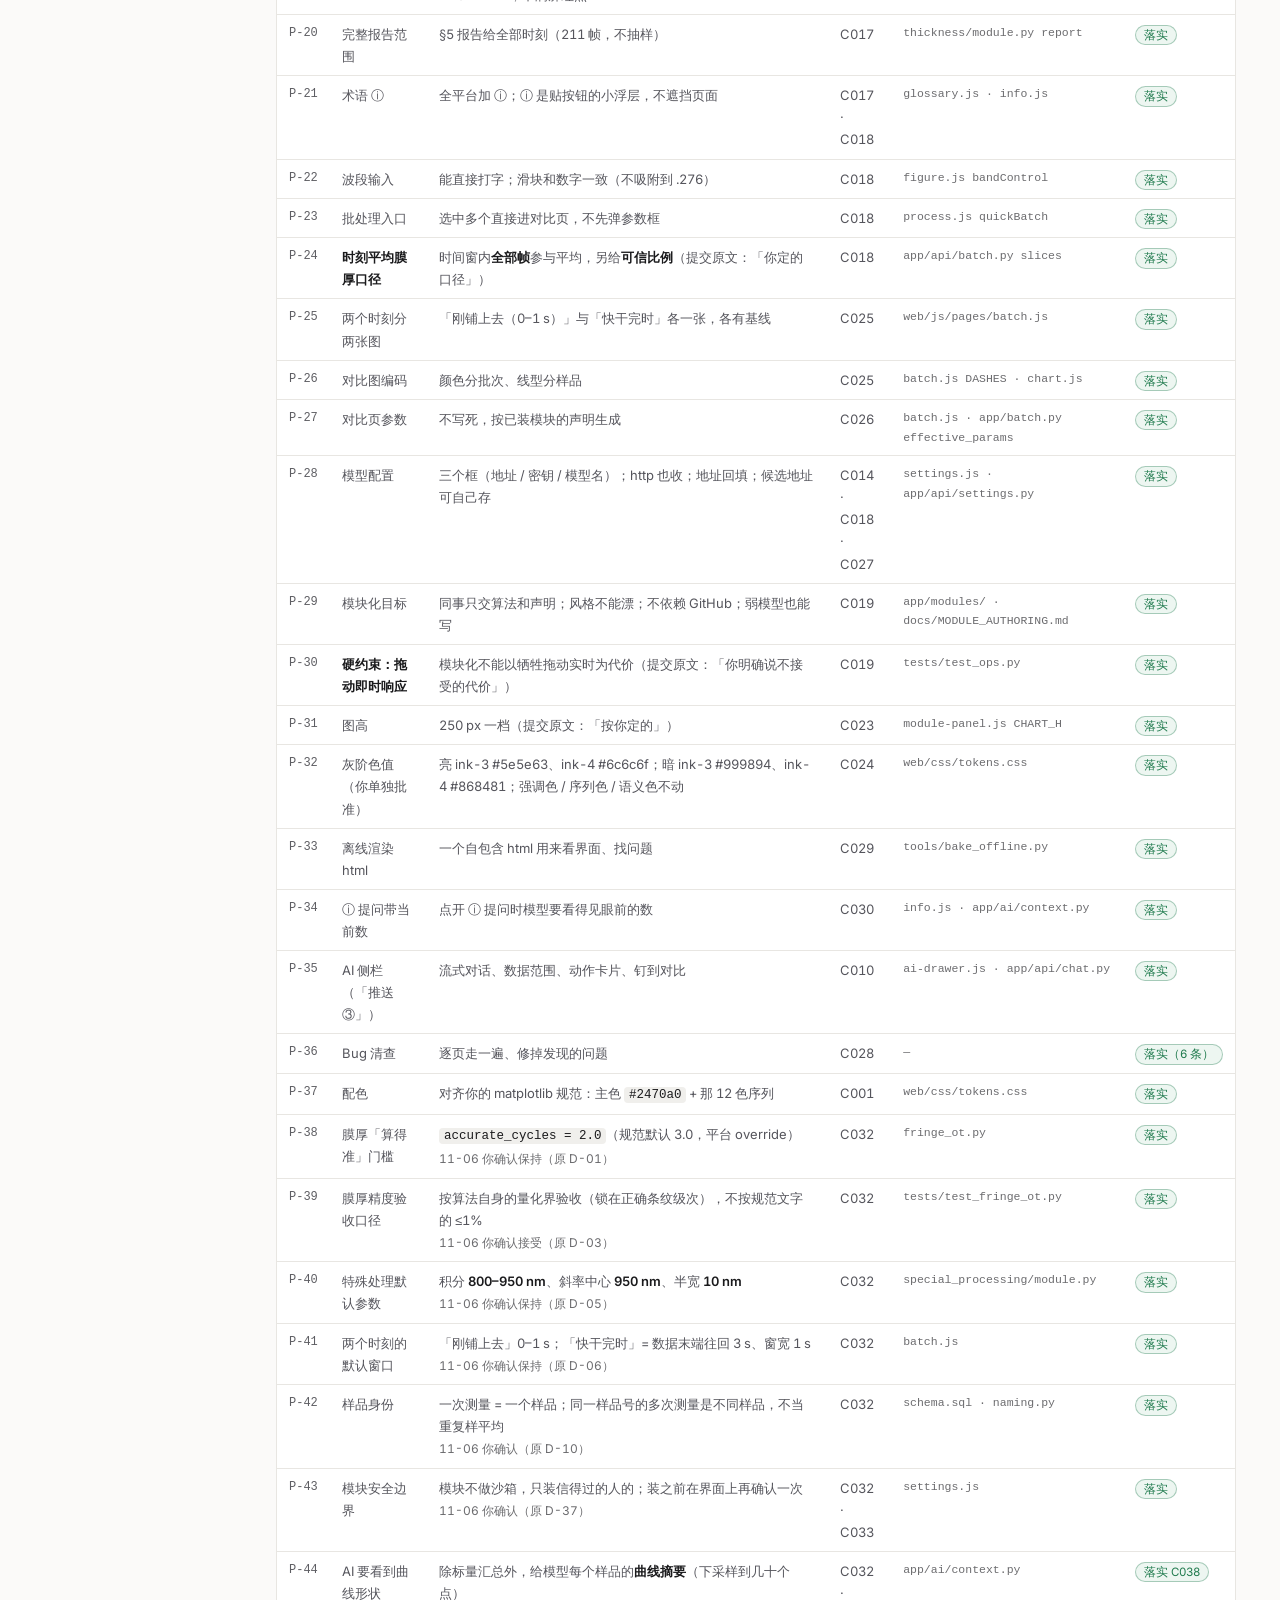
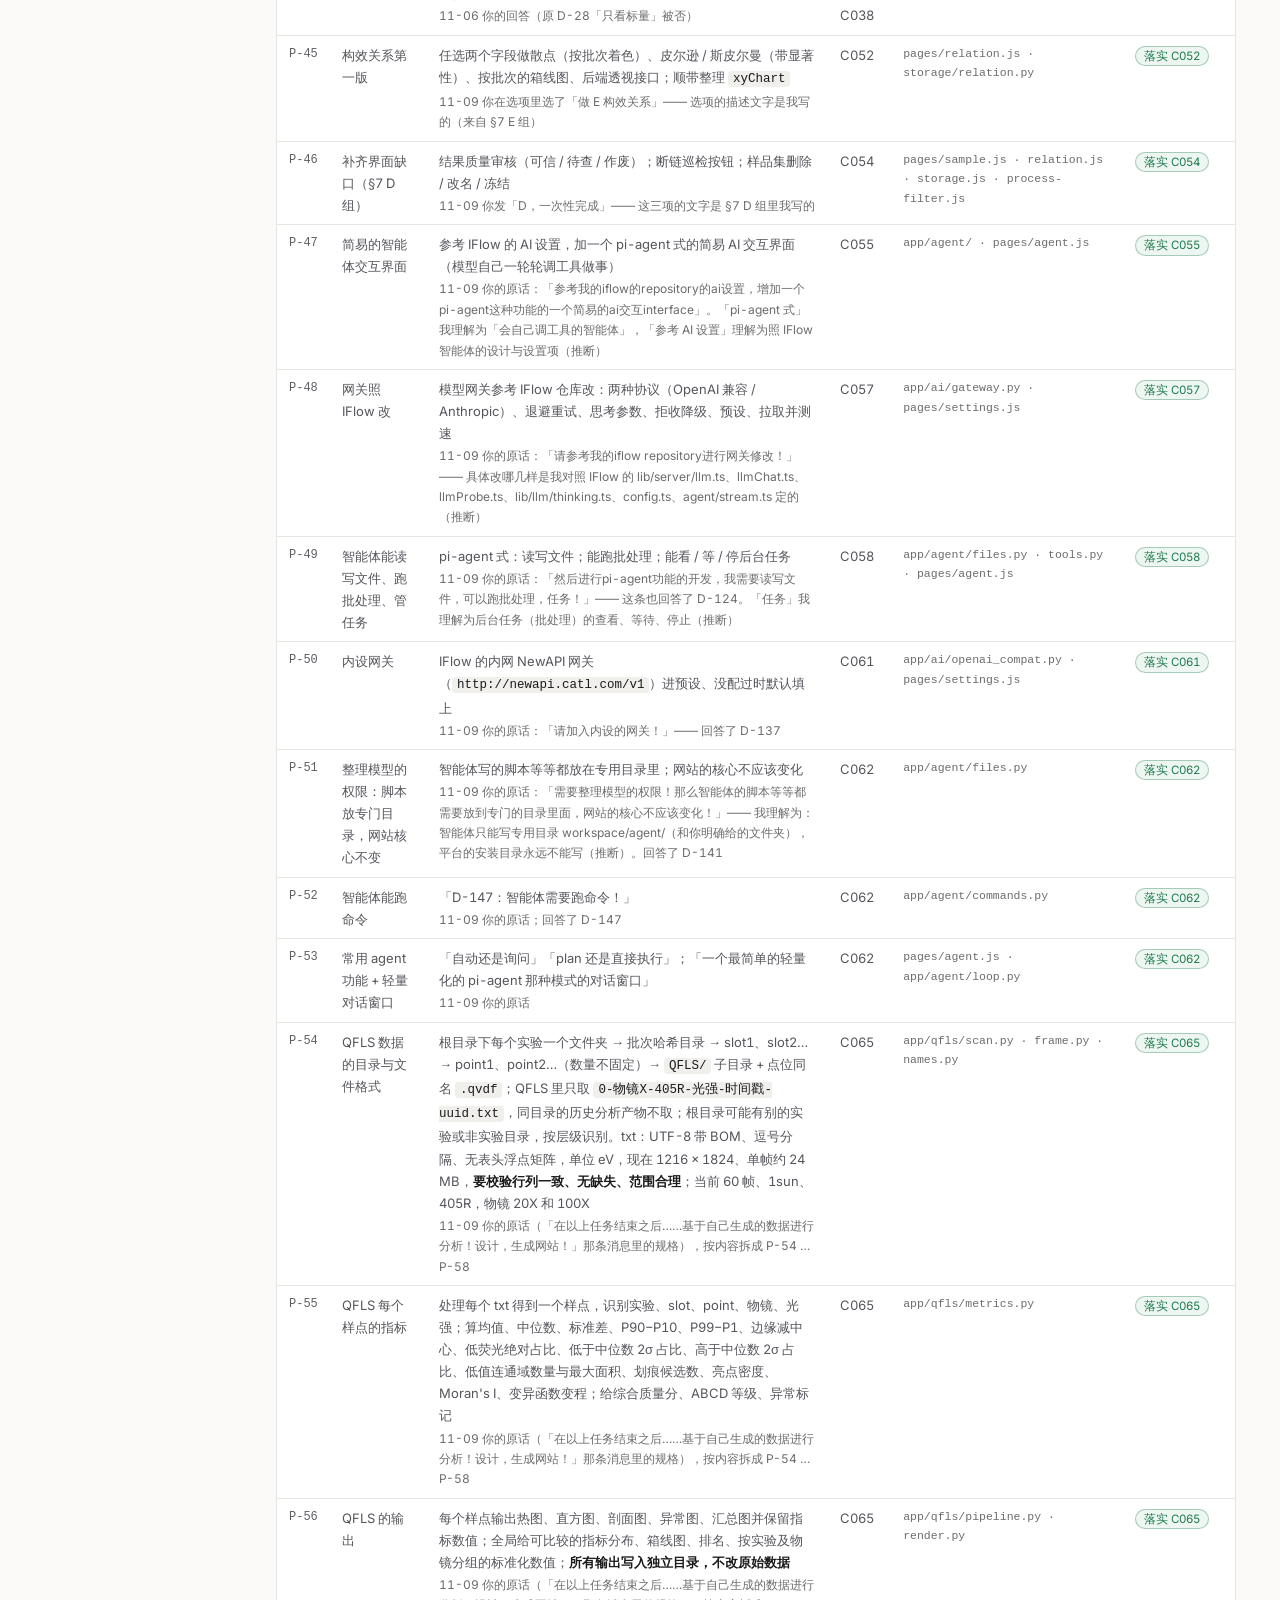
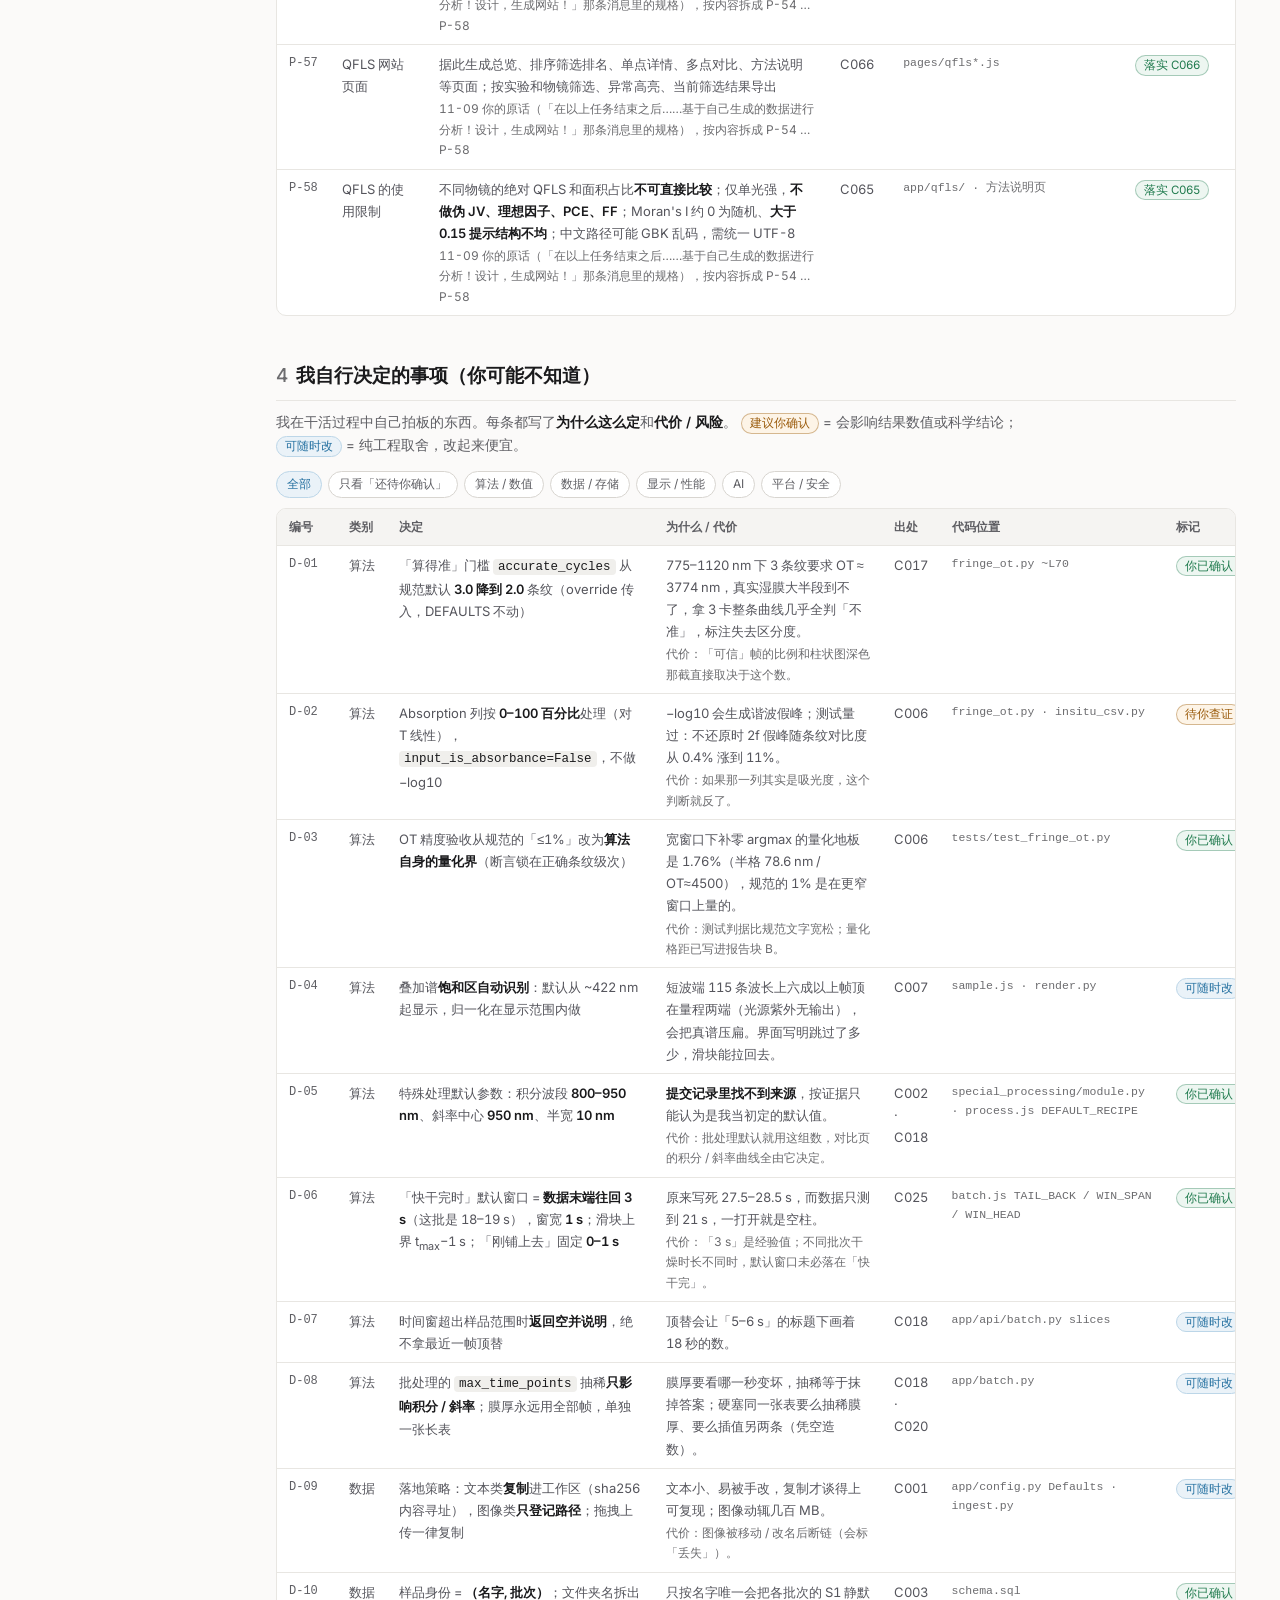
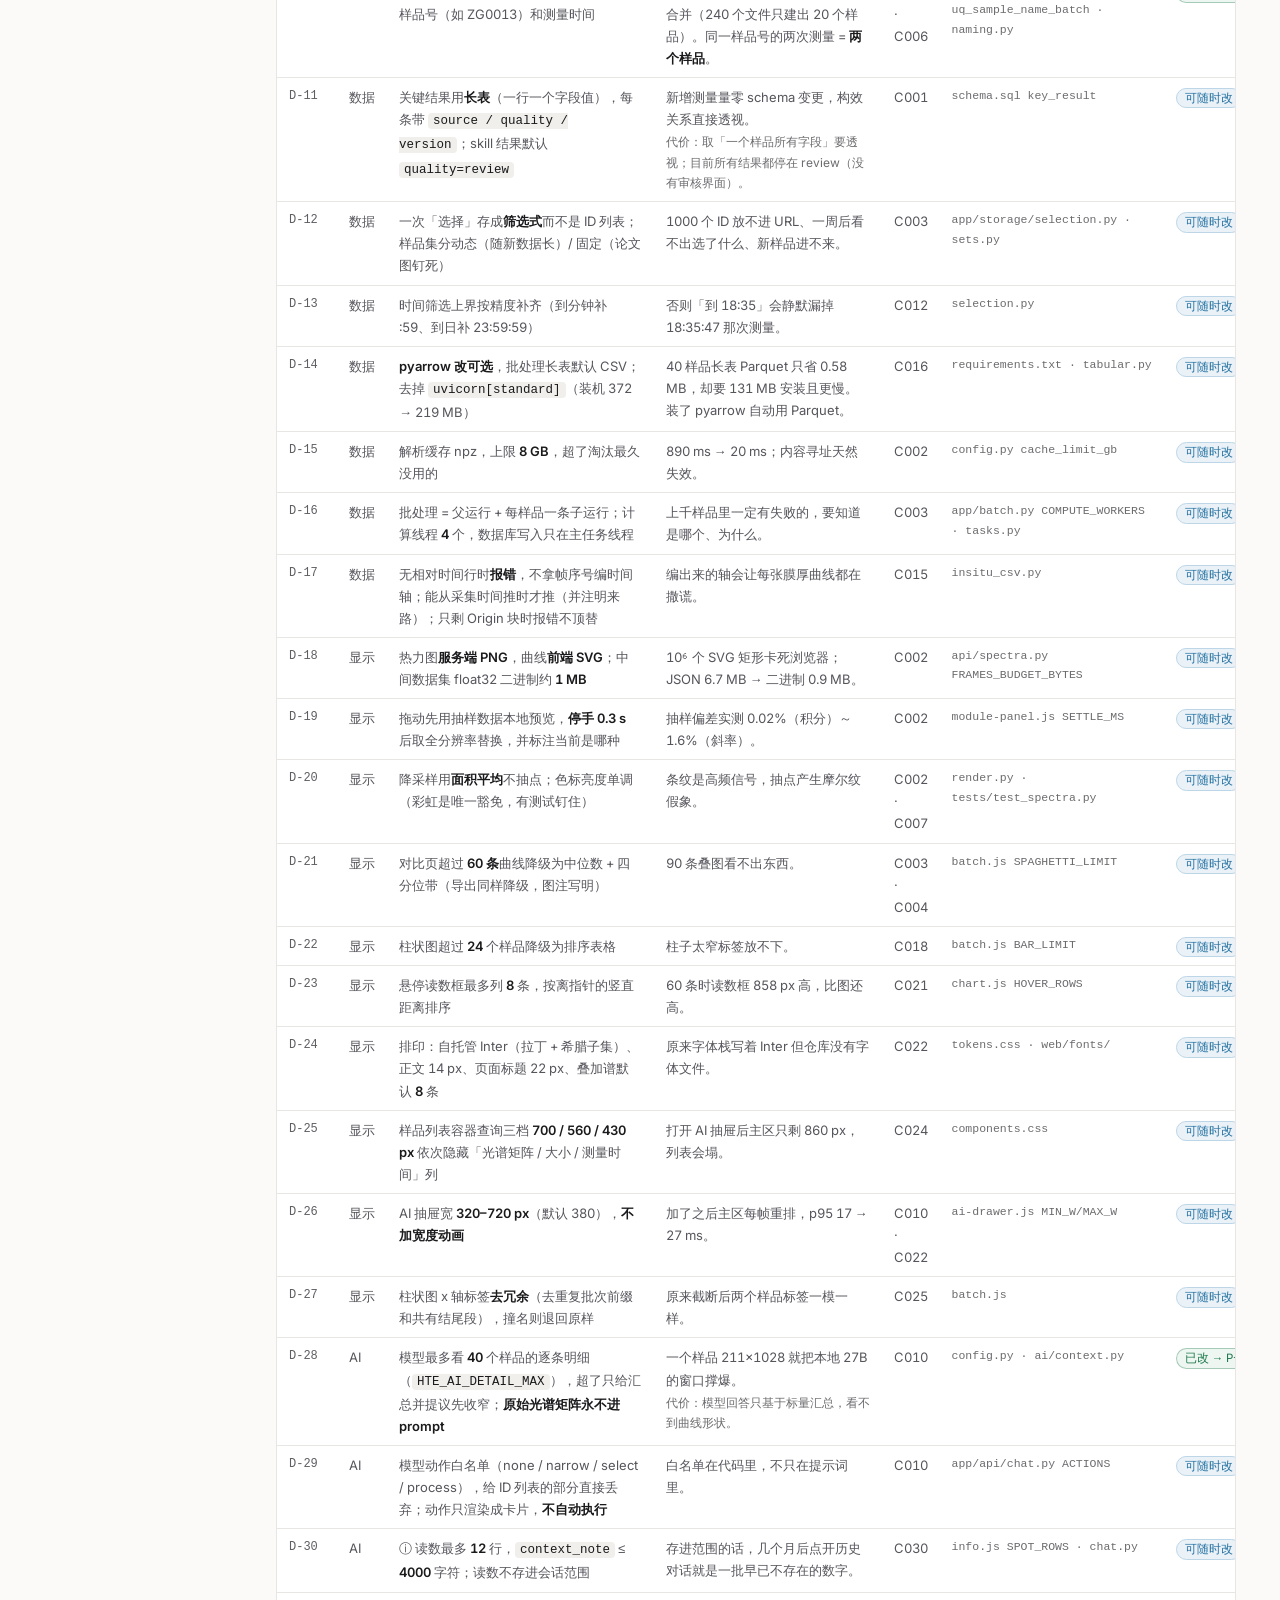
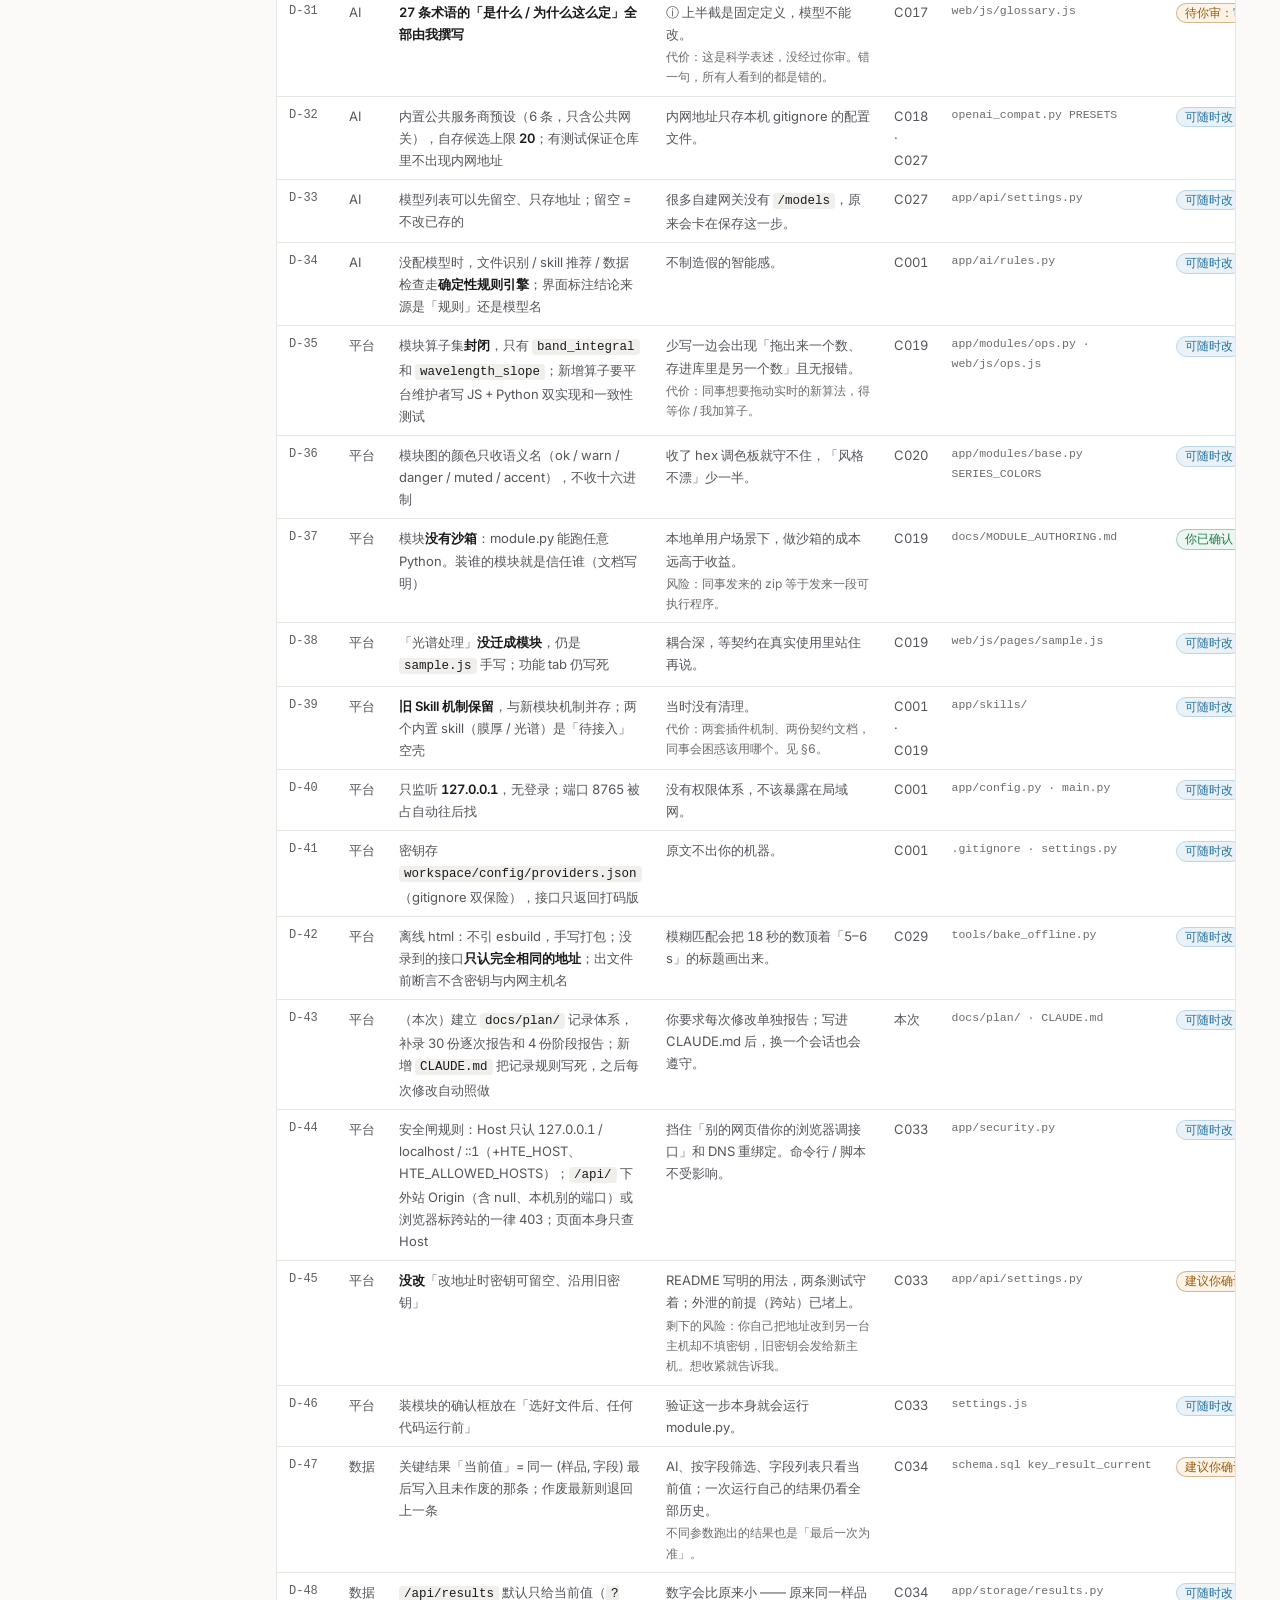
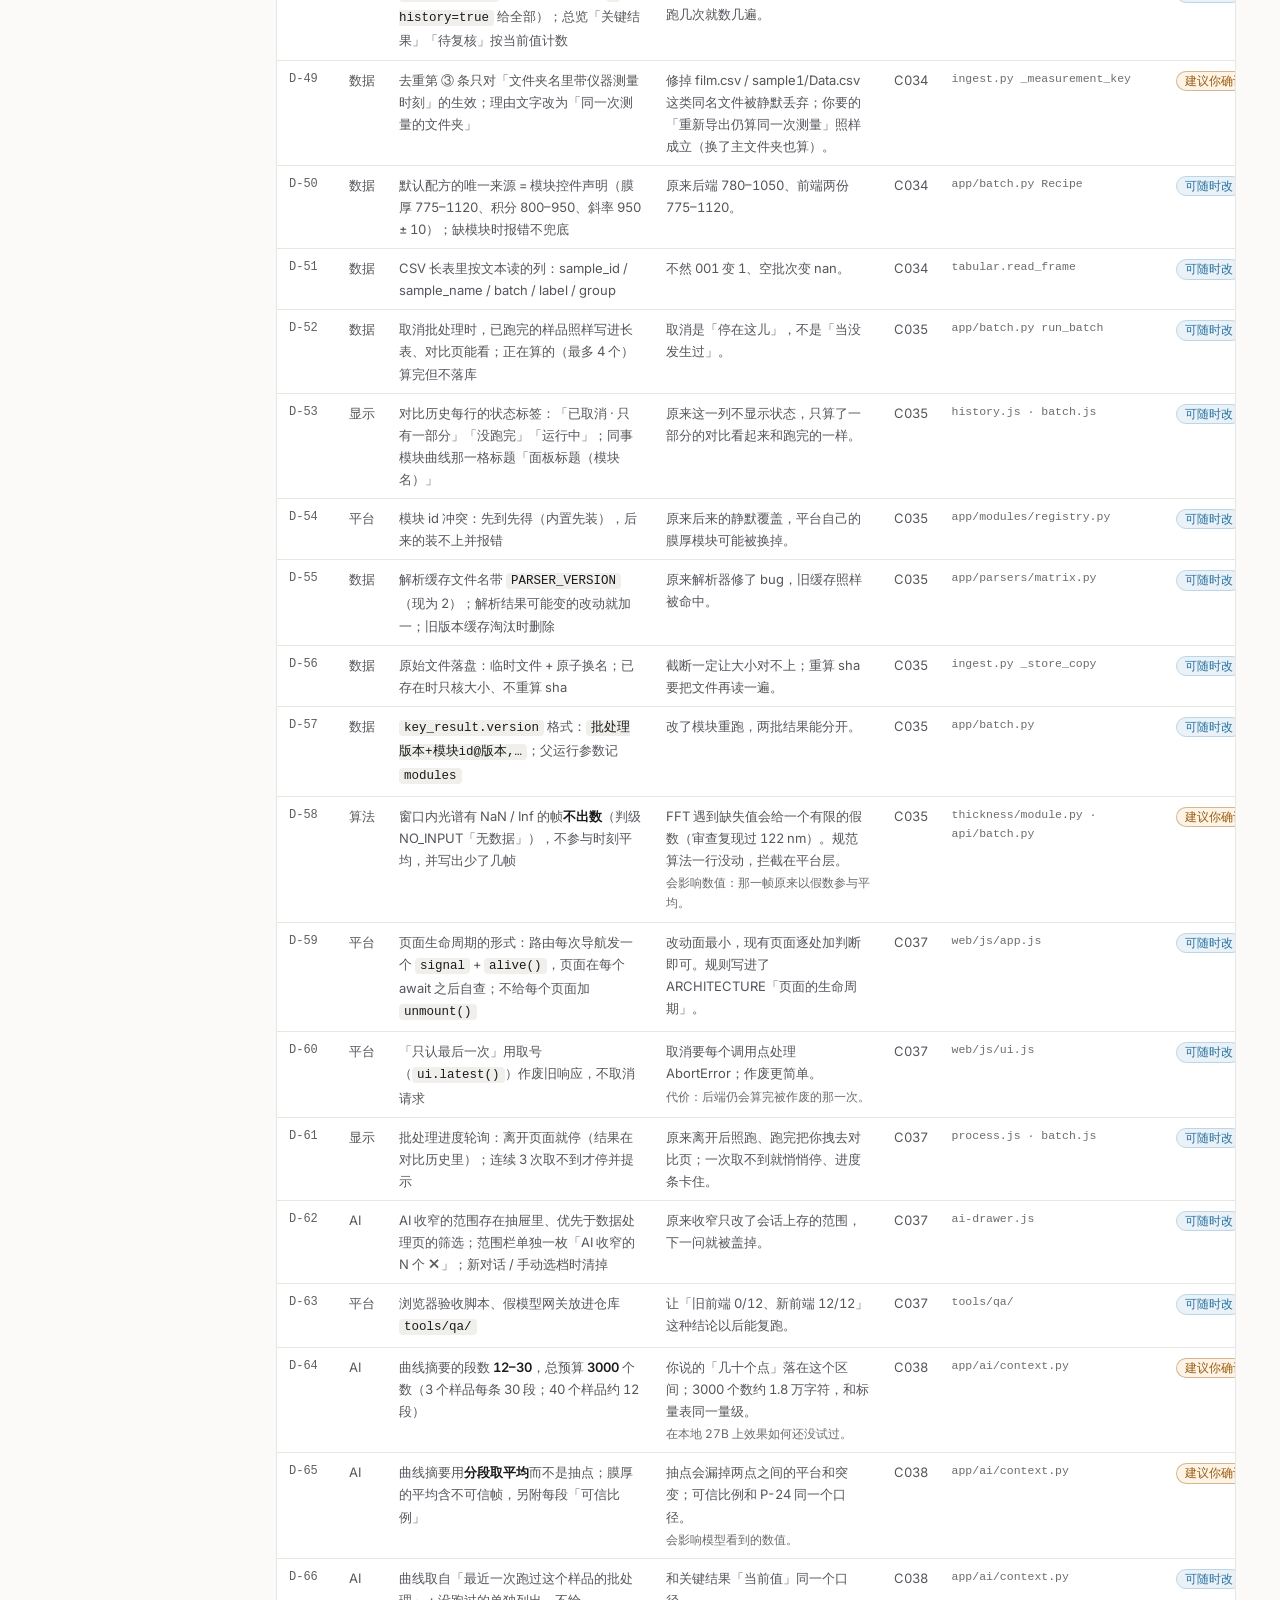
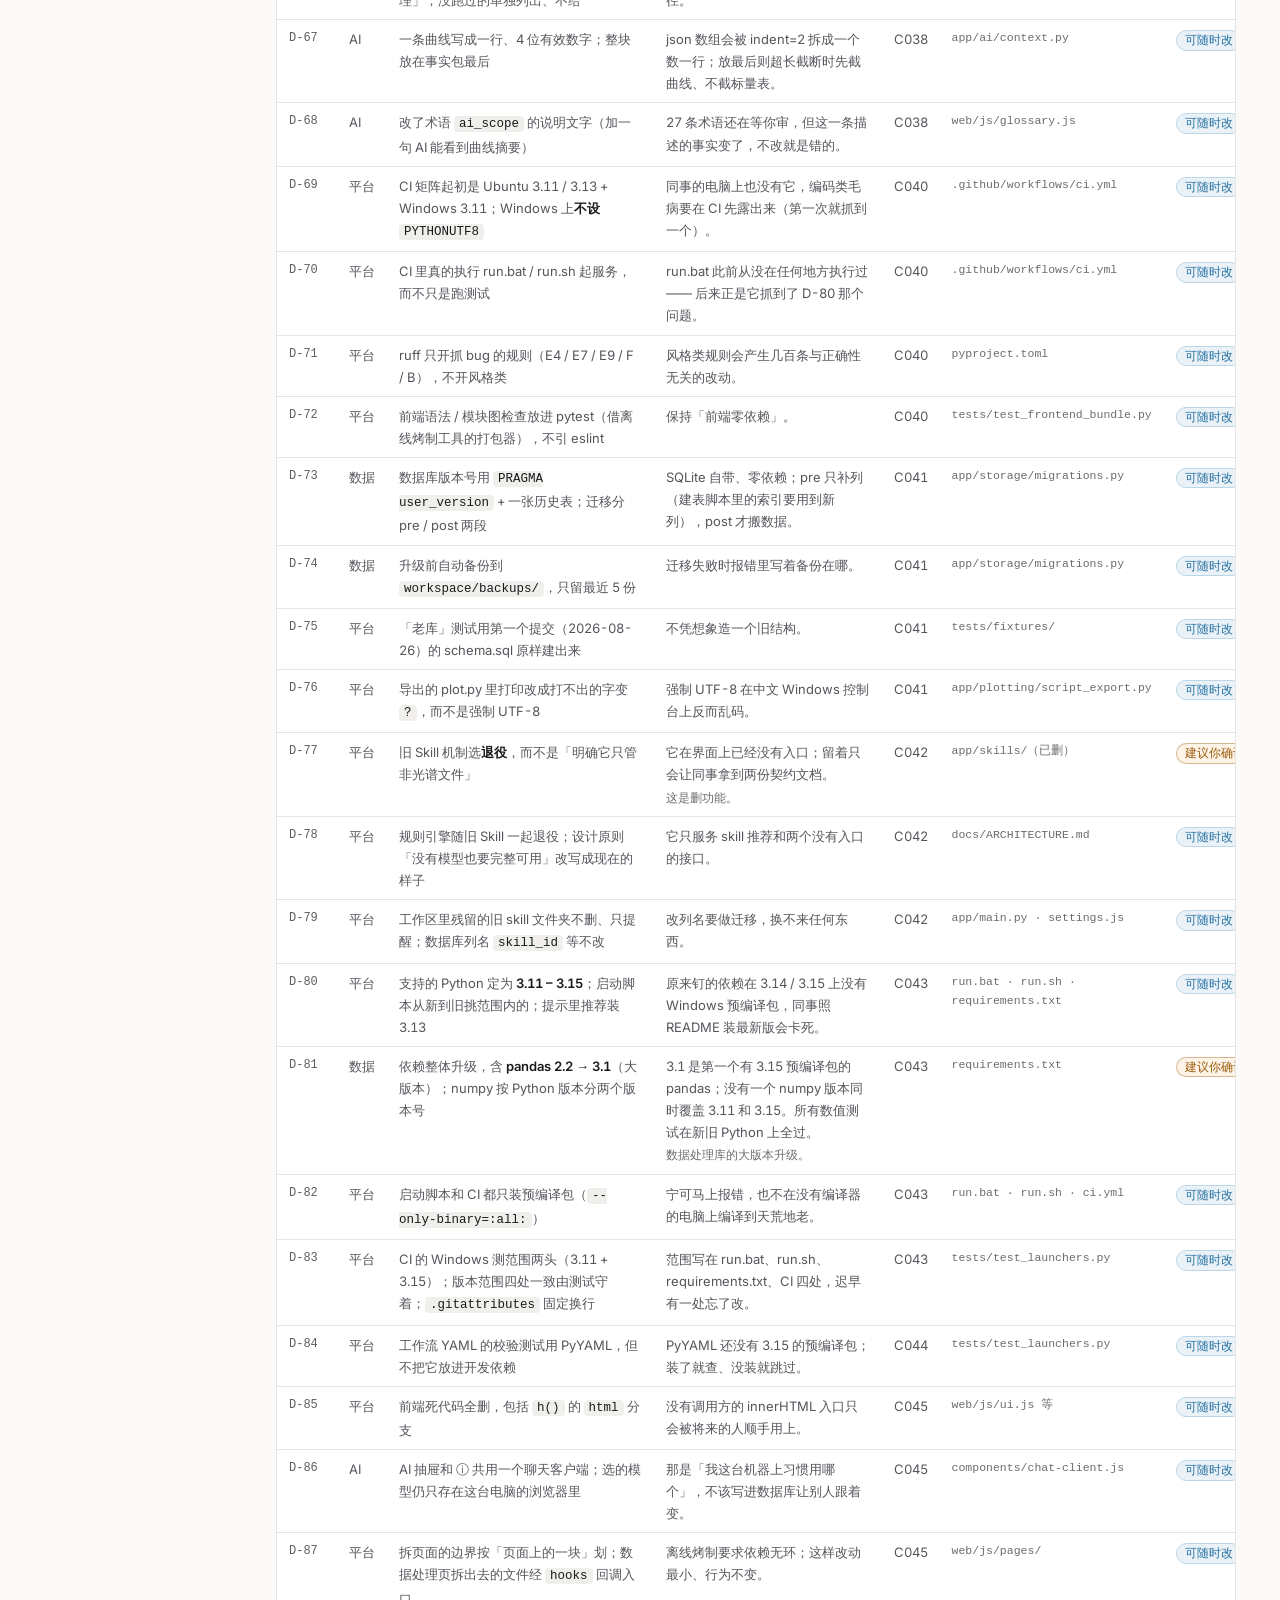
==== commit dacbfcbe: "C076 技术债（前端一）：共用组件只留一份、离开页面真的中止请求、设置页不靠全局事件、智能体报错、长行 Co-Authored-By: Claude Opus 5.5 <noreply@anthro" ====
--- a/docs/plan/index.html
+++ b/docs/plan/index.html
@@ -189,11 +189,11 @@
     <span>基于提交 <code>14f5d19</code></span><span>分支 <code>claude/trusting-ride-pvg4aa</code></span>
   </div>
   <div class="cards">
-    <div class="card"><div class="k">修改报告</div><div class="v">75</div><div class="d">C001 – C075</div></div>
+    <div class="card"><div class="k">修改报告</div><div class="v">76</div><div class="d">C001 – C076</div></div>
     <div class="card"><div class="k">阶段</div><div class="v">P1–P18</div><div class="d">P18 = 全项目体检 + 交接文档</div></div>
     <div class="card"><div class="k">测试</div><div class="v">586</div><div class="d">全部通过；CI 每次推送都跑；另有浏览器验收 11 组（12 + 15 + 13 + 8 + 13 + 22 + 15 + 5 + 8 + 10 + 11 条）</div></div>
     <div class="card"><div class="k">你明确指定的</div><div class="v">58</div><div class="d">P-01 … P-58（P-54 … P-58 是 QFLS 成像的规格）</div></div>
-    <div class="card"><div class="k">我自行决定的</div><div class="v">195</div><div class="d">D-01 … D-195，<b>27</b> 项还待你确认</div></div>
+    <div class="card"><div class="k">我自行决定的</div><div class="v">196</div><div class="d">D-01 … D-196，<b>27</b> 项还待你确认</div></div>
     <div class="card"><div class="k">自查发现</div><div class="v">30 / 30</div><div class="d"><b>全部处理完</b>（P10 12 条 · P11 11 条 · P12 7 条）</div></div>
   </div>
 </header>
@@ -571,6 +571,7 @@
 <tr data-c="算法"><td class="id">D-193</td><td class="nowrap">算法</td><td>QFLS 扣分表里的 <code>metric / label / unit / abs</code> 是口径，处理时不能覆盖（只能改数字）</td><td>分数完全由参数表驱动之后，口径若能随手改，同一个「分数」就不是同一套方法了。</td><td>C074</td><td class="loc">app/qfls/metrics.py PARAMS["score"] · pipeline.merge_params</td><td><span class="chip info">可随时改</span></td></tr>
 <tr data-c="平台"><td class="id">D-194</td><td class="nowrap">平台</td><td>任务中断收尾由各任务注册的 <code>on_interrupted</code> 做；批处理的收尾把所有「运行中」的分析运行标失败</td><td>原来两份收尾分在任务队列和 main.py 里，各管各的。</td><td>C074</td><td class="loc">app/tasks.py register · app/batch.py · app/qfls/task.py</td><td><span class="chip info">可随时改</span></td></tr>
 <tr data-c="平台"><td class="id">D-195</td><td class="nowrap">平台</td><td>请求体只收声明过的键（<code>app/api/bodies.py</code>），别的键回 400「不认识的参数」；<code>POST /api/settings</code> 例外（任意键，按 editable 核对）</td><td>原来拼错一个键静悄悄地被当成没给。</td><td>C075</td><td class="loc">app/api/bodies.py · app/main.py bad_request</td><td><span class="chip info">可随时改</span></td></tr>
+<tr data-c="显示"><td class="id">D-196</td><td class="nowrap">显示</td><td>前端一行最多 140 个字符（<code>glossary.js</code> 术语正文除外），测试守着；页面里不再自己拼指标卡 / 分段控件 / 下拉</td><td>新页面一百多行超长；共用组件各抄了几份。</td><td>C076</td><td class="loc">tests/test_frontend_style.py</td><td><span class="chip info">可随时改</span></td></tr>
     </tbody>
   </table></div>
 </section>
@@ -844,6 +845,7 @@
 <tr><td class="id"><a href="changes/C073_2026-11-10_本提交.md">C073</a></td><td class="nowrap">11-10</td><td>P19</td><td>技术债（后端一）：公用工具合成一份（app/util）、NotFound、时间与 id 一种写法</td><td class="small">你的要求（修技术债）</td></tr>
 <tr><td class="id"><a href="changes/C074_2026-11-10_本提交.md">C074</a></td><td class="nowrap">11-10</td><td>P19</td><td>技术债（后端二）：业务逻辑搬出路由、流式响应共用、批处理线程不碰库、上限、任务中断钩子、QFLS 分数由参数表驱动</td><td class="small">你的要求（修技术债）</td></tr>
 <tr><td class="id"><a href="changes/C075_2026-11-10_本提交.md">C075</a></td><td class="nowrap">11-10</td><td>P19</td><td>技术债（后端三）：请求体都有模型 —— /api/docs 看得出参数，拼错的键回 400</td><td class="small">你的要求（修技术债）</td></tr>
+<tr><td class="id"><a href="changes/C076_2026-11-12_本提交.md">C076</a></td><td class="nowrap">11-12</td><td>P19</td><td>技术债（前端一）：共用组件只留一份、离开页面真的中止请求、设置页不靠全局事件、智能体报错、长行</td><td class="small">你的要求（修技术债）</td></tr>
     </tbody>
   </table></div>
 </section>
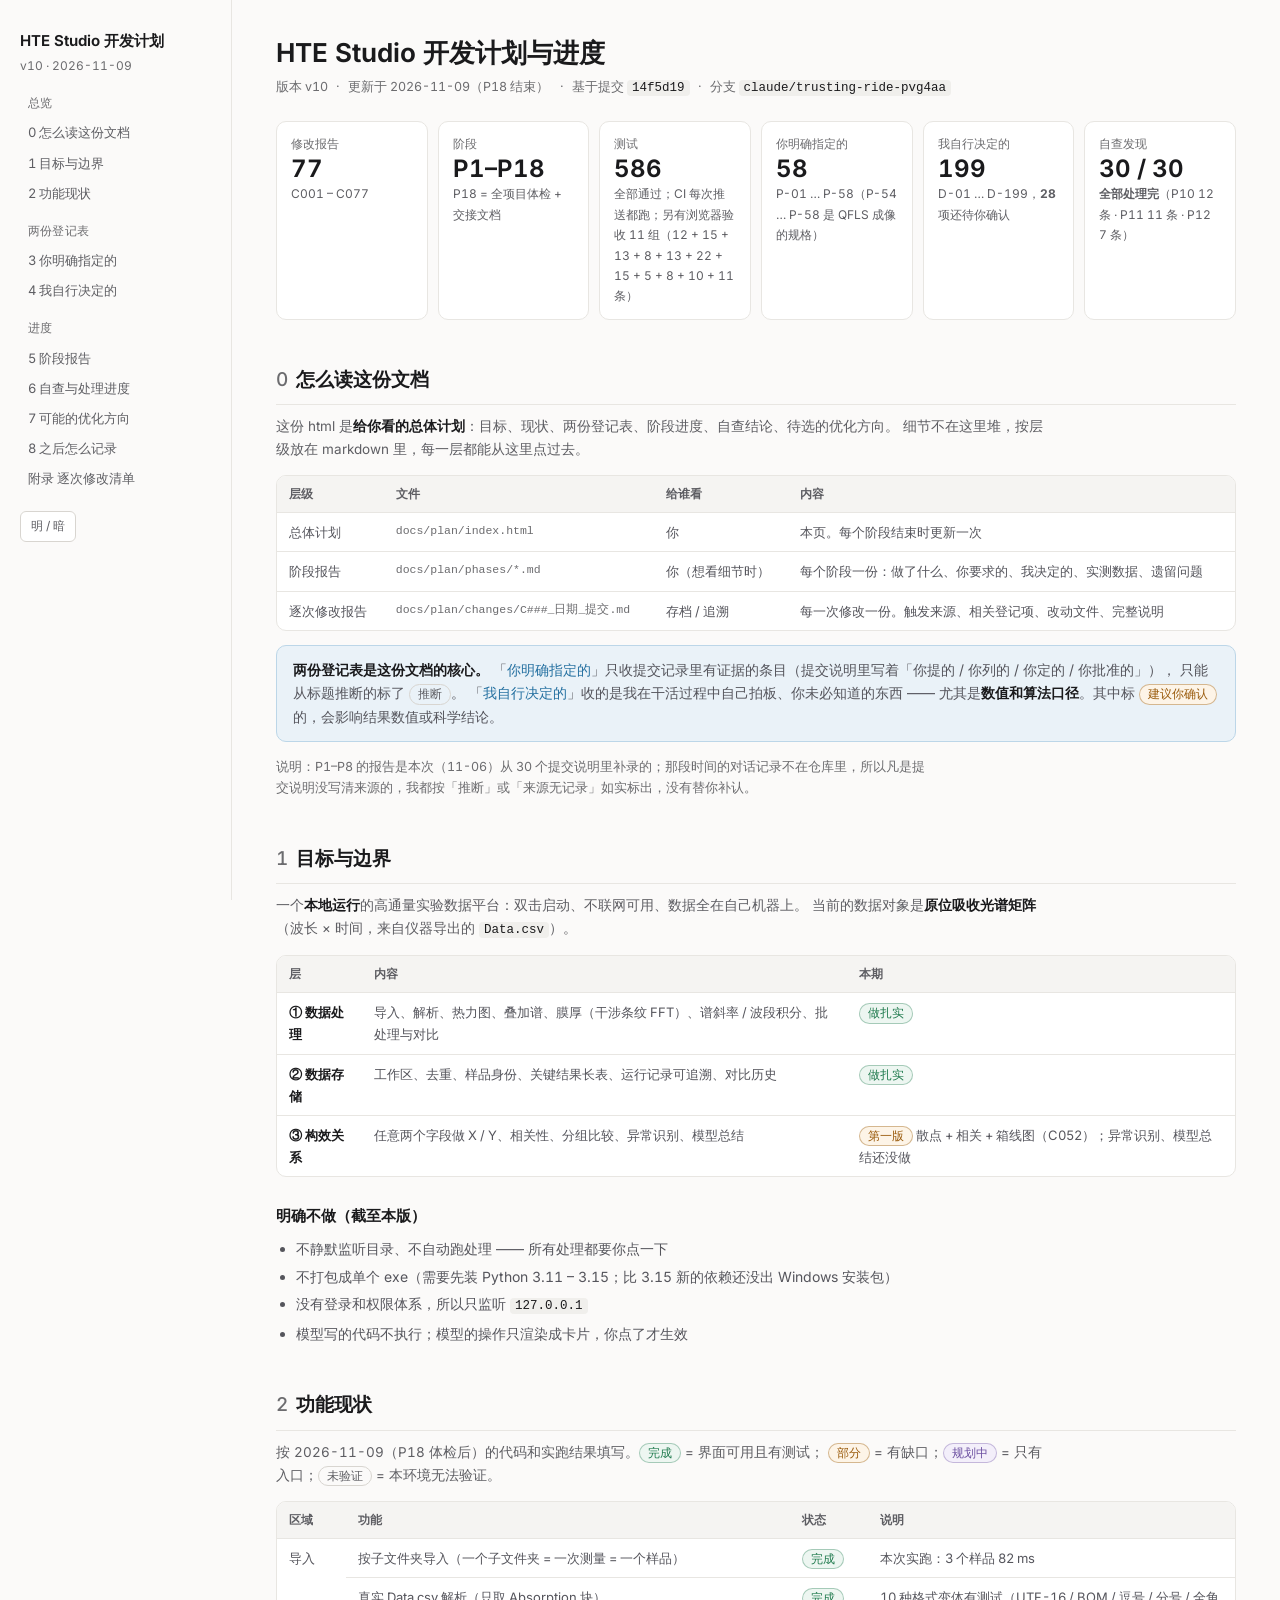
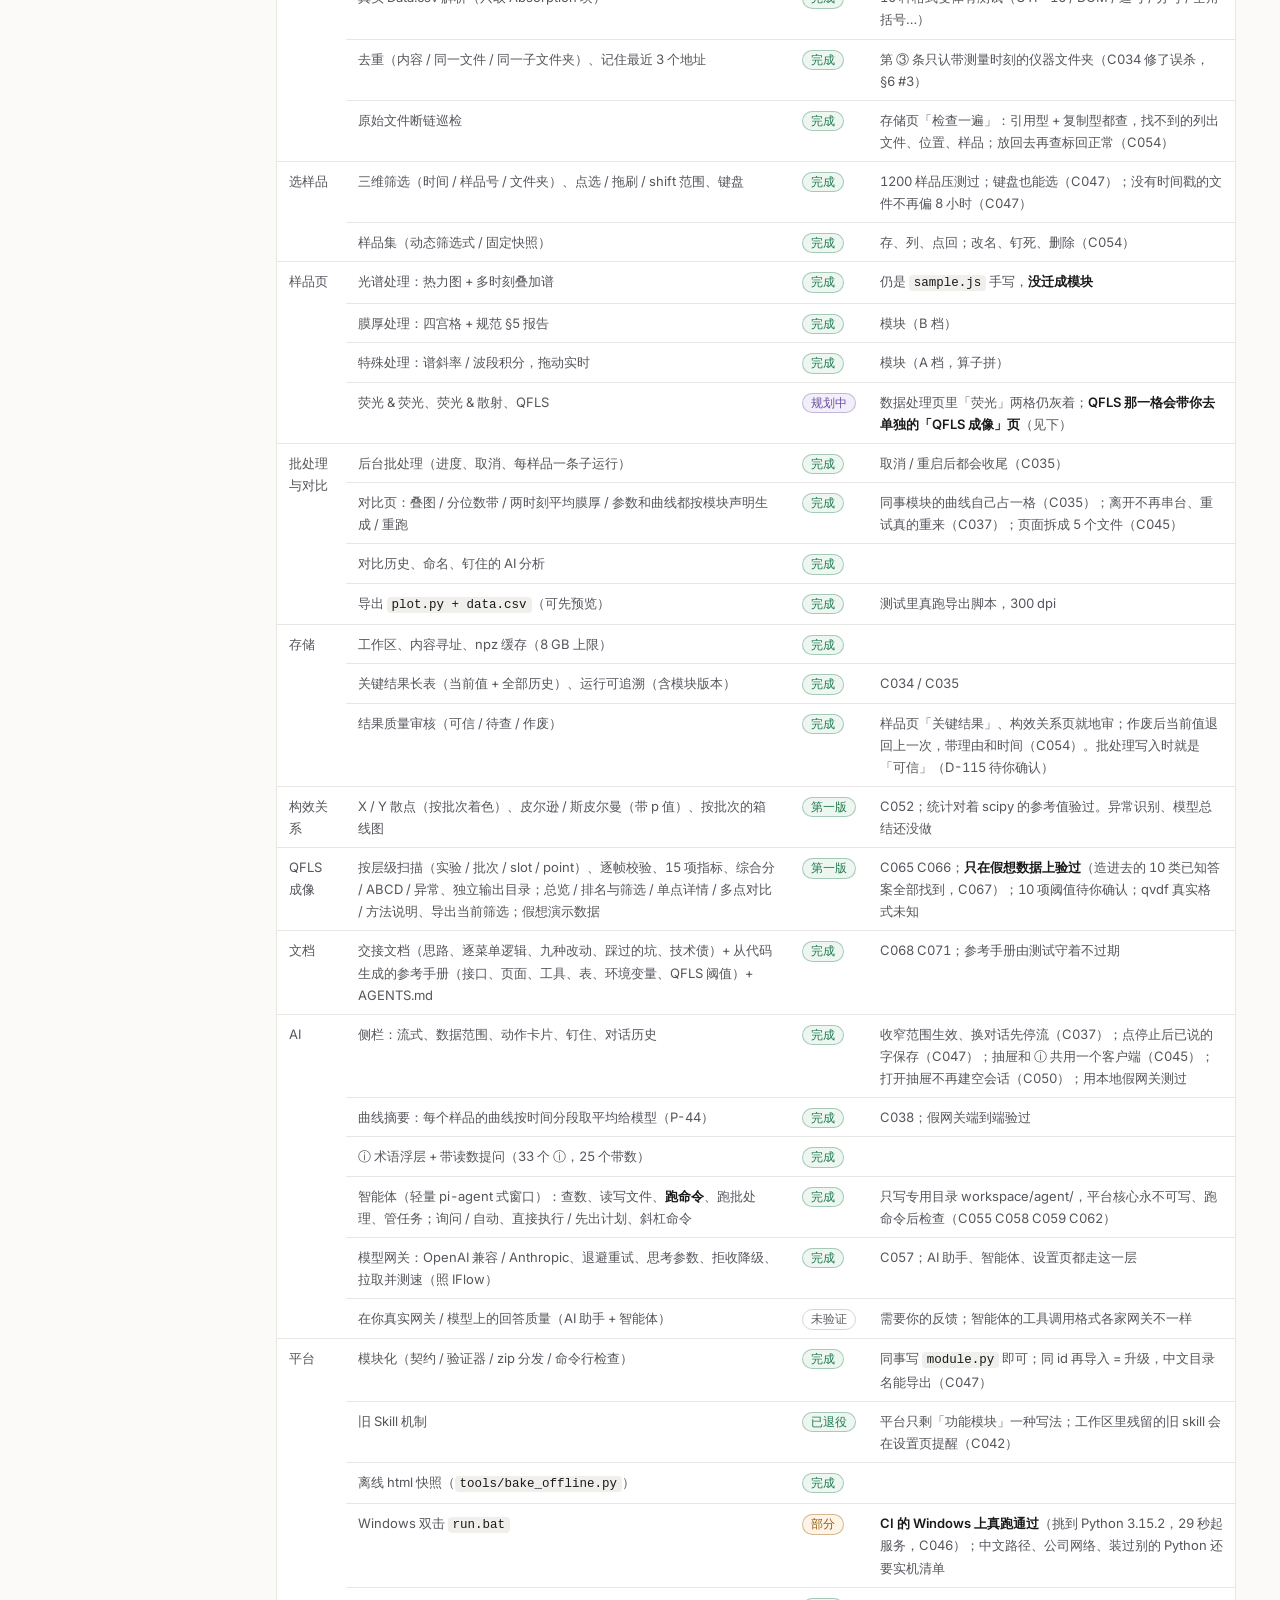
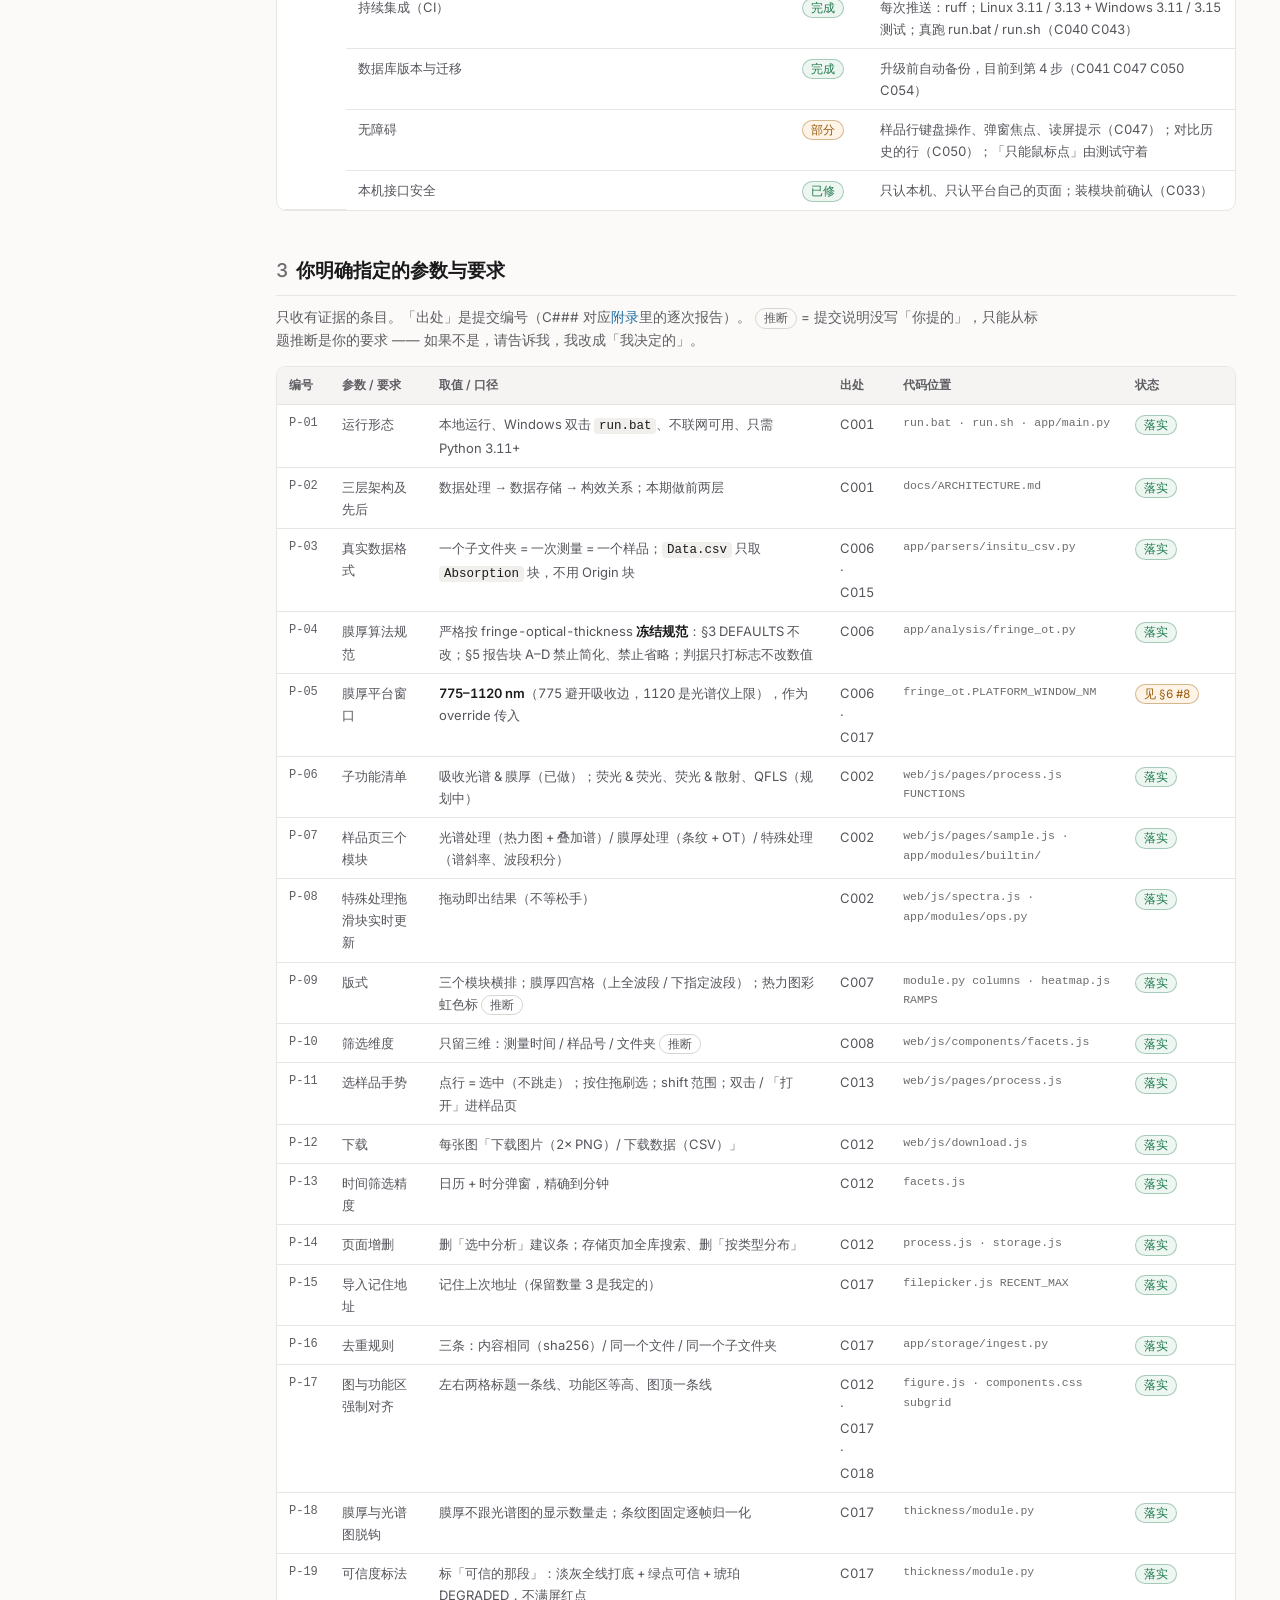
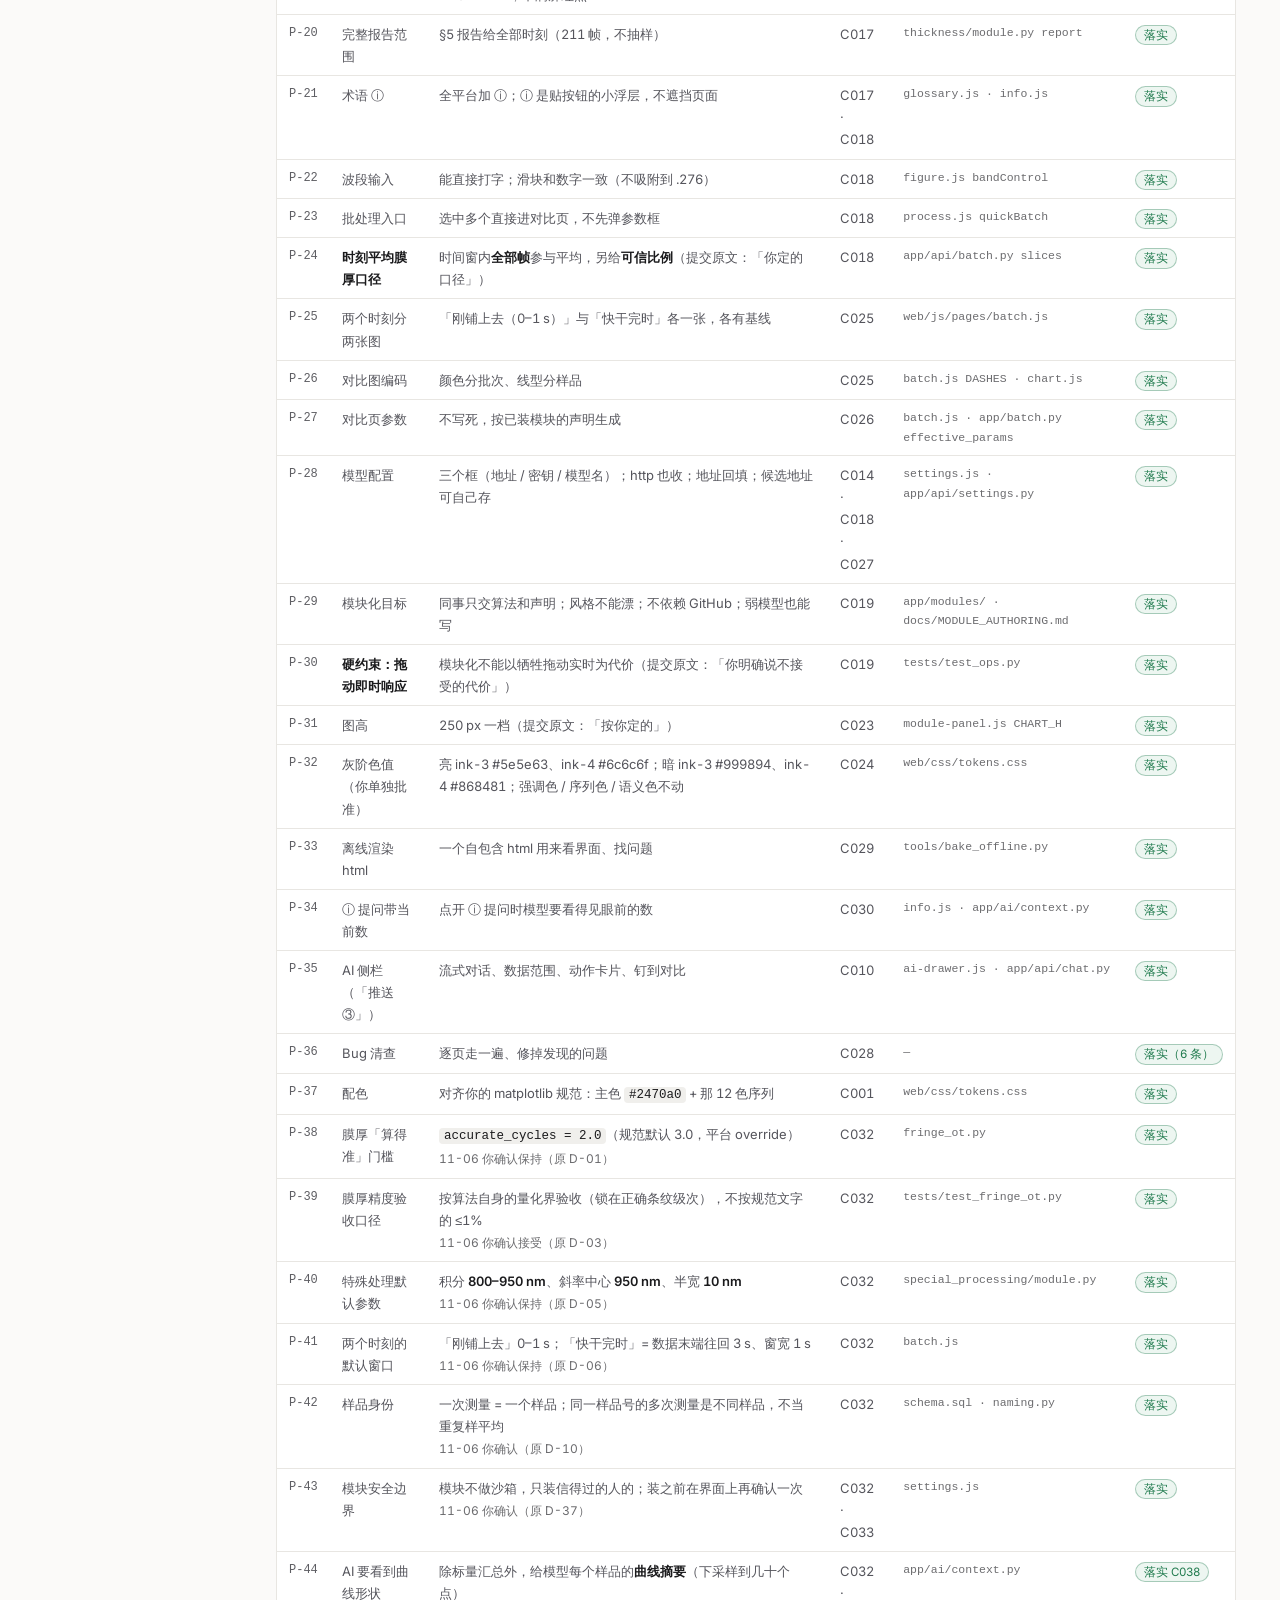
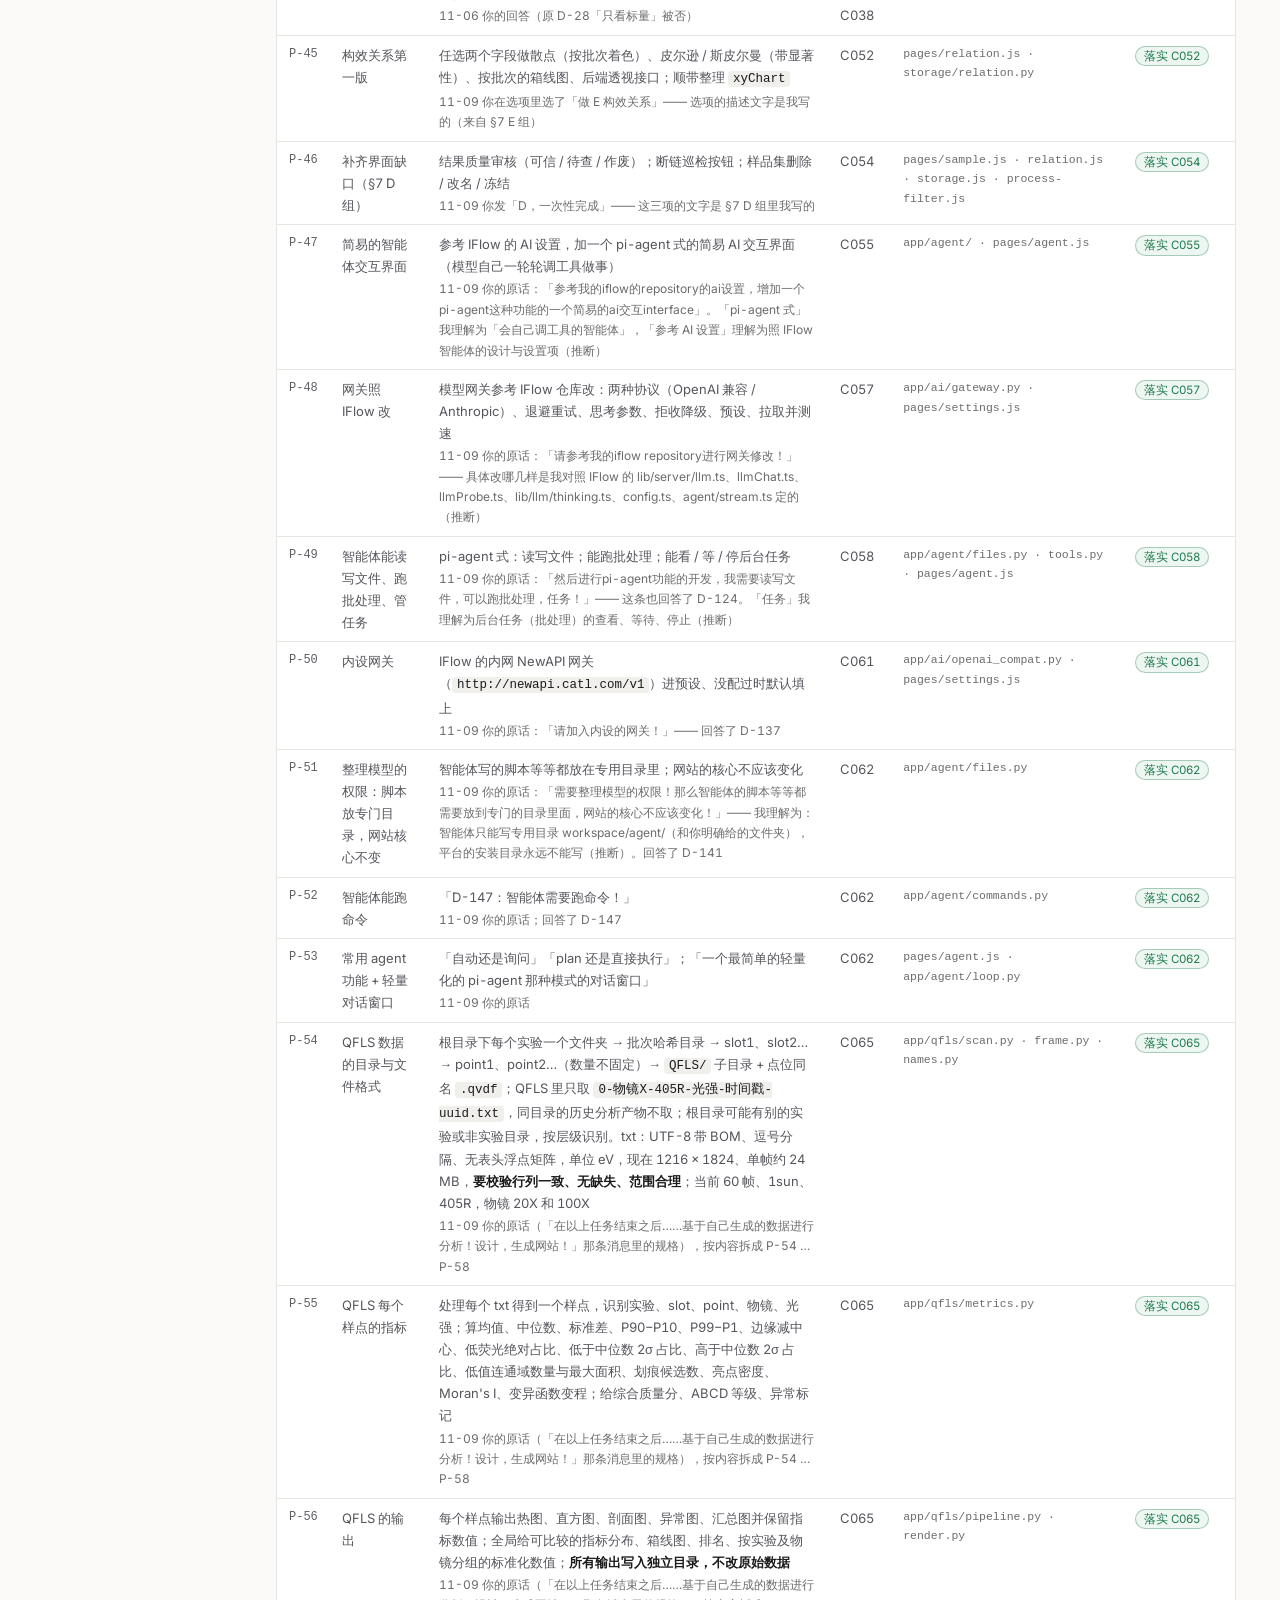
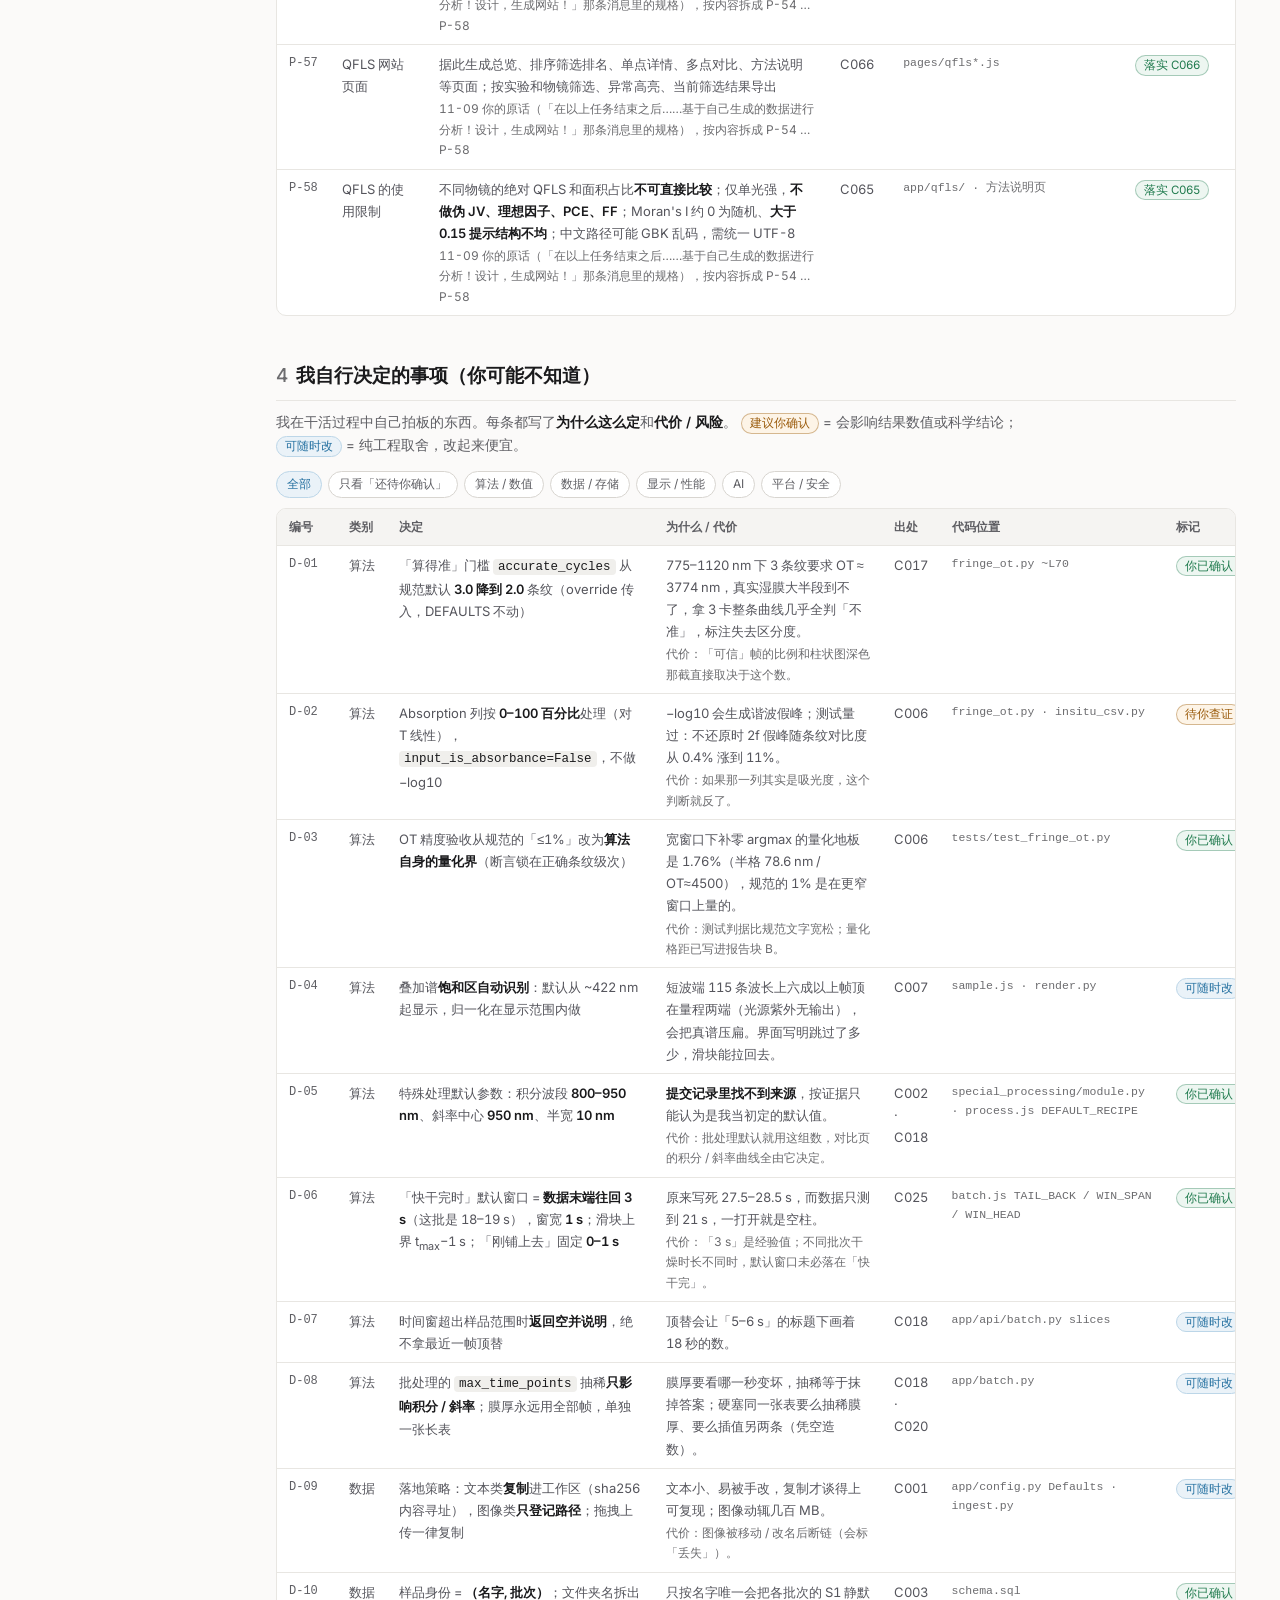
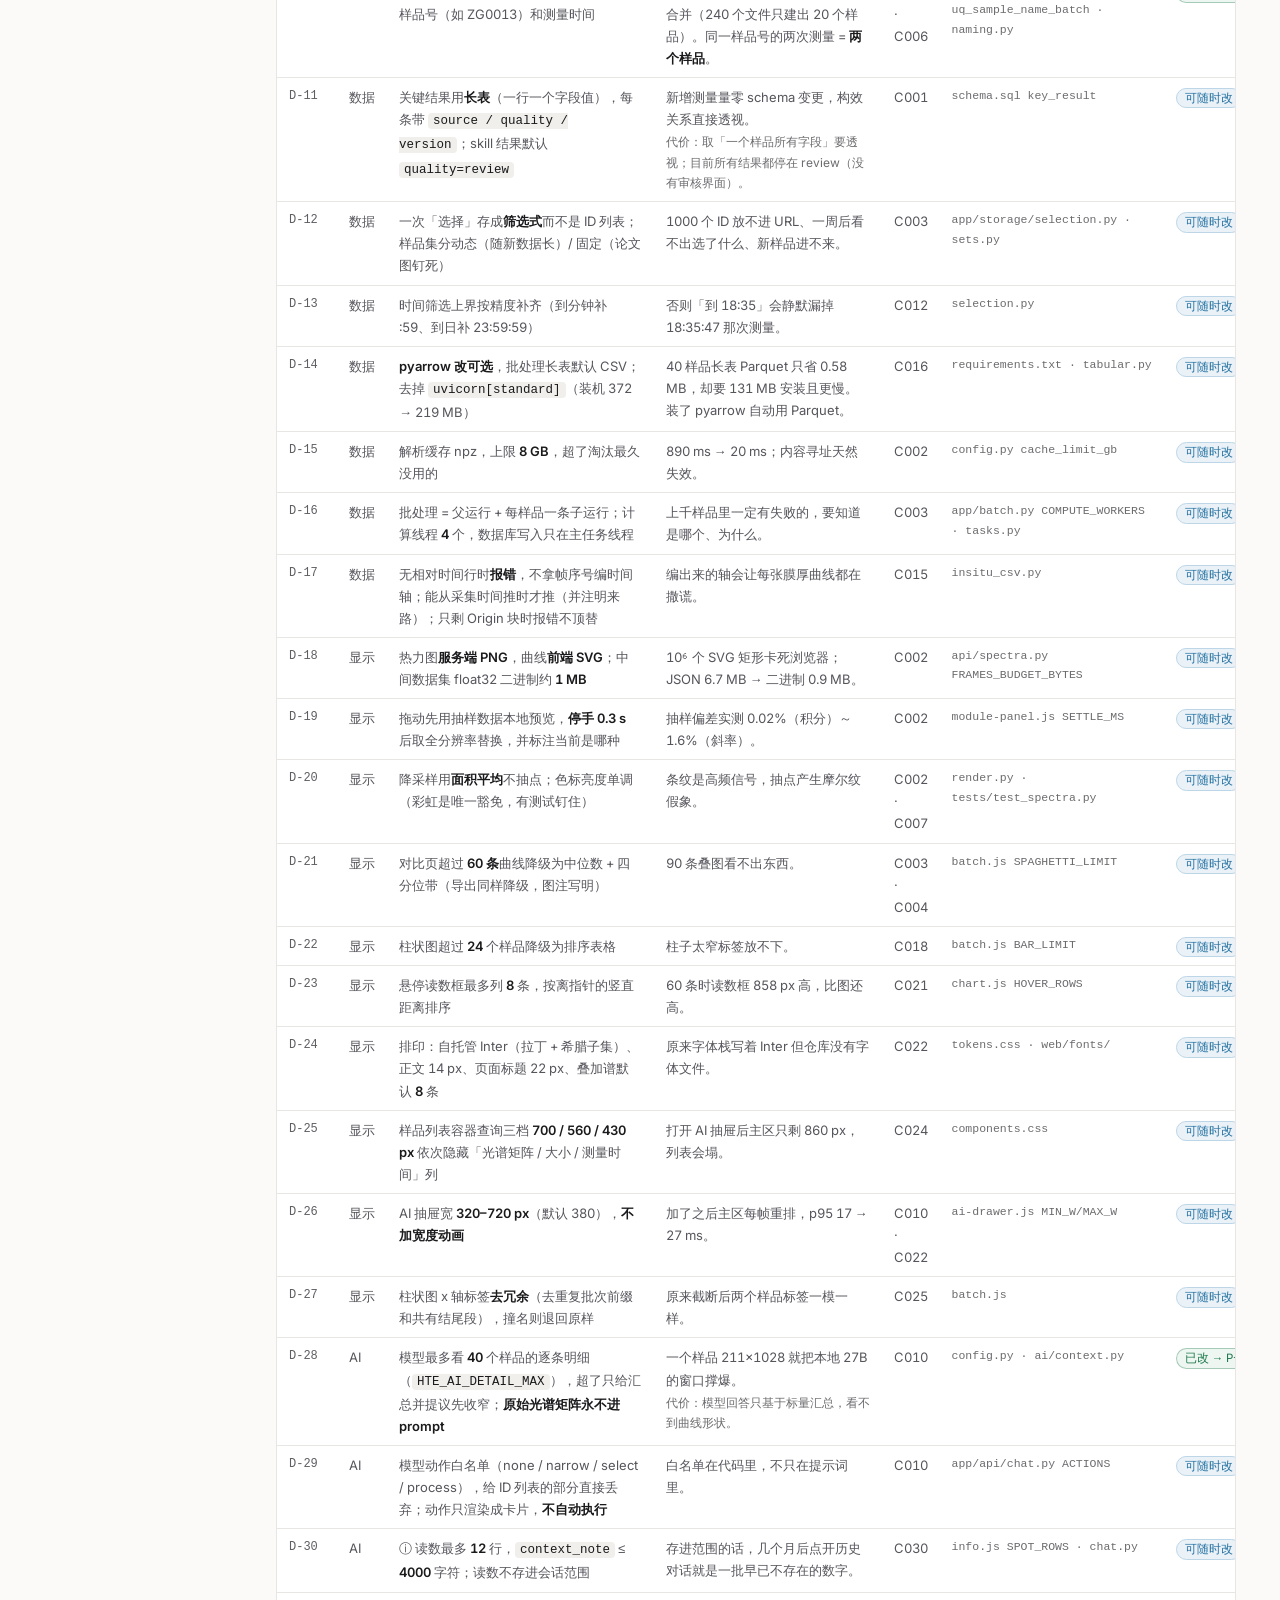
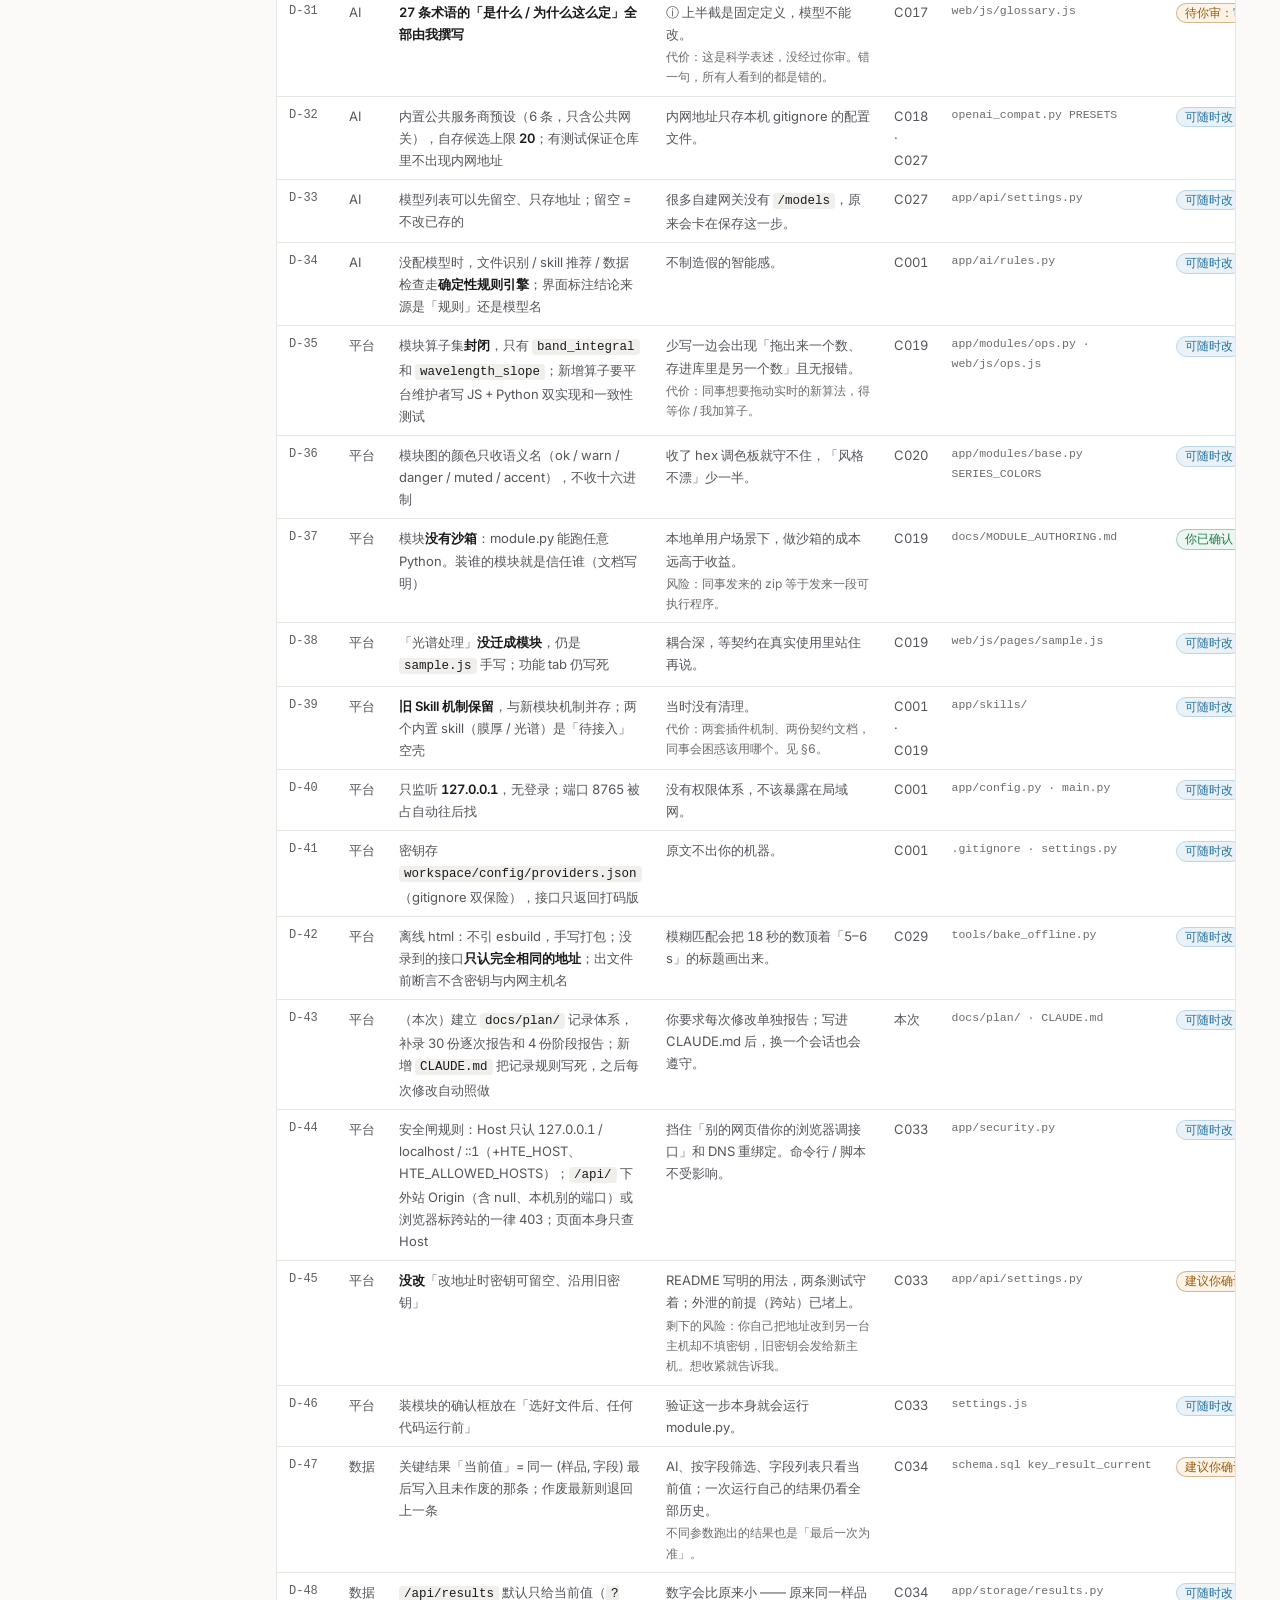
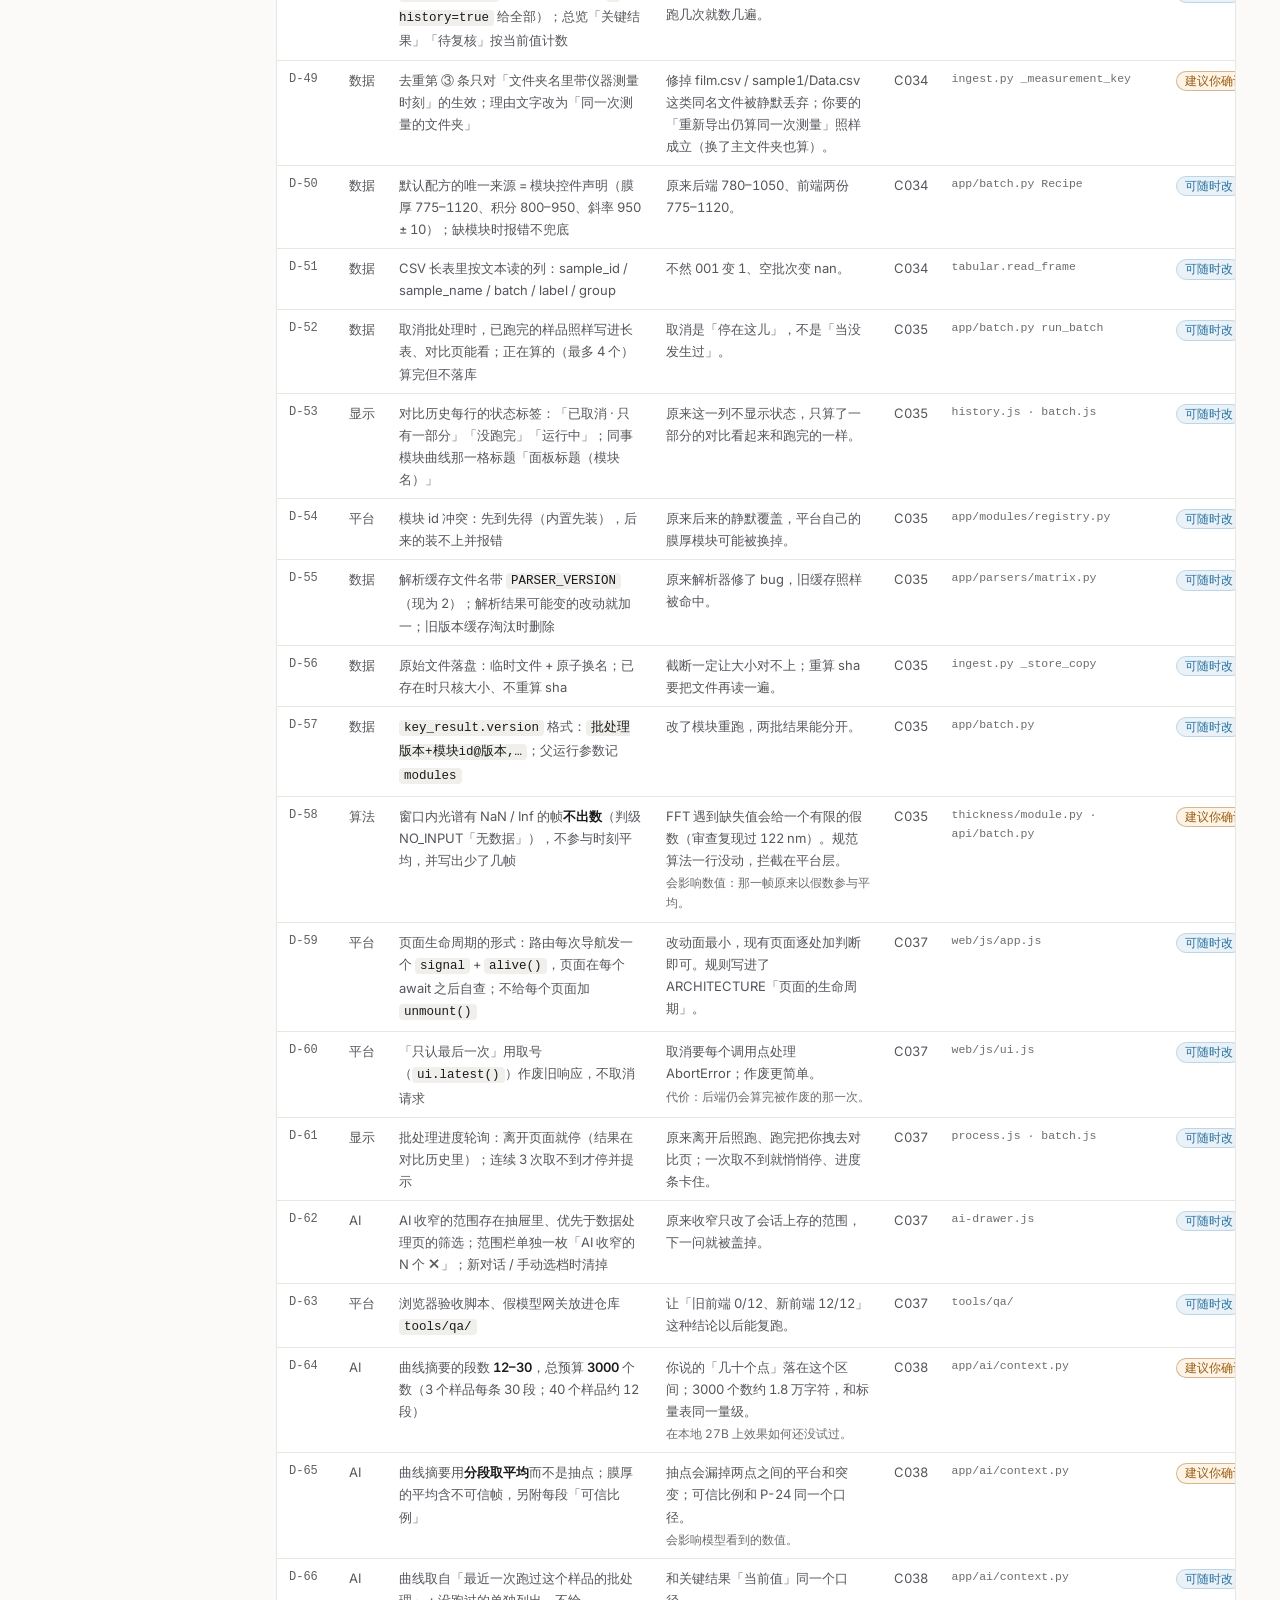
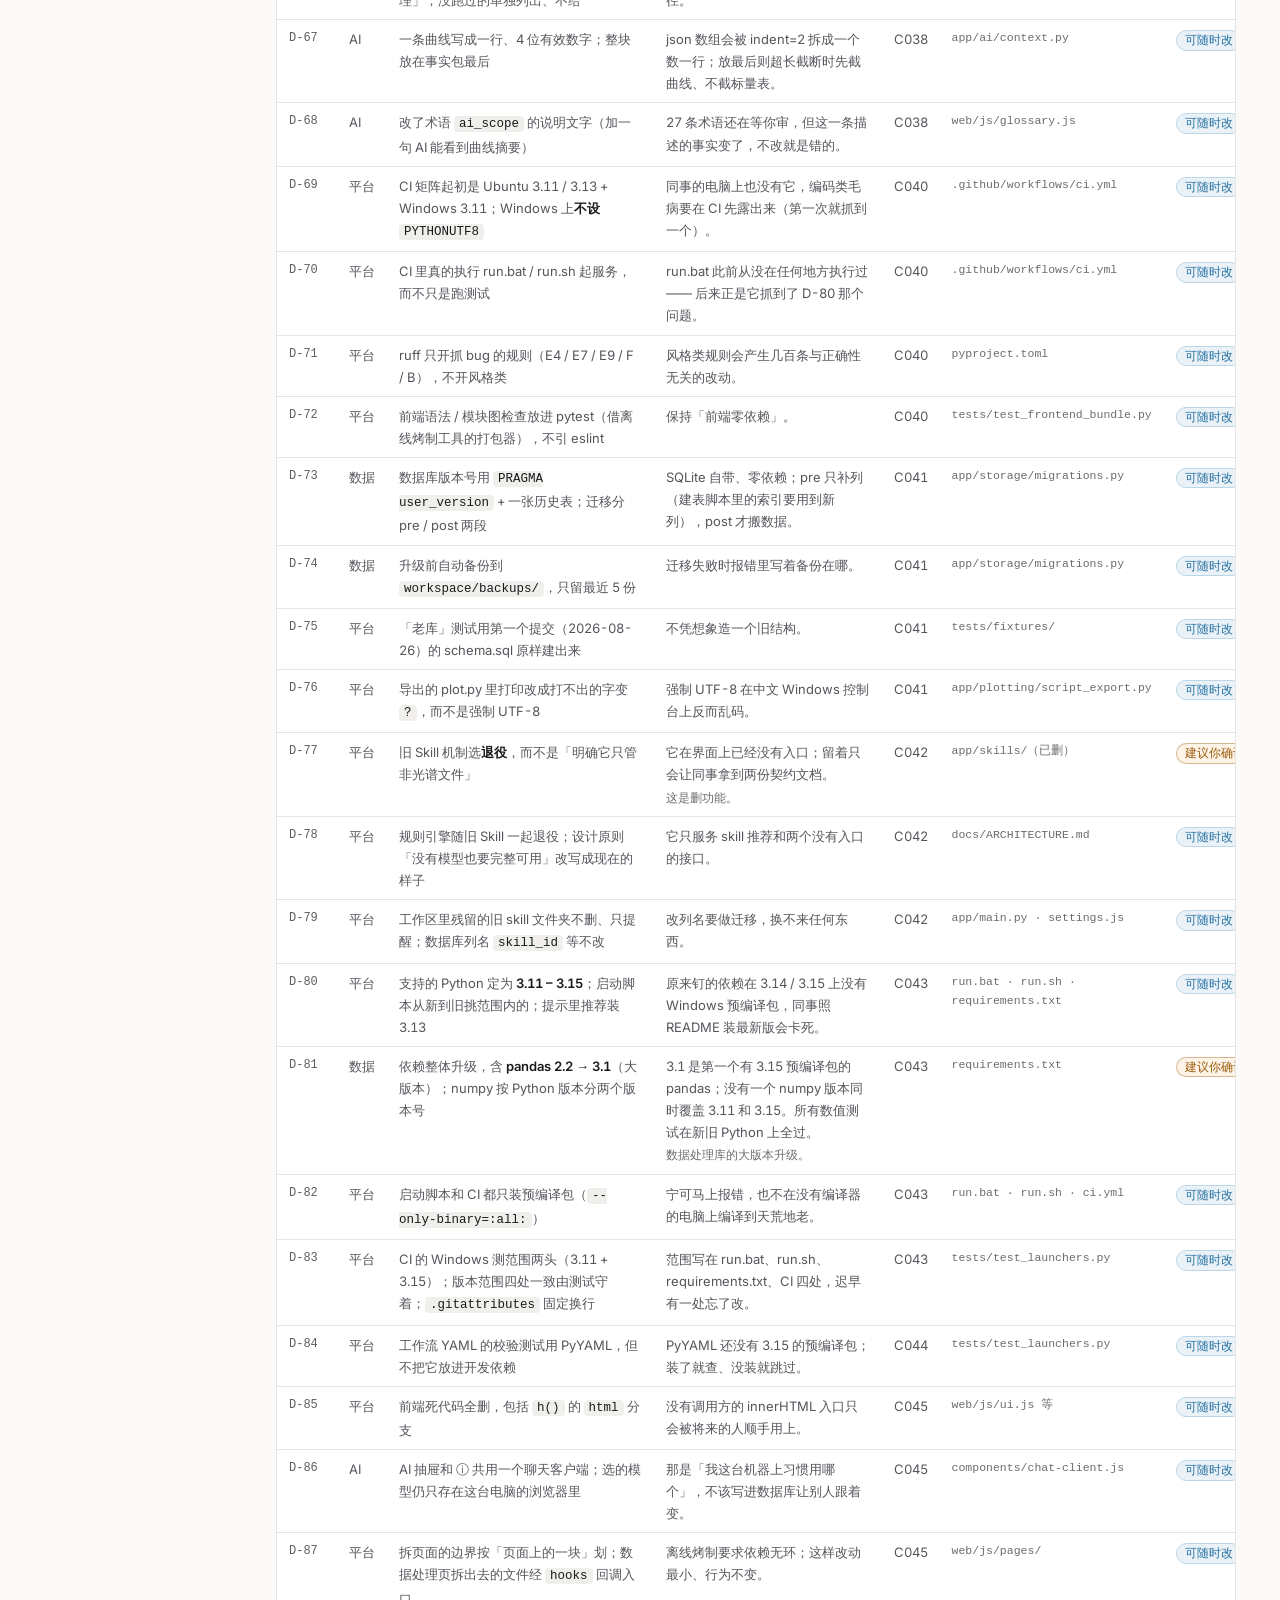
==== commit 6540bf66: "C077 技术债（前端二）：批处理一条路、下钻页回你来的地方、该点得进去的都点得进去、对比历史能改名能删 Co-Authored-By: Claude Opus 5.5 <noreply@anthro" ====
--- a/docs/plan/index.html
+++ b/docs/plan/index.html
@@ -189,11 +189,11 @@
     <span>基于提交 <code>14f5d19</code></span><span>分支 <code>claude/trusting-ride-pvg4aa</code></span>
   </div>
   <div class="cards">
-    <div class="card"><div class="k">修改报告</div><div class="v">76</div><div class="d">C001 – C076</div></div>
+    <div class="card"><div class="k">修改报告</div><div class="v">77</div><div class="d">C001 – C077</div></div>
     <div class="card"><div class="k">阶段</div><div class="v">P1–P18</div><div class="d">P18 = 全项目体检 + 交接文档</div></div>
     <div class="card"><div class="k">测试</div><div class="v">586</div><div class="d">全部通过；CI 每次推送都跑；另有浏览器验收 11 组（12 + 15 + 13 + 8 + 13 + 22 + 15 + 5 + 8 + 10 + 11 条）</div></div>
     <div class="card"><div class="k">你明确指定的</div><div class="v">58</div><div class="d">P-01 … P-58（P-54 … P-58 是 QFLS 成像的规格）</div></div>
-    <div class="card"><div class="k">我自行决定的</div><div class="v">196</div><div class="d">D-01 … D-196，<b>27</b> 项还待你确认</div></div>
+    <div class="card"><div class="k">我自行决定的</div><div class="v">199</div><div class="d">D-01 … D-199，<b>28</b> 项还待你确认</div></div>
     <div class="card"><div class="k">自查发现</div><div class="v">30 / 30</div><div class="d"><b>全部处理完</b>（P10 12 条 · P11 11 条 · P12 7 条）</div></div>
   </div>
 </header>
@@ -572,6 +572,9 @@
 <tr data-c="平台"><td class="id">D-194</td><td class="nowrap">平台</td><td>任务中断收尾由各任务注册的 <code>on_interrupted</code> 做；批处理的收尾把所有「运行中」的分析运行标失败</td><td>原来两份收尾分在任务队列和 main.py 里，各管各的。</td><td>C074</td><td class="loc">app/tasks.py register · app/batch.py · app/qfls/task.py</td><td><span class="chip info">可随时改</span></td></tr>
 <tr data-c="平台"><td class="id">D-195</td><td class="nowrap">平台</td><td>请求体只收声明过的键（<code>app/api/bodies.py</code>），别的键回 400「不认识的参数」；<code>POST /api/settings</code> 例外（任意键，按 editable 核对）</td><td>原来拼错一个键静悄悄地被当成没给。</td><td>C075</td><td class="loc">app/api/bodies.py · app/main.py bad_request</td><td><span class="chip info">可随时改</span></td></tr>
 <tr data-c="显示"><td class="id">D-196</td><td class="nowrap">显示</td><td>前端一行最多 140 个字符（<code>glossary.js</code> 术语正文除外），测试守着；页面里不再自己拼指标卡 / 分段控件 / 下拉</td><td>新页面一百多行超长；共用组件各抄了几份。</td><td>C076</td><td class="loc">tests/test_frontend_style.py</td><td><span class="chip info">可随时改</span></td></tr>
+<tr data-c="显示"><td class="id">D-197</td><td class="nowrap">显示</td><td>下钻页（样品、批处理结果、QFLS 样点）的「返回」= 你来的那一页；同一页换参数沿用原来的来处，按「返回」回去那一步不记；没有来处（直接打开、刷新）时回页面声明的父页</td><td>原来样品页固定回数据处理，从别处点进来的也被送回去。</td><td>C077</td><td class="loc">web/js/app.js backOf</td><td><span class="chip info">可随时改</span></td></tr>
+<tr data-c="数据"><td class="id">D-198</td><td class="nowrap">数据</td><td>对比历史的名字最长 120 字，存在这次运行的参数里（和提交时填的名字同一个字段）</td><td>改名不该另起一个字段，导出和 AI 读到的是同一个名字。</td><td>C077</td><td class="loc">app/batch_history.py</td><td><span class="chip info">可随时改</span></td></tr>
+<tr data-c="数据" data-confirm="1"><td class="id">D-199</td><td class="nowrap">数据</td><td><strong>删除一次对比 = 删掉它写的关键结果</strong>：这些样品的当前值退回上一次对比算的（没有上一次就没有值），这次结果上的审核一起没了；曲线表文件、钉住的 AI 分析也删。原始数据、样品、别的对比、AI 对话不动；还在跑的不能删；删之前确认框列出会带走多少</td><td>另一种是「只藏起来、结果照样算数」—— 藏起来的结果还在当前值里，界面上却找不到是哪次算的。</td><td>C077</td><td class="loc">app/batch_history.py · web/js/pages/history.js</td><td><span class="chip warn">建议你确认</span></td></tr>
     </tbody>
   </table></div>
 </section>
@@ -846,6 +849,7 @@
 <tr><td class="id"><a href="changes/C074_2026-11-10_本提交.md">C074</a></td><td class="nowrap">11-10</td><td>P19</td><td>技术债（后端二）：业务逻辑搬出路由、流式响应共用、批处理线程不碰库、上限、任务中断钩子、QFLS 分数由参数表驱动</td><td class="small">你的要求（修技术债）</td></tr>
 <tr><td class="id"><a href="changes/C075_2026-11-10_本提交.md">C075</a></td><td class="nowrap">11-10</td><td>P19</td><td>技术债（后端三）：请求体都有模型 —— /api/docs 看得出参数，拼错的键回 400</td><td class="small">你的要求（修技术债）</td></tr>
 <tr><td class="id"><a href="changes/C076_2026-11-12_本提交.md">C076</a></td><td class="nowrap">11-12</td><td>P19</td><td>技术债（前端一）：共用组件只留一份、离开页面真的中止请求、设置页不靠全局事件、智能体报错、长行</td><td class="small">你的要求（修技术债）</td></tr>
+<tr><td class="id"><a href="changes/C077_2026-11-12_本提交.md">C077</a></td><td class="nowrap">11-12</td><td>P19</td><td>技术债（前端二）：批处理一条路、下钻页回你来的地方、该点得进去的都点得进去、对比历史能改名能删</td><td class="small">你的要求（修技术债）</td></tr>
     </tbody>
   </table></div>
 </section>
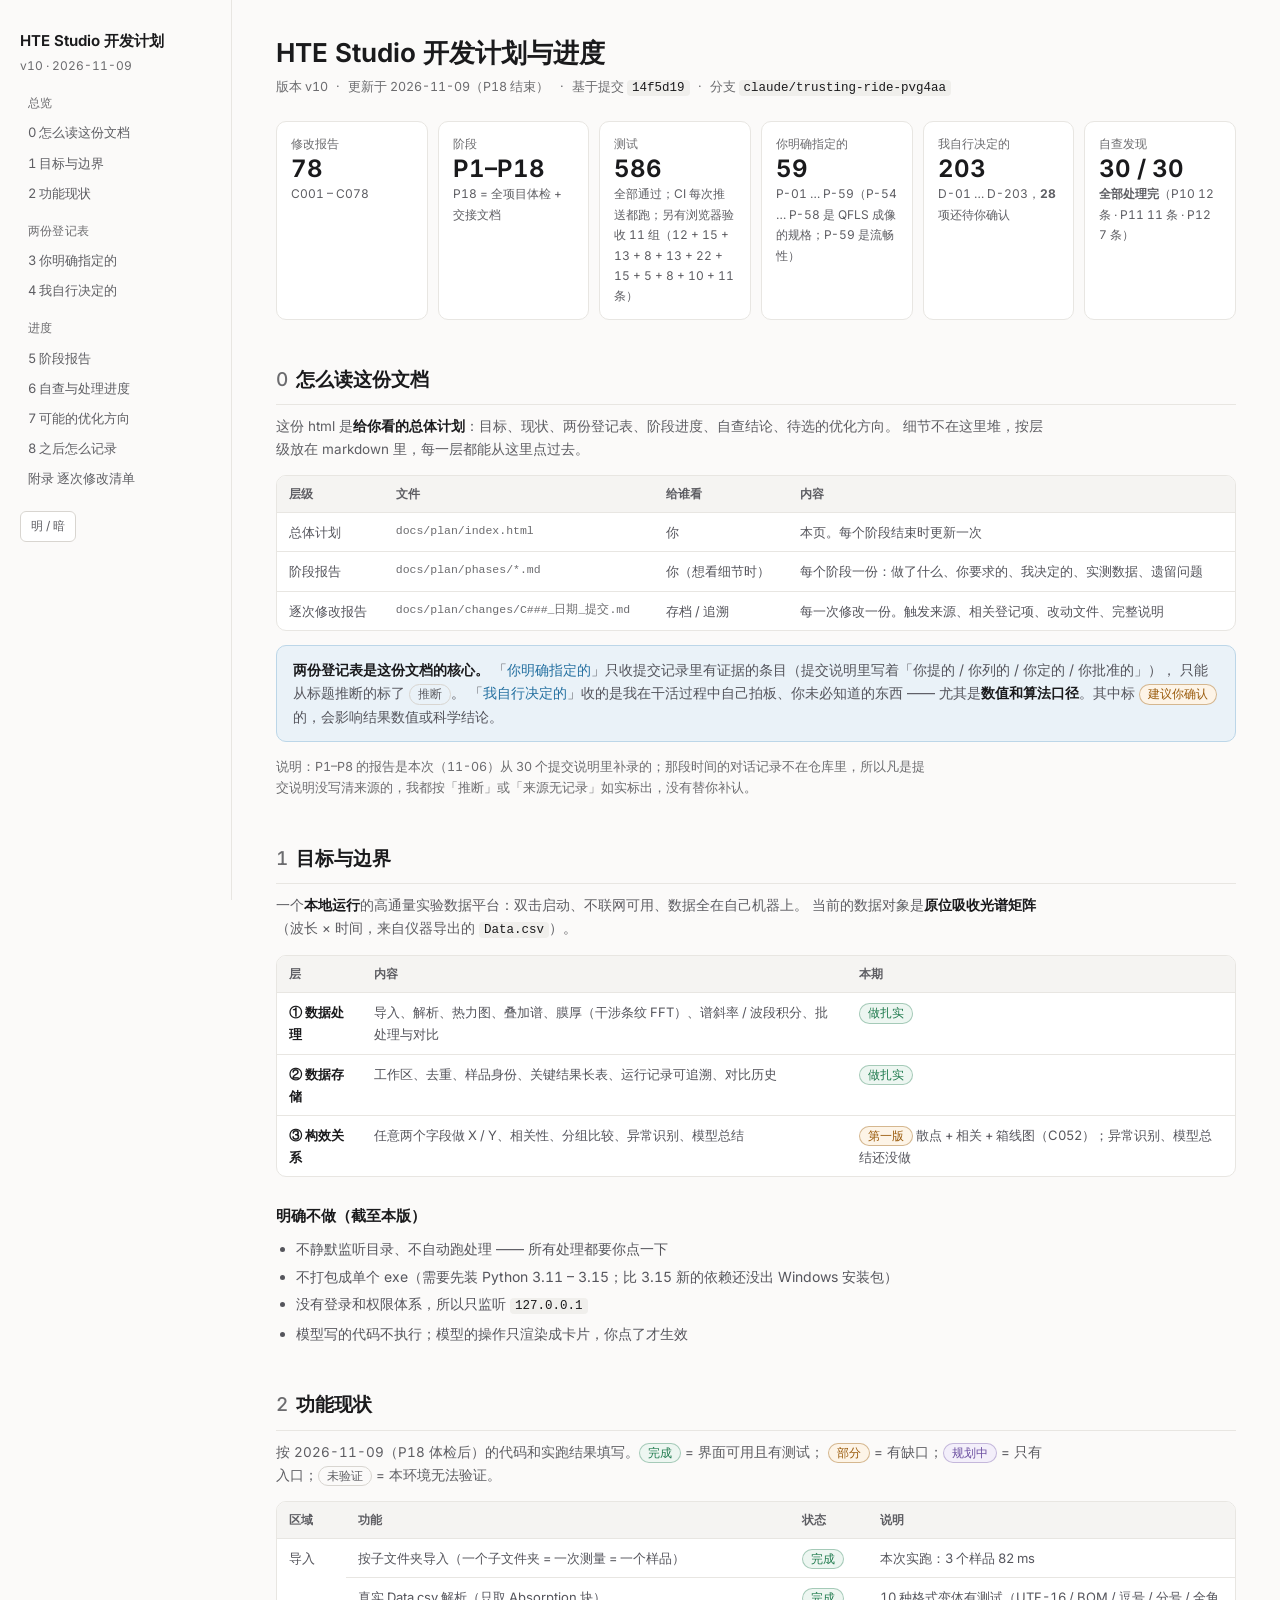
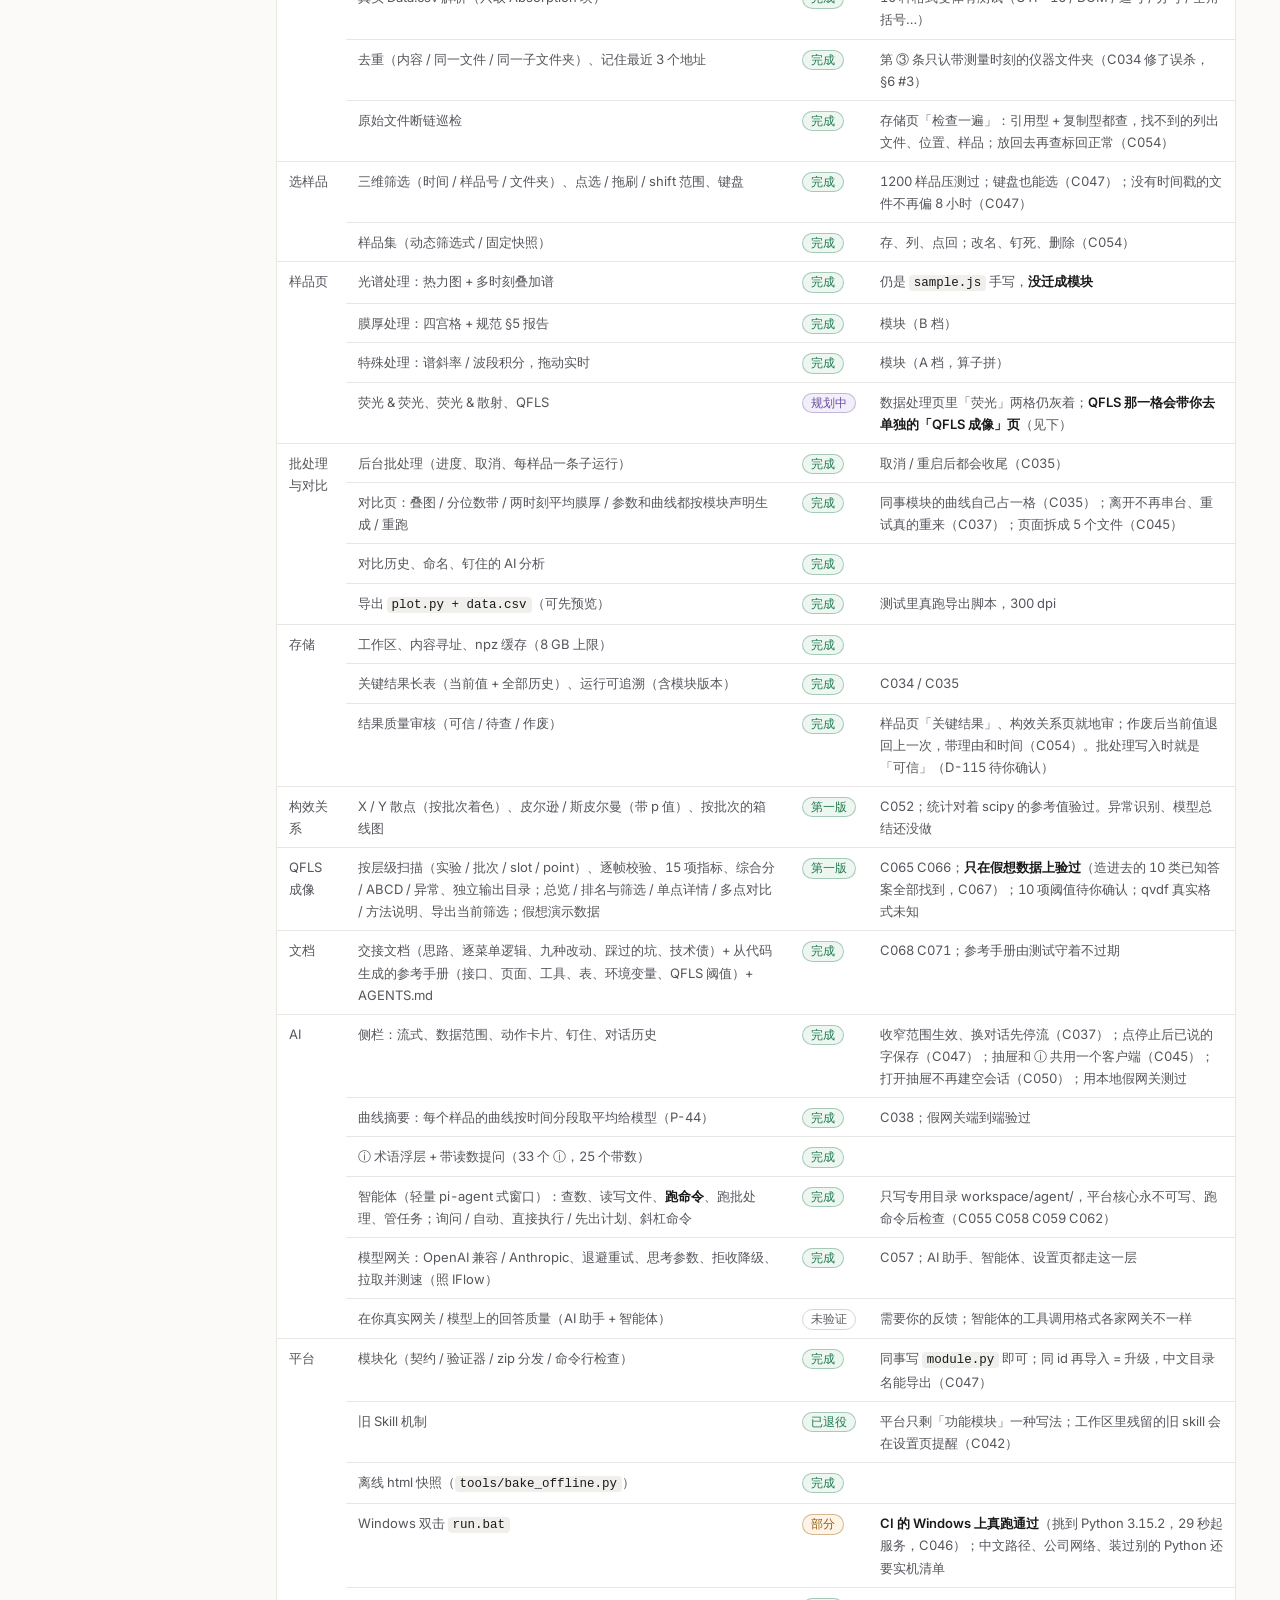
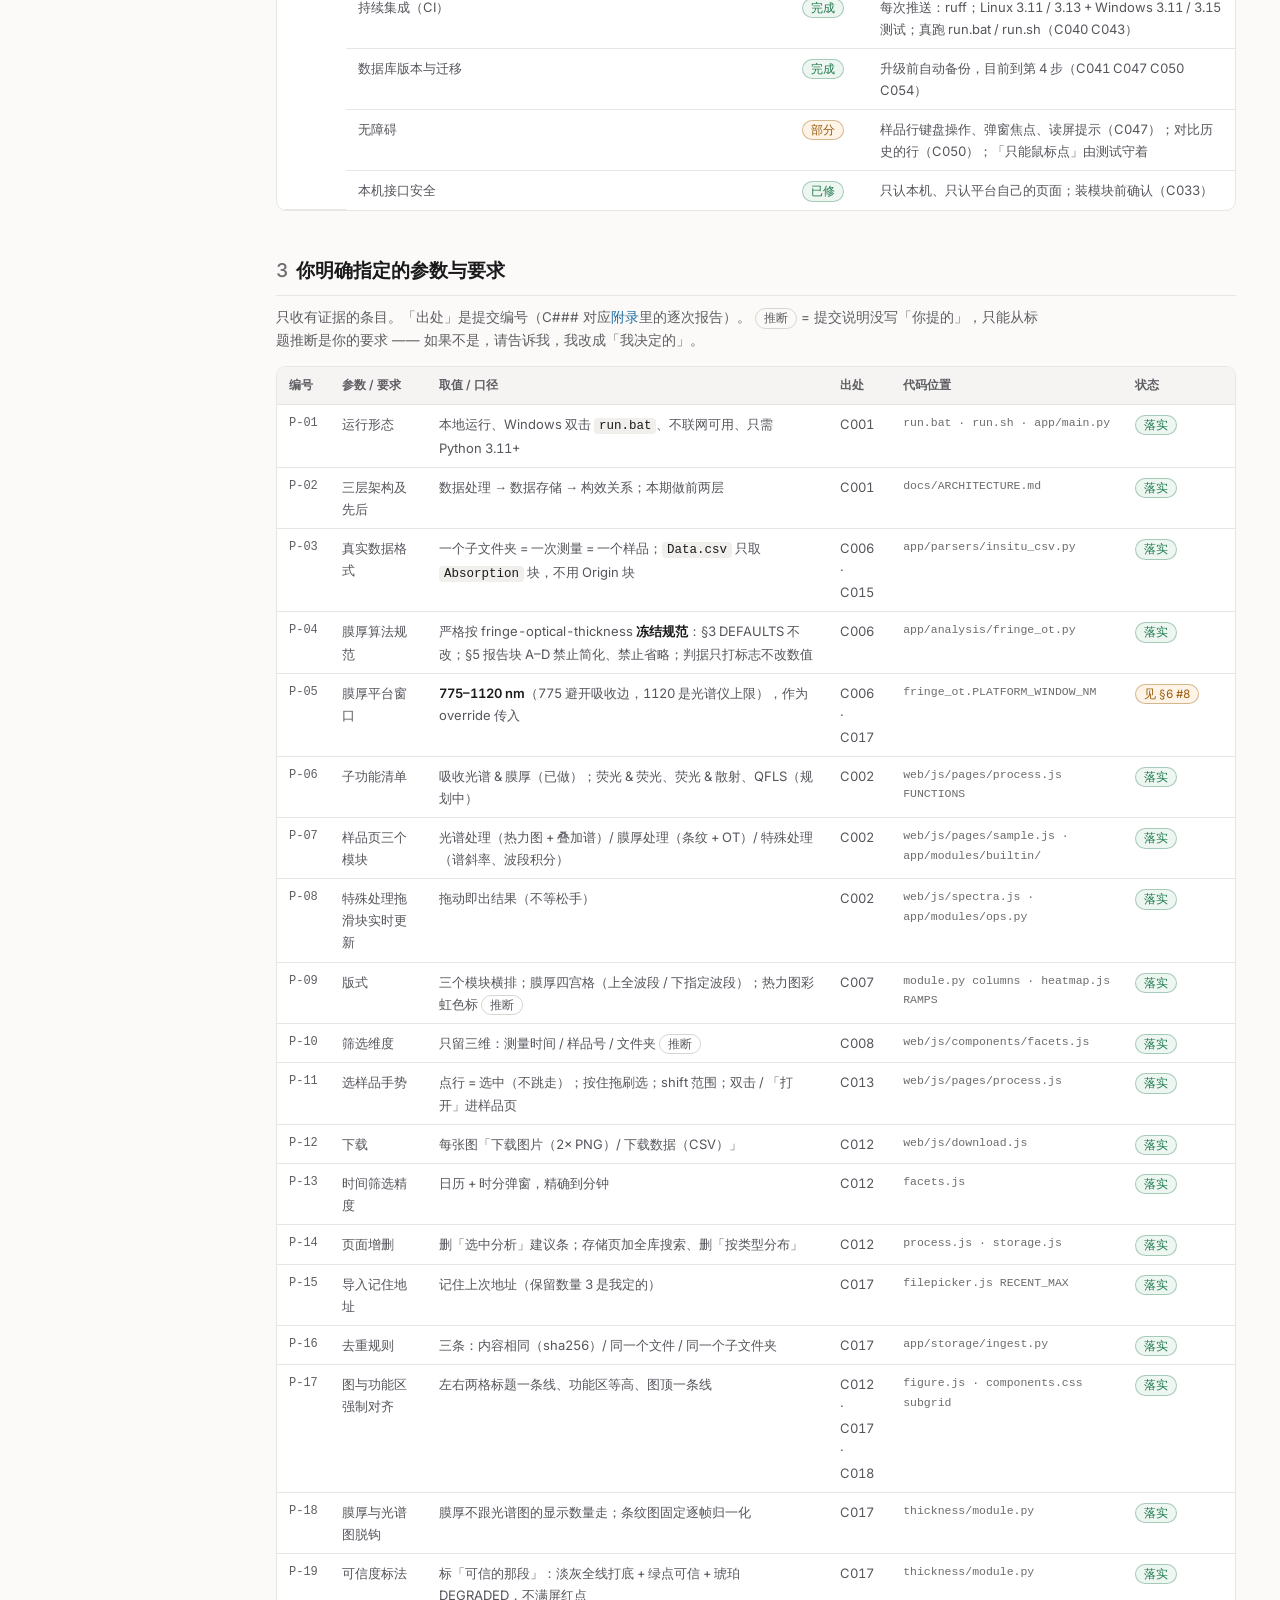
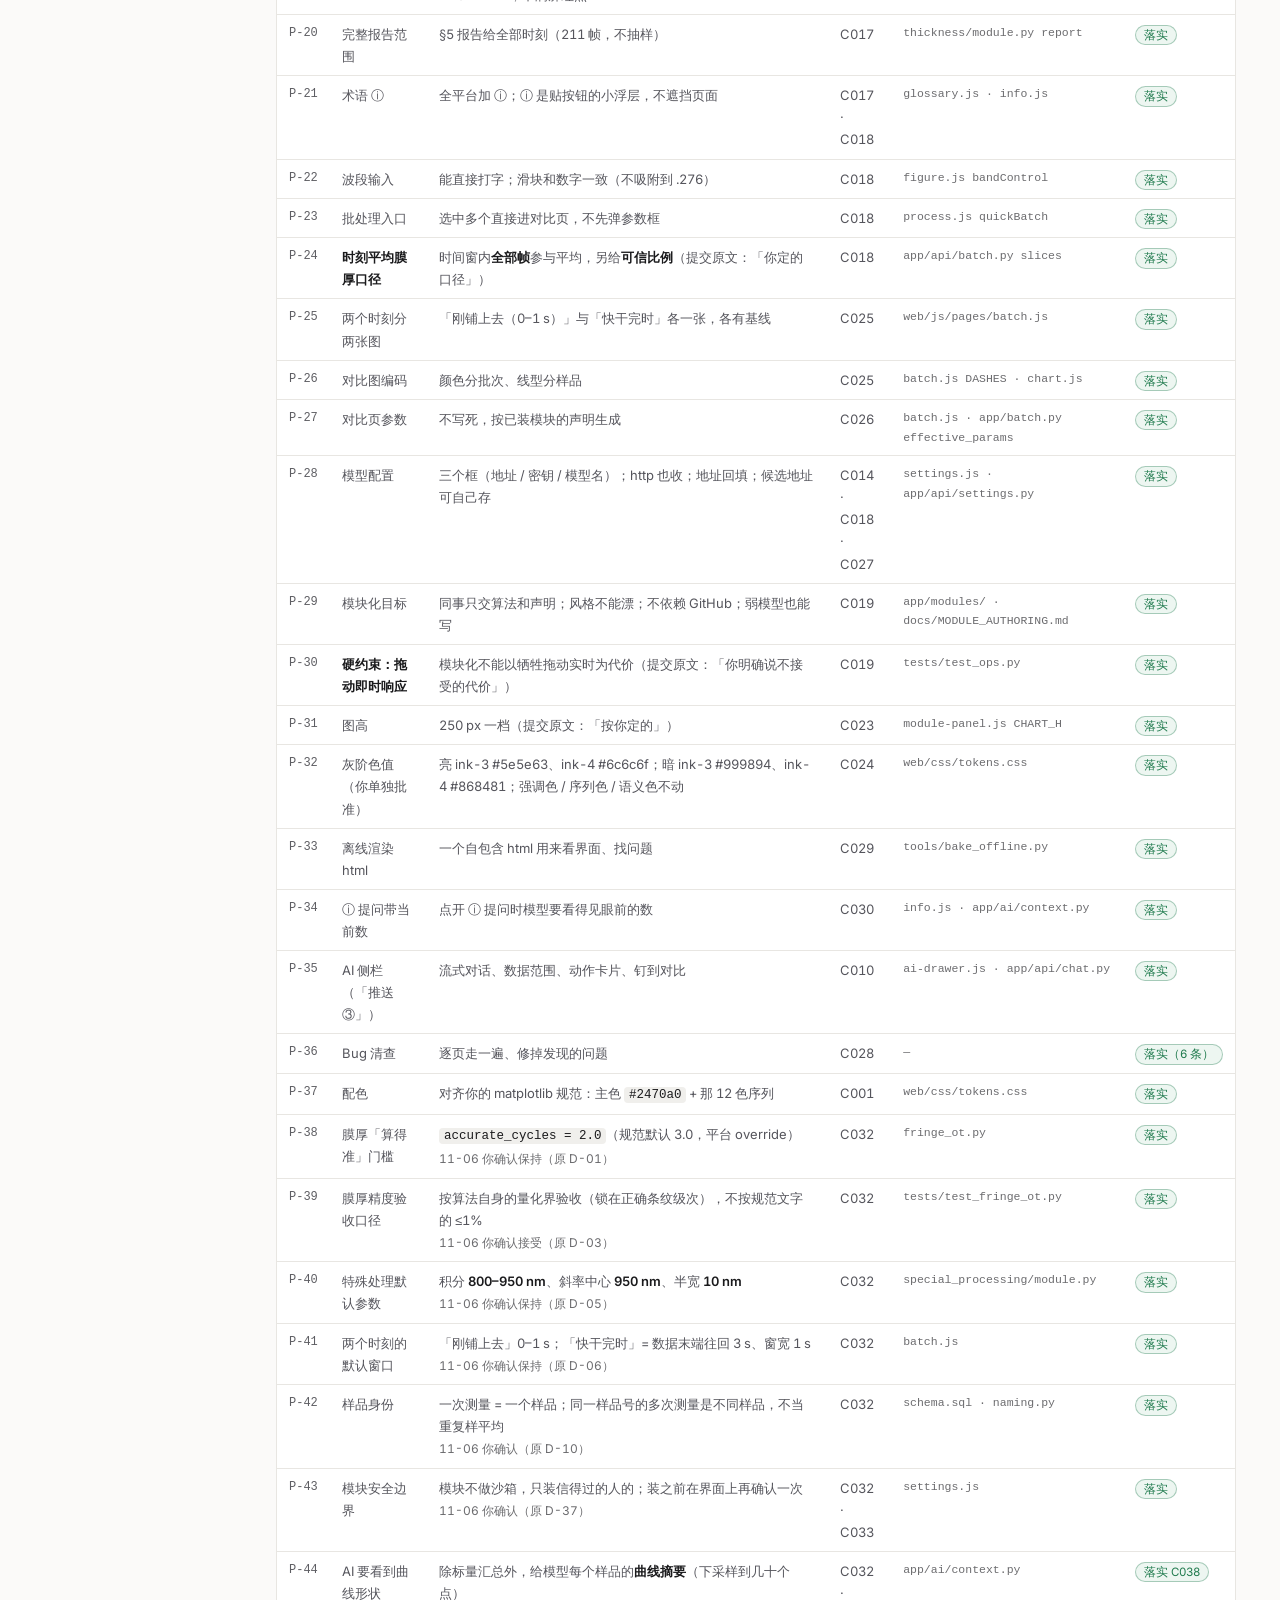
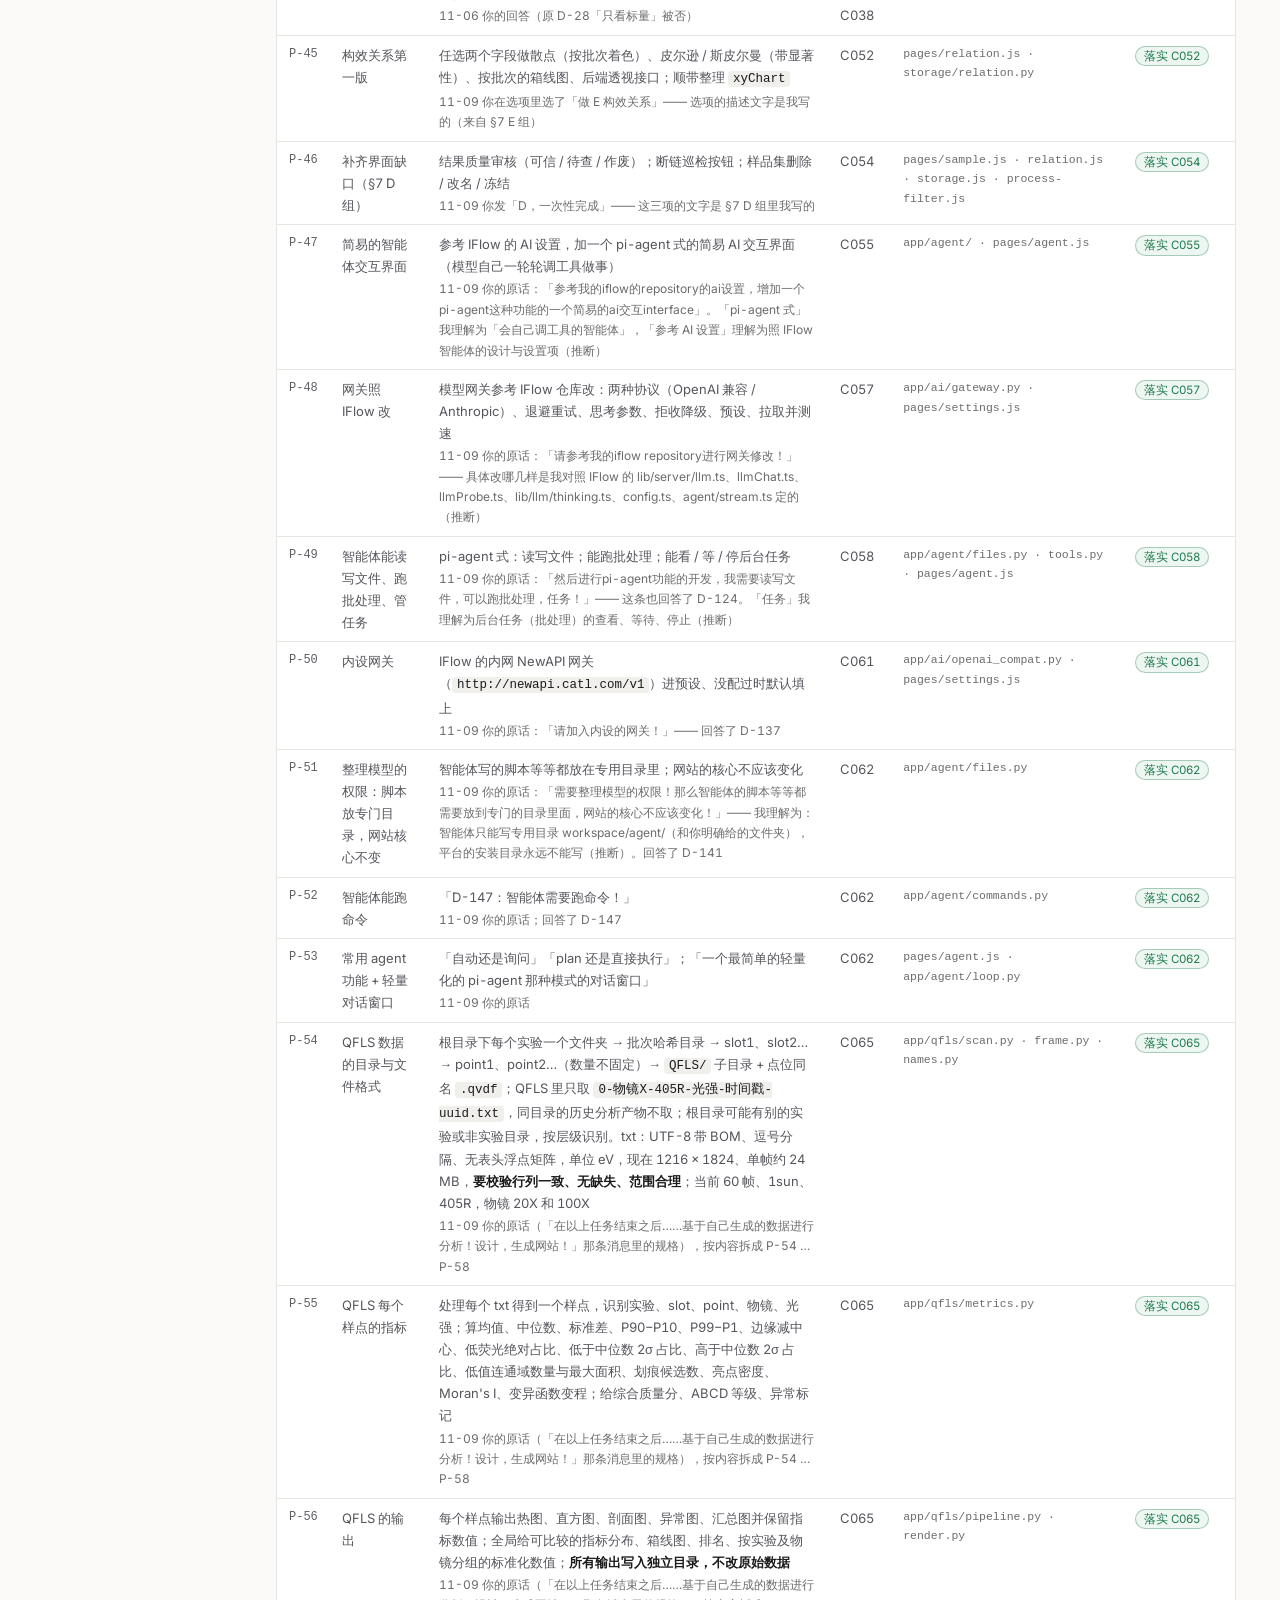
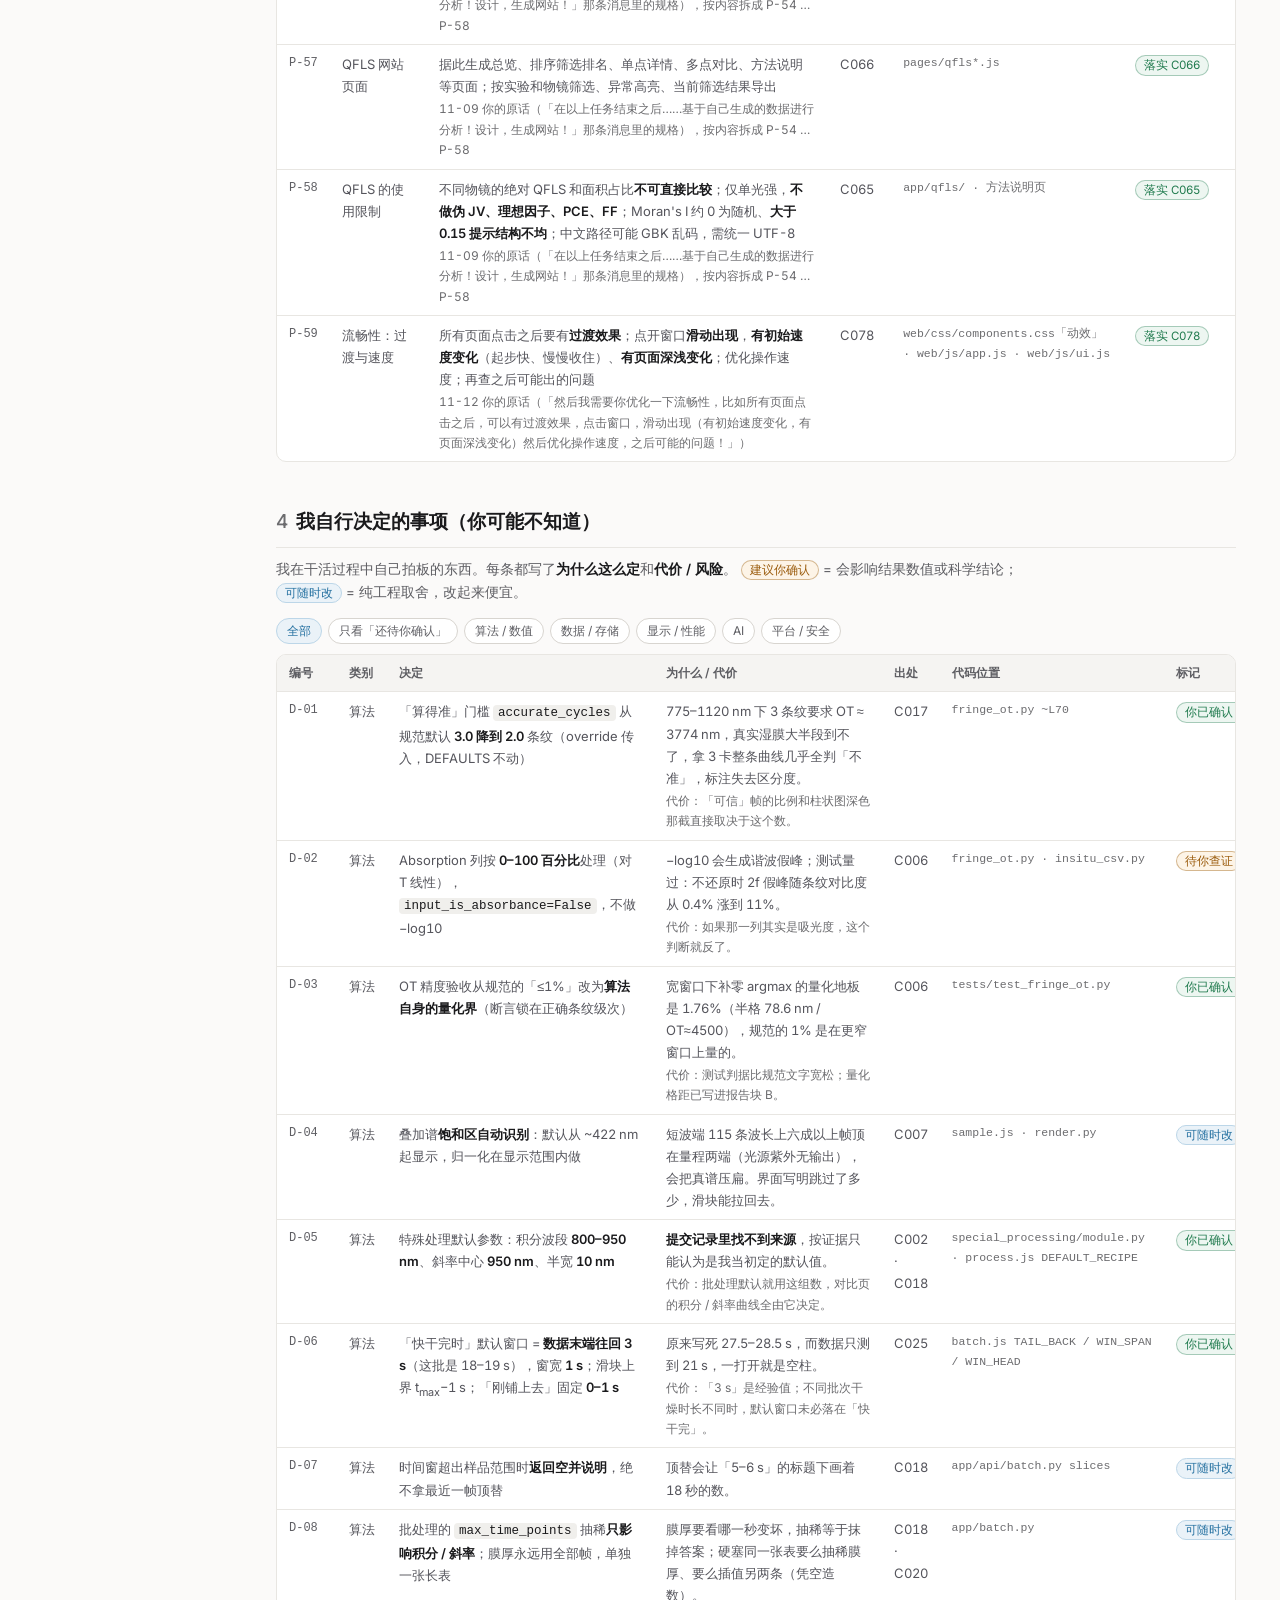
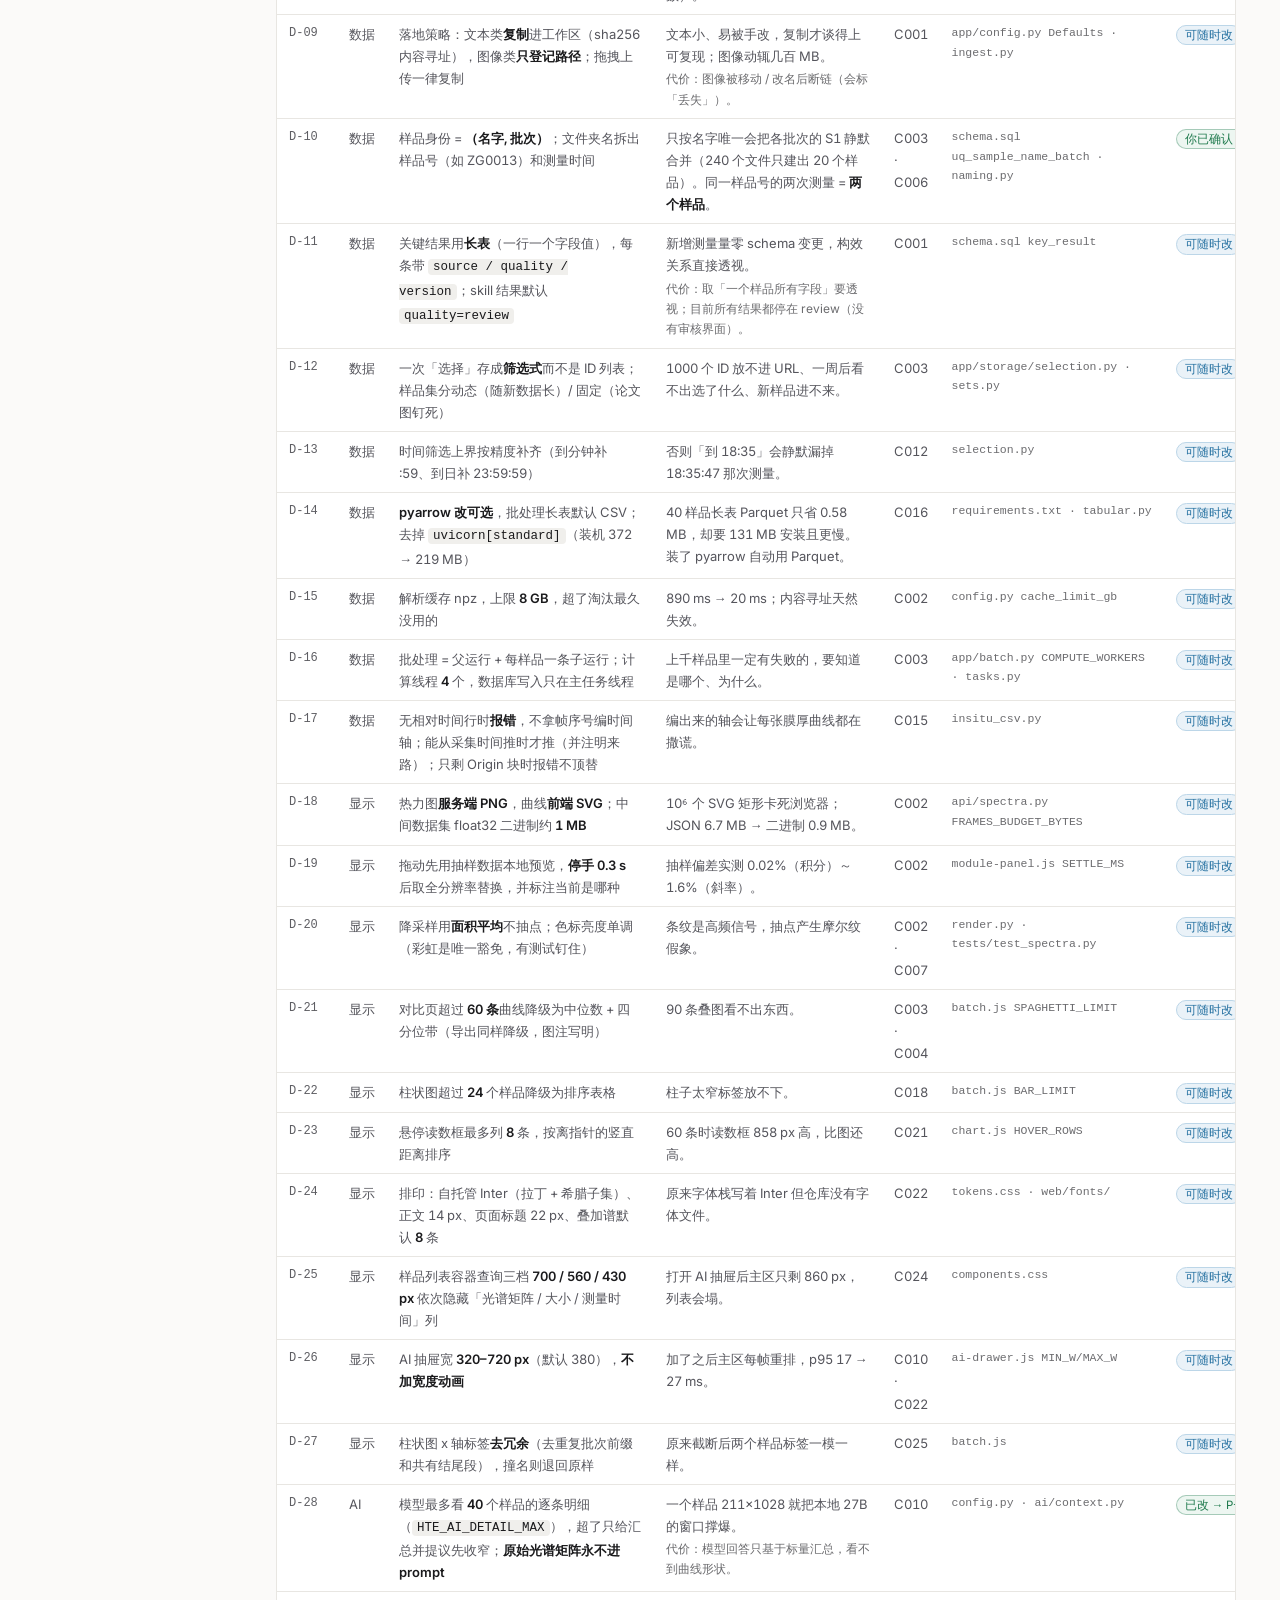
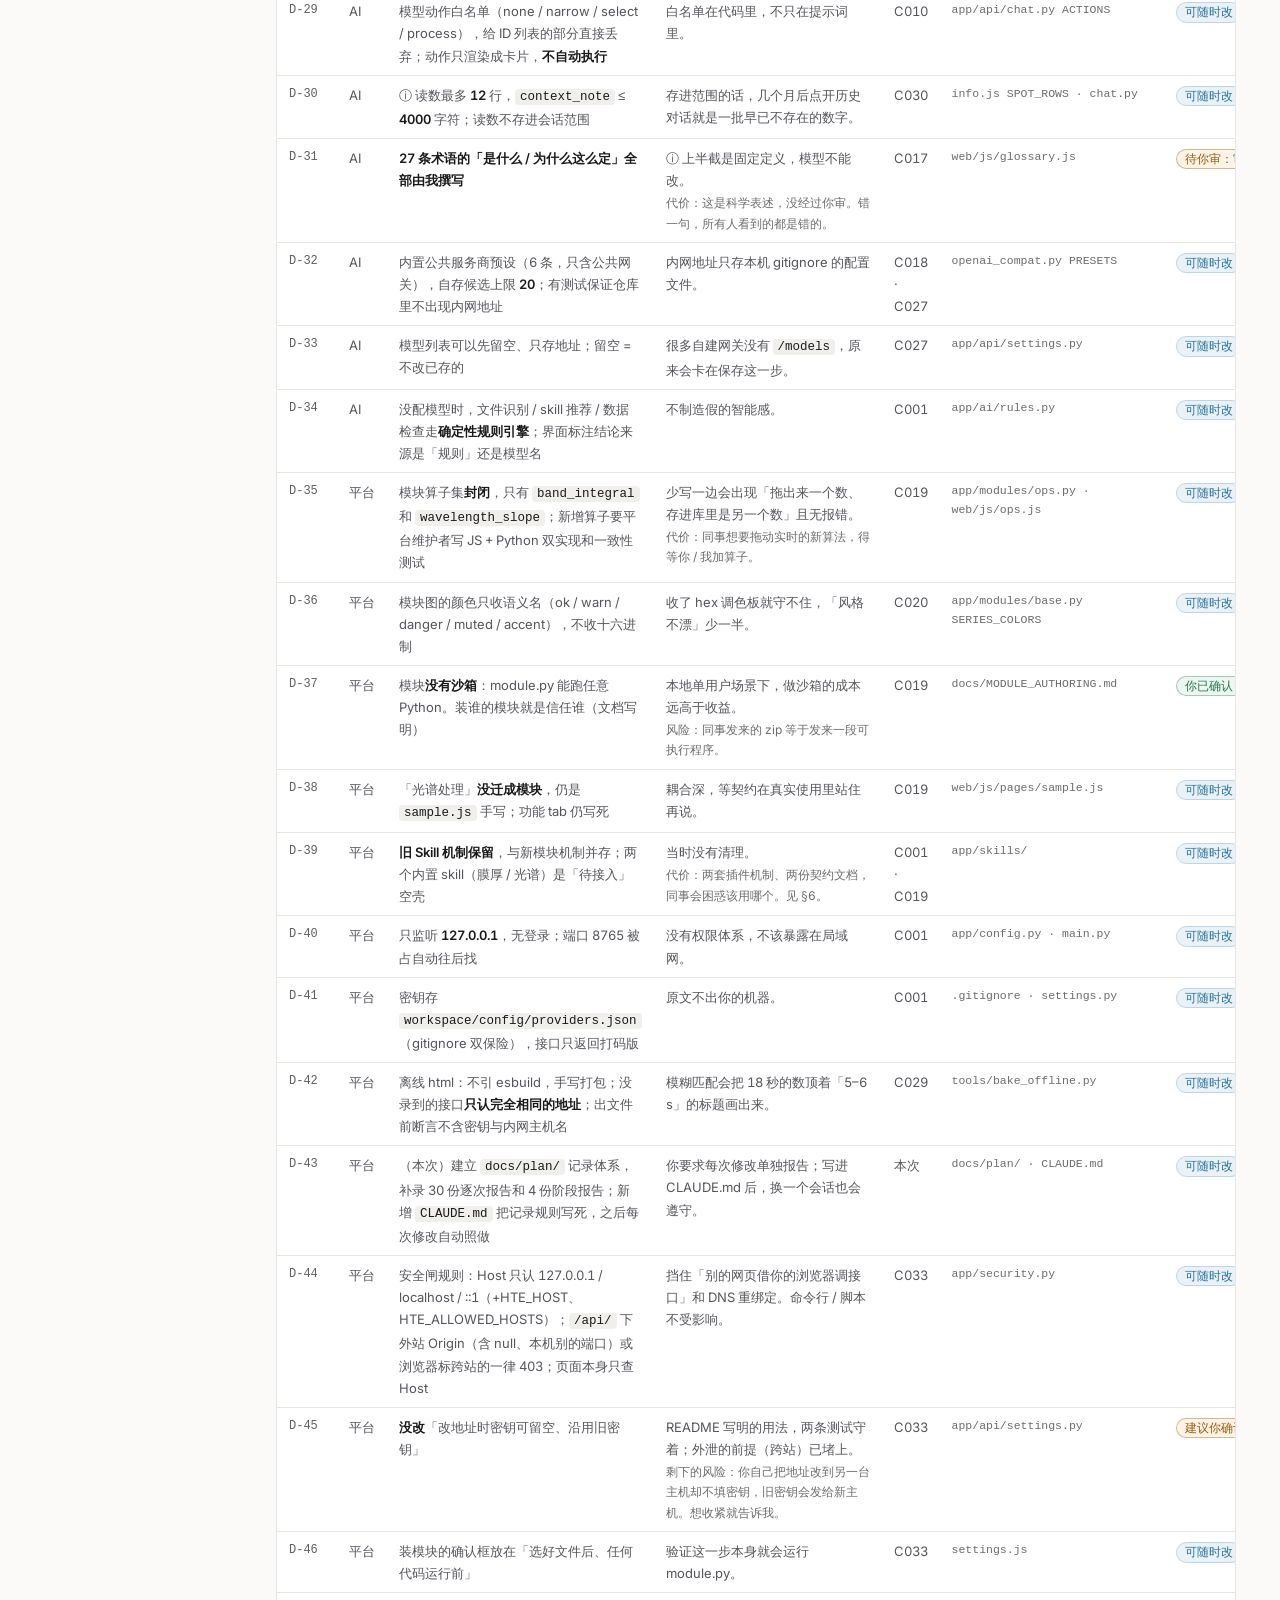
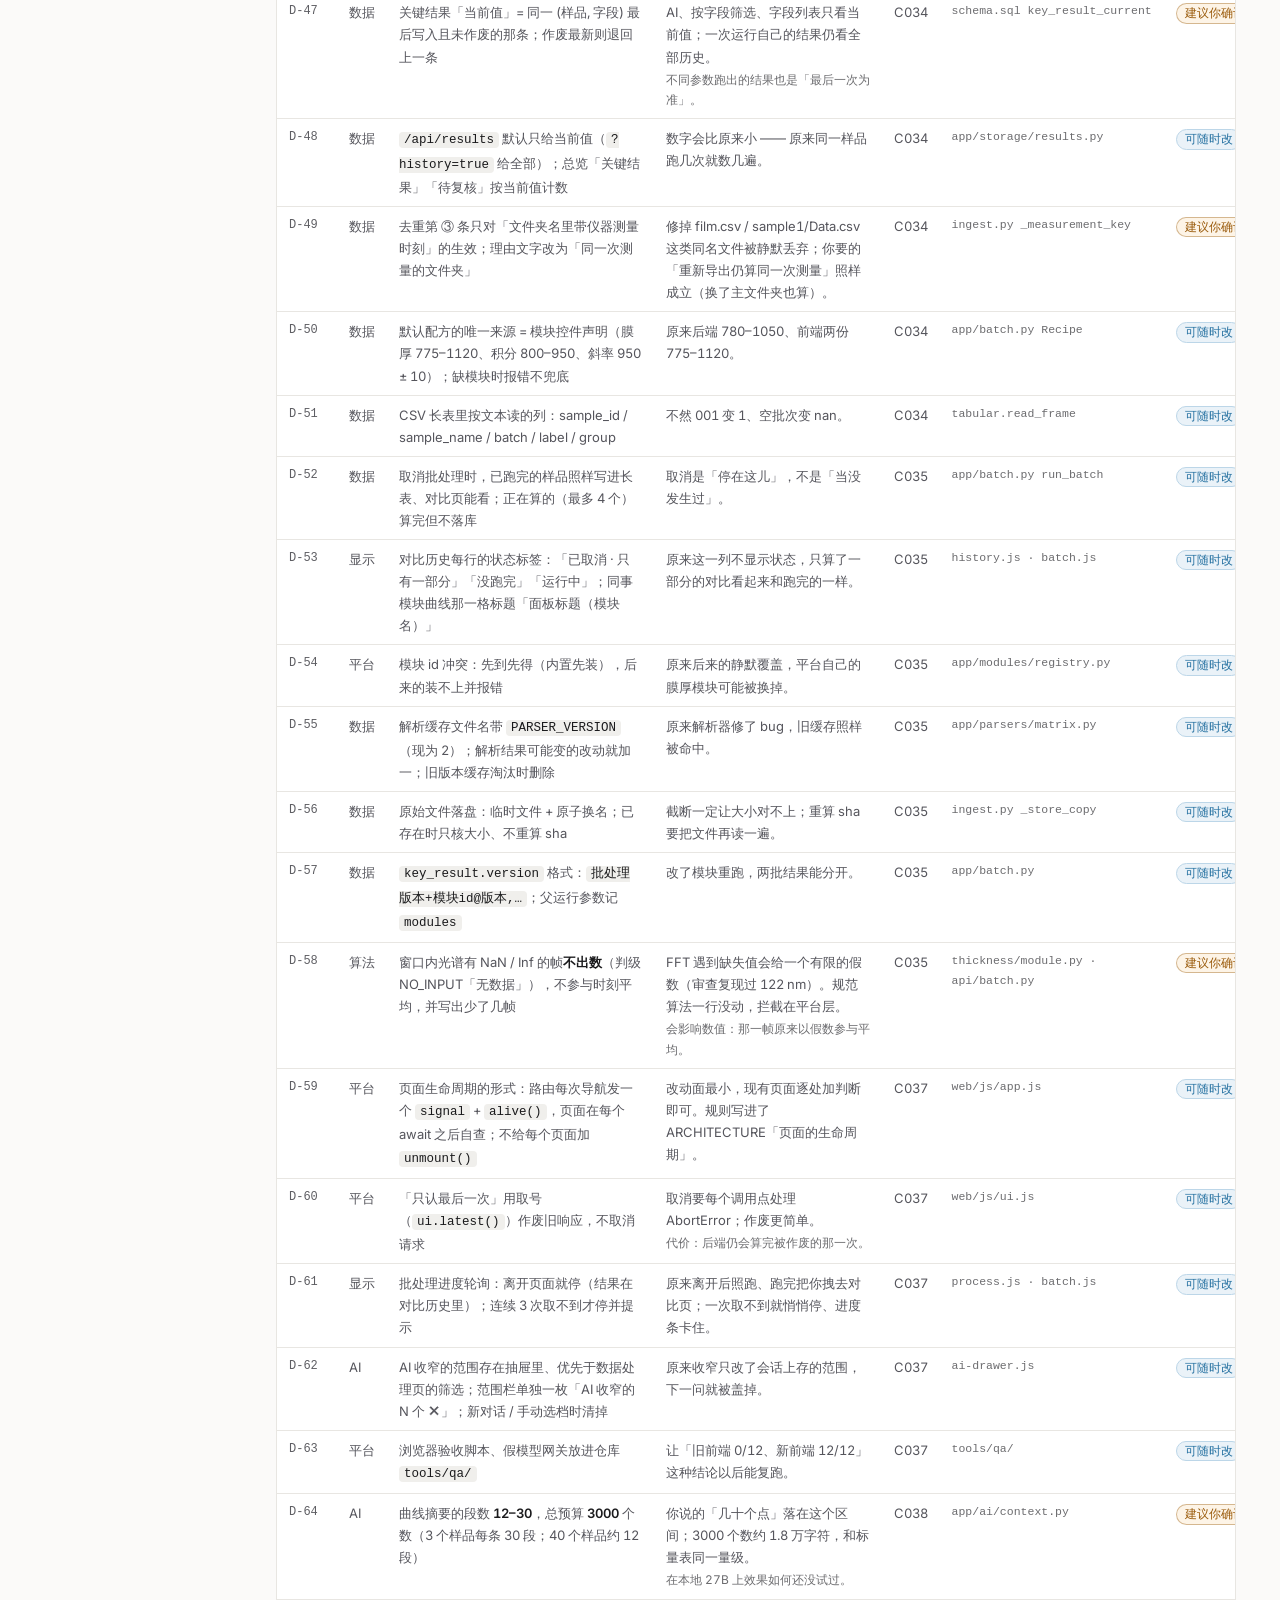
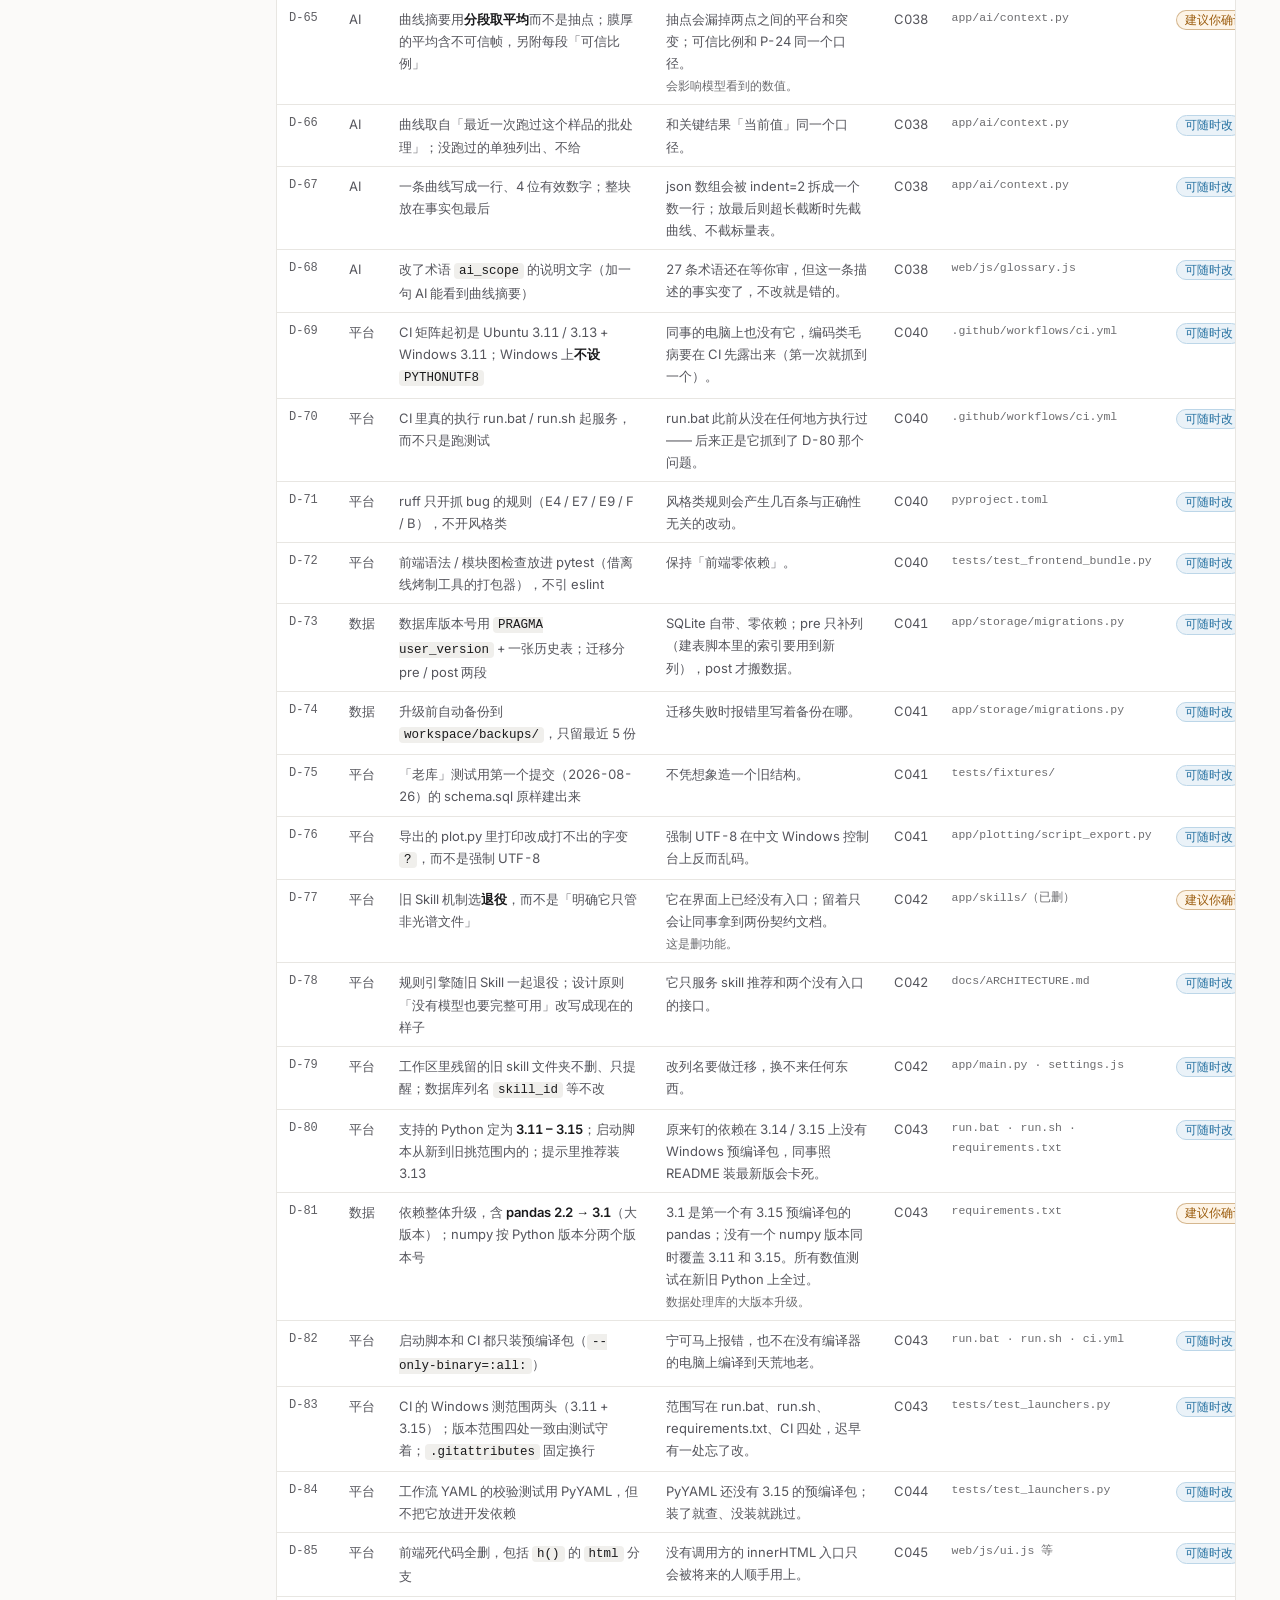
==== commit fc56894a: "C078 流畅性：切页 / 弹窗 / 抽屉的过渡（有起步速度、有深浅），再进一页不闪骨架屏，接口快十几倍，模块结果缓存 Co-Authored-By: Claude Opus 5.5 <noreply" ====
--- a/docs/plan/index.html
+++ b/docs/plan/index.html
@@ -189,11 +189,11 @@
     <span>基于提交 <code>14f5d19</code></span><span>分支 <code>claude/trusting-ride-pvg4aa</code></span>
   </div>
   <div class="cards">
-    <div class="card"><div class="k">修改报告</div><div class="v">77</div><div class="d">C001 – C077</div></div>
+    <div class="card"><div class="k">修改报告</div><div class="v">78</div><div class="d">C001 – C078</div></div>
     <div class="card"><div class="k">阶段</div><div class="v">P1–P18</div><div class="d">P18 = 全项目体检 + 交接文档</div></div>
     <div class="card"><div class="k">测试</div><div class="v">586</div><div class="d">全部通过；CI 每次推送都跑；另有浏览器验收 11 组（12 + 15 + 13 + 8 + 13 + 22 + 15 + 5 + 8 + 10 + 11 条）</div></div>
-    <div class="card"><div class="k">你明确指定的</div><div class="v">58</div><div class="d">P-01 … P-58（P-54 … P-58 是 QFLS 成像的规格）</div></div>
-    <div class="card"><div class="k">我自行决定的</div><div class="v">199</div><div class="d">D-01 … D-199，<b>28</b> 项还待你确认</div></div>
+    <div class="card"><div class="k">你明确指定的</div><div class="v">59</div><div class="d">P-01 … P-59（P-54 … P-58 是 QFLS 成像的规格；P-59 是流畅性）</div></div>
+    <div class="card"><div class="k">我自行决定的</div><div class="v">203</div><div class="d">D-01 … D-203，<b>28</b> 项还待你确认</div></div>
     <div class="card"><div class="k">自查发现</div><div class="v">30 / 30</div><div class="d"><b>全部处理完</b>（P10 12 条 · P11 11 条 · P12 7 条）</div></div>
   </div>
 </header>
@@ -355,6 +355,7 @@
 <tr><td class="id">P-56</td><td>QFLS 的输出</td><td>每个样点输出热图、直方图、剖面图、异常图、汇总图并保留指标数值；全局给可比较的指标分布、箱线图、排名、按实验及物镜分组的标准化数值；<strong>所有输出写入独立目录，不改原始数据</strong><span class="why">11-09 你的原话（「在以上任务结束之后……基于自己生成的数据进行分析！设计，生成网站！」那条消息里的规格），按内容拆成 P-54 … P-58</span></td><td>C065</td><td class="loc">app/qfls/pipeline.py · render.py</td><td><span class="chip ok">落实 C065</span></td></tr>
 <tr><td class="id">P-57</td><td>QFLS 网站页面</td><td>据此生成总览、排序筛选排名、单点详情、多点对比、方法说明等页面；按实验和物镜筛选、异常高亮、当前筛选结果导出<span class="why">11-09 你的原话（「在以上任务结束之后……基于自己生成的数据进行分析！设计，生成网站！」那条消息里的规格），按内容拆成 P-54 … P-58</span></td><td>C066</td><td class="loc">pages/qfls*.js</td><td><span class="chip ok">落实 C066</span></td></tr>
 <tr><td class="id">P-58</td><td>QFLS 的使用限制</td><td>不同物镜的绝对 QFLS 和面积占比<strong>不可直接比较</strong>；仅单光强，<strong>不做伪 JV、理想因子、PCE、FF</strong>；Moran's I 约 0 为随机、<strong>大于 0.15 提示结构不均</strong>；中文路径可能 GBK 乱码，需统一 UTF-8<span class="why">11-09 你的原话（「在以上任务结束之后……基于自己生成的数据进行分析！设计，生成网站！」那条消息里的规格），按内容拆成 P-54 … P-58</span></td><td>C065</td><td class="loc">app/qfls/ · 方法说明页</td><td><span class="chip ok">落实 C065</span></td></tr>
+<tr><td class="id">P-59</td><td>流畅性：过渡与速度</td><td>所有页面点击之后要有<strong>过渡效果</strong>；点开窗口<strong>滑动出现</strong>，<strong>有初始速度变化</strong>（起步快、慢慢收住）、<strong>有页面深浅变化</strong>；优化操作速度；再查之后可能出的问题<span class="why">11-12 你的原话（「然后我需要你优化一下流畅性，比如所有页面点击之后，可以有过渡效果，点击窗口，滑动出现（有初始速度变化，有页面深浅变化）然后优化操作速度，之后可能的问题！」）</span></td><td>C078</td><td class="loc">web/css/components.css「动效」 · web/js/app.js · web/js/ui.js</td><td><span class="chip ok">落实 C078</span></td></tr>
     </tbody>
   </table></div>
 </section>
@@ -575,6 +576,10 @@
 <tr data-c="显示"><td class="id">D-197</td><td class="nowrap">显示</td><td>下钻页（样品、批处理结果、QFLS 样点）的「返回」= 你来的那一页；同一页换参数沿用原来的来处，按「返回」回去那一步不记；没有来处（直接打开、刷新）时回页面声明的父页</td><td>原来样品页固定回数据处理，从别处点进来的也被送回去。</td><td>C077</td><td class="loc">web/js/app.js backOf</td><td><span class="chip info">可随时改</span></td></tr>
 <tr data-c="数据"><td class="id">D-198</td><td class="nowrap">数据</td><td>对比历史的名字最长 120 字，存在这次运行的参数里（和提交时填的名字同一个字段）</td><td>改名不该另起一个字段，导出和 AI 读到的是同一个名字。</td><td>C077</td><td class="loc">app/batch_history.py</td><td><span class="chip info">可随时改</span></td></tr>
 <tr data-c="数据" data-confirm="1"><td class="id">D-199</td><td class="nowrap">数据</td><td><strong>删除一次对比 = 删掉它写的关键结果</strong>：这些样品的当前值退回上一次对比算的（没有上一次就没有值），这次结果上的审核一起没了；曲线表文件、钉住的 AI 分析也删。原始数据、样品、别的对比、AI 对话不动；还在跑的不能删；删之前确认框列出会带走多少</td><td>另一种是「只藏起来、结果照样算数」—— 藏起来的结果还在当前值里，界面上却找不到是哪次算的。</td><td>C077</td><td class="loc">app/batch_history.py · web/js/pages/history.js</td><td><span class="chip warn">建议你确认</span></td></tr>
+<tr data-c="显示"><td class="id">D-200</td><td class="nowrap">显示</td><td>动效的数：切页 260 ms（下钻从右推进 40 px、返回从左、侧栏换页上浮 12 px + 缩放 0.992）、弹窗 320 ms（上滑 22 px、从 0.965 放大，末尾 1.04 轻过冲）、退场 150 ms、AI 抽屉右滑 40 px；进场 expo-out 缓动（起步快、收得长），退场先加速走开；只动 transform / opacity；系统「减少动态效果」时全关</td><td>你要的是「有初始速度变化、有深浅变化」，数是我定的。<strong>没用</strong> View Transitions（两页一起动）和背景模糊 —— 实测各让 p95 帧时间从 17 ms 涨到 67–100 ms。</td><td>C078</td><td class="loc">web/css/components.css「动效」</td><td><span class="chip info">可随时改</span></td></tr>
+<tr data-c="显示"><td class="id">D-201</td><td class="nowrap">显示</td><td>再进一次同一页时旧内容先留着、顶上一条细线说「在刷新」，新数据到了原地换掉；400 ms 还没回来才换成骨架屏</td><td>原来每进一次都先闪一下骨架屏，哪怕数据 10 ms 就回来了。</td><td>C078</td><td class="loc">web/js/ui.js render</td><td><span class="chip info">可随时改</span></td></tr>
+<tr data-c="平台"><td class="id">D-202</td><td class="nowrap">平台</td><td>模块计算结果在内存里缓存最多 64 份，钥匙 = 模块 id + 版本 + 文件 id + 文件内容 sha256 + 参数 + 只算的面板；模块一重新加载就整个清空</td><td>样品页每进一次都把膜厚全分辨率算一遍（300 多 ms），同一份数据同一套参数结果永远一样。</td><td>C078</td><td class="loc">app/modules/results_cache.py</td><td><span class="chip info">可随时改</span></td></tr>
+<tr data-c="平台"><td class="id">D-203</td><td class="nowrap">平台</td><td>「当前值」多一个写法 <code>key_result_current_all</code>（先分组取最大 id 再连回来）只给整表汇总用；逐样品查询仍用原来那个。两个逐行相同，测试守着</td><td>整表汇总从 40–75 ms 到 2–3 ms；新写法放进逐样品子查询里会到 9 秒，所以两个都留。</td><td>C078</td><td class="loc">app/storage/schema.sql</td><td><span class="chip info">可随时改</span></td></tr>
     </tbody>
   </table></div>
 </section>
@@ -850,6 +855,7 @@
 <tr><td class="id"><a href="changes/C075_2026-11-10_本提交.md">C075</a></td><td class="nowrap">11-10</td><td>P19</td><td>技术债（后端三）：请求体都有模型 —— /api/docs 看得出参数，拼错的键回 400</td><td class="small">你的要求（修技术债）</td></tr>
 <tr><td class="id"><a href="changes/C076_2026-11-12_本提交.md">C076</a></td><td class="nowrap">11-12</td><td>P19</td><td>技术债（前端一）：共用组件只留一份、离开页面真的中止请求、设置页不靠全局事件、智能体报错、长行</td><td class="small">你的要求（修技术债）</td></tr>
 <tr><td class="id"><a href="changes/C077_2026-11-12_本提交.md">C077</a></td><td class="nowrap">11-12</td><td>P19</td><td>技术债（前端二）：批处理一条路、下钻页回你来的地方、该点得进去的都点得进去、对比历史能改名能删</td><td class="small">你的要求（修技术债）</td></tr>
+<tr><td class="id"><a href="changes/C078_2026-11-12_本提交.md">C078</a></td><td class="nowrap">11-12</td><td>P19</td><td>流畅性：切页 / 弹窗 / 抽屉的过渡（有起步速度、有深浅），再进一页不闪骨架屏，接口快十几倍，模块结果缓存</td><td class="small">你的要求（P-59）</td></tr>
     </tbody>
   </table></div>
 </section>
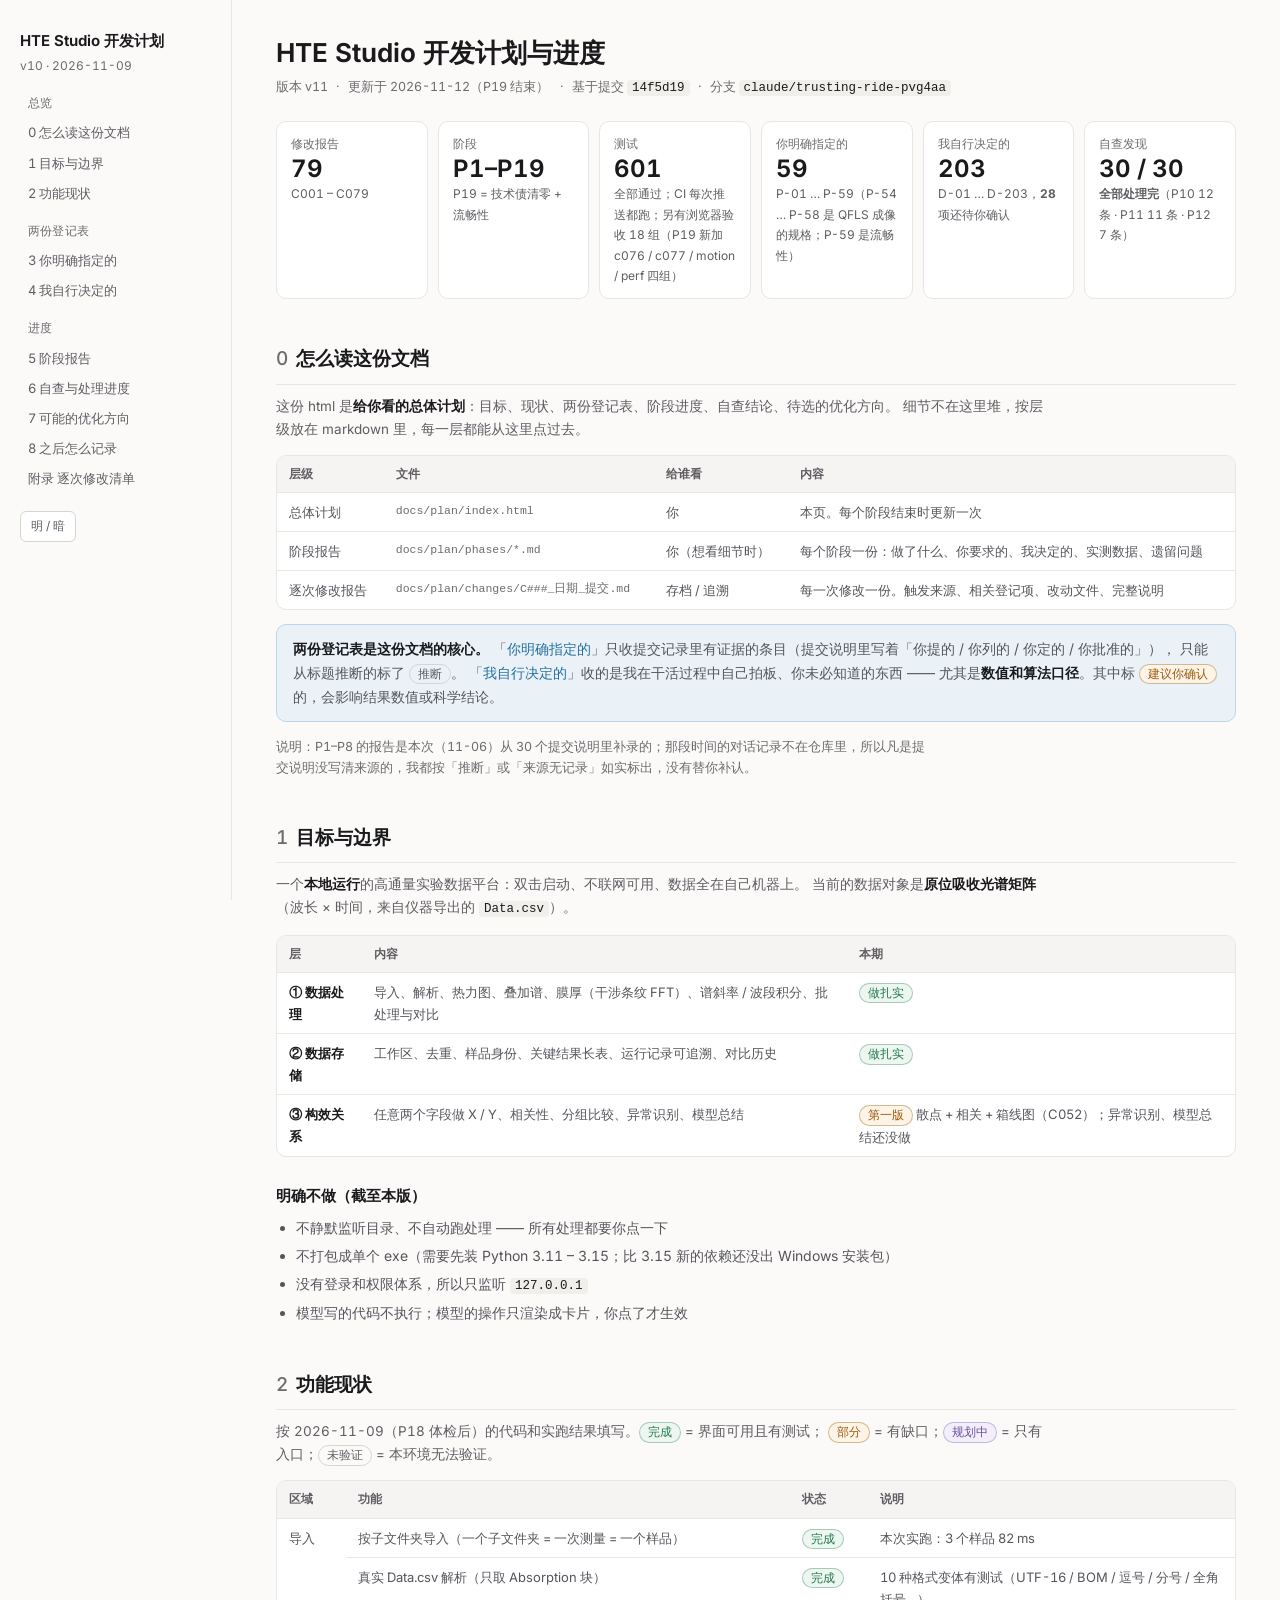
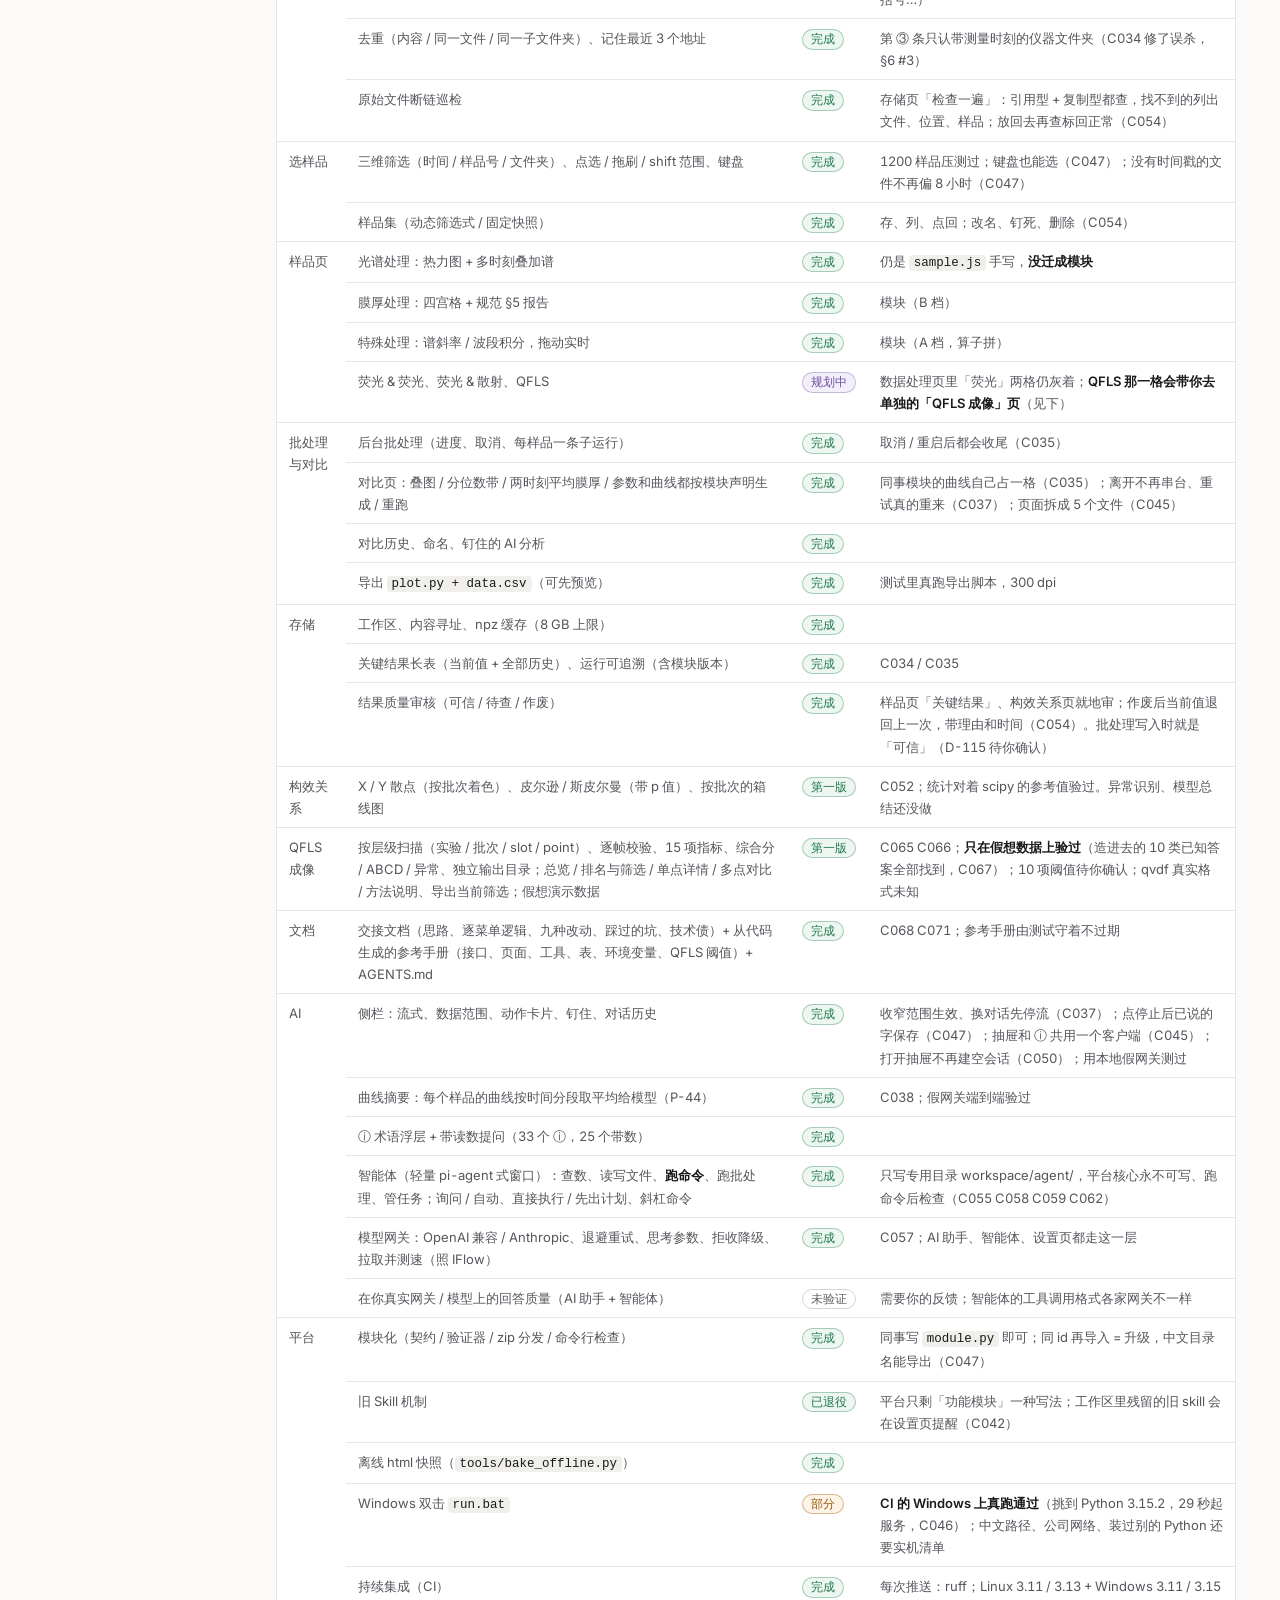
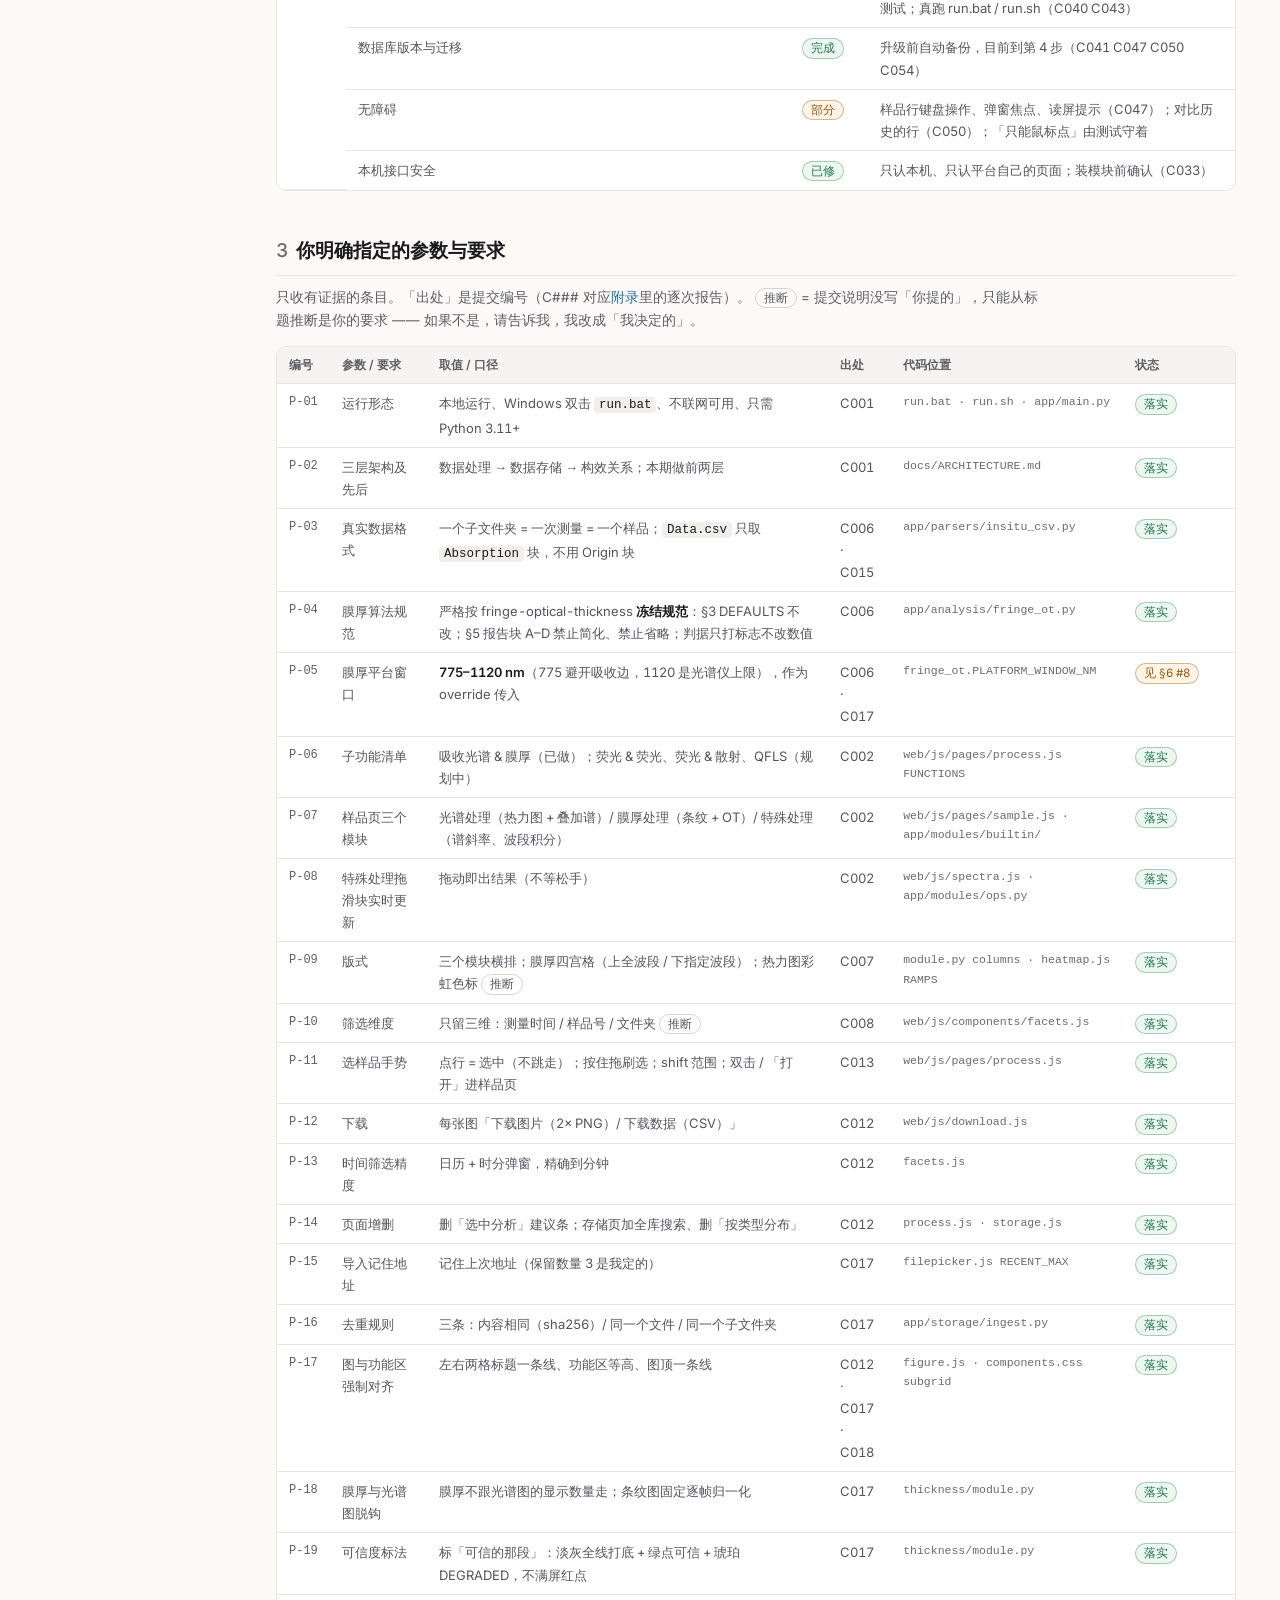
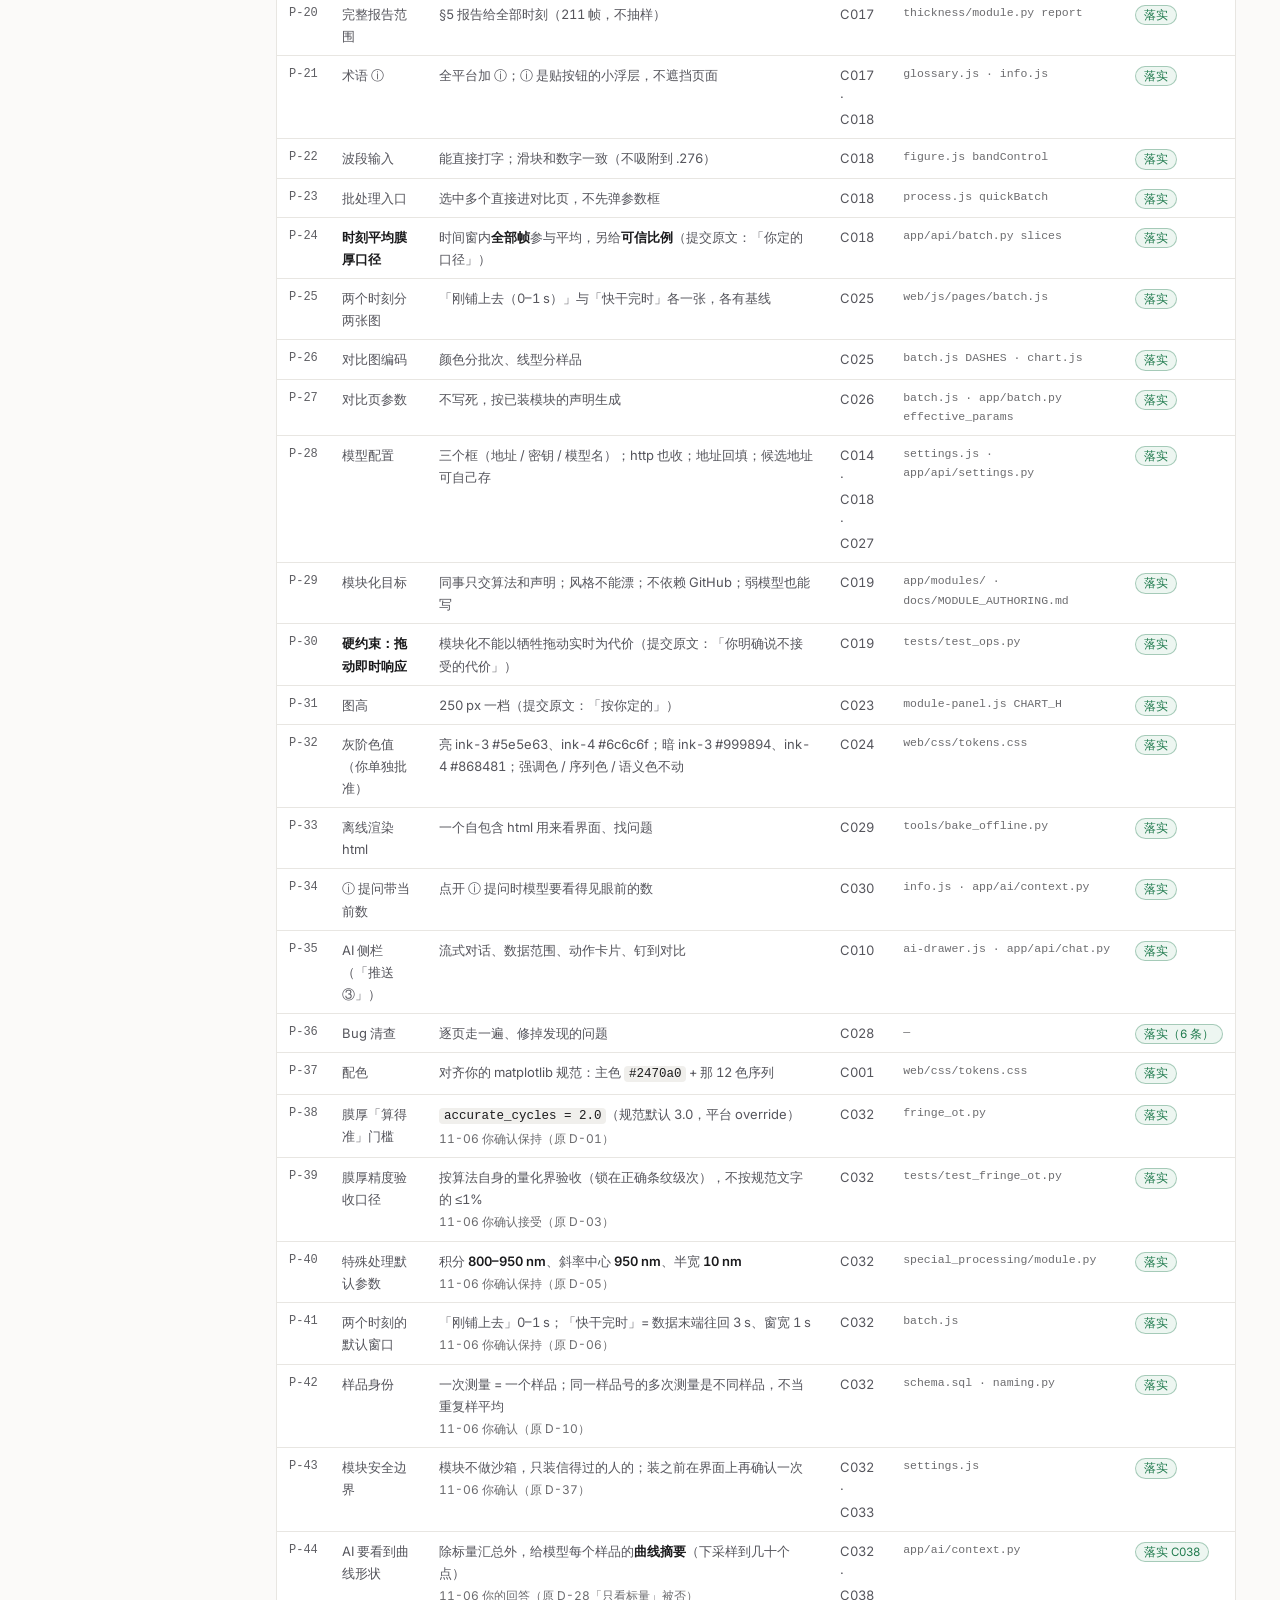
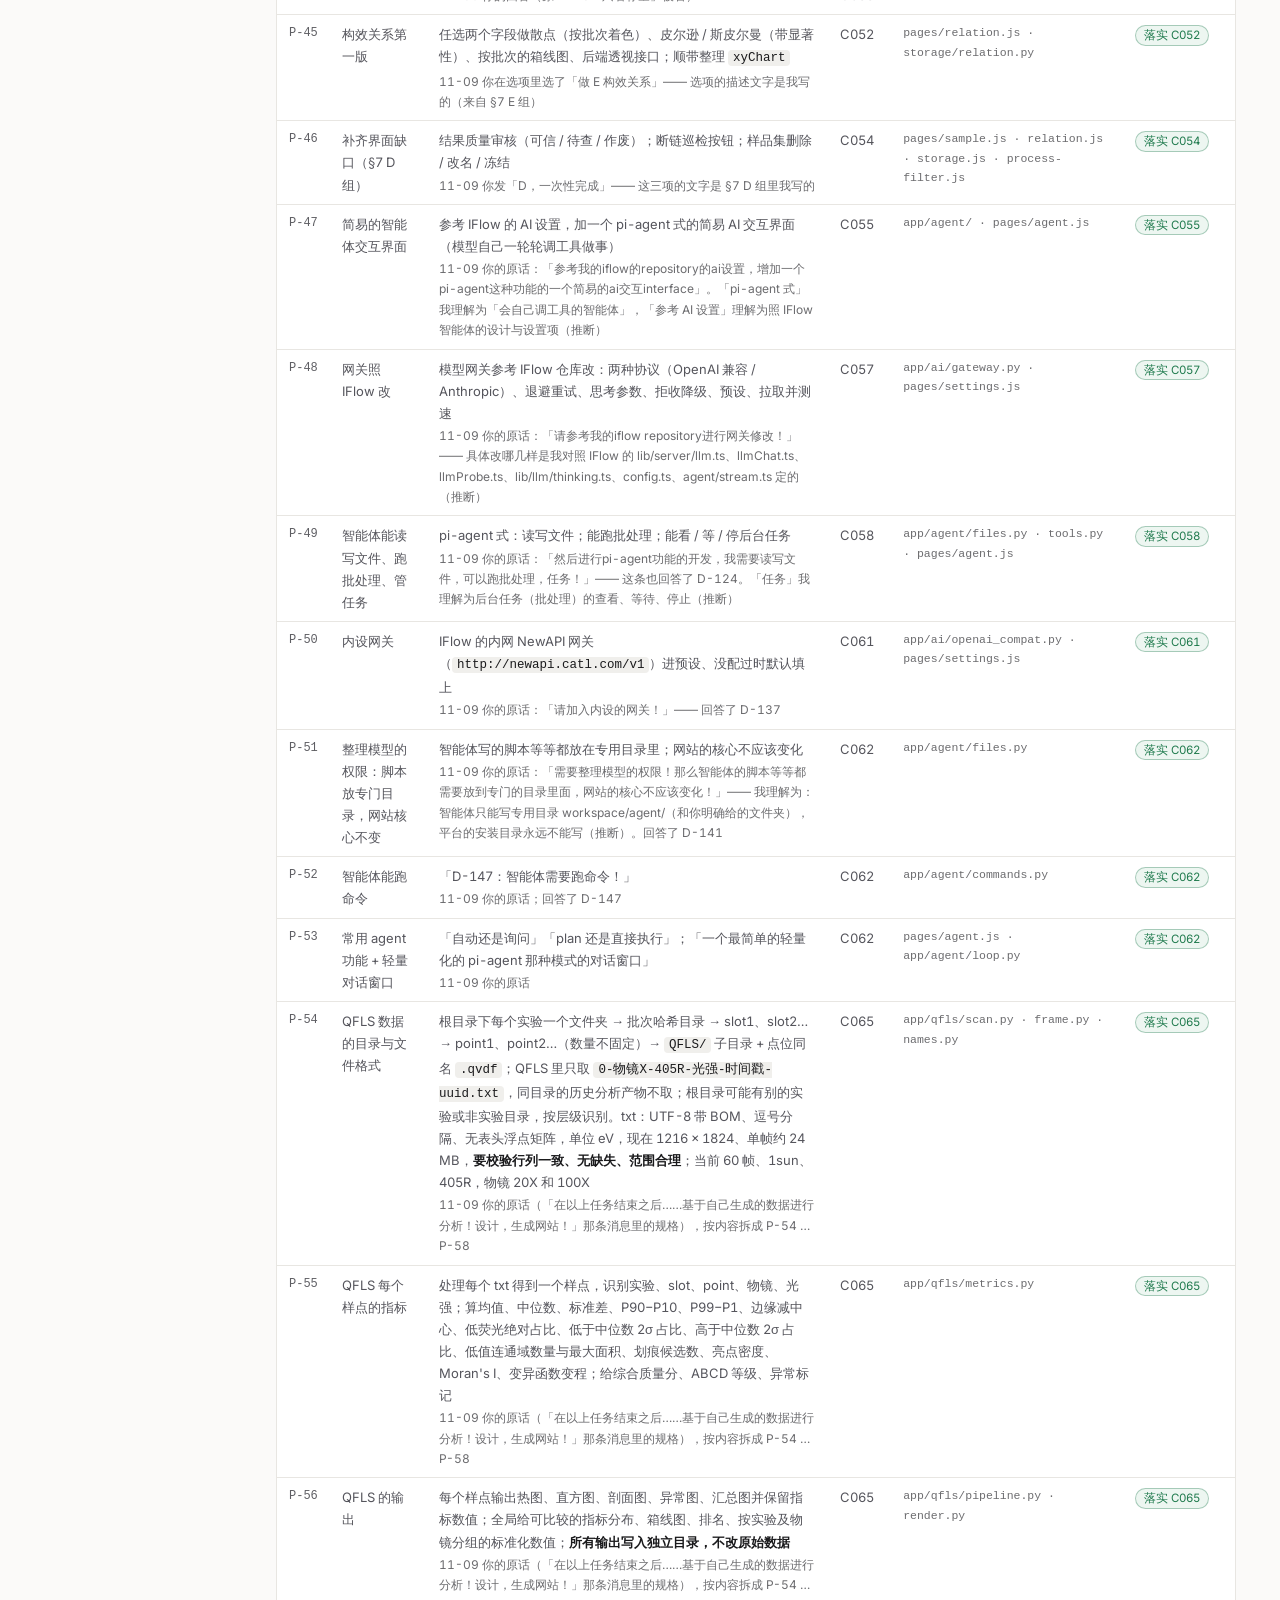
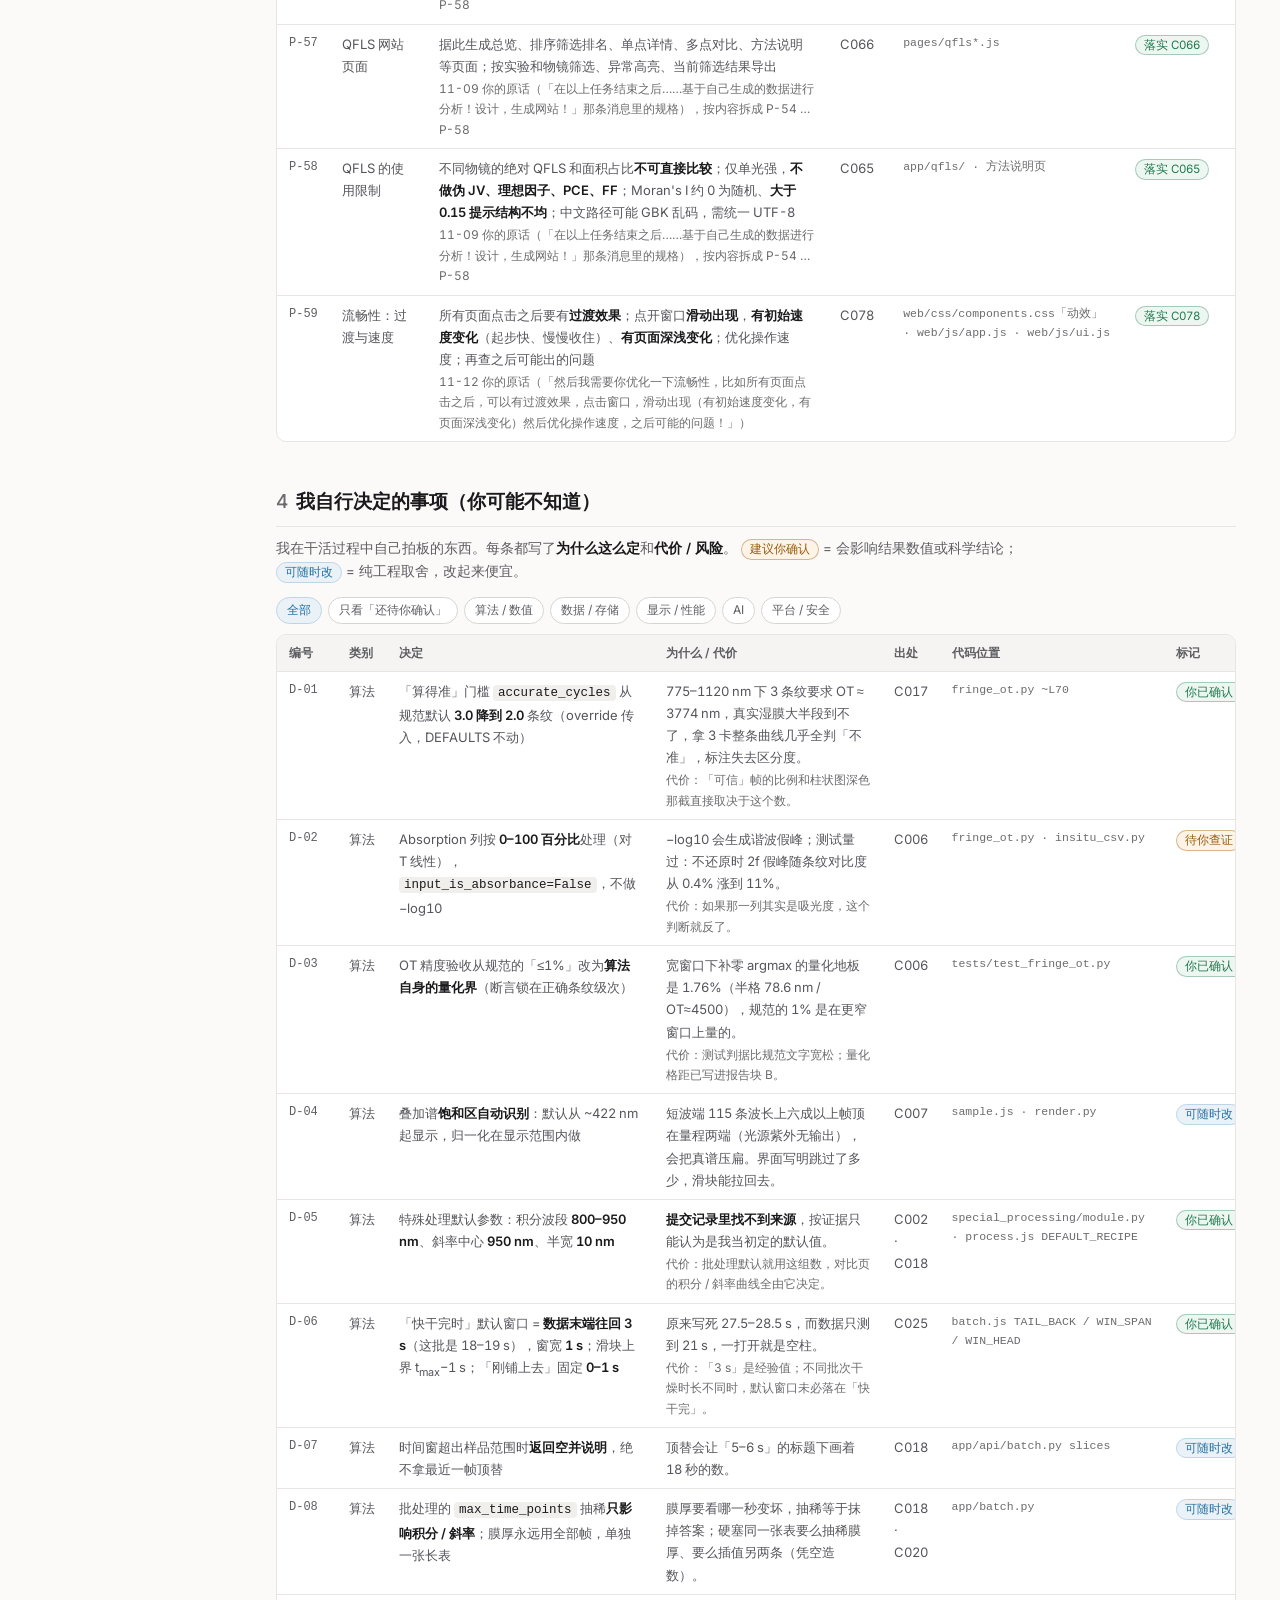
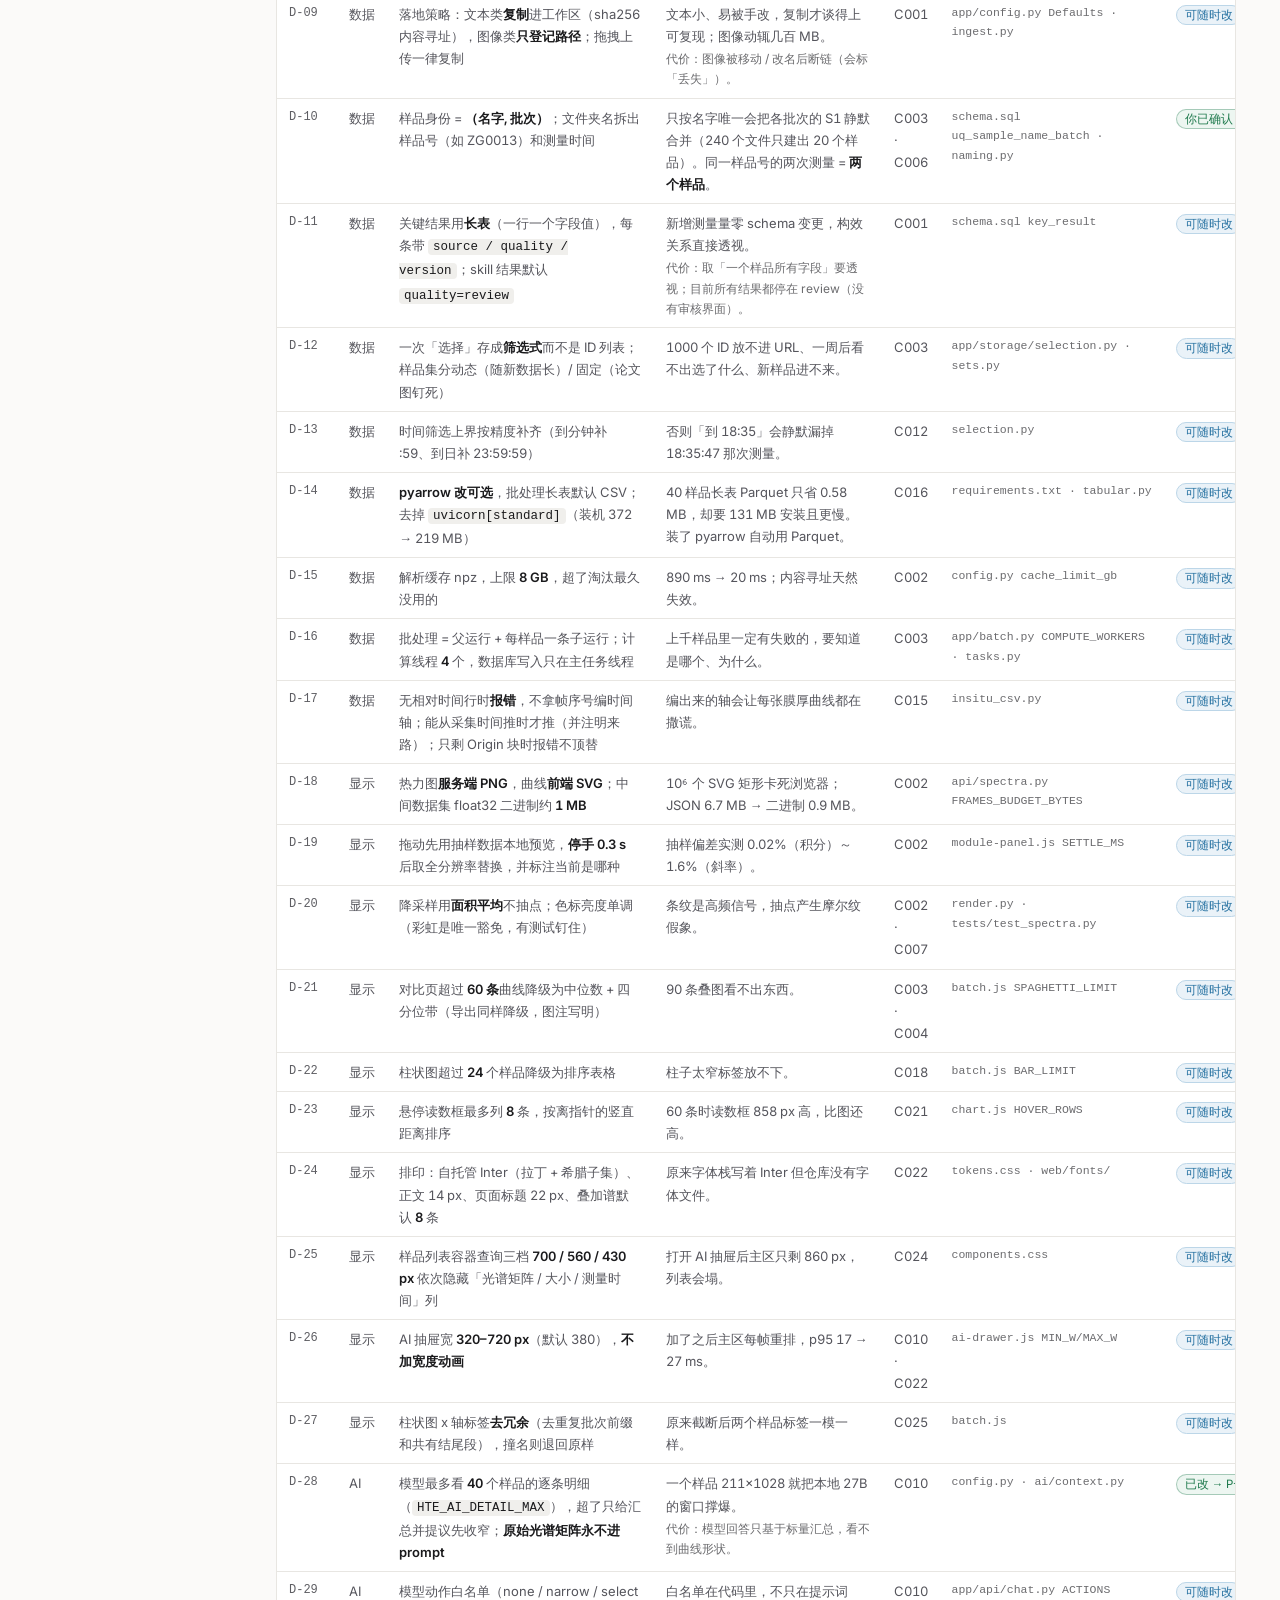
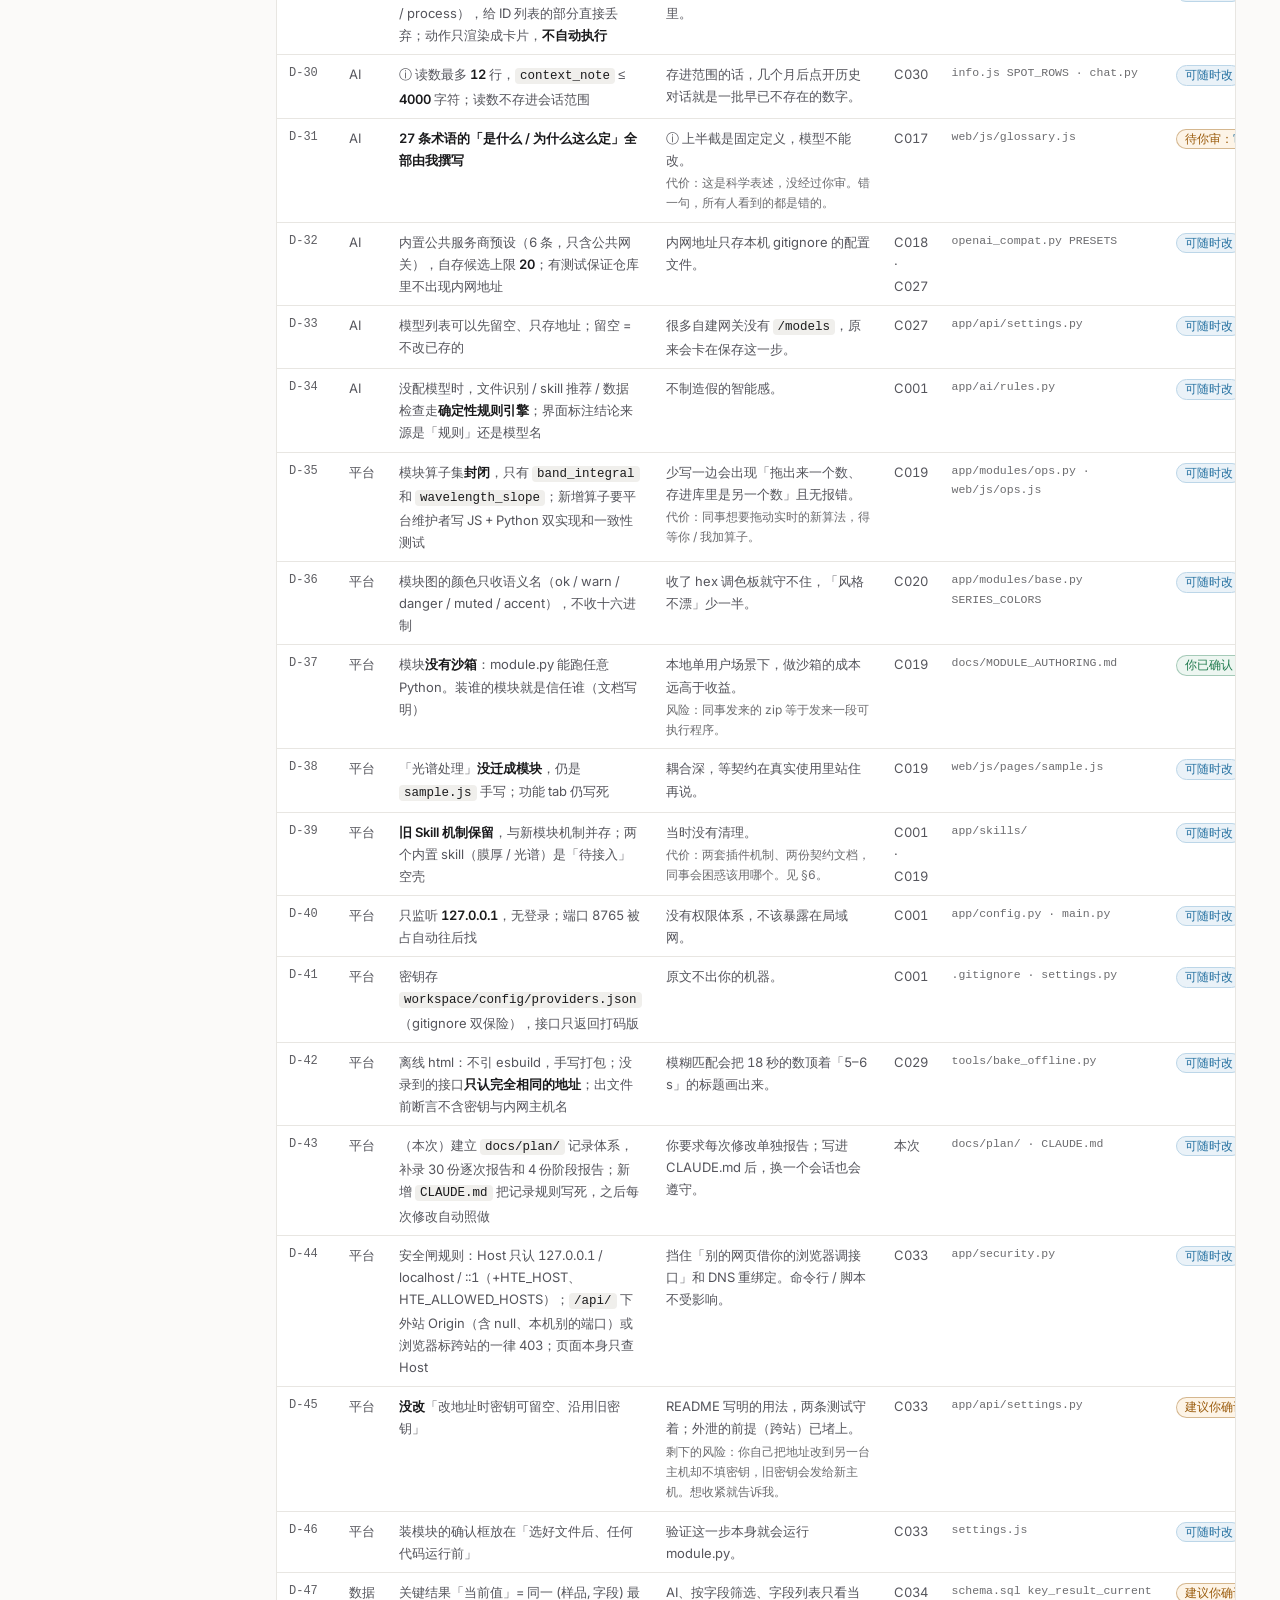
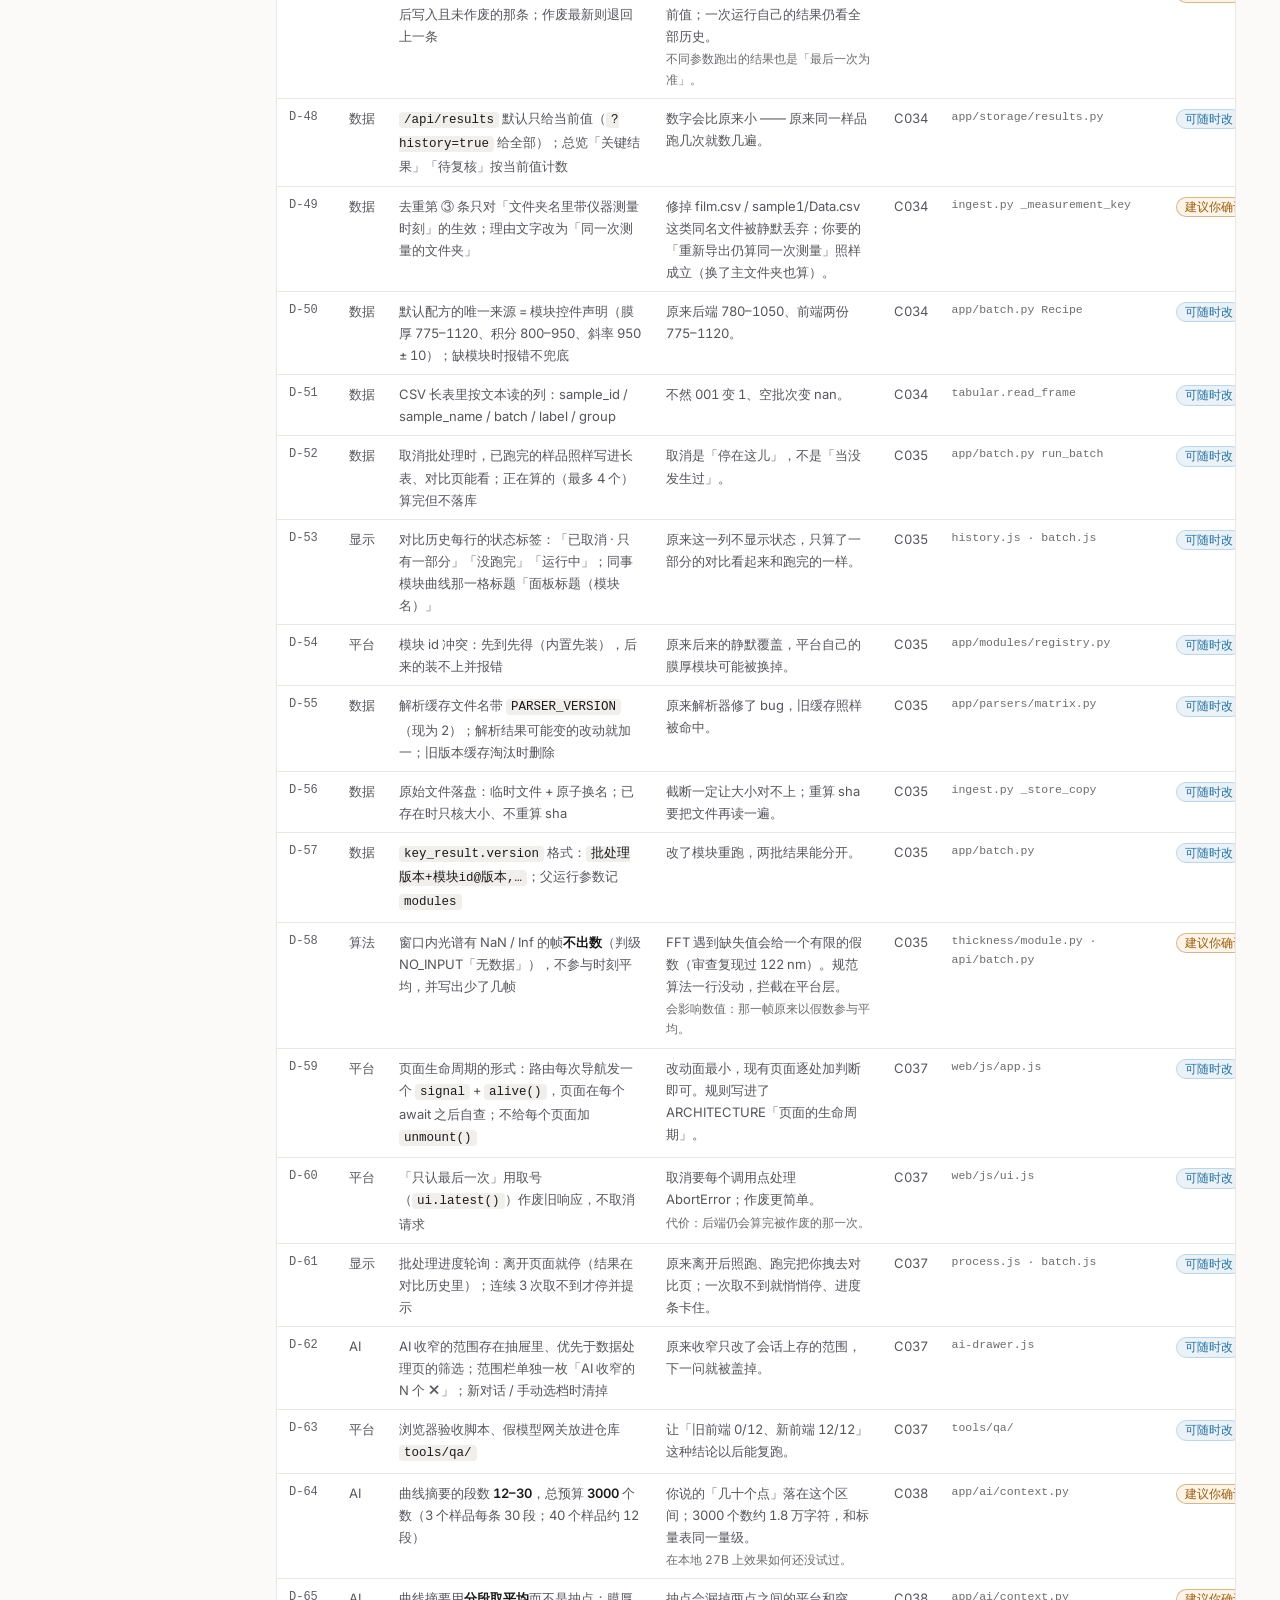
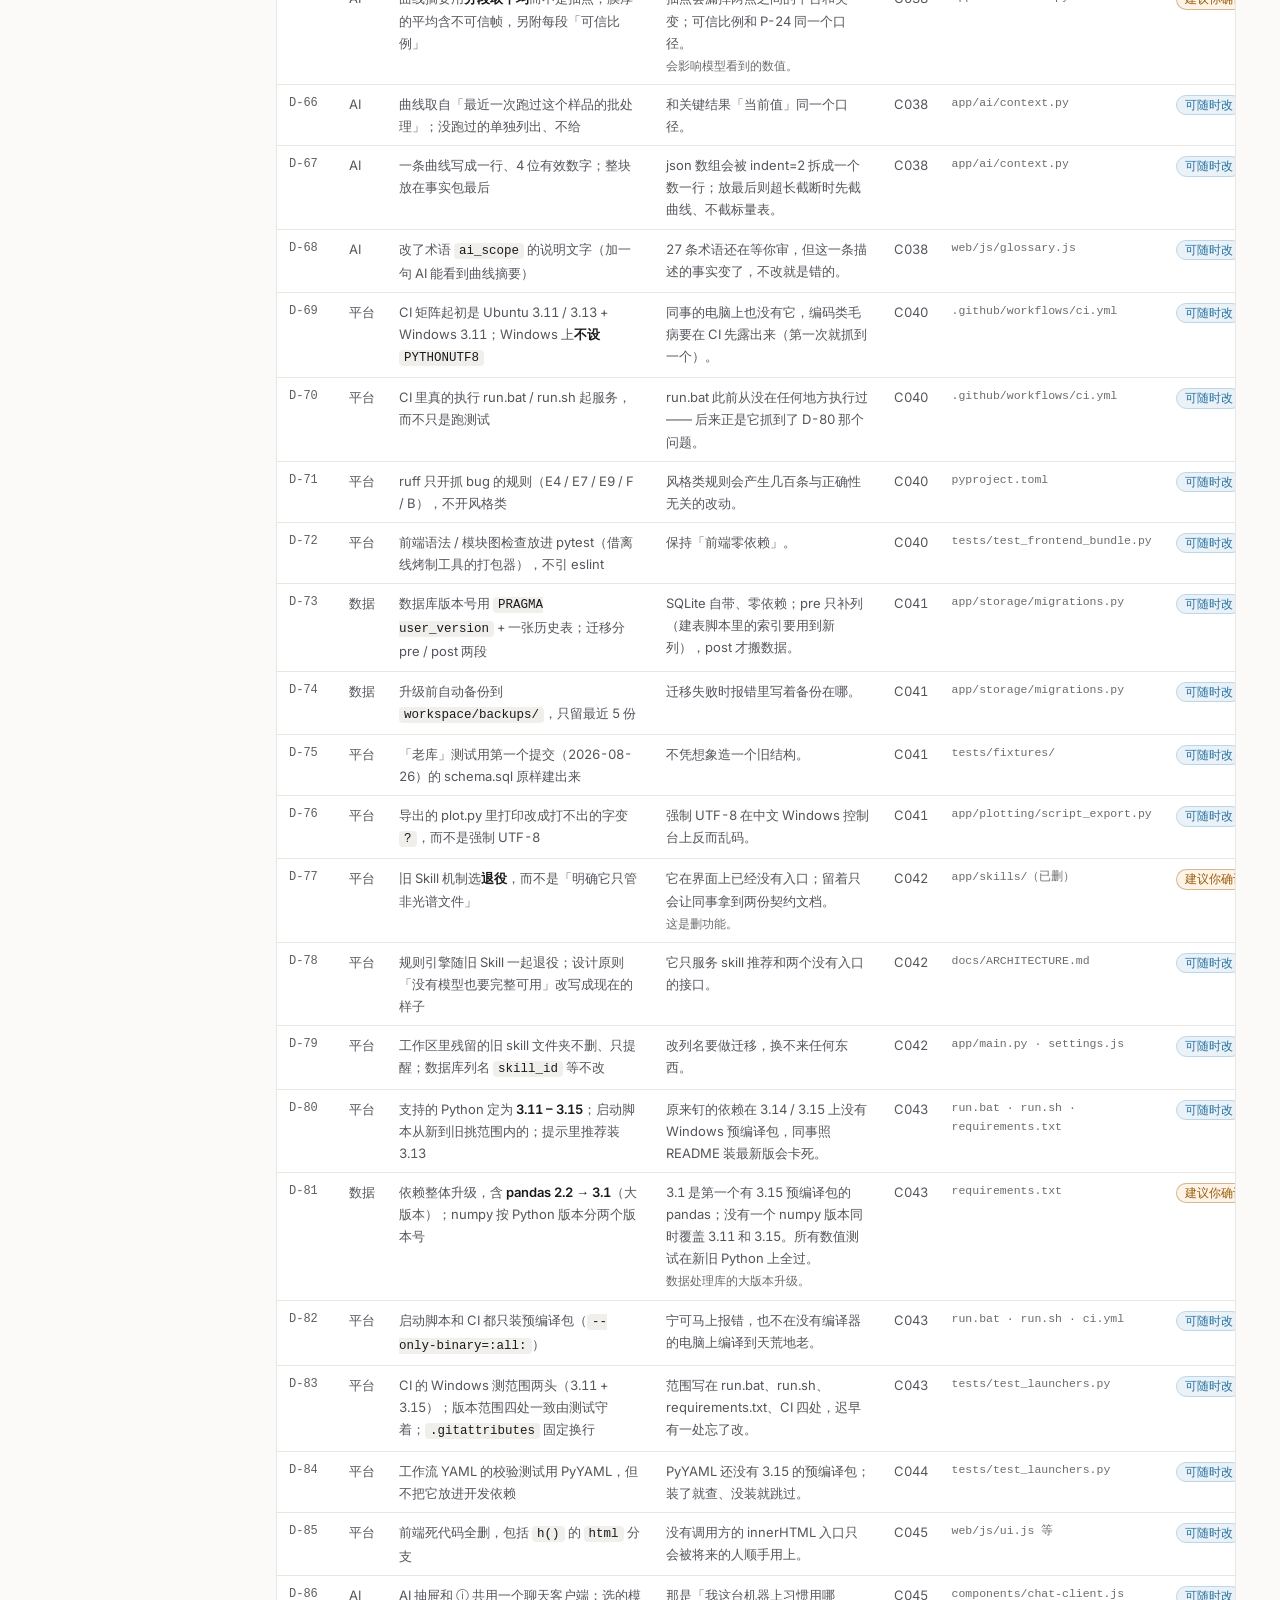
==== commit 81bfdd15: "C079 P19 收尾：阶段报告、交接文档跟上（技术债清单清零）、计划文档 v11 Co-Authored-By: Claude Opus 5.5 <noreply@anthropic.com> Cl" ====
--- a/docs/plan/index.html
+++ b/docs/plan/index.html
@@ -185,13 +185,13 @@
 <header class="doc">
   <h1>HTE Studio 开发计划与进度</h1>
   <div class="meta">
-    <span>版本 v10</span><span>更新于 2026-11-09（P18 结束）</span>
+    <span>版本 v11</span><span>更新于 2026-11-12（P19 结束）</span>
     <span>基于提交 <code>14f5d19</code></span><span>分支 <code>claude/trusting-ride-pvg4aa</code></span>
   </div>
   <div class="cards">
-    <div class="card"><div class="k">修改报告</div><div class="v">78</div><div class="d">C001 – C078</div></div>
-    <div class="card"><div class="k">阶段</div><div class="v">P1–P18</div><div class="d">P18 = 全项目体检 + 交接文档</div></div>
-    <div class="card"><div class="k">测试</div><div class="v">586</div><div class="d">全部通过；CI 每次推送都跑；另有浏览器验收 11 组（12 + 15 + 13 + 8 + 13 + 22 + 15 + 5 + 8 + 10 + 11 条）</div></div>
+    <div class="card"><div class="k">修改报告</div><div class="v">79</div><div class="d">C001 – C079</div></div>
+    <div class="card"><div class="k">阶段</div><div class="v">P1–P19</div><div class="d">P19 = 技术债清零 + 流畅性</div></div>
+    <div class="card"><div class="k">测试</div><div class="v">601</div><div class="d">全部通过；CI 每次推送都跑；另有浏览器验收 18 组（P19 新加 c076 / c077 / motion / perf 四组）</div></div>
     <div class="card"><div class="k">你明确指定的</div><div class="v">59</div><div class="d">P-01 … P-59（P-54 … P-58 是 QFLS 成像的规格；P-59 是流畅性）</div></div>
     <div class="card"><div class="k">我自行决定的</div><div class="v">203</div><div class="d">D-01 … D-203，<b>28</b> 项还待你确认</div></div>
     <div class="card"><div class="k">自查发现</div><div class="v">30 / 30</div><div class="d"><b>全部处理完</b>（P10 12 条 · P11 11 条 · P12 7 条）</div></div>
@@ -648,11 +648,16 @@
       <strong>输出写进独立目录、原始数据不动</strong>；网页有总览、排名与筛选、单点详情、多点对比、方法说明，能导出当前筛选。
       用自己生成的 60 帧假想数据做了分析：造进去的 10 类已知答案全部找到，划痕 6 / 6、误报 0，物镜差 −24.2 meV（造的 −24）。顺带修了图宽度跟不上容器的老问题。</p>
       <p class="note"><a href="phases/P17_2026-W46_QFLS成像.md">阶段报告 P17</a> · <a href="../QFLS_演示数据分析.md">演示数据分析</a></p></li>
-    <li class="now"><span class="t">P18 体检 + 交接文档（本次）</span><span class="d">11-09 · W46 · C068–C072 · → 586 测试</span>
+    <li><span class="t">P18 体检 + 交接文档</span><span class="d">11-09 · W46 · C068–C072 · → 586 测试</span>
       <p>你说「检查整个项目，写一个非常完备的文档，让别的模型也能接着做」：三路体检（每个菜单、后端分层与扩展接口、文档与代码）+ 机器核对，
       修了 15 个 bug（智能体会话跨线程会串、QFLS 切标签丢筛选、<strong>matplotlib 没进必装清单</strong>……），统一状态叫法、删死代码；
       写了交接文档 <code>docs/HANDOFF.md</code>、从代码生成的参考手册 <code>docs/REFERENCE.md</code>（测试守着不过期）和 <code>AGENTS.md</code>。</p>
       <p class="note"><a href="phases/P18_2026-W46_体检与交接文档.md">阶段报告 P18</a> · <a href="../HANDOFF.md">交接文档</a> · <a href="../REFERENCE.md">参考手册</a></p></li>
+    <li class="now"><span class="t">P19 技术债清零 + 流畅性（本次）</span><span class="d">11-10 – 11-12 · W46 · C073–C079 · → 601 测试</span>
+      <p>体检列出的技术债 18 条全部改完：公用工具合一、领域层只抛 NotFound / Invalid、业务逻辑搬出路由、请求体都有模型（拼错的键回 400）、
+      前端共用组件只留一份、离开页面真的中止请求、下钻页回你来的地方、对比历史能改名能删。然后按你的要求做了流畅性：切页、弹窗、抽屉都有过渡
+      （起步快、慢慢收住，背后的页面暗下去），<strong>一帧没掉</strong>；总览 / 存储接口快 10–15 倍，回到同一个样品膜厚不再重算（330 → 20 ms）。</p>
+      <p class="note"><a href="phases/P19_2026-W46_技术债与流畅性.md">阶段报告 P19</a></p></li>
   </ul>
 </section>
 
@@ -756,7 +761,7 @@
 <tr><td class="id">E2</td><td><strong>构效关系第二步</strong>：异常识别（偏离趋势的样品挑出来、标在图上、点进去回溯到原始文件）+ 让模型写一段总结（可以直接用智能体的工具：相关、按批次比较、样品结果）</td><td>第三层「看出问题」</td><td>1–2 天</td><td><span class="chip danger">建议下一个</span></td></tr>
     </tbody>
   </table></div>
-  <div class="callout warn"><b>等你定（P18 之后）：</b>项目体检做完了，文档也沉淀好了 —— 换任何模型接着做，让它先读 <code>docs/HANDOFF.md</code>（或 <code>AGENTS.md</code>）。最有价值的下一步仍然只有你能做：<b>给一个真实的 QFLS 实验文件夹</b>（哪怕一个 slot、几个点，连同 qvdf），拿它校阈值、确认 qvdf 格式。其次：在内网网关上试智能体；Windows 实机清单。代码这边可以接着做的：HANDOFF §11.1 的技术债、构效关系第二步（E2）。§4 里 <b>27 项</b>「还待你确认」，D-02 最要紧；QFLS 的 10 项里最影响结论的是 <b>D-172 综合分怎么扣</b>和 <b>D-166 低荧光阈值 1.10 eV</b>。</div>
+  <div class="callout warn"><b>等你定（P19 之后）：</b>技术债清单清零了，流畅性也做了（数字见 C078）。<b>新的一项要你确认：D-199 删除一次对比会把它写的关键结果一起删掉</b>（样品的当前值退回上一次对比的；原始数据不动）—— 想要「只藏起来」就说。还可以做的：样品页第一次进的 0.5 s（先出低分辨率再补全）、构效关系第二步（E2）。最有价值、只有你能给的仍然是<b>一个真实的 QFLS 实验文件夹</b>。§4 里 <b>28 项</b>「还待你确认」，D-02 最要紧。</div>
 </section>
 
 <!-- ================================================================ 8 -->
@@ -856,6 +861,7 @@
 <tr><td class="id"><a href="changes/C076_2026-11-12_本提交.md">C076</a></td><td class="nowrap">11-12</td><td>P19</td><td>技术债（前端一）：共用组件只留一份、离开页面真的中止请求、设置页不靠全局事件、智能体报错、长行</td><td class="small">你的要求（修技术债）</td></tr>
 <tr><td class="id"><a href="changes/C077_2026-11-12_本提交.md">C077</a></td><td class="nowrap">11-12</td><td>P19</td><td>技术债（前端二）：批处理一条路、下钻页回你来的地方、该点得进去的都点得进去、对比历史能改名能删</td><td class="small">你的要求（修技术债）</td></tr>
 <tr><td class="id"><a href="changes/C078_2026-11-12_本提交.md">C078</a></td><td class="nowrap">11-12</td><td>P19</td><td>流畅性：切页 / 弹窗 / 抽屉的过渡（有起步速度、有深浅），再进一页不闪骨架屏，接口快十几倍，模块结果缓存</td><td class="small">你的要求（P-59）</td></tr>
+<tr><td class="id"><a href="changes/C079_2026-11-12_本提交.md">C079</a></td><td class="nowrap">11-12</td><td>P19</td><td>P19 收尾：阶段报告、交接文档跟上（技术债清单清零）、计划文档 v11</td><td class="small">记录规则（阶段结束）</td></tr>
     </tbody>
   </table></div>
 </section>
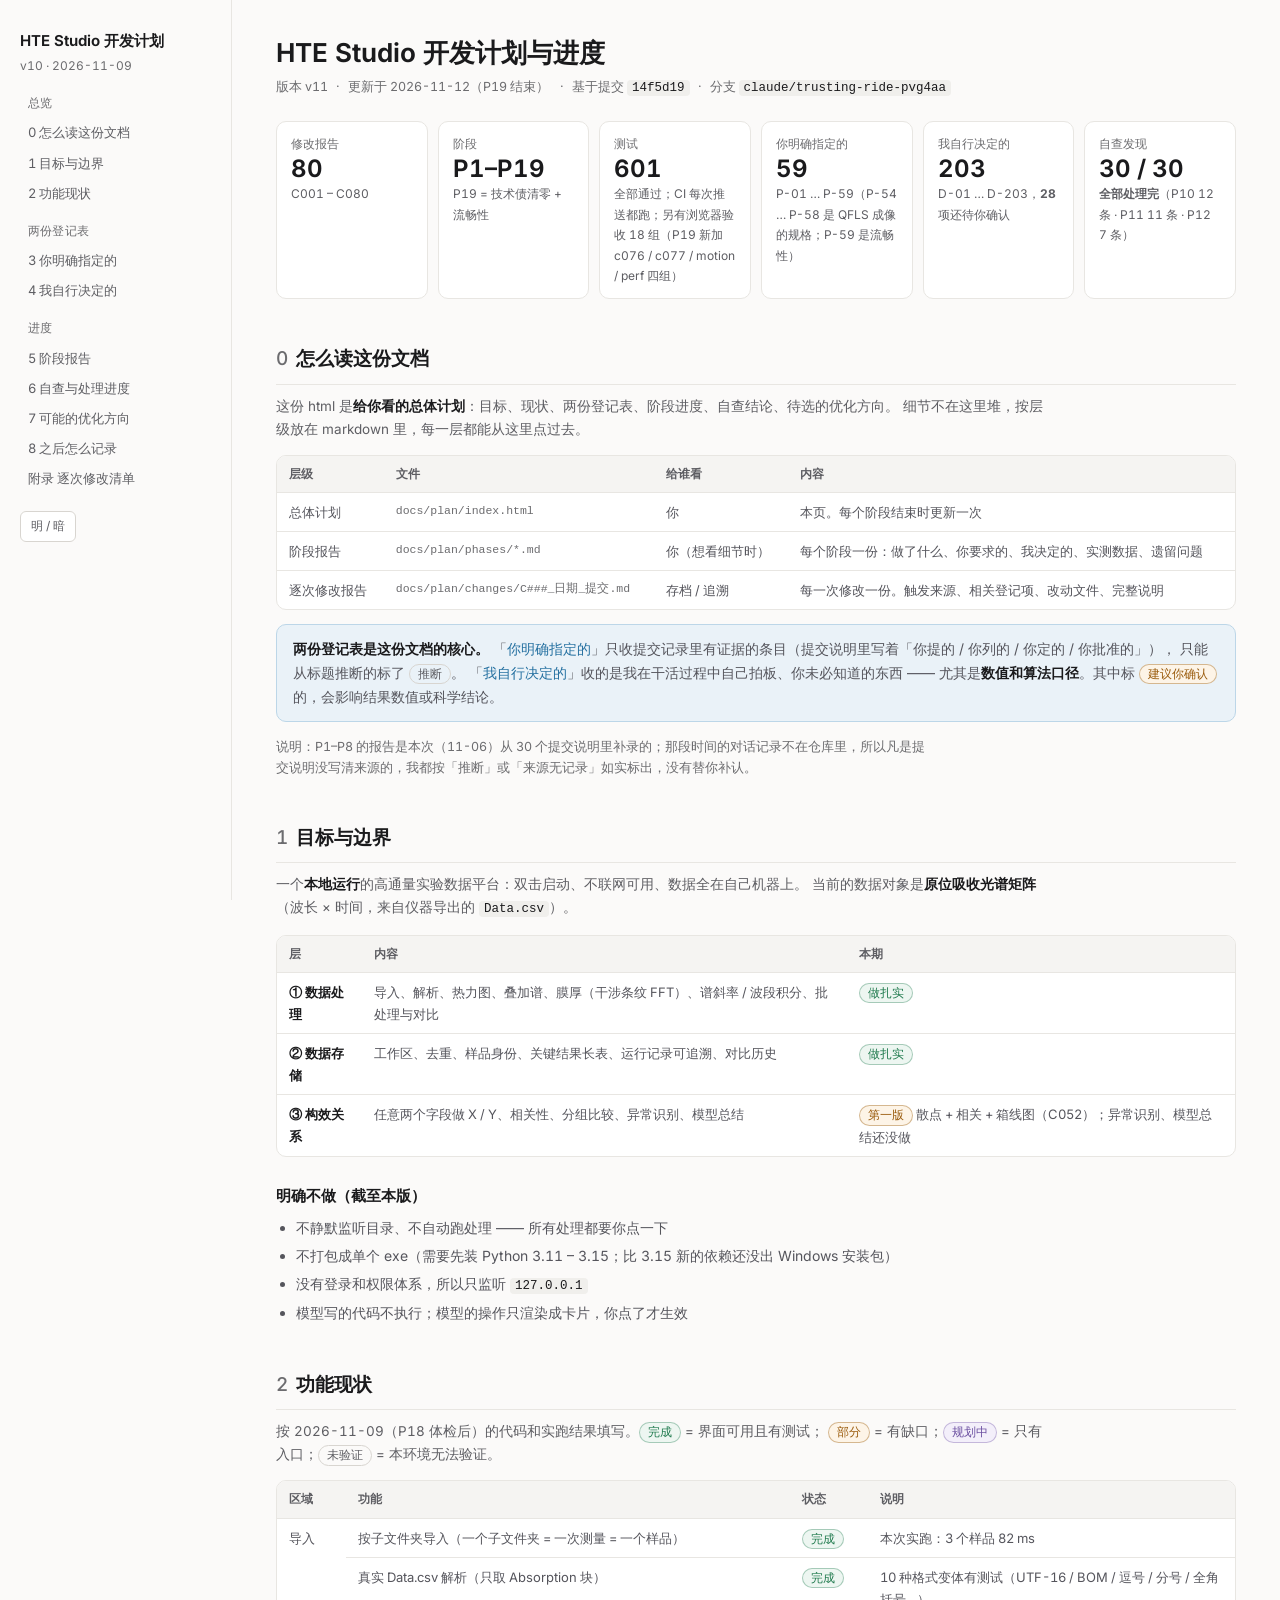
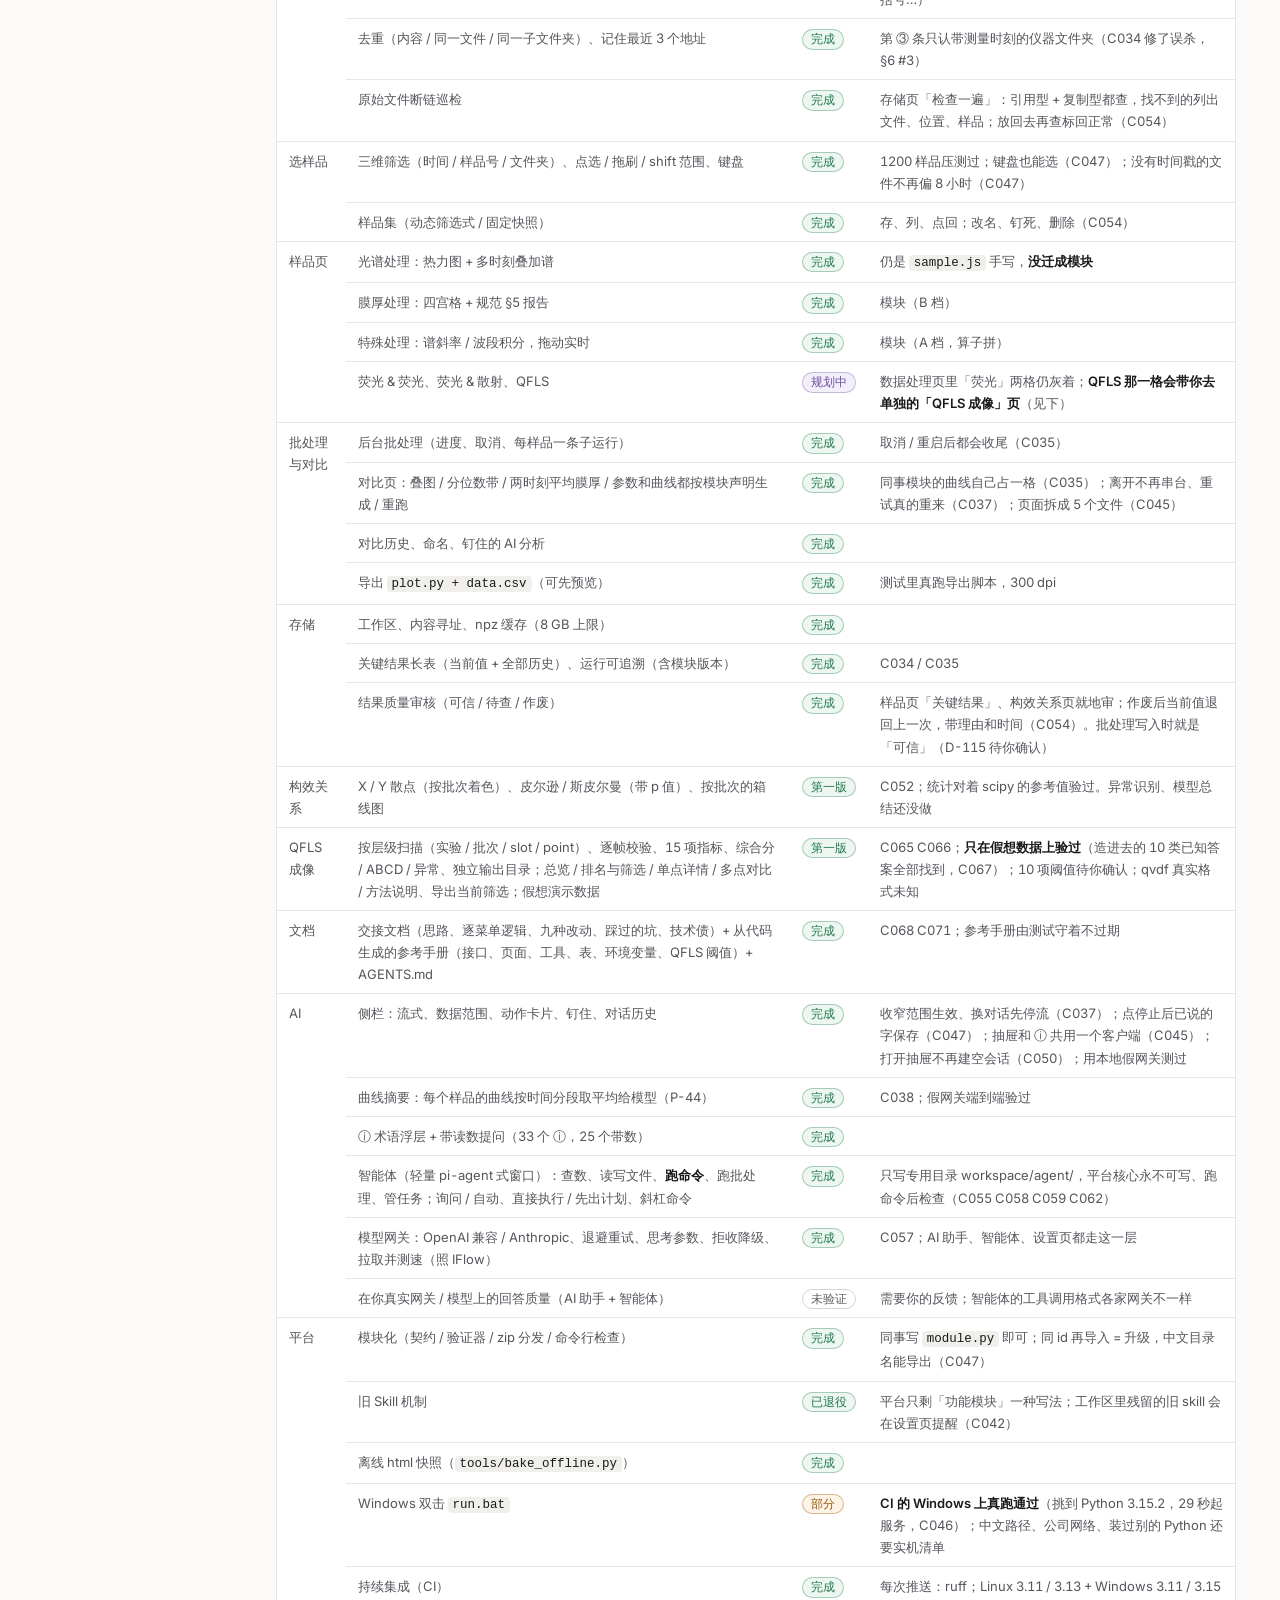
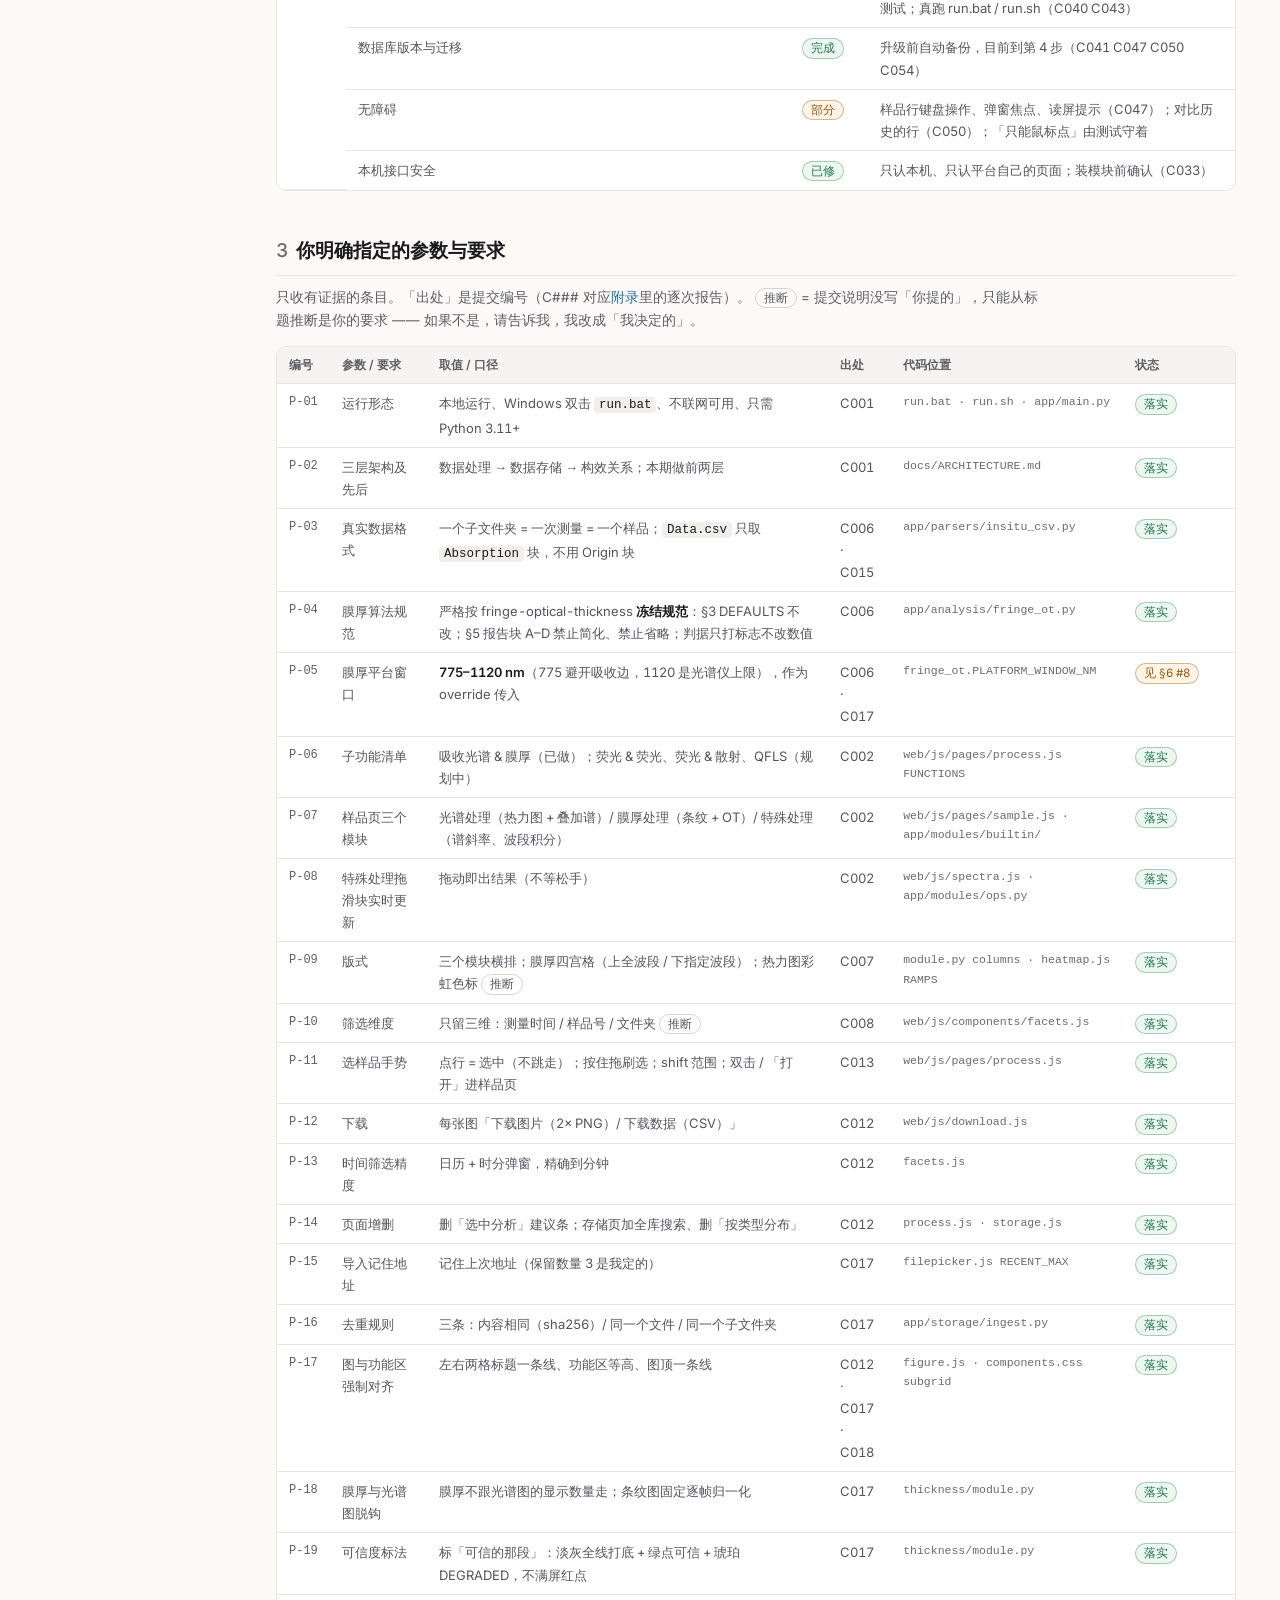
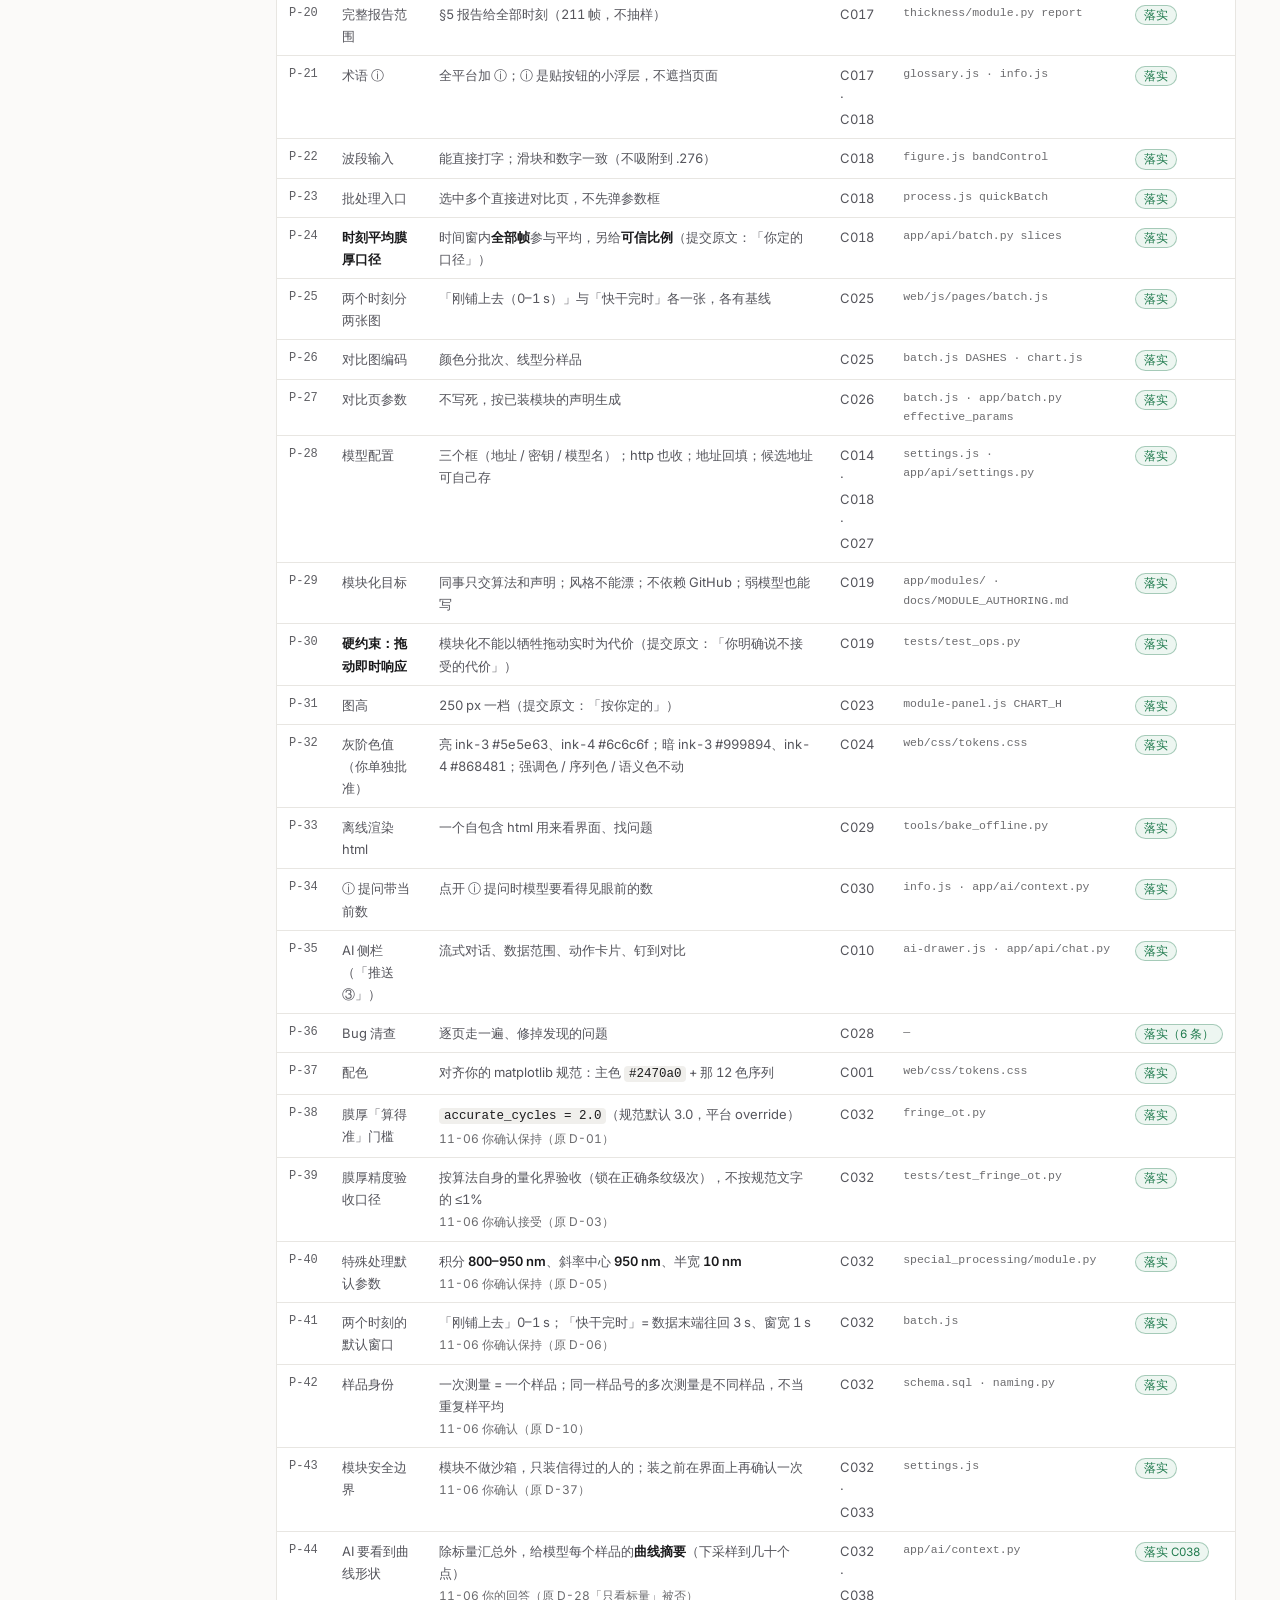
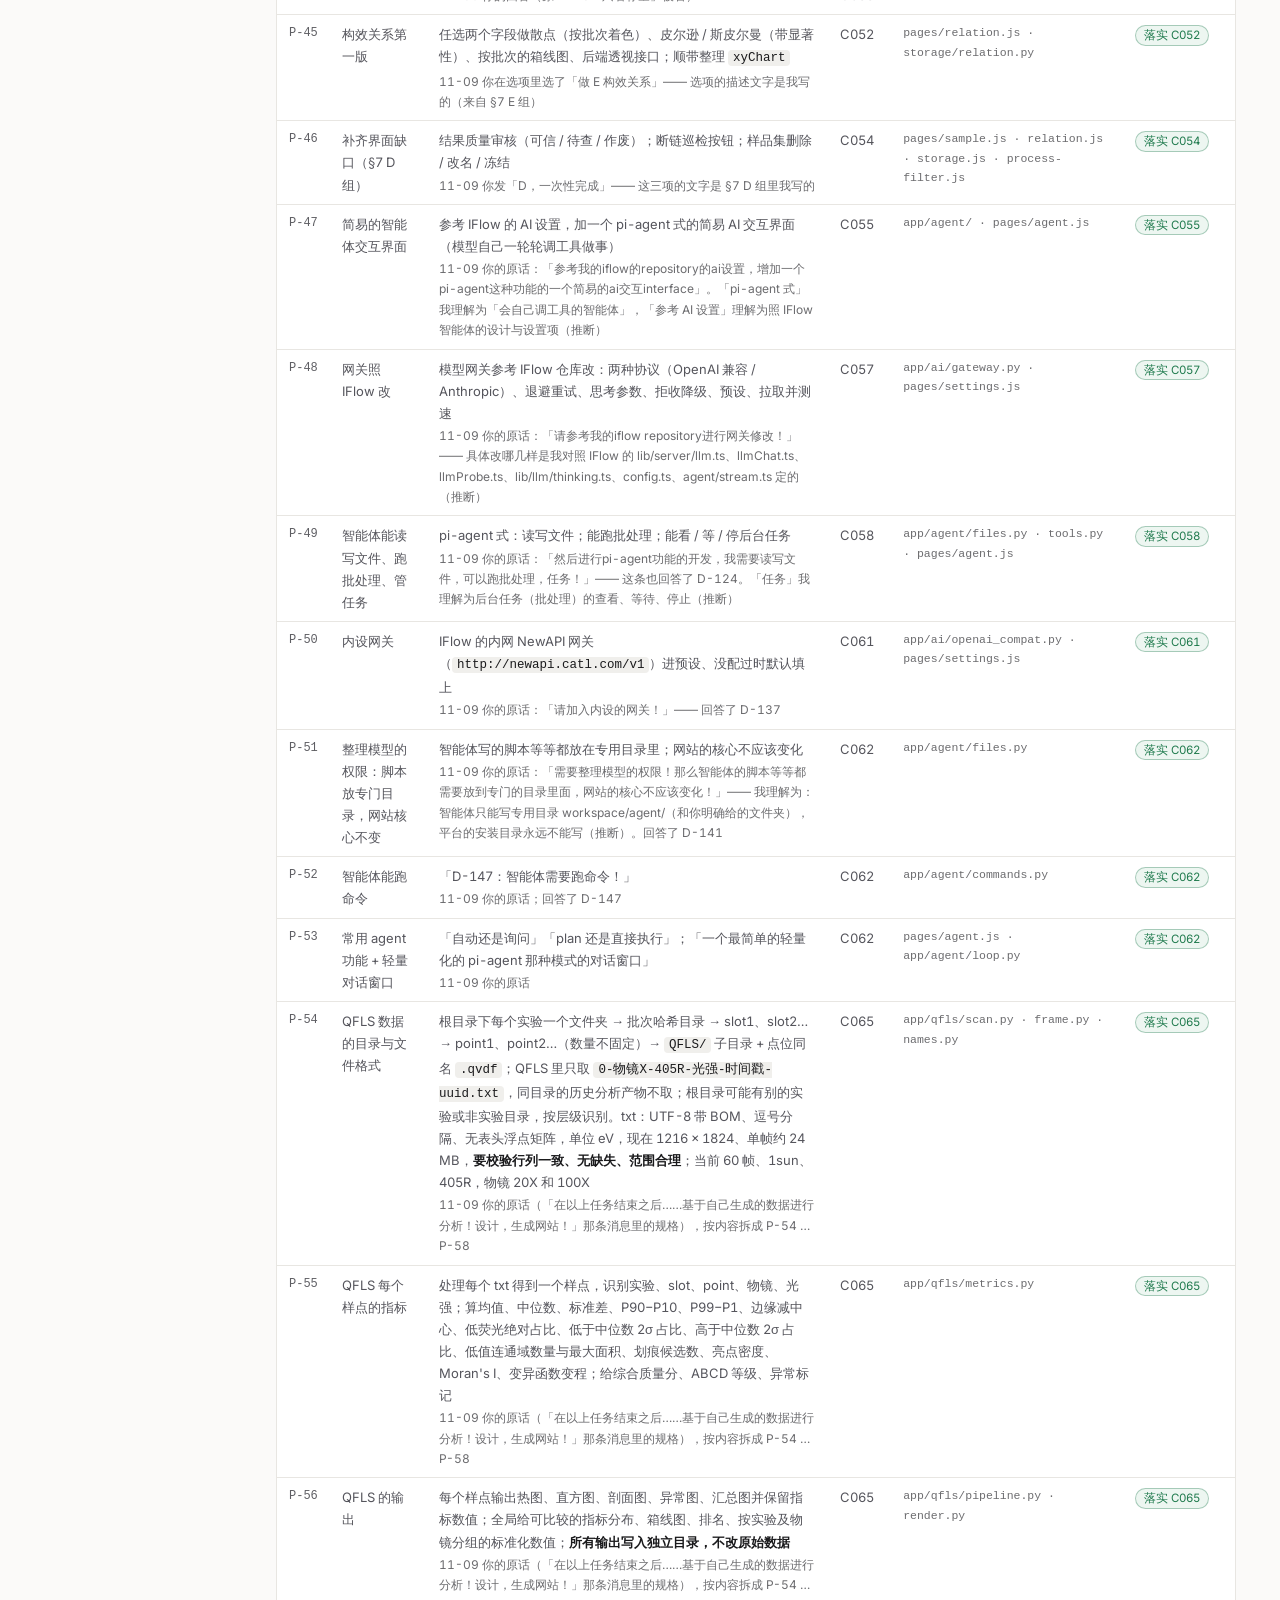
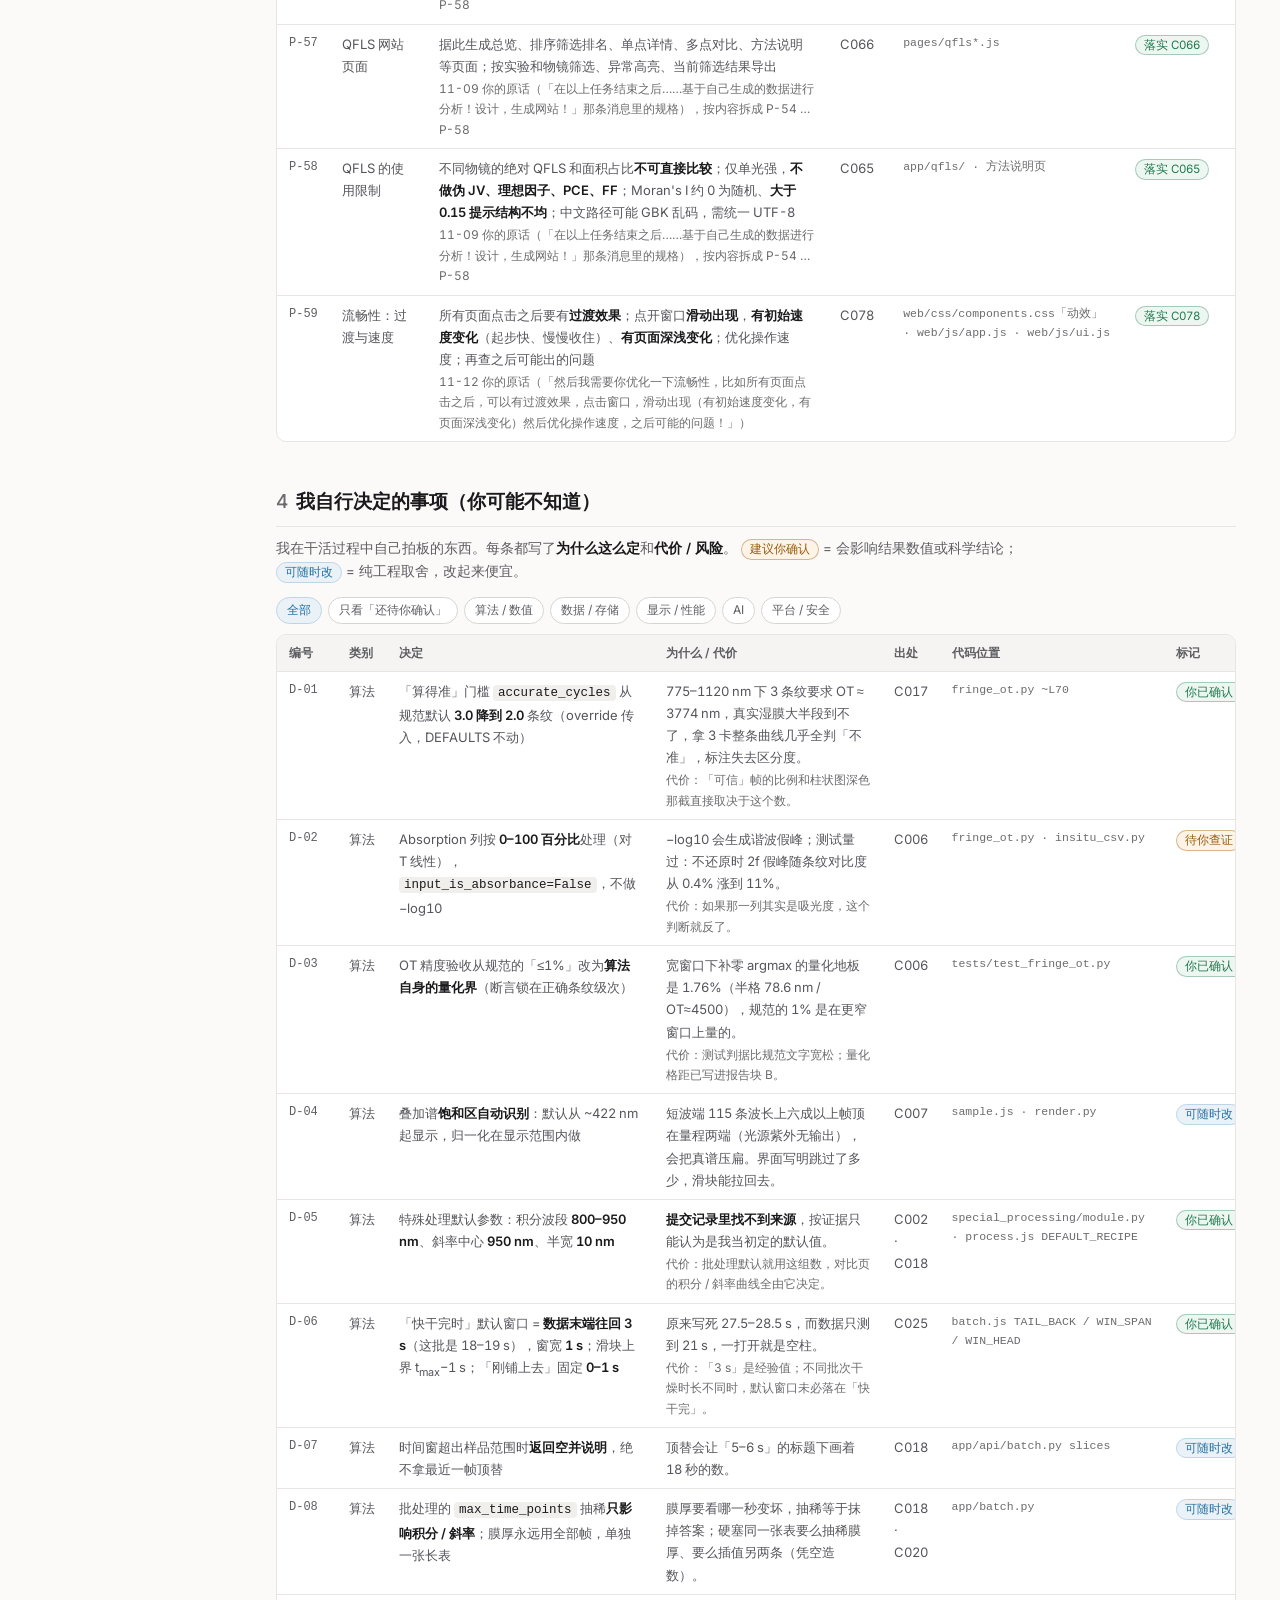
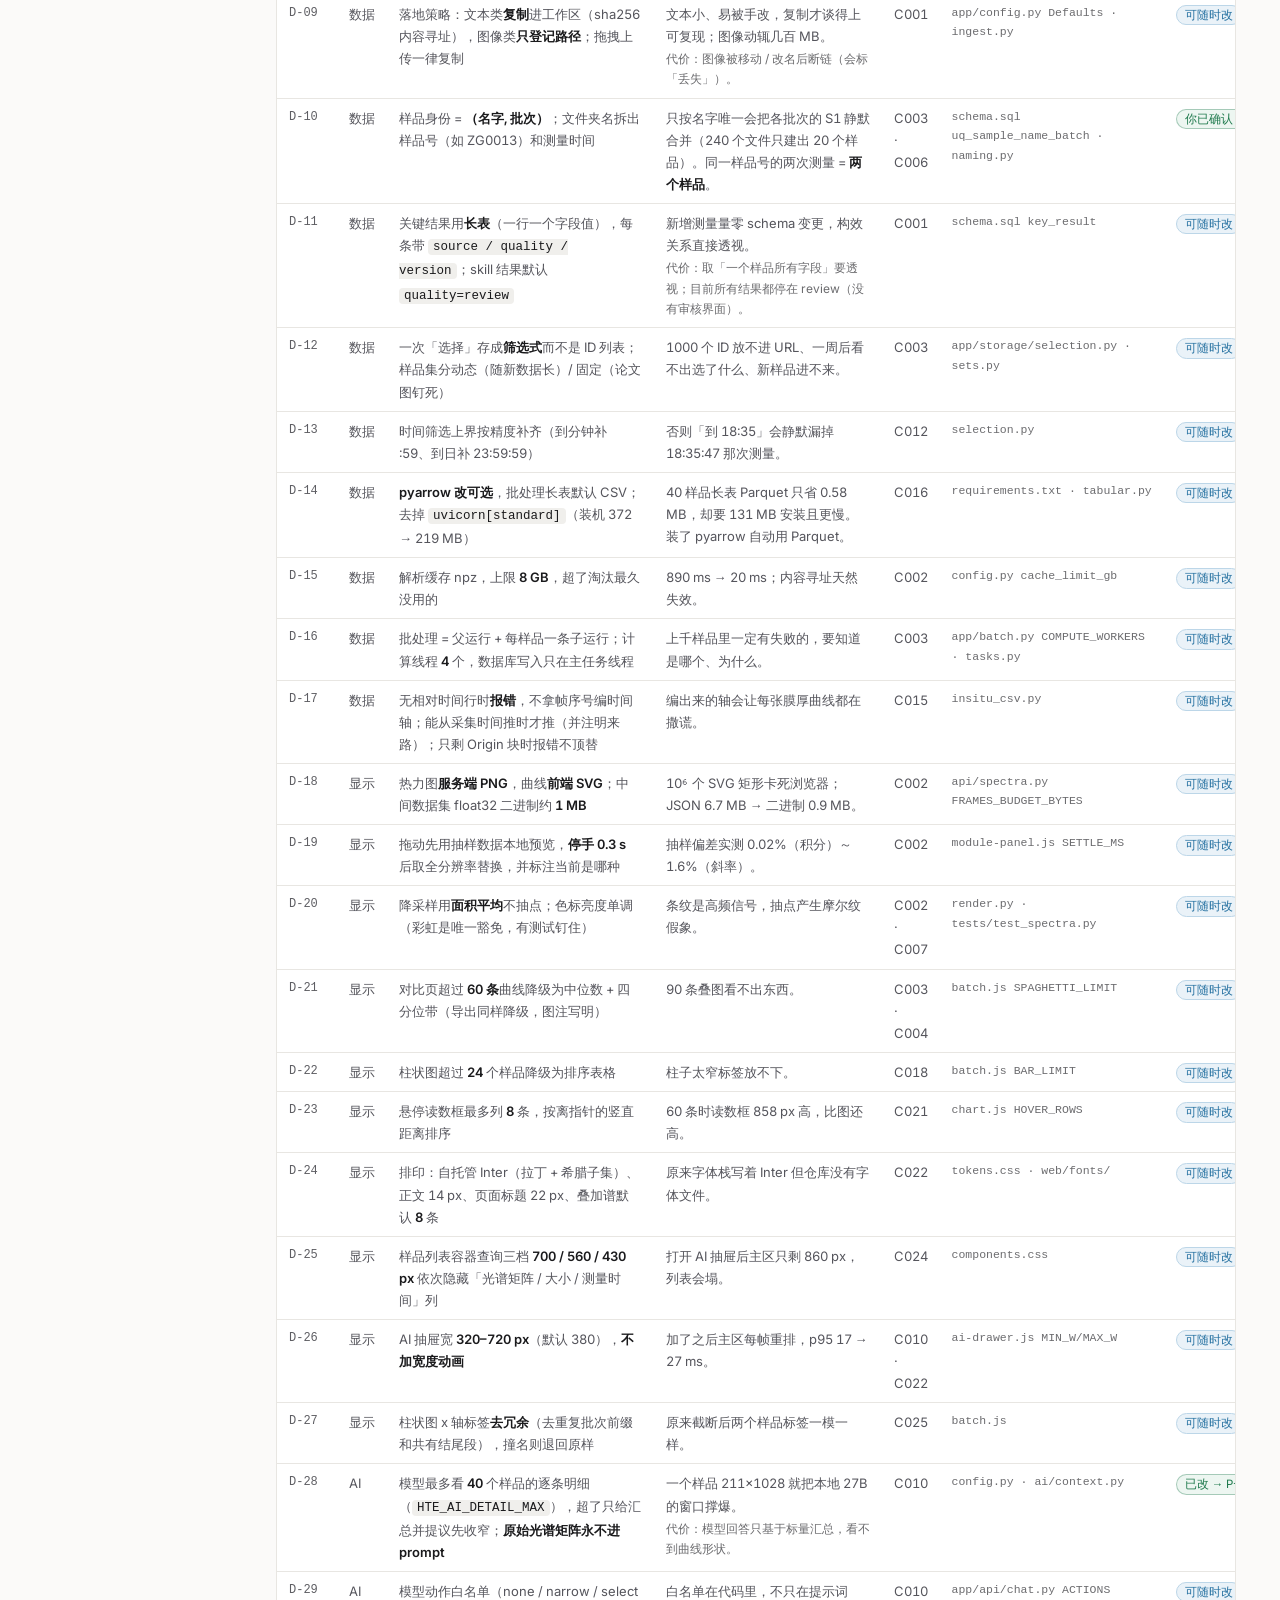
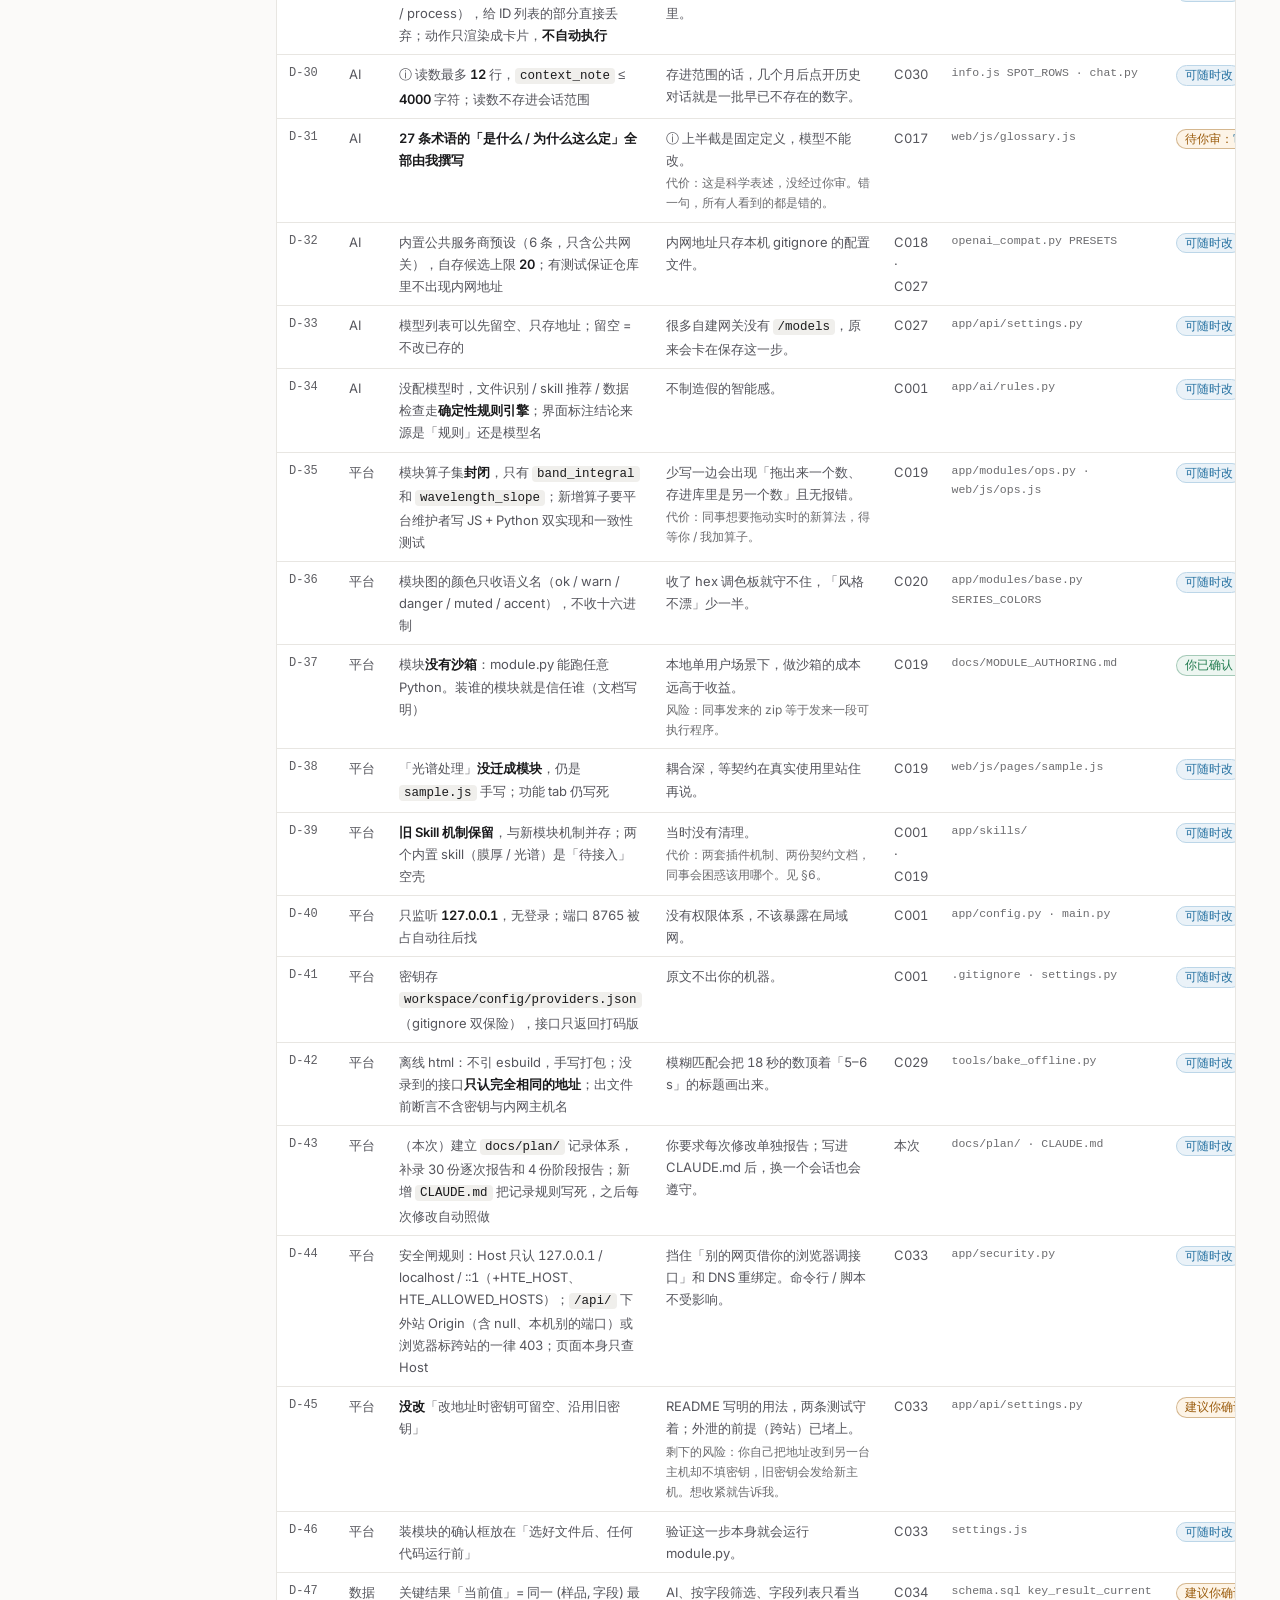
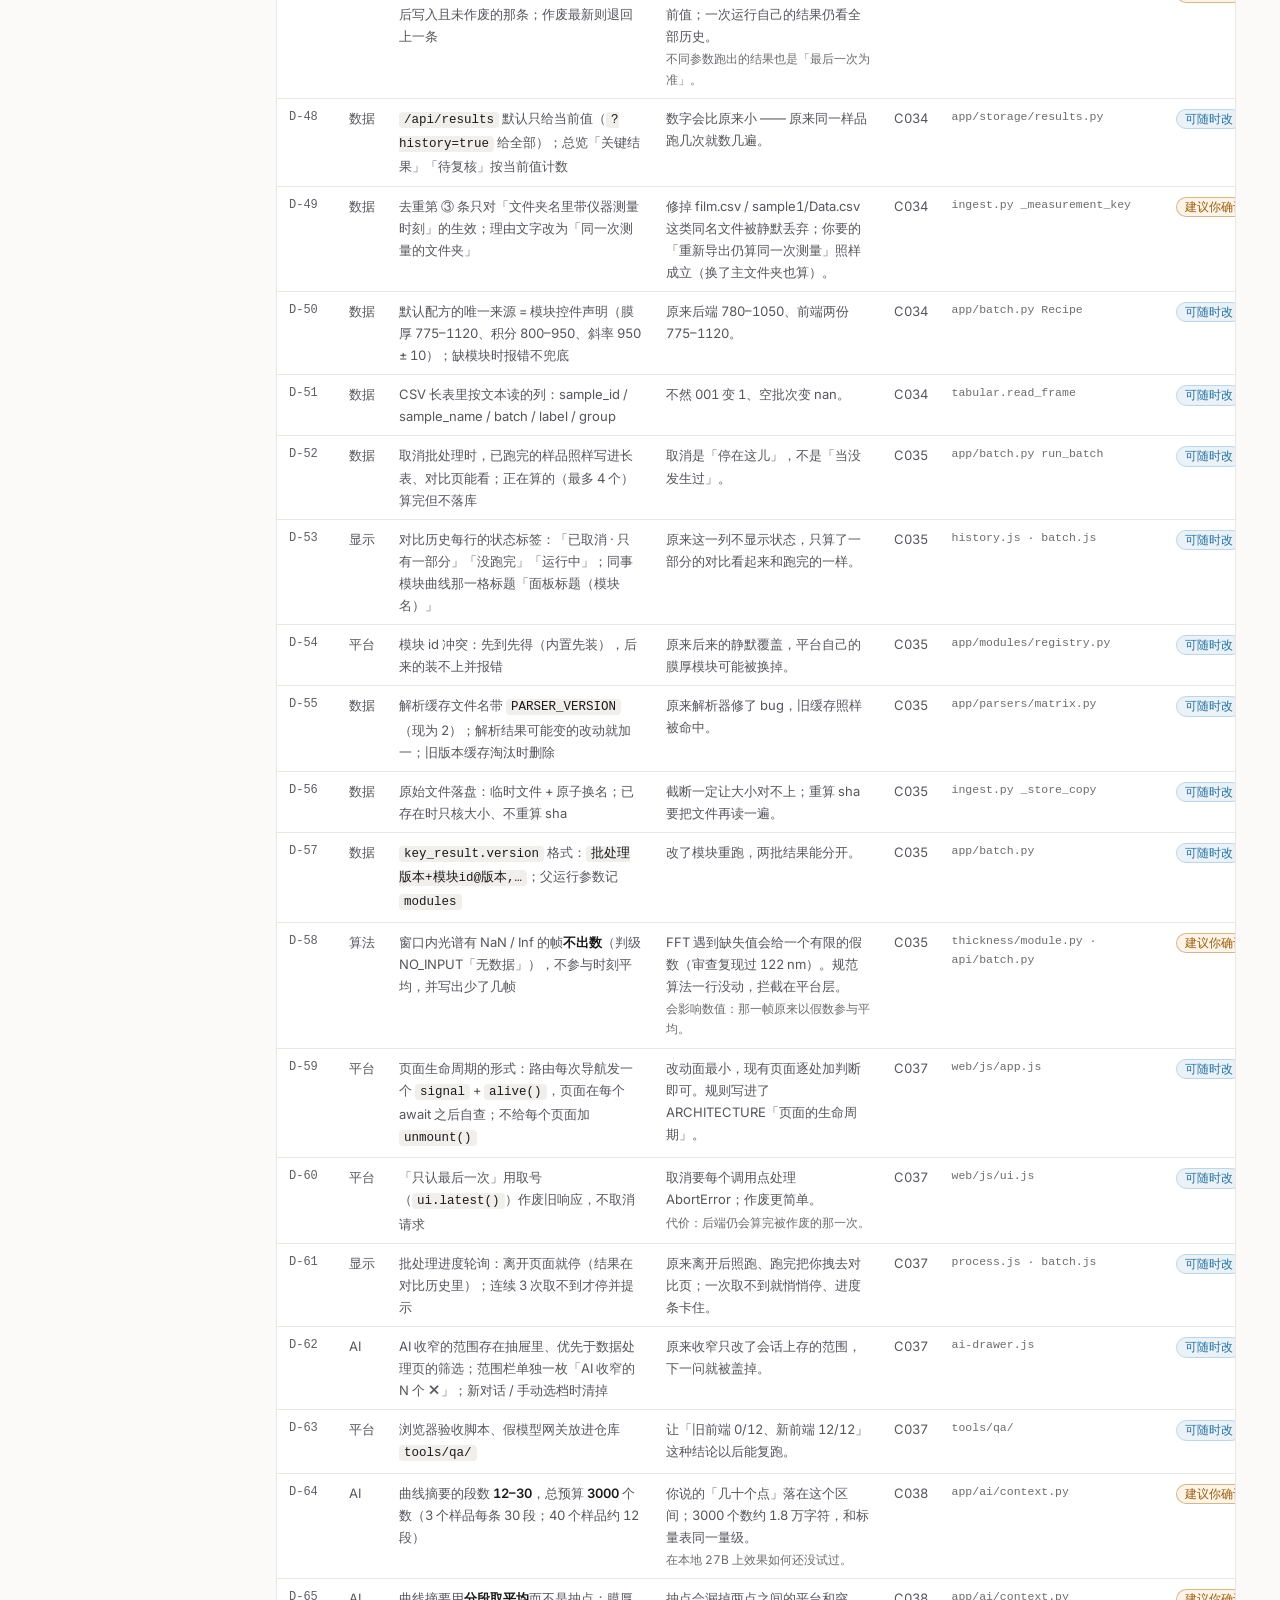
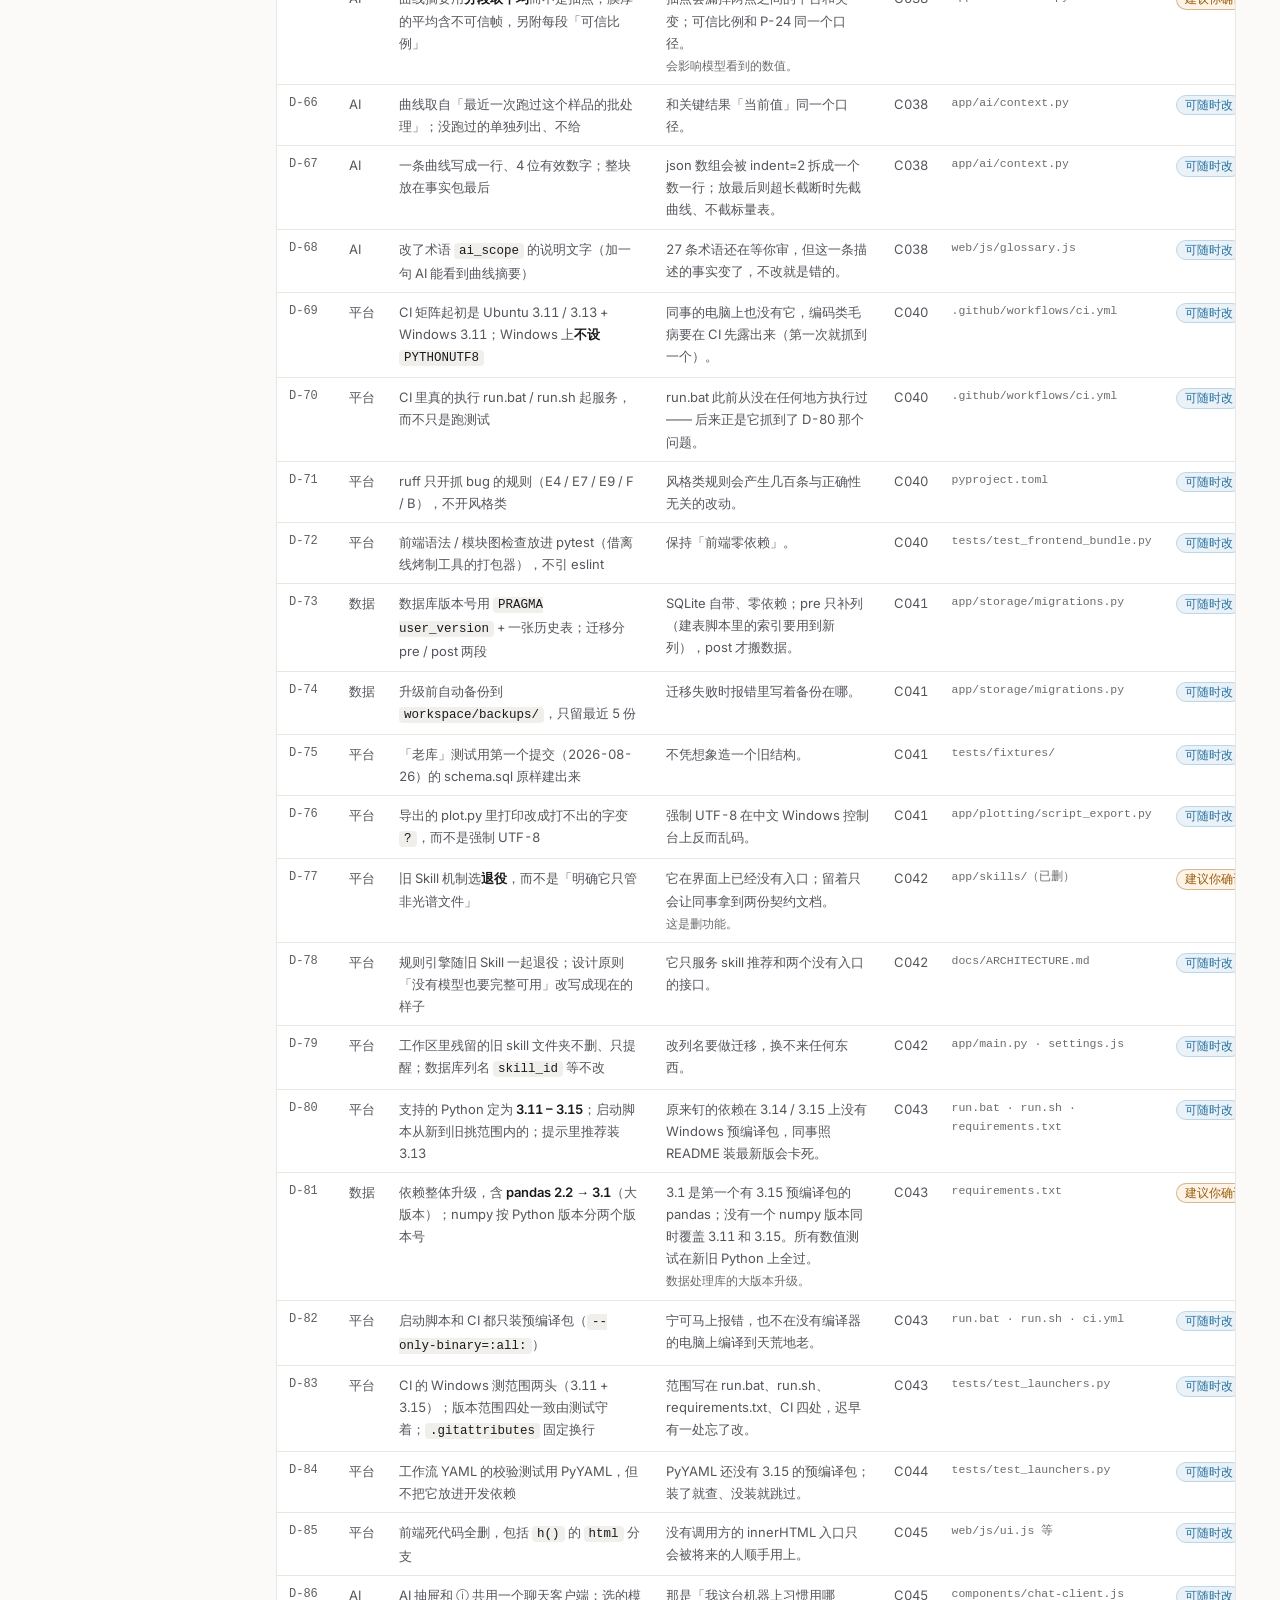
==== commit 7b835192: "C080 验收脚本：找弹窗里的按钮只找开着的那个（弹窗多了退场动画之后） Co-Authored-By: Claude Opus 5.5 <noreply@anthropic.com> Claude-" ====
--- a/docs/plan/index.html
+++ b/docs/plan/index.html
@@ -189,7 +189,7 @@
     <span>基于提交 <code>14f5d19</code></span><span>分支 <code>claude/trusting-ride-pvg4aa</code></span>
   </div>
   <div class="cards">
-    <div class="card"><div class="k">修改报告</div><div class="v">79</div><div class="d">C001 – C079</div></div>
+    <div class="card"><div class="k">修改报告</div><div class="v">80</div><div class="d">C001 – C080</div></div>
     <div class="card"><div class="k">阶段</div><div class="v">P1–P19</div><div class="d">P19 = 技术债清零 + 流畅性</div></div>
     <div class="card"><div class="k">测试</div><div class="v">601</div><div class="d">全部通过；CI 每次推送都跑；另有浏览器验收 18 组（P19 新加 c076 / c077 / motion / perf 四组）</div></div>
     <div class="card"><div class="k">你明确指定的</div><div class="v">59</div><div class="d">P-01 … P-59（P-54 … P-58 是 QFLS 成像的规格；P-59 是流畅性）</div></div>
@@ -862,6 +862,7 @@
 <tr><td class="id"><a href="changes/C077_2026-11-12_本提交.md">C077</a></td><td class="nowrap">11-12</td><td>P19</td><td>技术债（前端二）：批处理一条路、下钻页回你来的地方、该点得进去的都点得进去、对比历史能改名能删</td><td class="small">你的要求（修技术债）</td></tr>
 <tr><td class="id"><a href="changes/C078_2026-11-12_本提交.md">C078</a></td><td class="nowrap">11-12</td><td>P19</td><td>流畅性：切页 / 弹窗 / 抽屉的过渡（有起步速度、有深浅），再进一页不闪骨架屏，接口快十几倍，模块结果缓存</td><td class="small">你的要求（P-59）</td></tr>
 <tr><td class="id"><a href="changes/C079_2026-11-12_本提交.md">C079</a></td><td class="nowrap">11-12</td><td>P19</td><td>P19 收尾：阶段报告、交接文档跟上（技术债清单清零）、计划文档 v11</td><td class="small">记录规则（阶段结束）</td></tr>
+<tr><td class="id"><a href="changes/C080_2026-11-12_本提交.md">C080</a></td><td class="nowrap">11-12</td><td>P19</td><td>验收脚本：找弹窗里的按钮只找「开着的」那个（弹窗多了退场动画之后）</td><td class="small">我自查发现</td></tr>
     </tbody>
   </table></div>
 </section>
